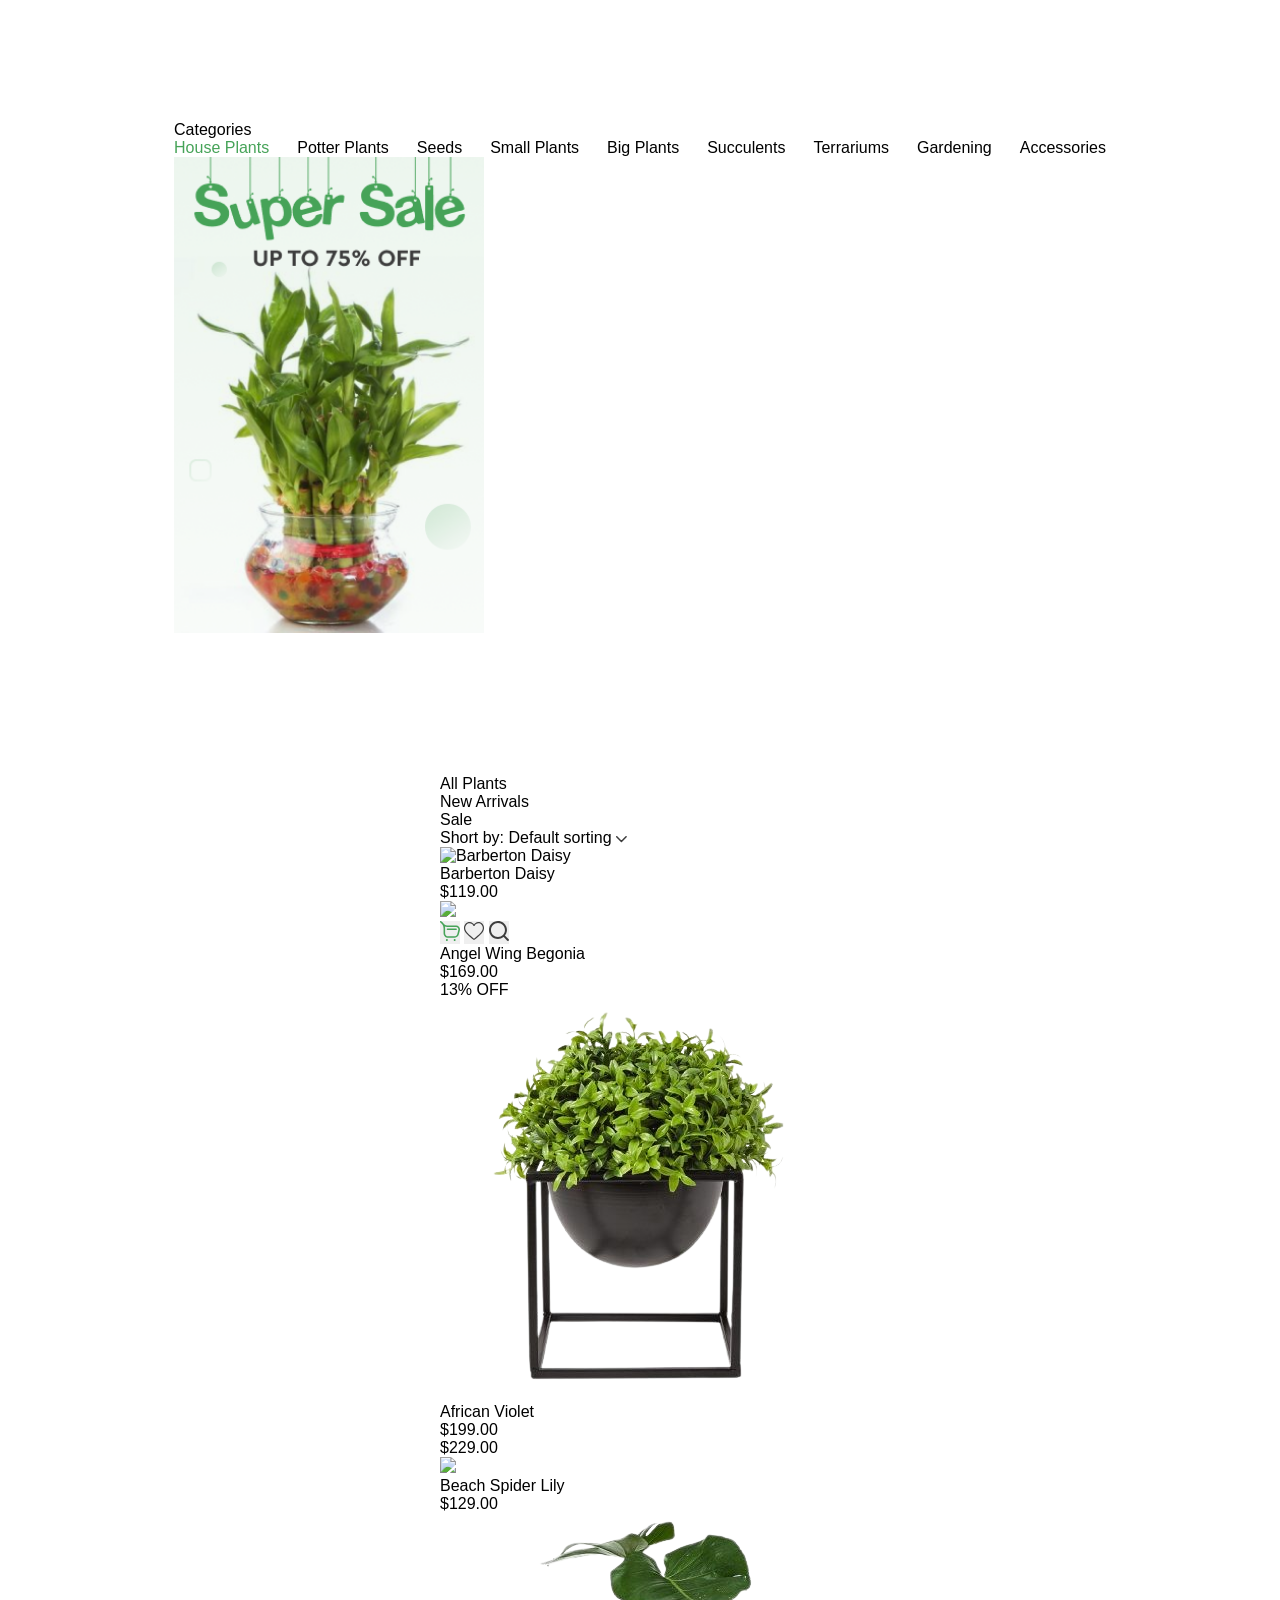
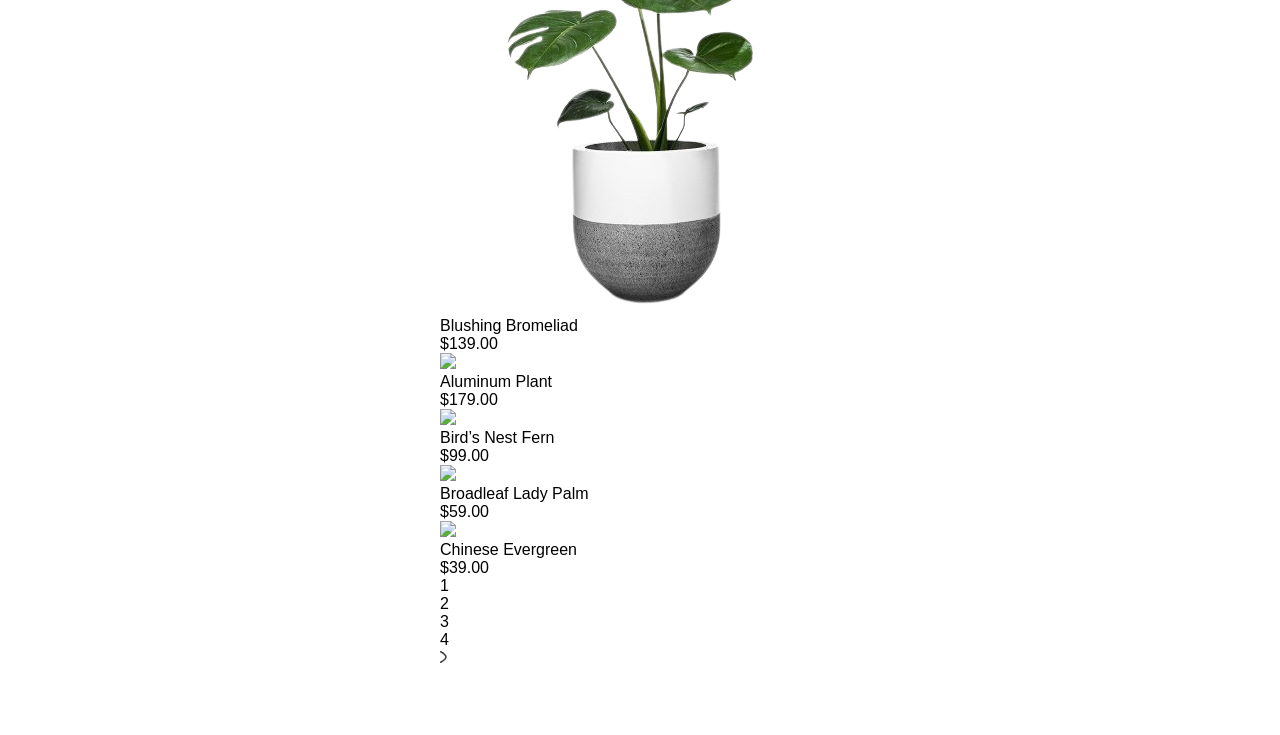
==== index.html @ 085ccf2e "add HTML structure" ====
<!DOCTYPE html>
<html lang="en">
<head>
    <meta charset="UTF-8">
    <meta name="viewport" content="width=device-width, initial-scale=1.0">
    <title>Document</title>
    <link rel="stylesheet" href="styles/reset.css">
    <link rel="stylesheet" href="styles/style.css">
    <link rel="stylesheet" href="fonts/stylesheet.css">
</head>
<body>
    <div class="container">

    <div class="sidebar">
      <div class="categories">
            <span>Categories</span>
            <nav class="list">
                <li class="list_item active">House Plants</li>
                <li class="list_item">Potter Plants</li>
                <li class="list_item">Seeds</li>
                <li class="list_item">Small Plants</li>
                <li class="list_item">Big Plants</li>
                <li class="list_item">Succulents</li>
                <li class="list_item">Terrariums</li>
                <li class="list_item">Gardening</li>
                <li class="list_item">Accessories</li>
            </nav>
      </div>

        
      <div class="sale-banner">
        <img src="images/Super_Sale_Banner.png" alt="Sale plant" width="310px">
      </div>

    </div>

    <main class="main-content">
      <div class="filter-bar">
        <nav class="main_list">
          <li class="main_list_item main_active">All Plants</li>
          <li class="main_list_item">New Arrivals</li>
          <li class="main_list_item">Sale</li>
        </nav>

        <div class="sort">
          <span>Short by: Default sorting</span>
          <img src="images/Arrow_Down.svg">
        </div>
      </div>

    
      <section class="plants-row">
        <div class="plant-card">
          <div class="img_space">
                <img src="images/image_2.png" alt="Barberton Daisy">
          </div>
          <span>Barberton Daisy</span>
          <p class="price">$119.00</p>
        </div>

        <div class="plant-card green-border">
          <div class="img_space">
                <img src="images/image_3.png">
          </div>
          <div class="card-icons">
                <button class="icon">
                    <svg xmlns="http://www.w3.org/2000/svg" width="20" height="20" viewBox="0 0 20 20" fill="none">
                        <g clip-path="url(#clip0_2_1949)">
                            <path d="M14.294 16.8745H8.24077C5.65655 16.8745 3.55412 14.7721 3.55412 12.1879V7.38405C3.55412 4.98175 2.35676 2.75813 0.351225 1.4358C-0.00894369 1.19834 -0.108379 0.713895 0.129078 0.353726C0.366535 -0.00648163 0.850939 -0.105956 1.21119 0.131579C2.35606 0.886442 3.28487 1.88204 3.94905 3.02832C4.09258 3.18911 5.24995 4.41584 7.14726 4.41584H16.142C18.596 4.36995 20.5168 6.83267 19.8752 9.20138L18.8397 13.3284C18.3159 15.4163 16.4466 16.8745 14.294 16.8745ZM4.91926 5.53677C5.04912 6.1367 5.11634 6.7553 5.11634 7.38405V12.1879C5.11634 13.9107 6.51796 15.3123 8.24077 15.3123H14.294C15.7291 15.3123 16.9752 14.3401 17.3245 12.9482L18.3599 8.82121C18.7412 7.41373 17.5997 5.95084 16.142 5.97806H7.14722C6.28913 5.97806 5.54224 5.79305 4.91926 5.53677ZM7.85021 19.0226C7.85021 18.4833 7.41307 18.0462 6.87383 18.0462C5.57828 18.0978 5.57942 19.9479 6.87383 19.999C7.41307 19.999 7.85021 19.5618 7.85021 19.0226ZM15.6222 19.0226C15.6222 18.4833 15.1851 18.0462 14.6459 18.0462C13.3503 18.0978 13.3514 19.9479 14.6459 19.999C15.1851 19.999 15.6222 19.5618 15.6222 19.0226ZM16.9231 8.32138C16.9231 7.88998 16.5734 7.54027 16.142 7.54027H7.45966C6.42329 7.58152 6.42407 9.0616 7.45966 9.10249H16.142C16.5734 9.10249 16.9231 8.75279 16.9231 8.32138Z" fill="#46A358"/>
                        </g>
                        <defs>
                            <clipPath id="clip0_2_1949">
                            <rect width="20" height="20" fill="white"/>
                            </clipPath>
                        </defs>
                    </svg>
                </button>
                <button class="icon">
                    <svg xmlns="http://www.w3.org/2000/svg" width="20" height="20" viewBox="0 0 20 20" fill="none">
                        <path d="M10 18.8873C9.71527 18.8873 9.44077 18.7842 9.22684 18.5968C8.41888 17.8903 7.63992 17.2264 6.95267 16.6408L6.94916 16.6377C4.93423 14.9207 3.19427 13.4378 1.98364 11.9771C0.630341 10.3441 0 8.79578 0 7.10434C0 5.46097 0.563507 3.94485 1.58661 2.83508C2.62192 1.71219 4.04251 1.09375 5.58716 1.09375C6.74164 1.09375 7.79892 1.45874 8.72955 2.1785C9.19922 2.54181 9.62494 2.98645 10 3.5051C10.3752 2.98645 10.8008 2.54181 11.2706 2.1785C12.2012 1.45874 13.2585 1.09375 14.413 1.09375C15.9575 1.09375 17.3782 1.71219 18.4135 2.83508C19.4366 3.94485 20 5.46097 20 7.10434C20 8.79578 19.3698 10.3441 18.0165 11.9769C16.8059 13.4378 15.0661 14.9205 13.0515 16.6374C12.363 17.224 11.5828 17.8889 10.773 18.5971C10.5592 18.7842 10.2846 18.8873 10 18.8873ZM5.58716 2.26532C4.37363 2.26532 3.25882 2.74963 2.44781 3.62915C1.62476 4.52194 1.17142 5.75607 1.17142 7.10434C1.17142 8.52692 1.70013 9.79919 2.88559 11.2296C4.03137 12.6122 5.73563 14.0645 7.70889 15.7462L7.71255 15.7492C8.4024 16.3371 9.18442 17.0036 9.99832 17.7153C10.8171 17.0023 11.6003 16.3347 12.2916 15.7458C14.2647 14.0642 15.9688 12.6122 17.1146 11.2296C18.2999 9.79919 18.8286 8.52692 18.8286 7.10434C18.8286 5.75607 18.3752 4.52194 17.5522 3.62915C16.7413 2.74963 15.6264 2.26532 14.413 2.26532C13.524 2.26532 12.7078 2.54791 11.9872 3.10516C11.3449 3.60199 10.8975 4.23004 10.6352 4.66949C10.5003 4.89548 10.2629 5.03036 10 5.03036C9.73709 5.03036 9.49966 4.89548 9.36478 4.66949C9.10263 4.23004 8.65524 3.60199 8.01285 3.10516C7.29218 2.54791 6.47598 2.26532 5.58716 2.26532Z" fill="#3D3D3D"/>
                    </svg>
                </button>
                <button class="icon">
                    <svg xmlns="http://www.w3.org/2000/svg" width="20" height="20" viewBox="0 0 20 20" fill="none">
                        <g clip-path="url(#clip0_2_1953)">
                            <path d="M14.5656 16.0023C10.5704 19.1859 4.98549 18.3049 2.02729 14.6536C-0.827886 11.1285 -0.64932 6.04314 2.44811 2.82458C5.64856 -0.50074 10.6802 -0.944658 14.3277 1.78316C15.6345 2.76027 16.6104 4.00337 17.246 5.50807C17.8853 7.02151 18.0795 8.59614 17.8578 10.2201C17.6368 11.8365 16.9918 13.2769 15.9423 14.6212C16.0272 14.6767 16.1178 14.7167 16.1827 14.7816C17.3365 15.9305 18.4859 17.0836 19.6397 18.2325C19.9132 18.5047 20.0493 18.8218 19.9682 19.204C19.8071 19.9644 18.9018 20.2579 18.3211 19.7359C18.0489 19.4918 17.7985 19.2227 17.54 18.9642C16.5923 18.0171 15.6451 17.0693 14.6973 16.1221C14.658 16.0847 14.6168 16.0497 14.5656 16.0023ZM15.9529 8.98636C15.9629 5.12659 12.8468 2.00605 8.97825 2.00043C5.12035 1.99481 2.00669 5.09037 1.98983 8.94765C1.97297 12.8168 5.08289 15.9461 8.96326 15.9642C12.8055 15.9823 15.9429 12.8499 15.9529 8.98636Z" fill="#3D3D3D"/>
                        </g>
                        <defs>
                            <clipPath id="clip0_2_1953">
                            <rect width="19.9913" height="20" fill="white"/>
                            </clipPath>
                        </defs>
                    </svg>
                </button>
          </div>
          <span>Angel Wing Begonia</span>
          <p class="price">$169.00</p>
        </div>

        <div class="plant-card with-discount">
            <div class="discount">13% OFF</div>
            <div class="img_space">
                <img src="images/image_4.png" alt="Barberton Daisy">
            </div>
            <span>African Violet</span>
            <nav class="price-and-old-price">
                <li class="price">$199.00</li>
                <li class="old-price">$229.00</li>
            </nav>
        </div>

        <div class="plant-card">
          <div class="img_space">
              <img src="images/image_5.png">
          </div>
          <span>Beach Spider Lily</span>
          <p class="price">$129.00</p>
        </div>

        <div class="plant-card">
          <div class="img_space">
              <img src="images/image_6.png">
          </div>
          <span>Blushing Bromeliad</span>
          <p class="price">$139.00</p>
        </div>

        <div class="plant-card">
          <div class="img_space">
              <img src="images/image_7.png">
          </div>
          <span>Aluminum Plant</span>
          <p class="price">$179.00</p>
        </div>

        <div class="plant-card">
          <div class="img_space">
              <img src="images/image_8.png">
          </div>
          <span>Bird’s Nest Fern</span>
          <p class="price">$99.00</p>
        </div>

        <div class="plant-card">
          <div class="img_space">
              <img src="images/image_9.png">
          </div>
          <span>Broadleaf Lady Palm</span>
          <p class="price">$59.00</p>
        </div>

        <div class="plant-card">
          <div class="img_space">
              <img src="images/image_10.png">
          </div>
          <span>Chinese Evergreen</span>
          <p class="price">$39.00</p>
        </div>
      </section>
      
    
        <nav class="page-number-list">
        <li class="page-number-list-item page-number-active">
            <span class="namber number-active">1</span>
        </li>
        <li class="page-number-list-item">
            <span class="namber">2</span>
        </li>
        <li class="page-number-list-item">
            <span class="namber">3</span>
        </li>
        <li class="page-number-list-item">
            <span class="namber">4</span>
        </li>
        <li class="page-number-list-item">
            <img src="images/Arrow_Right.svg">
        </li>
        </nav>
    
    </main>

  </div>
</body>
</html>
---- styles/style.css ----
.container{
    display: flex;
    align-items: center;
    flex-direction: column;
    gap: 138px;
    margin-top: 121px;
    margin-bottom: 68px;
}

.top-row{
    display: flex;
    flex-direction: row;
}

.list{
    display: flex;
    gap: 28px;
}

.list-item{
    display: flex;
    align-items: center;
    padding-right: 30px;
    background: #FBFBFB;
}


.list-item > img{
    position: relative;
    top: -52px;
}

.text{
    display: flex;
    flex-direction: column;
    align-items: flex-end;
    gap: 9px;
}

.text > p{
    color: #3D3D3D;
    text-align: right;
    font-family: "Cera Pro Bold";
    font-size: 18px;
    text-transform: uppercase;
}

.text > span{
    color: #727272;
    text-align: right;
    font-family: "Cera Pro Regular";
    font-size: 14px;
    margin-bottom: 14px;
}

.btn{
    display: flex;
    align-items: center;
    border-radius: 6px;
    background: #46A358;
    padding: 11px 28px;
}

.btn > p{
    color: #FFF;
    font-family: "Cera Pro Medium";
    font-size: 14px;
    padding-right: 3px;
}

.btn > img{
    position: relative;
    bottom: -2px;
}

.bottom-row{
    display: flex;
    flex-direction: column;
    gap: 15px;
}

.bottom-row > p{
    color: #3D3D3D;
    text-align: center;
    font-family: "Cera Pro Medium";
    font-size: 30px;
}

.bottom-row > span{
    color: #727272;
    text-align: center;
    font-family: "Cera Pro Regular";
    font-size: 14px;
    margin-bottom: 20px;
}

.bottom-row-list{
    display: flex;
    gap: 44px;
}

.bottom-row-list-item{
    display: flex;
    flex-direction: column;
    gap: 9px;
    background: #FBFBFB;

}

.list-span{
    color: #727272;
    font-family: "Cera Pro Regular";
    font-size: 14px;
}

.active{
    color: #46A358;
}

.bottom-row-list-item > p{
    color: #3D3D3D;
    font-family: "Cera Pro Medium";
    font-size: 20px;
}

.read-more{
    display: flex;
    flex-direction: row;
    align-items: flex-end;
    gap: 3px;
    margin-bottom: 13px;
}

.read-more-text{
    color: #3D3D3D;
    font-family: "Cera Pro Medium";
    font-size: 14px;
}

.read-more-text-green{
    color: #46A358;
    font-family: "Cera Pro Medium";
    font-size: 14px;
}
---- fonts/stylesheet.css ----
@font-face {
    font-family: 'Cera Pro Regular';
    src: url('CeraPro-Regular.eot');
    src: local('Cera Pro Regular'), local('CeraPro-Regular'),
        url('CeraPro-Regular.eot?#iefix') format('embedded-opentype'),
        url('CeraPro-Regular.woff') format('woff'),
        url('CeraPro-Regular.ttf') format('truetype');
}


@font-face {
    font-family: 'Cera Pro Medium';
    src: url('CeraPro-Medium.eot');
    src: local('Cera Pro Medium'), local('CeraPro-Medium'),
        url('CeraPro-Medium.eot?#iefix') format('embedded-opentype'),
        url('CeraPro-Medium.woff') format('woff'),
        url('CeraPro-Medium.ttf') format('truetype');
}

@font-face {
    font-family: 'Cera Pro Bold';
    src: url('CeraPro-Bold.eot');
    src: local('Cera Pro Bold'), local('CeraPro-Bold'),
        url('CeraPro-Bold.eot?#iefix') format('embedded-opentype'),
        url('CeraPro-Bold.woff') format('woff'),
        url('CeraPro-Bold.ttf') format('truetype');
}
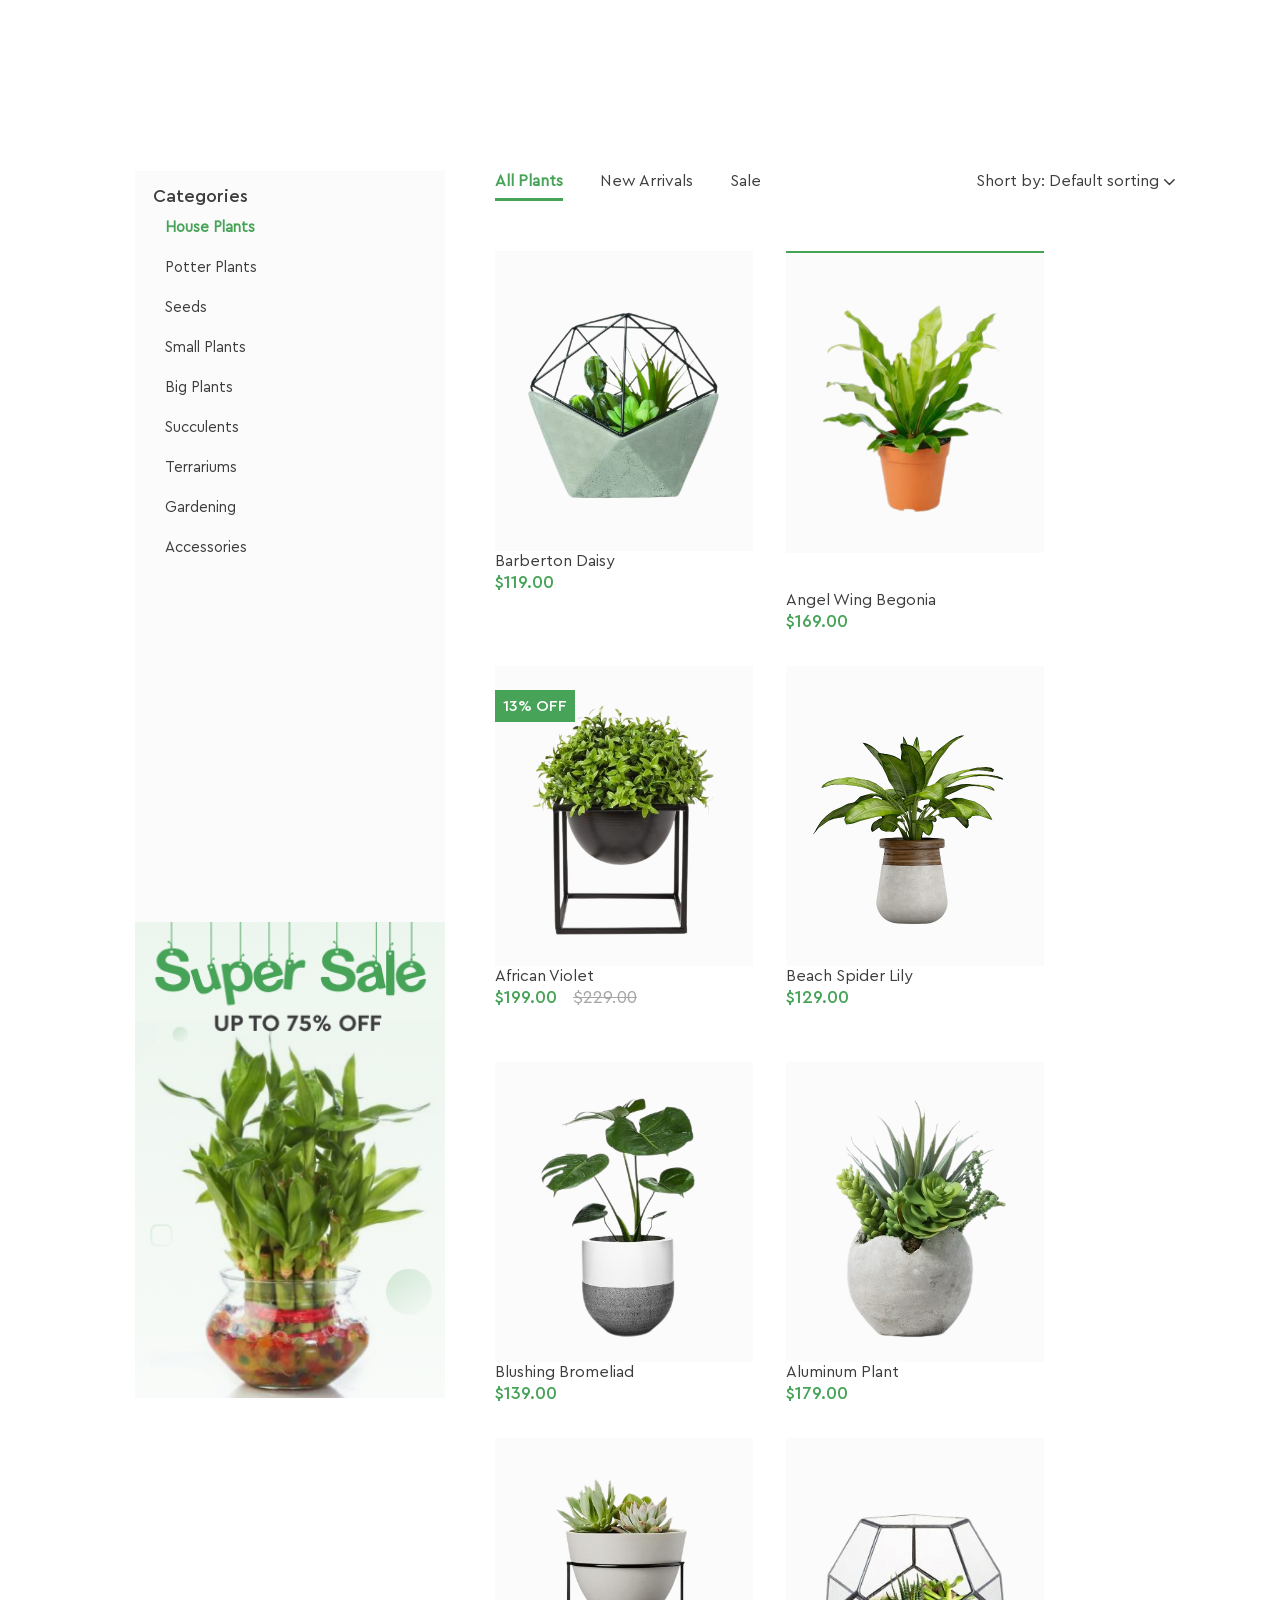
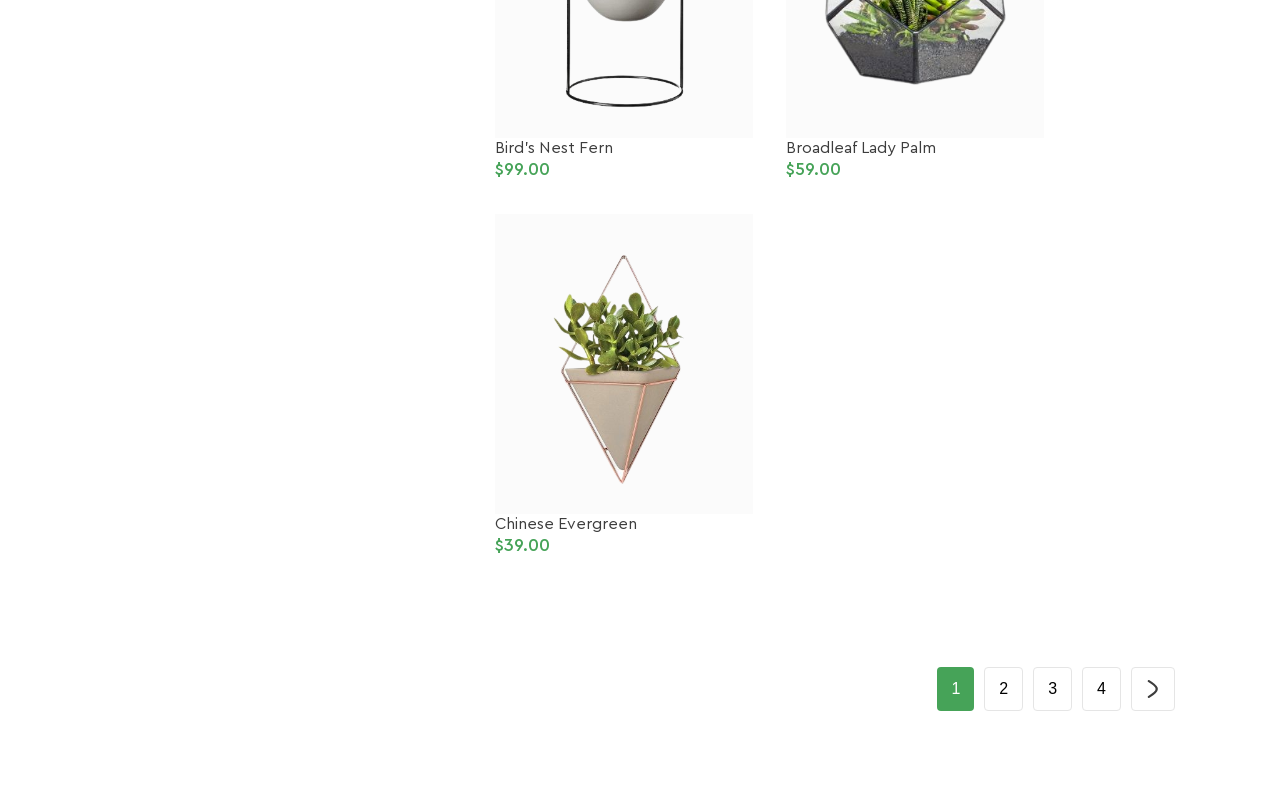
==== commit fe69b0c5: "add HTML structure" ====
--- a/index.html
+++ b/index.html
@@ -58,15 +58,16 @@
           <p class="price">$119.00</p>
         </div>
 
-        <div class="plant-card green-border">
+        <div class="plant-card with-icons">
+            <div class="green-border"></div>
           <div class="img_space">
                 <img src="images/image_3.png">
           </div>
           <div class="card-icons">
                 <button class="icon">
-                    <svg xmlns="http://www.w3.org/2000/svg" width="20" height="20" viewBox="0 0 20 20" fill="none">
+                    <svg class="basket" xmlns="http://www.w3.org/2000/svg" width="20" height="20" viewBox="0 0 20 20" fill="#3D3D3D">
                         <g clip-path="url(#clip0_2_1949)">
-                            <path d="M14.294 16.8745H8.24077C5.65655 16.8745 3.55412 14.7721 3.55412 12.1879V7.38405C3.55412 4.98175 2.35676 2.75813 0.351225 1.4358C-0.00894369 1.19834 -0.108379 0.713895 0.129078 0.353726C0.366535 -0.00648163 0.850939 -0.105956 1.21119 0.131579C2.35606 0.886442 3.28487 1.88204 3.94905 3.02832C4.09258 3.18911 5.24995 4.41584 7.14726 4.41584H16.142C18.596 4.36995 20.5168 6.83267 19.8752 9.20138L18.8397 13.3284C18.3159 15.4163 16.4466 16.8745 14.294 16.8745ZM4.91926 5.53677C5.04912 6.1367 5.11634 6.7553 5.11634 7.38405V12.1879C5.11634 13.9107 6.51796 15.3123 8.24077 15.3123H14.294C15.7291 15.3123 16.9752 14.3401 17.3245 12.9482L18.3599 8.82121C18.7412 7.41373 17.5997 5.95084 16.142 5.97806H7.14722C6.28913 5.97806 5.54224 5.79305 4.91926 5.53677ZM7.85021 19.0226C7.85021 18.4833 7.41307 18.0462 6.87383 18.0462C5.57828 18.0978 5.57942 19.9479 6.87383 19.999C7.41307 19.999 7.85021 19.5618 7.85021 19.0226ZM15.6222 19.0226C15.6222 18.4833 15.1851 18.0462 14.6459 18.0462C13.3503 18.0978 13.3514 19.9479 14.6459 19.999C15.1851 19.999 15.6222 19.5618 15.6222 19.0226ZM16.9231 8.32138C16.9231 7.88998 16.5734 7.54027 16.142 7.54027H7.45966C6.42329 7.58152 6.42407 9.0616 7.45966 9.10249H16.142C16.5734 9.10249 16.9231 8.75279 16.9231 8.32138Z" fill="#46A358"/>
+                            <path d="M14.294 16.8745H8.24077C5.65655 16.8745 3.55412 14.7721 3.55412 12.1879V7.38405C3.55412 4.98175 2.35676 2.75813 0.351225 1.4358C-0.00894369 1.19834 -0.108379 0.713895 0.129078 0.353726C0.366535 -0.00648163 0.850939 -0.105956 1.21119 0.131579C2.35606 0.886442 3.28487 1.88204 3.94905 3.02832C4.09258 3.18911 5.24995 4.41584 7.14726 4.41584H16.142C18.596 4.36995 20.5168 6.83267 19.8752 9.20138L18.8397 13.3284C18.3159 15.4163 16.4466 16.8745 14.294 16.8745ZM4.91926 5.53677C5.04912 6.1367 5.11634 6.7553 5.11634 7.38405V12.1879C5.11634 13.9107 6.51796 15.3123 8.24077 15.3123H14.294C15.7291 15.3123 16.9752 14.3401 17.3245 12.9482L18.3599 8.82121C18.7412 7.41373 17.5997 5.95084 16.142 5.97806H7.14722C6.28913 5.97806 5.54224 5.79305 4.91926 5.53677ZM7.85021 19.0226C7.85021 18.4833 7.41307 18.0462 6.87383 18.0462C5.57828 18.0978 5.57942 19.9479 6.87383 19.999C7.41307 19.999 7.85021 19.5618 7.85021 19.0226ZM15.6222 19.0226C15.6222 18.4833 15.1851 18.0462 14.6459 18.0462C13.3503 18.0978 13.3514 19.9479 14.6459 19.999C15.1851 19.999 15.6222 19.5618 15.6222 19.0226ZM16.9231 8.32138C16.9231 7.88998 16.5734 7.54027 16.142 7.54027H7.45966C6.42329 7.58152 6.42407 9.0616 7.45966 9.10249H16.142C16.5734 9.10249 16.9231 8.75279 16.9231 8.32138Z"/>
                         </g>
                         <defs>
                             <clipPath id="clip0_2_1949">
@@ -76,18 +77,18 @@
                     </svg>
                 </button>
                 <button class="icon">
-                    <svg xmlns="http://www.w3.org/2000/svg" width="20" height="20" viewBox="0 0 20 20" fill="none">
+                    <svg xmlns="http://www.w3.org/2000/svg" width="20" height="20" viewBox="0 0 20 20">
                         <path d="M10 18.8873C9.71527 18.8873 9.44077 18.7842 9.22684 18.5968C8.41888 17.8903 7.63992 17.2264 6.95267 16.6408L6.94916 16.6377C4.93423 14.9207 3.19427 13.4378 1.98364 11.9771C0.630341 10.3441 0 8.79578 0 7.10434C0 5.46097 0.563507 3.94485 1.58661 2.83508C2.62192 1.71219 4.04251 1.09375 5.58716 1.09375C6.74164 1.09375 7.79892 1.45874 8.72955 2.1785C9.19922 2.54181 9.62494 2.98645 10 3.5051C10.3752 2.98645 10.8008 2.54181 11.2706 2.1785C12.2012 1.45874 13.2585 1.09375 14.413 1.09375C15.9575 1.09375 17.3782 1.71219 18.4135 2.83508C19.4366 3.94485 20 5.46097 20 7.10434C20 8.79578 19.3698 10.3441 18.0165 11.9769C16.8059 13.4378 15.0661 14.9205 13.0515 16.6374C12.363 17.224 11.5828 17.8889 10.773 18.5971C10.5592 18.7842 10.2846 18.8873 10 18.8873ZM5.58716 2.26532C4.37363 2.26532 3.25882 2.74963 2.44781 3.62915C1.62476 4.52194 1.17142 5.75607 1.17142 7.10434C1.17142 8.52692 1.70013 9.79919 2.88559 11.2296C4.03137 12.6122 5.73563 14.0645 7.70889 15.7462L7.71255 15.7492C8.4024 16.3371 9.18442 17.0036 9.99832 17.7153C10.8171 17.0023 11.6003 16.3347 12.2916 15.7458C14.2647 14.0642 15.9688 12.6122 17.1146 11.2296C18.2999 9.79919 18.8286 8.52692 18.8286 7.10434C18.8286 5.75607 18.3752 4.52194 17.5522 3.62915C16.7413 2.74963 15.6264 2.26532 14.413 2.26532C13.524 2.26532 12.7078 2.54791 11.9872 3.10516C11.3449 3.60199 10.8975 4.23004 10.6352 4.66949C10.5003 4.89548 10.2629 5.03036 10 5.03036C9.73709 5.03036 9.49966 4.89548 9.36478 4.66949C9.10263 4.23004 8.65524 3.60199 8.01285 3.10516C7.29218 2.54791 6.47598 2.26532 5.58716 2.26532Z" fill="#3D3D3D"/>
                     </svg>
                 </button>
                 <button class="icon">
-                    <svg xmlns="http://www.w3.org/2000/svg" width="20" height="20" viewBox="0 0 20 20" fill="none">
+                    <svg xmlns="http://www.w3.org/2000/svg" width="20" height="20" viewBox="0 0 20 20">
                         <g clip-path="url(#clip0_2_1953)">
                             <path d="M14.5656 16.0023C10.5704 19.1859 4.98549 18.3049 2.02729 14.6536C-0.827886 11.1285 -0.64932 6.04314 2.44811 2.82458C5.64856 -0.50074 10.6802 -0.944658 14.3277 1.78316C15.6345 2.76027 16.6104 4.00337 17.246 5.50807C17.8853 7.02151 18.0795 8.59614 17.8578 10.2201C17.6368 11.8365 16.9918 13.2769 15.9423 14.6212C16.0272 14.6767 16.1178 14.7167 16.1827 14.7816C17.3365 15.9305 18.4859 17.0836 19.6397 18.2325C19.9132 18.5047 20.0493 18.8218 19.9682 19.204C19.8071 19.9644 18.9018 20.2579 18.3211 19.7359C18.0489 19.4918 17.7985 19.2227 17.54 18.9642C16.5923 18.0171 15.6451 17.0693 14.6973 16.1221C14.658 16.0847 14.6168 16.0497 14.5656 16.0023ZM15.9529 8.98636C15.9629 5.12659 12.8468 2.00605 8.97825 2.00043C5.12035 1.99481 2.00669 5.09037 1.98983 8.94765C1.97297 12.8168 5.08289 15.9461 8.96326 15.9642C12.8055 15.9823 15.9429 12.8499 15.9529 8.98636Z" fill="#3D3D3D"/>
                         </g>
                         <defs>
                             <clipPath id="clip0_2_1953">
-                            <rect width="19.9913" height="20" fill="white"/>
+                            <rect width="19.9913" height="20" fill="white">
                             </clipPath>
                         </defs>
                     </svg>
--- a/styles/style.css
+++ b/styles/style.css
@@ -1,144 +1,227 @@
-.container{
-    display: flex;
-    align-items: center;
-    flex-direction: column;
-    gap: 138px;
-    margin-top: 121px;
-    margin-bottom: 68px;
-}
-
-.top-row{
-    display: flex;
-    flex-direction: row;
+
+.body{
+  align-content: center;
+}
+
+.container {
+  margin: 171px 105px 82px 135px;
+  display: flex;
+  gap: 50px;
+}
+
+
+.sidebar{
+  display: flex;
+  flex-direction: column;
+  width: 310px;
+}
+
+.categories {
+  padding: 14px 18px;
+  background: #FBFBFB;
+
+}
+
+.categories > span{
+    color: #3D3D3D;
+    font-family: "Cera Pro Medium";
+    font-size: 18px;
 }
 
 .list{
-    display: flex;
-    gap: 28px;
-}
-
-.list-item{
-    display: flex;
-    align-items: center;
-    padding-right: 30px;
-    background: #FBFBFB;
-}
-
-
-.list-item > img{
-    position: relative;
-    top: -52px;
-}
-
-.text{
-    display: flex;
-    flex-direction: column;
-    align-items: flex-end;
-    gap: 9px;
-}
-
-.text > p{
+    padding-left: 12px;
+    margin-bottom: 340px;
+}
+
+.list_item{
     color: #3D3D3D;
-    text-align: right;
-    font-family: "Cera Pro Bold";
-    font-size: 18px;
-    text-transform: uppercase;
-}
-
-.text > span{
-    color: #727272;
-    text-align: right;
     font-family: "Cera Pro Regular";
-    font-size: 14px;
-    margin-bottom: 14px;
-}
-
-.btn{
-    display: flex;
-    align-items: center;
-    border-radius: 6px;
-    background: #46A358;
-    padding: 11px 28px;
-}
-
-.btn > p{
-    color: #FFF;
-    font-family: "Cera Pro Medium";
-    font-size: 14px;
-    padding-right: 3px;
-}
-
-.btn > img{
-    position: relative;
-    bottom: -2px;
-}
-
-.bottom-row{
-    display: flex;
-    flex-direction: column;
-    gap: 15px;
-}
-
-.bottom-row > p{
-    color: #3D3D3D;
-    text-align: center;
-    font-family: "Cera Pro Medium";
-    font-size: 30px;
-}
-
-.bottom-row > span{
-    color: #727272;
-    text-align: center;
-    font-family: "Cera Pro Regular";
-    font-size: 14px;
-    margin-bottom: 20px;
-}
-
-.bottom-row-list{
-    display: flex;
-    gap: 44px;
-}
-
-.bottom-row-list-item{
-    display: flex;
-    flex-direction: column;
-    gap: 9px;
-    background: #FBFBFB;
-
-}
-
-.list-span{
-    color: #727272;
-    font-family: "Cera Pro Regular";
-    font-size: 14px;
+    font-size: 15px;
+    line-height: 40px;
 }
 
 .active{
     color: #46A358;
-}
-
-.bottom-row-list-item > p{
-    color: #3D3D3D;
-    font-family: "Cera Pro Medium";
-    font-size: 20px;
-}
-
-.read-more{
+    font-weight: 700;
+}
+
+.sale-banner {
+  height: 470px;
+}
+
+
+.main-content {
+  display: flex;
+  flex-direction: column;
+  gap: 50px;
+  flex-grow: 1;
+}
+
+
+.filter-bar{
+  display: flex;
+  justify-content: space-between
+}
+
+.main_list {
+  display: flex;
+  gap: 37px;
+}
+
+.main_list_item{
+  color: #3D3D3D;
+  font-family: "Cera Pro Regular";
+}
+
+.main_active{
+  color: #46A358;
+  font-weight: 700;
+  padding-bottom: 7px;
+  border-bottom: 3px solid #46A358;
+  }
+
+.sort{
+  display: flex;
+  align-items: baseline;
+  gap: 5px;
+}
+
+.sort > span{
+  color: #3D3D3D;
+  font-family: "Cera Pro Regular";
+
+  }
+
+.plants-row{
+  display: flex;
+  flex-wrap: wrap;
+  gap: 33px;
+}
+
+.img_space{
+  width: 258px;
+  height: 300px;
+  padding: 31px 4px 19px 4px;
+  background: #FBFBFB;
+}
+
+.plant-card img {
+  width: 250px;
+}
+
+.plant-card span {
+  color: #3D3D3D;
+  font-family: "Cera Pro Regular";
+}
+
+.plant-card .price {
+  color: #46A358;
+  font-family: "Cera Pro Medium";
+  font-size: 18px;
+}
+
+.page-number-list {
+  display: flex;
+  justify-content: flex-end;
+  margin-top: 60px;
+  gap: 10px;
+}
+
+.page-number-list-item {
+  padding: 9px 14px;
+  border-radius: 4px;
+  border: 1px solid #E5E5E5;
+  display: flex;
+  align-items: center;
+  justify-content: center;
+}
+
+.page-number-active {
+  background: #46A358;
+  border: none;
+}
+
+.number {
+  color: #3D3D3D;
+  font-family: "Cera Pro Regular";
+  font-size: 18px;
+}
+
+.number-active {
+  color: #FFF;
+}
+
+.page-number-list-item img {
+  width: 18px;
+  height: 18px;
+}
+
+.page-number-list-item:last-child{
+  padding: 12px;
+}
+
+.card-icons{
     display: flex;
-    flex-direction: row;
-    align-items: flex-end;
-    gap: 3px;
-    margin-bottom: 13px;
-}
-
-.read-more-text{
-    color: #3D3D3D;
-    font-family: "Cera Pro Medium";
-    font-size: 14px;
-}
-
-.read-more-text-green{
-    color: #46A358;
-    font-family: "Cera Pro Medium";
-    font-size: 14px;
-}
+    gap: 20px;
+    justify-content: center;
+    position: relative; 
+    top: -35px;
+    opacity: 0;
+    transform: translateY(10px);
+    transition: 0.4s ease;
+    pointer-events: none;
+}
+
+.green-border:hover .card-icons {
+  opacity: 1;
+  transform: translateY(0);
+  pointer-events: auto;
+}
+
+
+.icon{
+  margin: 7px;
+  background: #FFF;
+}
+
+.green-border{
+  border-top: 2px solid #46A358;
+}
+
+.discount{
+  display: inline;
+  background-color: #46A358;
+  color: #FFF;
+  font-family: "Cera Pro Medium";
+  padding: 8px;
+  position: relative;
+  bottom: -50px;
+}
+
+.price-and-old-price{
+  display: flex;
+  gap: 16px;
+}
+
+.old-price{
+  color: #A5A5A5;
+  font-family: "Cera Pro Regular";
+  font-size: 18px;
+  text-decoration: line-through;
+  text-decoration-color:  #A5A5A5;
+}
+
+.green-border > span{
+  position: relative;
+  top: -35px;
+}
+
+.green-border > p{
+  position: relative;
+  top: -35px;
+}
+
+.with-discount{
+  position: relative;
+  top: -20px;
+}
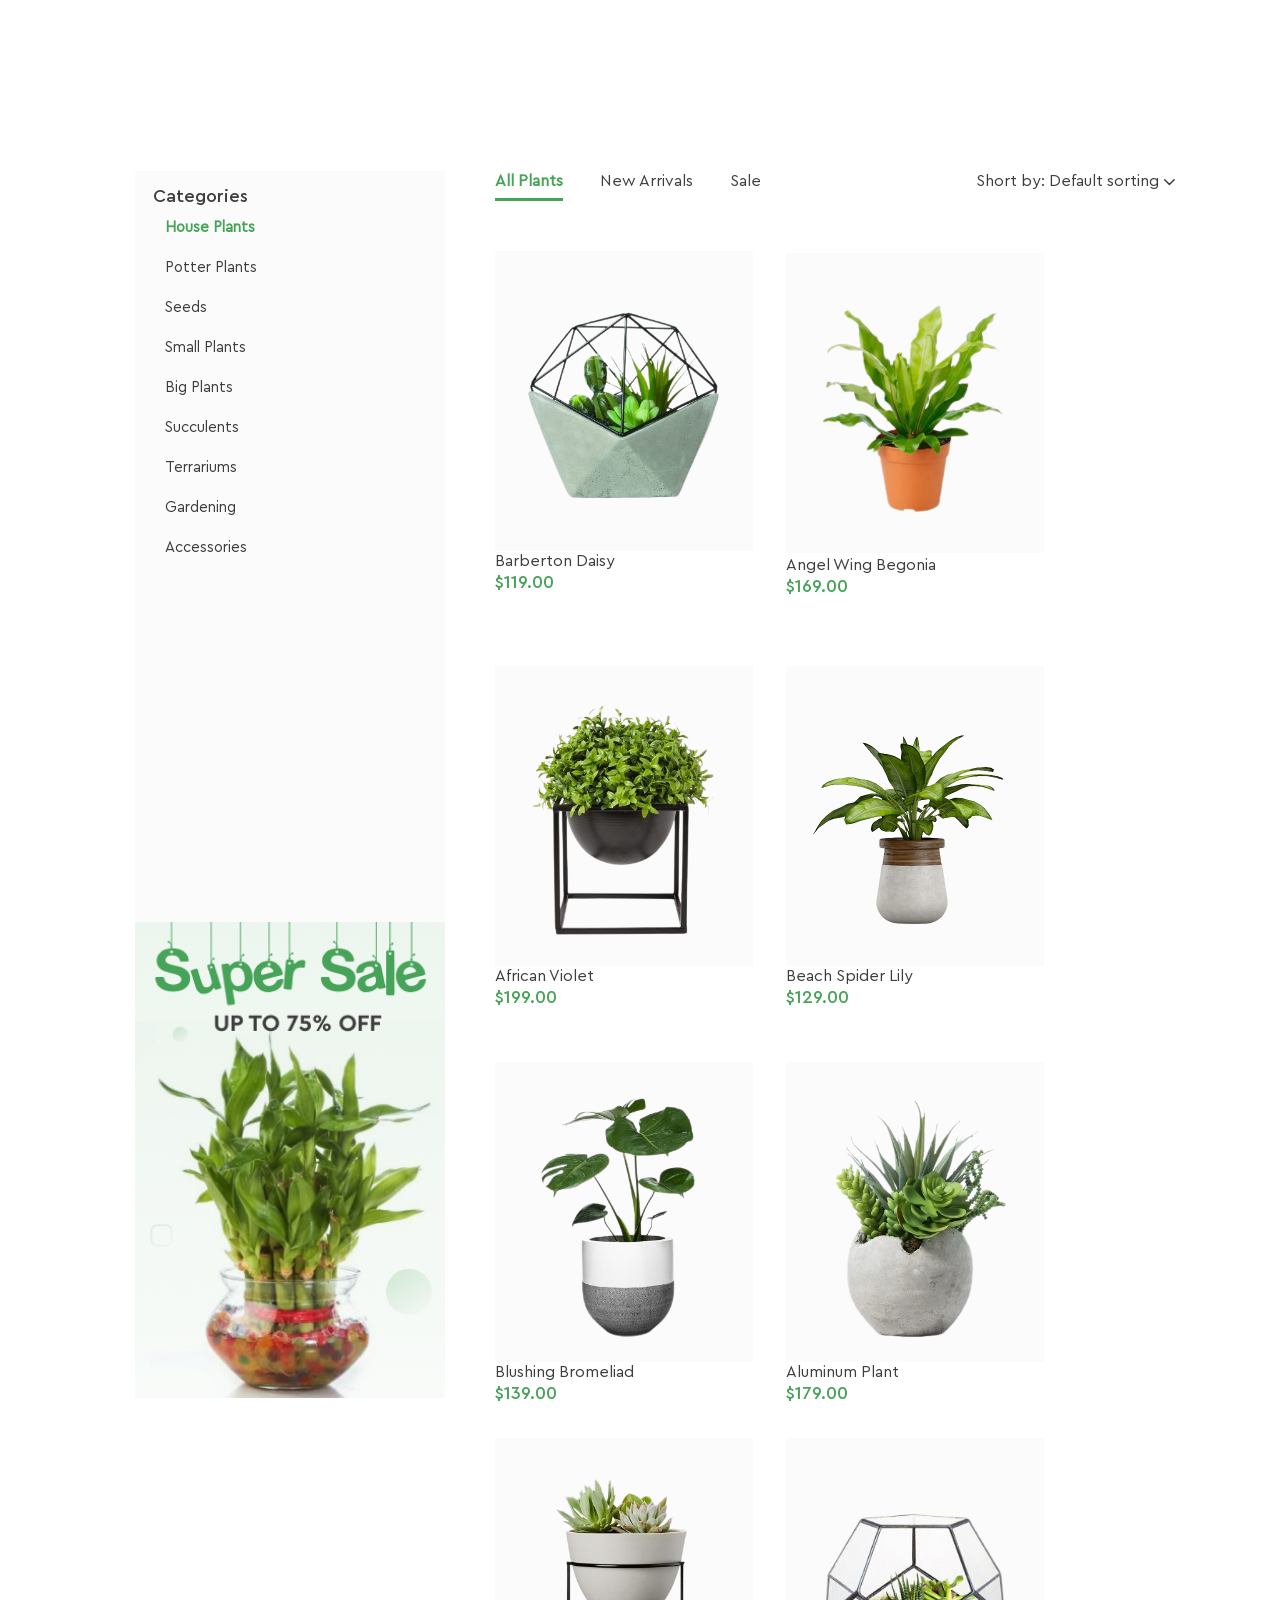
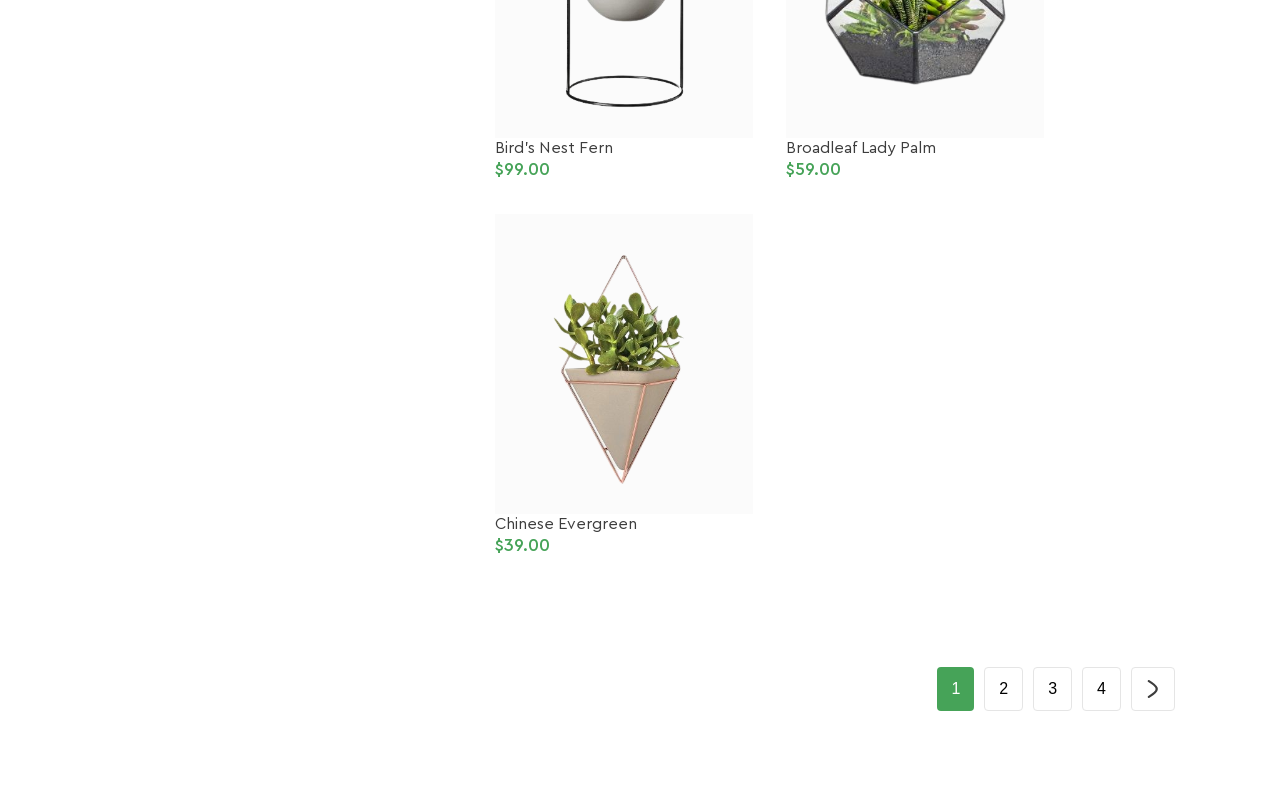
==== commit 837cb792: "add HTML structure" ====
--- a/index.html
+++ b/index.html
@@ -65,7 +65,7 @@
           </div>
           <div class="card-icons">
                 <button class="icon">
-                    <svg class="basket" xmlns="http://www.w3.org/2000/svg" width="20" height="20" viewBox="0 0 20 20" fill="#3D3D3D">
+                    <svg class="become-green" xmlns="http://www.w3.org/2000/svg" width="20" height="20" viewBox="0 0 20 20" fill="#3D3D3D">
                         <g clip-path="url(#clip0_2_1949)">
                             <path d="M14.294 16.8745H8.24077C5.65655 16.8745 3.55412 14.7721 3.55412 12.1879V7.38405C3.55412 4.98175 2.35676 2.75813 0.351225 1.4358C-0.00894369 1.19834 -0.108379 0.713895 0.129078 0.353726C0.366535 -0.00648163 0.850939 -0.105956 1.21119 0.131579C2.35606 0.886442 3.28487 1.88204 3.94905 3.02832C4.09258 3.18911 5.24995 4.41584 7.14726 4.41584H16.142C18.596 4.36995 20.5168 6.83267 19.8752 9.20138L18.8397 13.3284C18.3159 15.4163 16.4466 16.8745 14.294 16.8745ZM4.91926 5.53677C5.04912 6.1367 5.11634 6.7553 5.11634 7.38405V12.1879C5.11634 13.9107 6.51796 15.3123 8.24077 15.3123H14.294C15.7291 15.3123 16.9752 14.3401 17.3245 12.9482L18.3599 8.82121C18.7412 7.41373 17.5997 5.95084 16.142 5.97806H7.14722C6.28913 5.97806 5.54224 5.79305 4.91926 5.53677ZM7.85021 19.0226C7.85021 18.4833 7.41307 18.0462 6.87383 18.0462C5.57828 18.0978 5.57942 19.9479 6.87383 19.999C7.41307 19.999 7.85021 19.5618 7.85021 19.0226ZM15.6222 19.0226C15.6222 18.4833 15.1851 18.0462 14.6459 18.0462C13.3503 18.0978 13.3514 19.9479 14.6459 19.999C15.1851 19.999 15.6222 19.5618 15.6222 19.0226ZM16.9231 8.32138C16.9231 7.88998 16.5734 7.54027 16.142 7.54027H7.45966C6.42329 7.58152 6.42407 9.0616 7.45966 9.10249H16.142C16.5734 9.10249 16.9231 8.75279 16.9231 8.32138Z"/>
                         </g>
@@ -77,14 +77,14 @@
                     </svg>
                 </button>
                 <button class="icon">
-                    <svg xmlns="http://www.w3.org/2000/svg" width="20" height="20" viewBox="0 0 20 20">
-                        <path d="M10 18.8873C9.71527 18.8873 9.44077 18.7842 9.22684 18.5968C8.41888 17.8903 7.63992 17.2264 6.95267 16.6408L6.94916 16.6377C4.93423 14.9207 3.19427 13.4378 1.98364 11.9771C0.630341 10.3441 0 8.79578 0 7.10434C0 5.46097 0.563507 3.94485 1.58661 2.83508C2.62192 1.71219 4.04251 1.09375 5.58716 1.09375C6.74164 1.09375 7.79892 1.45874 8.72955 2.1785C9.19922 2.54181 9.62494 2.98645 10 3.5051C10.3752 2.98645 10.8008 2.54181 11.2706 2.1785C12.2012 1.45874 13.2585 1.09375 14.413 1.09375C15.9575 1.09375 17.3782 1.71219 18.4135 2.83508C19.4366 3.94485 20 5.46097 20 7.10434C20 8.79578 19.3698 10.3441 18.0165 11.9769C16.8059 13.4378 15.0661 14.9205 13.0515 16.6374C12.363 17.224 11.5828 17.8889 10.773 18.5971C10.5592 18.7842 10.2846 18.8873 10 18.8873ZM5.58716 2.26532C4.37363 2.26532 3.25882 2.74963 2.44781 3.62915C1.62476 4.52194 1.17142 5.75607 1.17142 7.10434C1.17142 8.52692 1.70013 9.79919 2.88559 11.2296C4.03137 12.6122 5.73563 14.0645 7.70889 15.7462L7.71255 15.7492C8.4024 16.3371 9.18442 17.0036 9.99832 17.7153C10.8171 17.0023 11.6003 16.3347 12.2916 15.7458C14.2647 14.0642 15.9688 12.6122 17.1146 11.2296C18.2999 9.79919 18.8286 8.52692 18.8286 7.10434C18.8286 5.75607 18.3752 4.52194 17.5522 3.62915C16.7413 2.74963 15.6264 2.26532 14.413 2.26532C13.524 2.26532 12.7078 2.54791 11.9872 3.10516C11.3449 3.60199 10.8975 4.23004 10.6352 4.66949C10.5003 4.89548 10.2629 5.03036 10 5.03036C9.73709 5.03036 9.49966 4.89548 9.36478 4.66949C9.10263 4.23004 8.65524 3.60199 8.01285 3.10516C7.29218 2.54791 6.47598 2.26532 5.58716 2.26532Z" fill="#3D3D3D"/>
+                    <svg class="become-green" xmlns="http://www.w3.org/2000/svg" width="20" height="20" viewBox="0 0 20 20">
+                        <path d="M10 18.8873C9.71527 18.8873 9.44077 18.7842 9.22684 18.5968C8.41888 17.8903 7.63992 17.2264 6.95267 16.6408L6.94916 16.6377C4.93423 14.9207 3.19427 13.4378 1.98364 11.9771C0.630341 10.3441 0 8.79578 0 7.10434C0 5.46097 0.563507 3.94485 1.58661 2.83508C2.62192 1.71219 4.04251 1.09375 5.58716 1.09375C6.74164 1.09375 7.79892 1.45874 8.72955 2.1785C9.19922 2.54181 9.62494 2.98645 10 3.5051C10.3752 2.98645 10.8008 2.54181 11.2706 2.1785C12.2012 1.45874 13.2585 1.09375 14.413 1.09375C15.9575 1.09375 17.3782 1.71219 18.4135 2.83508C19.4366 3.94485 20 5.46097 20 7.10434C20 8.79578 19.3698 10.3441 18.0165 11.9769C16.8059 13.4378 15.0661 14.9205 13.0515 16.6374C12.363 17.224 11.5828 17.8889 10.773 18.5971C10.5592 18.7842 10.2846 18.8873 10 18.8873ZM5.58716 2.26532C4.37363 2.26532 3.25882 2.74963 2.44781 3.62915C1.62476 4.52194 1.17142 5.75607 1.17142 7.10434C1.17142 8.52692 1.70013 9.79919 2.88559 11.2296C4.03137 12.6122 5.73563 14.0645 7.70889 15.7462L7.71255 15.7492C8.4024 16.3371 9.18442 17.0036 9.99832 17.7153C10.8171 17.0023 11.6003 16.3347 12.2916 15.7458C14.2647 14.0642 15.9688 12.6122 17.1146 11.2296C18.2999 9.79919 18.8286 8.52692 18.8286 7.10434C18.8286 5.75607 18.3752 4.52194 17.5522 3.62915C16.7413 2.74963 15.6264 2.26532 14.413 2.26532C13.524 2.26532 12.7078 2.54791 11.9872 3.10516C11.3449 3.60199 10.8975 4.23004 10.6352 4.66949C10.5003 4.89548 10.2629 5.03036 10 5.03036C9.73709 5.03036 9.49966 4.89548 9.36478 4.66949C9.10263 4.23004 8.65524 3.60199 8.01285 3.10516C7.29218 2.54791 6.47598 2.26532 5.58716 2.26532Z"/>
                     </svg>
                 </button>
                 <button class="icon">
-                    <svg xmlns="http://www.w3.org/2000/svg" width="20" height="20" viewBox="0 0 20 20">
+                    <svg class="become-green" xmlns="http://www.w3.org/2000/svg" width="20" height="20" viewBox="0 0 20 20">
                         <g clip-path="url(#clip0_2_1953)">
-                            <path d="M14.5656 16.0023C10.5704 19.1859 4.98549 18.3049 2.02729 14.6536C-0.827886 11.1285 -0.64932 6.04314 2.44811 2.82458C5.64856 -0.50074 10.6802 -0.944658 14.3277 1.78316C15.6345 2.76027 16.6104 4.00337 17.246 5.50807C17.8853 7.02151 18.0795 8.59614 17.8578 10.2201C17.6368 11.8365 16.9918 13.2769 15.9423 14.6212C16.0272 14.6767 16.1178 14.7167 16.1827 14.7816C17.3365 15.9305 18.4859 17.0836 19.6397 18.2325C19.9132 18.5047 20.0493 18.8218 19.9682 19.204C19.8071 19.9644 18.9018 20.2579 18.3211 19.7359C18.0489 19.4918 17.7985 19.2227 17.54 18.9642C16.5923 18.0171 15.6451 17.0693 14.6973 16.1221C14.658 16.0847 14.6168 16.0497 14.5656 16.0023ZM15.9529 8.98636C15.9629 5.12659 12.8468 2.00605 8.97825 2.00043C5.12035 1.99481 2.00669 5.09037 1.98983 8.94765C1.97297 12.8168 5.08289 15.9461 8.96326 15.9642C12.8055 15.9823 15.9429 12.8499 15.9529 8.98636Z" fill="#3D3D3D"/>
+                            <path d="M14.5656 16.0023C10.5704 19.1859 4.98549 18.3049 2.02729 14.6536C-0.827886 11.1285 -0.64932 6.04314 2.44811 2.82458C5.64856 -0.50074 10.6802 -0.944658 14.3277 1.78316C15.6345 2.76027 16.6104 4.00337 17.246 5.50807C17.8853 7.02151 18.0795 8.59614 17.8578 10.2201C17.6368 11.8365 16.9918 13.2769 15.9423 14.6212C16.0272 14.6767 16.1178 14.7167 16.1827 14.7816C17.3365 15.9305 18.4859 17.0836 19.6397 18.2325C19.9132 18.5047 20.0493 18.8218 19.9682 19.204C19.8071 19.9644 18.9018 20.2579 18.3211 19.7359C18.0489 19.4918 17.7985 19.2227 17.54 18.9642C16.5923 18.0171 15.6451 17.0693 14.6973 16.1221C14.658 16.0847 14.6168 16.0497 14.5656 16.0023ZM15.9529 8.98636C15.9629 5.12659 12.8468 2.00605 8.97825 2.00043C5.12035 1.99481 2.00669 5.09037 1.98983 8.94765C1.97297 12.8168 5.08289 15.9461 8.96326 15.9642C12.8055 15.9823 15.9429 12.8499 15.9529 8.98636Z"/>
                         </g>
                         <defs>
                             <clipPath id="clip0_2_1953">
--- a/styles/style.css
+++ b/styles/style.css
@@ -172,7 +172,8 @@
     pointer-events: none;
 }
 
-.green-border:hover .card-icons {
+
+.with-icons:hover .card-icons {
   opacity: 1;
   transform: translateY(0);
   pointer-events: auto;
@@ -184,8 +185,15 @@
   background: #FFF;
 }
 
+
 .green-border{
   border-top: 2px solid #46A358;
+  opacity: 0;
+}
+
+.with-icons:hover .green-border {
+  opacity: 1;
+
 }
 
 .discount{
@@ -196,6 +204,11 @@
   padding: 8px;
   position: relative;
   bottom: -50px;
+  opacity: 0;
+}
+
+.with-discount:hover .discount {
+  opacity: 1;
 }
 
 .price-and-old-price{
@@ -209,14 +222,24 @@
   font-size: 18px;
   text-decoration: line-through;
   text-decoration-color:  #A5A5A5;
-}
-
-.green-border > span{
+  opacity: 0;
+  transform: translateY(10px);
+  transition: 0.4s ease;
+  pointer-events: none;
+}
+
+.with-discount:hover .old-price{
+  opacity: 1;
+  transform: translateY(0);
+  pointer-events: auto;
+}
+
+.with-icons > span{
   position: relative;
   top: -35px;
 }
 
-.green-border > p{
+.with-icons > p{
   position: relative;
   top: -35px;
 }
@@ -224,4 +247,8 @@
 .with-discount{
   position: relative;
   top: -20px;
+}
+
+.icon:hover .basket {
+    fill: #46A358;
 }
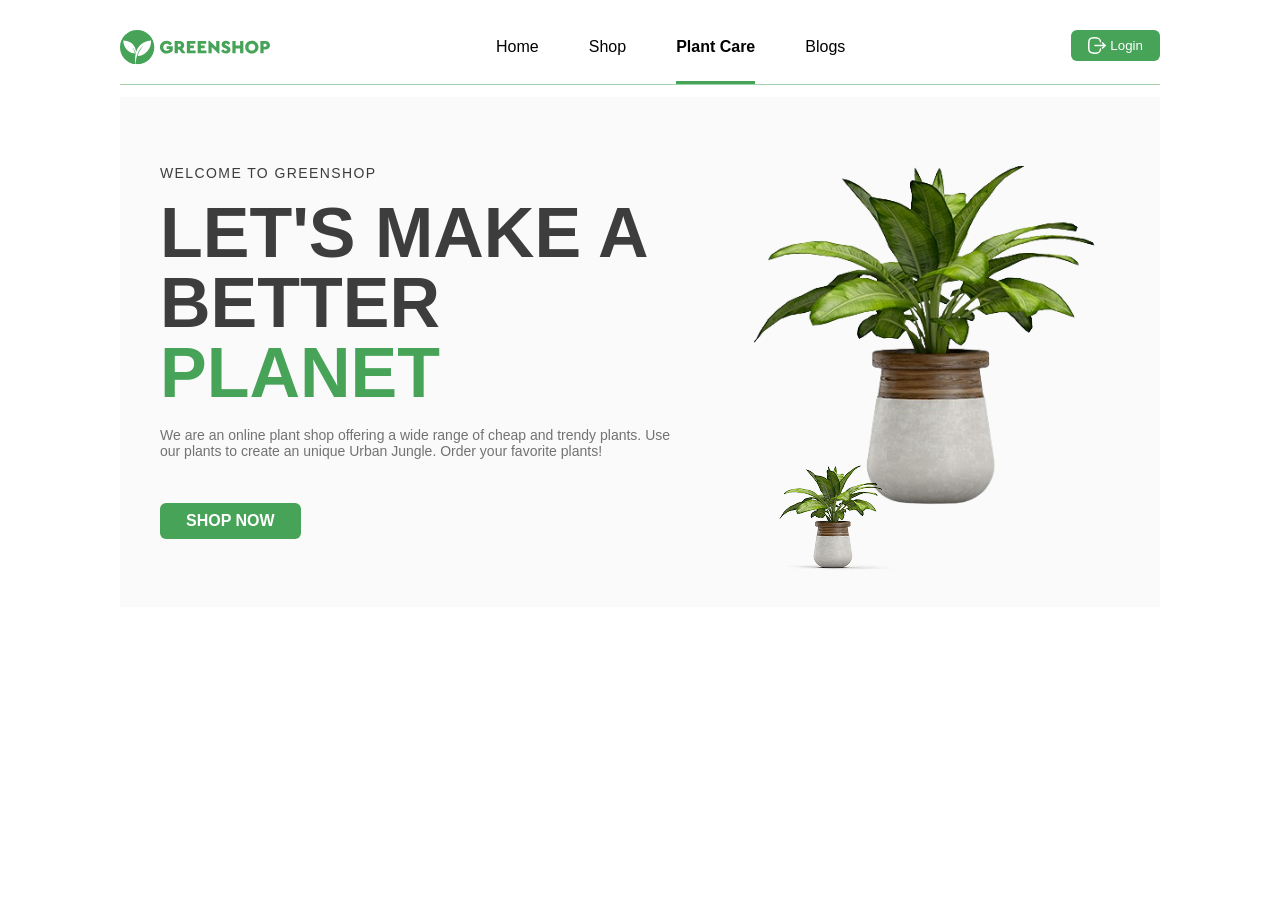
==== commit bd80005d: "add HTML structure" ====
--- a/index.html
+++ b/index.html
@@ -4,182 +4,91 @@
     <meta charset="UTF-8">
     <meta name="viewport" content="width=device-width, initial-scale=1.0">
     <title>Document</title>
-    <link rel="stylesheet" href="styles/reset.css">
-    <link rel="stylesheet" href="styles/style.css">
-    <link rel="stylesheet" href="fonts/stylesheet.css">
+    <link rel="stylesheet" href="./styles/registration_styles.css">
+    <link rel="stylesheet" href="./styles/reset.css">
+    <link rel="stylesheet" href="./fonts/stylesheet.css">
 </head>
 <body>
     <div class="container">
+        <header class="header">
+            <svg xmlns="http://www.w3.org/2000/svg" width="150" height="35" viewBox="0 0 150 35" fill="none">
+                <g clip-path="url(#clip0_1_1069)">
+                    <path d="M17.15 0C7.67748 0 0 7.67746 0 17.15C0 26.0201 6.73548 33.3175 15.3711 34.207C14.8496 29.9134 15.0436 26.4001 15.7067 23.5135C15.3347 21.7225 14.4898 19.0703 12.5734 17.1864C12.5734 17.1864 13.8348 19.0784 14.5181 21.6214C14.5181 21.6255 14.5221 21.6295 14.5221 21.6335C14.5949 21.9044 14.6596 22.1793 14.7162 22.4623C14.7283 22.527 14.7404 22.5917 14.7526 22.6604C14.8051 22.9515 14.8536 23.2426 14.886 23.5418C5.19513 22.3532 3.12921 13.6569 3.35561 10.3781C13.665 10.9482 15.7754 17.8292 16.0827 22.0985C19.4585 11.0412 30.1843 10.4024 31.0697 10.3781C31.4538 18.8763 25.1509 25.5026 17.6149 26.0807C17.6635 25.8503 17.7201 25.6198 17.7767 25.3934C17.7928 25.3247 17.813 25.26 17.8333 25.1913C17.8777 25.0296 17.9222 24.8679 17.9748 24.7061C17.995 24.6374 18.0192 24.5646 18.0394 24.4959C18.096 24.318 18.1567 24.1442 18.2173 23.9663C18.2335 23.9259 18.2456 23.8854 18.2618 23.845C18.3386 23.6348 18.4195 23.4326 18.5003 23.2305C18.5084 23.2143 18.5125 23.1941 18.5205 23.1779C18.5205 23.1779 18.5205 23.1779 18.5246 23.1779C20.4571 18.5043 24.0229 15.4439 24.0229 15.4439C17.0247 19.4868 15.8441 29.9983 15.6582 34.2231C16.1514 34.2676 16.6446 34.2999 17.15 34.2999C26.6225 34.2999 34.3 26.6225 34.3 17.15C34.3 7.67746 26.6225 0 17.15 0Z" fill="#46A358"/>
+                    <path d="M46.7037 10.7454C48.9718 10.7454 50.8235 11.7197 52.0242 13.4986L49.7764 15.4109C48.9718 14.287 47.9975 13.7048 46.6471 13.7048C44.5691 13.7048 43.2753 15.0713 43.2753 17.1534C43.2753 19.2719 44.6418 20.695 46.8372 20.695C48.0177 20.695 48.9556 20.2826 49.554 19.5912V19.0091H46.6673V16.2356H52.7762V20.133C52.194 21.1639 51.3693 21.9887 50.3019 22.6234C49.2346 23.242 48.0339 23.5614 46.7037 23.5614C42.9923 23.618 39.9237 20.7313 39.9763 17.1534C39.9197 13.5956 42.9923 10.6888 46.7037 10.7454Z" fill="#46A358"/>
+                    <path d="M61.9576 23.3316L59.168 19.4908H57.8379V23.3316H54.6157V10.9684H59.4672C62.2204 10.9684 64.2459 12.6543 64.2459 15.2215C64.2459 16.7376 63.5141 17.995 62.2972 18.7429L65.5558 23.3316H61.9576ZM57.8338 16.681H59.4833C60.3809 16.681 60.963 16.0988 60.963 15.2215C60.963 14.3442 60.3809 13.7782 59.4833 13.7782H57.8338V16.681Z" fill="#46A358"/>
+                    <path d="M66.8333 10.9684H75.4124V13.8712H70.0555V15.5773H73.876V18.2739H70.0555V20.4288H75.6388V23.3316H66.8333V10.9684Z" fill="#46A358"/>
+                    <path d="M77.6441 10.9684H86.2231V13.8712H80.8663V15.5773H84.6868V18.2739H80.8663V20.4288H86.4495V23.3316H77.6441V10.9684Z" fill="#46A358"/>
+                    <path d="M99.4192 10.9683V23.5579H98.3882L91.681 17.057V23.3315H88.4588V10.7419H89.4897L96.197 17.1499V10.9683H99.4192Z" fill="#46A358"/>
+                    <path d="M103.264 19.135C103.996 20.1094 104.764 20.7279 106.017 20.7279C106.862 20.7279 107.291 20.4288 107.291 19.8264C107.291 19.2846 107.008 19.1148 106.033 18.6822L104.76 18.1203C102.718 17.2187 101.631 16.0584 101.631 14.3927C101.631 12.2014 103.43 10.7379 105.957 10.7379C107.998 10.7379 109.442 11.7123 110.19 13.2283L108.035 14.8778C107.436 13.9803 106.874 13.5679 105.993 13.5679C105.318 13.5679 104.889 13.8307 104.889 14.3563C104.889 14.8051 105.152 15.0517 105.957 15.367L107.38 15.9654C109.535 16.867 110.545 17.9505 110.545 19.6929C110.545 22.0904 108.576 23.5539 106.009 23.5539C103.782 23.5539 101.982 22.4866 101.081 20.7805L103.264 19.135Z" fill="#46A358"/>
+                    <path d="M112.393 10.9684H115.615V15.4843H120.131V10.9684H123.353V23.3316H120.131V18.3871H115.615V23.3316H112.393V10.9684Z" fill="#46A358"/>
+                    <path d="M131.843 10.7419C135.441 10.6651 138.607 13.6084 138.53 17.1499C138.603 20.7279 135.441 23.6145 131.843 23.5579C128.229 23.6145 125.116 20.7279 125.193 17.1499C125.116 13.6084 128.229 10.6692 131.843 10.7419ZM131.859 13.7014C129.874 13.7014 128.488 15.1083 128.488 17.1499C128.488 18.1809 128.807 19.0218 129.426 19.6606C130.044 20.2791 130.869 20.5985 131.859 20.5985C133.772 20.5985 135.231 19.2118 135.231 17.1499C135.235 15.1083 133.772 13.7014 131.859 13.7014Z" fill="#46A358"/>
+                    <path d="M140.374 10.9684H145.226C147.979 10.9684 150.004 12.6543 150.004 15.2215C150.004 17.7524 147.926 19.4908 145.226 19.4908H143.596V23.3316H140.374V10.9684ZM145.242 16.681C146.139 16.681 146.721 16.0988 146.721 15.2215C146.721 14.3442 146.139 13.7782 145.242 13.7782H143.592V16.681H145.242Z" fill="#46A358"/>
+                </g>
+                <defs>
+                    <clipPath id="clip0_1_1069">
+                    <rect width="150" height="34.2999" fill="white"/>
+                    </clipPath>
+                </defs>
+            </svg>
+            <nav class="list">
+                <li class="list_item">Home</li>
+                <li class="list_item">Shop</li>
+                <li class="list_item active">Plant Care
+                    <ul class="sublist">
+                        <li class="sublist-item">Drainage</li>
+                        <li class="sublist-item">Fungicides</li>
+                        <li class="sublist-item">Fertilizer</li>
+                        <li class="sublist-item with-arrow">
+                            Priming
+                            <img class="img1" src="images/Frame.svg" alt="small image" width="6px" height="10px">
+                            <img class="img2" src="images/Frame_2.svg" alt="small image" width="6px" height="10px">
+                            <ul class="sublist-second">
+                               <li class="sublist-second-item">Universal</li>
+                                <li class="sublist-second-item">For Ficus</li>
+                                <li class="sublist-second-item">For Cacti</li>
+                                <li class="sublist-second-item">For Citrus</li>
+                                <li class="sublist-second-item">For those in bloom</li>
+                                <li class="sublist-second-item">For Orchids</li>
 
-    <div class="sidebar">
-      <div class="categories">
-            <span>Categories</span>
-            <nav class="list">
-                <li class="list_item active">House Plants</li>
-                <li class="list_item">Potter Plants</li>
-                <li class="list_item">Seeds</li>
-                <li class="list_item">Small Plants</li>
-                <li class="list_item">Big Plants</li>
-                <li class="list_item">Succulents</li>
-                <li class="list_item">Terrariums</li>
-                <li class="list_item">Gardening</li>
-                <li class="list_item">Accessories</li>
+                            </ul>
+                        </li>
+                    </ul>
+                    
+                </li>
+                <li class="list_item">Blogs</li>
             </nav>
-      </div>
 
+            <button class="btn">
+            <svg xmlns="http://www.w3.org/2000/svg" width="18" height="17" viewBox="0 0 18 17" fill="none">
+                <path d="M17.0268 8.559H6.99268" stroke="white" stroke-width="1.5" stroke-linecap="round" stroke-linejoin="round"/>
+                <path d="M14.5879 6.129L17.0279 8.559L14.5879 10.989" stroke="white" stroke-width="1.5" stroke-linecap="round" stroke-linejoin="round"/>
+                <path d="M12.5009 4.81667C12.2259 1.83333 11.1092 0.75 6.66752 0.75C0.750021 0.75 0.750021 2.675 0.750021 8.45833C0.750021 14.2417 0.750021 16.1667 6.66752 16.1667C11.1092 16.1667 12.2259 15.0833 12.5009 12.1" stroke="white" stroke-width="1.5" stroke-linecap="round" stroke-linejoin="round"/>
+            </svg>
+            Login
+        </button>
+        </header>
+
+        <main class="main">
+            <div class="content">
+                <p class="eyebrow">WELCOME TO GREENSHOP</p>
+                <h1 class="hero-title">LET'S MAKE A<br>BETTER <span class="accent">PLANET</span></h1>
+                <p class="lead">We are an online plant shop offering a wide range of cheap and trendy plants. Use<br>our plants to create an unique Urban Jungle. Order your favorite plants!</p>
+
+                <button class="main_btn">
+                    SHOP NOW
+                </button>
+            </div>
+            
+
+            <div class="image">
+                <img src="images/smallPlant.png.png" alt="small image" class="small">
+                <img src="images/image_5.png" alt="big image" class="big">
+            </div>
+            
+
+        </main>
         
-      <div class="sale-banner">
-        <img src="images/Super_Sale_Banner.png" alt="Sale plant" width="310px">
-      </div>
-
+        
     </div>
-
-    <main class="main-content">
-      <div class="filter-bar">
-        <nav class="main_list">
-          <li class="main_list_item main_active">All Plants</li>
-          <li class="main_list_item">New Arrivals</li>
-          <li class="main_list_item">Sale</li>
-        </nav>
-
-        <div class="sort">
-          <span>Short by: Default sorting</span>
-          <img src="images/Arrow_Down.svg">
-        </div>
-      </div>
-
-    
-      <section class="plants-row">
-        <div class="plant-card">
-          <div class="img_space">
-                <img src="images/image_2.png" alt="Barberton Daisy">
-          </div>
-          <span>Barberton Daisy</span>
-          <p class="price">$119.00</p>
-        </div>
-
-        <div class="plant-card with-icons">
-            <div class="green-border"></div>
-          <div class="img_space">
-                <img src="images/image_3.png">
-          </div>
-          <div class="card-icons">
-                <button class="icon">
-                    <svg class="become-green" xmlns="http://www.w3.org/2000/svg" width="20" height="20" viewBox="0 0 20 20" fill="#3D3D3D">
-                        <g clip-path="url(#clip0_2_1949)">
-                            <path d="M14.294 16.8745H8.24077C5.65655 16.8745 3.55412 14.7721 3.55412 12.1879V7.38405C3.55412 4.98175 2.35676 2.75813 0.351225 1.4358C-0.00894369 1.19834 -0.108379 0.713895 0.129078 0.353726C0.366535 -0.00648163 0.850939 -0.105956 1.21119 0.131579C2.35606 0.886442 3.28487 1.88204 3.94905 3.02832C4.09258 3.18911 5.24995 4.41584 7.14726 4.41584H16.142C18.596 4.36995 20.5168 6.83267 19.8752 9.20138L18.8397 13.3284C18.3159 15.4163 16.4466 16.8745 14.294 16.8745ZM4.91926 5.53677C5.04912 6.1367 5.11634 6.7553 5.11634 7.38405V12.1879C5.11634 13.9107 6.51796 15.3123 8.24077 15.3123H14.294C15.7291 15.3123 16.9752 14.3401 17.3245 12.9482L18.3599 8.82121C18.7412 7.41373 17.5997 5.95084 16.142 5.97806H7.14722C6.28913 5.97806 5.54224 5.79305 4.91926 5.53677ZM7.85021 19.0226C7.85021 18.4833 7.41307 18.0462 6.87383 18.0462C5.57828 18.0978 5.57942 19.9479 6.87383 19.999C7.41307 19.999 7.85021 19.5618 7.85021 19.0226ZM15.6222 19.0226C15.6222 18.4833 15.1851 18.0462 14.6459 18.0462C13.3503 18.0978 13.3514 19.9479 14.6459 19.999C15.1851 19.999 15.6222 19.5618 15.6222 19.0226ZM16.9231 8.32138C16.9231 7.88998 16.5734 7.54027 16.142 7.54027H7.45966C6.42329 7.58152 6.42407 9.0616 7.45966 9.10249H16.142C16.5734 9.10249 16.9231 8.75279 16.9231 8.32138Z"/>
-                        </g>
-                        <defs>
-                            <clipPath id="clip0_2_1949">
-                            <rect width="20" height="20" fill="white"/>
-                            </clipPath>
-                        </defs>
-                    </svg>
-                </button>
-                <button class="icon">
-                    <svg class="become-green" xmlns="http://www.w3.org/2000/svg" width="20" height="20" viewBox="0 0 20 20">
-                        <path d="M10 18.8873C9.71527 18.8873 9.44077 18.7842 9.22684 18.5968C8.41888 17.8903 7.63992 17.2264 6.95267 16.6408L6.94916 16.6377C4.93423 14.9207 3.19427 13.4378 1.98364 11.9771C0.630341 10.3441 0 8.79578 0 7.10434C0 5.46097 0.563507 3.94485 1.58661 2.83508C2.62192 1.71219 4.04251 1.09375 5.58716 1.09375C6.74164 1.09375 7.79892 1.45874 8.72955 2.1785C9.19922 2.54181 9.62494 2.98645 10 3.5051C10.3752 2.98645 10.8008 2.54181 11.2706 2.1785C12.2012 1.45874 13.2585 1.09375 14.413 1.09375C15.9575 1.09375 17.3782 1.71219 18.4135 2.83508C19.4366 3.94485 20 5.46097 20 7.10434C20 8.79578 19.3698 10.3441 18.0165 11.9769C16.8059 13.4378 15.0661 14.9205 13.0515 16.6374C12.363 17.224 11.5828 17.8889 10.773 18.5971C10.5592 18.7842 10.2846 18.8873 10 18.8873ZM5.58716 2.26532C4.37363 2.26532 3.25882 2.74963 2.44781 3.62915C1.62476 4.52194 1.17142 5.75607 1.17142 7.10434C1.17142 8.52692 1.70013 9.79919 2.88559 11.2296C4.03137 12.6122 5.73563 14.0645 7.70889 15.7462L7.71255 15.7492C8.4024 16.3371 9.18442 17.0036 9.99832 17.7153C10.8171 17.0023 11.6003 16.3347 12.2916 15.7458C14.2647 14.0642 15.9688 12.6122 17.1146 11.2296C18.2999 9.79919 18.8286 8.52692 18.8286 7.10434C18.8286 5.75607 18.3752 4.52194 17.5522 3.62915C16.7413 2.74963 15.6264 2.26532 14.413 2.26532C13.524 2.26532 12.7078 2.54791 11.9872 3.10516C11.3449 3.60199 10.8975 4.23004 10.6352 4.66949C10.5003 4.89548 10.2629 5.03036 10 5.03036C9.73709 5.03036 9.49966 4.89548 9.36478 4.66949C9.10263 4.23004 8.65524 3.60199 8.01285 3.10516C7.29218 2.54791 6.47598 2.26532 5.58716 2.26532Z"/>
-                    </svg>
-                </button>
-                <button class="icon">
-                    <svg class="become-green" xmlns="http://www.w3.org/2000/svg" width="20" height="20" viewBox="0 0 20 20">
-                        <g clip-path="url(#clip0_2_1953)">
-                            <path d="M14.5656 16.0023C10.5704 19.1859 4.98549 18.3049 2.02729 14.6536C-0.827886 11.1285 -0.64932 6.04314 2.44811 2.82458C5.64856 -0.50074 10.6802 -0.944658 14.3277 1.78316C15.6345 2.76027 16.6104 4.00337 17.246 5.50807C17.8853 7.02151 18.0795 8.59614 17.8578 10.2201C17.6368 11.8365 16.9918 13.2769 15.9423 14.6212C16.0272 14.6767 16.1178 14.7167 16.1827 14.7816C17.3365 15.9305 18.4859 17.0836 19.6397 18.2325C19.9132 18.5047 20.0493 18.8218 19.9682 19.204C19.8071 19.9644 18.9018 20.2579 18.3211 19.7359C18.0489 19.4918 17.7985 19.2227 17.54 18.9642C16.5923 18.0171 15.6451 17.0693 14.6973 16.1221C14.658 16.0847 14.6168 16.0497 14.5656 16.0023ZM15.9529 8.98636C15.9629 5.12659 12.8468 2.00605 8.97825 2.00043C5.12035 1.99481 2.00669 5.09037 1.98983 8.94765C1.97297 12.8168 5.08289 15.9461 8.96326 15.9642C12.8055 15.9823 15.9429 12.8499 15.9529 8.98636Z"/>
-                        </g>
-                        <defs>
-                            <clipPath id="clip0_2_1953">
-                            <rect width="19.9913" height="20" fill="white">
-                            </clipPath>
-                        </defs>
-                    </svg>
-                </button>
-          </div>
-          <span>Angel Wing Begonia</span>
-          <p class="price">$169.00</p>
-        </div>
-
-        <div class="plant-card with-discount">
-            <div class="discount">13% OFF</div>
-            <div class="img_space">
-                <img src="images/image_4.png" alt="Barberton Daisy">
-            </div>
-            <span>African Violet</span>
-            <nav class="price-and-old-price">
-                <li class="price">$199.00</li>
-                <li class="old-price">$229.00</li>
-            </nav>
-        </div>
-
-        <div class="plant-card">
-          <div class="img_space">
-              <img src="images/image_5.png">
-          </div>
-          <span>Beach Spider Lily</span>
-          <p class="price">$129.00</p>
-        </div>
-
-        <div class="plant-card">
-          <div class="img_space">
-              <img src="images/image_6.png">
-          </div>
-          <span>Blushing Bromeliad</span>
-          <p class="price">$139.00</p>
-        </div>
-
-        <div class="plant-card">
-          <div class="img_space">
-              <img src="images/image_7.png">
-          </div>
-          <span>Aluminum Plant</span>
-          <p class="price">$179.00</p>
-        </div>
-
-        <div class="plant-card">
-          <div class="img_space">
-              <img src="images/image_8.png">
-          </div>
-          <span>Bird’s Nest Fern</span>
-          <p class="price">$99.00</p>
-        </div>
-
-        <div class="plant-card">
-          <div class="img_space">
-              <img src="images/image_9.png">
-          </div>
-          <span>Broadleaf Lady Palm</span>
-          <p class="price">$59.00</p>
-        </div>
-
-        <div class="plant-card">
-          <div class="img_space">
-              <img src="images/image_10.png">
-          </div>
-          <span>Chinese Evergreen</span>
-          <p class="price">$39.00</p>
-        </div>
-      </section>
-      
-    
-        <nav class="page-number-list">
-        <li class="page-number-list-item page-number-active">
-            <span class="namber number-active">1</span>
-        </li>
-        <li class="page-number-list-item">
-            <span class="namber">2</span>
-        </li>
-        <li class="page-number-list-item">
-            <span class="namber">3</span>
-        </li>
-        <li class="page-number-list-item">
-            <span class="namber">4</span>
-        </li>
-        <li class="page-number-list-item">
-            <img src="images/Arrow_Right.svg">
-        </li>
-        </nav>
-    
-    </main>
-
-  </div>
 </body>
 </html>
--- a/styles/registration_styles.css
+++ b/styles/registration_styles.css
@@ -0,0 +1,212 @@
+
+.container{
+    padding: 30px 120px 52px;
+    display: flex;
+    flex-direction: column;
+    gap: 12px;
+}
+
+.header{
+    display: flex;
+    justify-content: space-between;
+    align-items: start;
+    border-bottom: 1px solid rgba(70, 163, 88, 0.50);;
+}
+
+.list{
+    display: flex;
+    gap: 50px
+}
+
+.list_item{
+    padding-top: 8px;
+    padding-bottom: 25px;
+    border-bottom: 3px solid transparent;   
+}
+
+.list_item:hover{
+    background-color: gray;
+}
+
+.active{
+    font-weight: 700;
+    border-color: #46A358;
+    position: relative;
+}
+
+.active:hover .sublist{
+    opacity: 1;
+    transform: translateY(0);
+    pointer-events: auto;
+}
+
+.sublist{
+    background-color: #EDF6EE;
+    position: absolute;
+    bottom: -132px;
+    left: -50px;
+    opacity: 0;
+    transform: translateY(-10px);
+    transition: 0.4s ease;
+    pointer-events: none;
+    width: max-content;
+}
+
+.sublist-item{
+    color: #3D3D3D;
+    font-family: "Cera Pro Regular";
+    padding: 6px 102px 6px 7px;
+    width: 100%;
+}
+
+.with-arrow{
+    display: flex;
+    justify-content: space-between;
+    position: relative;
+}
+
+.img1{
+    position: relative;
+    right: -90px;
+    bottom: -5px;
+}
+
+.img2{
+    opacity: 0;
+    transform: translateX(0);
+    
+    transition: 0.4s ease;
+    pointer-events: none;
+    position: relative;
+    right: -90px;
+    bottom: -5px;
+}
+
+
+.with-arrow:hover{
+    background: #1A712A;
+    color: #fff;
+
+}
+
+.with-arrow:hover .img1{
+    opacity: 0;
+    
+}
+
+.with-arrow:hover .img2{
+    opacity: 1;
+    transform: translateX(-10px);
+    pointer-events: auto;
+}
+
+.sublist-second{
+    background-color: #EDF6EE;
+    position: absolute;
+    bottom: -64px;
+    right: -154px;
+    width: max-content;
+    
+    transform: translateX(-10px);
+    opacity: 0;
+    transition: 0.4s ease;
+    pointer-events: none;
+    
+}
+
+.sublist-second-item{
+    color: #3D3D3D;
+    font-family: "Cera Pro Regular";
+    padding: 6px 8px;
+    width: 100%;
+}
+
+.with-arrow:hover .sublist-second{
+    opacity: 1;
+    transform: translateX(0px);
+    pointer-events: auto;
+    z-index: 1;
+}
+
+.btn{
+    border-radius: 6px;
+    background: #46A358;
+    color: #fff;
+    padding: 7px 17px;
+    display: flex;
+    align-items: center;
+    justify-content: center;
+    gap: 4px
+}
+
+.main{
+    display: flex;
+    flex-wrap: nowrap;
+    justify-content: space-between;
+    background: linear-gradient(98deg, rgba(245, 245, 245, 0.50) -23.46%, rgba(245, 245, 245, 0.50) 107.51%);
+}
+
+.content{
+    display: flex;
+    gap: 5px;
+    flex-direction: column;
+    align-items: flex-start;
+    padding: 68px 40px;
+}
+
+.eyebrow{
+    color: #3D3D3D;
+    font-size: 14px;
+    letter-spacing: 1.4px;
+    text-transform: uppercase;
+}
+
+.hero-title{
+    color: #3D3D3D;
+    font-size: 70px;
+    font-weight: 900;
+    line-height: 70px;
+    text-transform: uppercase;
+    margin-bottom: 14px;
+    margin-top: 12px;
+
+}
+
+.accent{
+    color: #46A358;
+}
+
+.lead{
+    margin-bottom: 39px;
+    color: #727272;
+    font-size: 14px;
+    font-weight: 400;
+}
+
+.main_btn{
+    border-radius: 6px;
+    background: #46A358;
+    color: #fff;
+    padding: 9px 26px;
+    font-size: 16px;
+    font-weight: 700;
+    
+}
+
+.image{
+    position: relative;
+    width: 507px;
+}
+
+.small {
+    position: absolute;
+    bottom: 27px;
+    left: 55px;
+    width: 135px;
+    opacity: 0.95;
+}
+
+.big{
+    width: 100%;
+    display: block;
+}
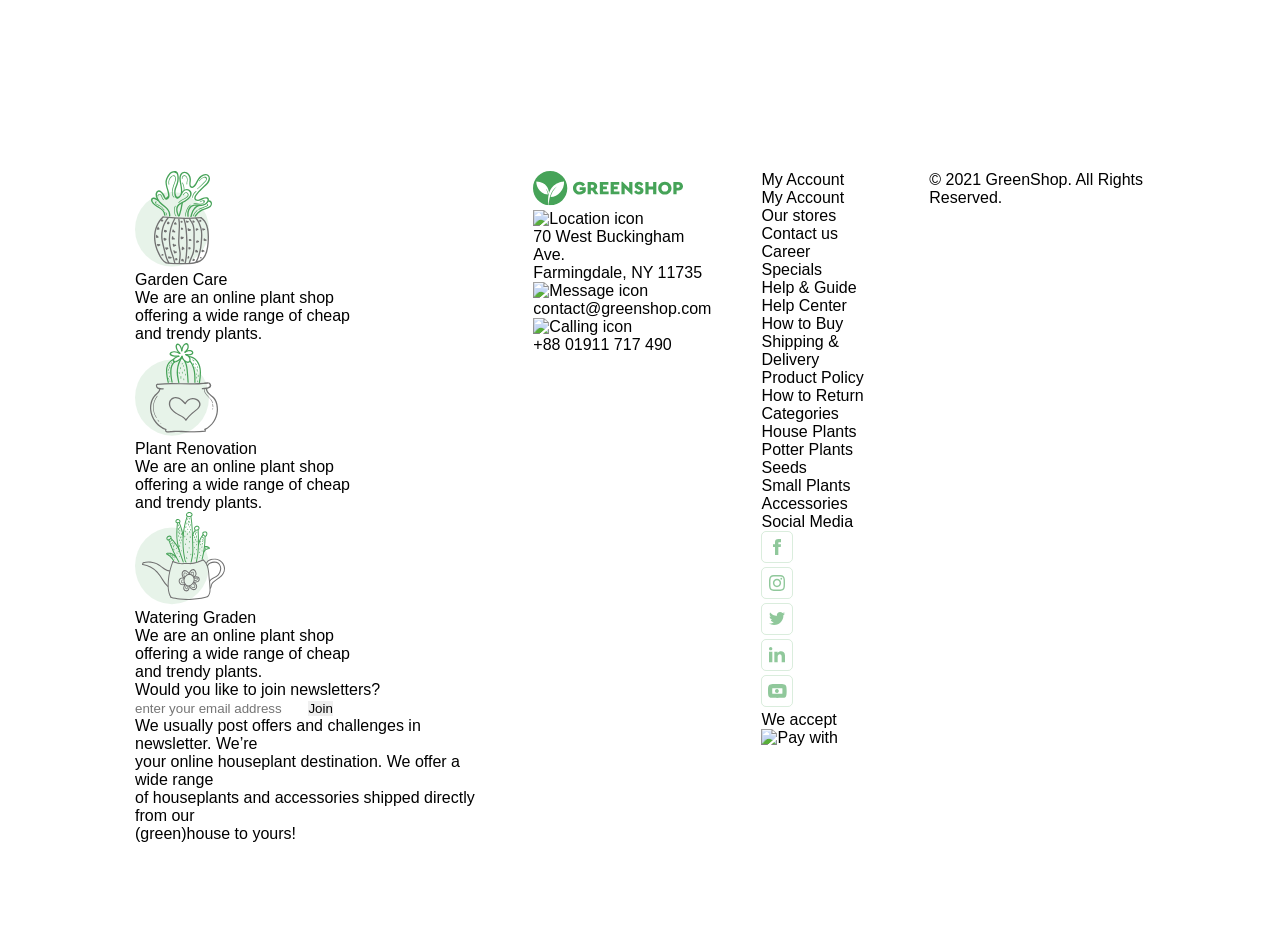
==== commit 5bf86d5f: "add HTML structure" ====
--- a/index.html
+++ b/index.html
@@ -1,94 +1,452 @@
 <!DOCTYPE html>
 <html lang="en">
 <head>
-    <meta charset="UTF-8">
-    <meta name="viewport" content="width=device-width, initial-scale=1.0">
-    <title>Document</title>
-    <link rel="stylesheet" href="./styles/registration_styles.css">
-    <link rel="stylesheet" href="./styles/reset.css">
-    <link rel="stylesheet" href="./fonts/stylesheet.css">
+  <meta charset="UTF-8">
+  <meta name="viewport" content="width=device-width, initial-scale=1.0">
+  <title>Document</title>
+  <link rel="stylesheet" href="styles/style.css">
+  <link rel="stylesheet" href="styles/reset.css">
+  <link rel="stylesheet" href="fonts/stylesheet.css">
 </head>
 <body>
-    <div class="container">
-        <header class="header">
-            <svg xmlns="http://www.w3.org/2000/svg" width="150" height="35" viewBox="0 0 150 35" fill="none">
-                <g clip-path="url(#clip0_1_1069)">
-                    <path d="M17.15 0C7.67748 0 0 7.67746 0 17.15C0 26.0201 6.73548 33.3175 15.3711 34.207C14.8496 29.9134 15.0436 26.4001 15.7067 23.5135C15.3347 21.7225 14.4898 19.0703 12.5734 17.1864C12.5734 17.1864 13.8348 19.0784 14.5181 21.6214C14.5181 21.6255 14.5221 21.6295 14.5221 21.6335C14.5949 21.9044 14.6596 22.1793 14.7162 22.4623C14.7283 22.527 14.7404 22.5917 14.7526 22.6604C14.8051 22.9515 14.8536 23.2426 14.886 23.5418C5.19513 22.3532 3.12921 13.6569 3.35561 10.3781C13.665 10.9482 15.7754 17.8292 16.0827 22.0985C19.4585 11.0412 30.1843 10.4024 31.0697 10.3781C31.4538 18.8763 25.1509 25.5026 17.6149 26.0807C17.6635 25.8503 17.7201 25.6198 17.7767 25.3934C17.7928 25.3247 17.813 25.26 17.8333 25.1913C17.8777 25.0296 17.9222 24.8679 17.9748 24.7061C17.995 24.6374 18.0192 24.5646 18.0394 24.4959C18.096 24.318 18.1567 24.1442 18.2173 23.9663C18.2335 23.9259 18.2456 23.8854 18.2618 23.845C18.3386 23.6348 18.4195 23.4326 18.5003 23.2305C18.5084 23.2143 18.5125 23.1941 18.5205 23.1779C18.5205 23.1779 18.5205 23.1779 18.5246 23.1779C20.4571 18.5043 24.0229 15.4439 24.0229 15.4439C17.0247 19.4868 15.8441 29.9983 15.6582 34.2231C16.1514 34.2676 16.6446 34.2999 17.15 34.2999C26.6225 34.2999 34.3 26.6225 34.3 17.15C34.3 7.67746 26.6225 0 17.15 0Z" fill="#46A358"/>
-                    <path d="M46.7037 10.7454C48.9718 10.7454 50.8235 11.7197 52.0242 13.4986L49.7764 15.4109C48.9718 14.287 47.9975 13.7048 46.6471 13.7048C44.5691 13.7048 43.2753 15.0713 43.2753 17.1534C43.2753 19.2719 44.6418 20.695 46.8372 20.695C48.0177 20.695 48.9556 20.2826 49.554 19.5912V19.0091H46.6673V16.2356H52.7762V20.133C52.194 21.1639 51.3693 21.9887 50.3019 22.6234C49.2346 23.242 48.0339 23.5614 46.7037 23.5614C42.9923 23.618 39.9237 20.7313 39.9763 17.1534C39.9197 13.5956 42.9923 10.6888 46.7037 10.7454Z" fill="#46A358"/>
-                    <path d="M61.9576 23.3316L59.168 19.4908H57.8379V23.3316H54.6157V10.9684H59.4672C62.2204 10.9684 64.2459 12.6543 64.2459 15.2215C64.2459 16.7376 63.5141 17.995 62.2972 18.7429L65.5558 23.3316H61.9576ZM57.8338 16.681H59.4833C60.3809 16.681 60.963 16.0988 60.963 15.2215C60.963 14.3442 60.3809 13.7782 59.4833 13.7782H57.8338V16.681Z" fill="#46A358"/>
-                    <path d="M66.8333 10.9684H75.4124V13.8712H70.0555V15.5773H73.876V18.2739H70.0555V20.4288H75.6388V23.3316H66.8333V10.9684Z" fill="#46A358"/>
-                    <path d="M77.6441 10.9684H86.2231V13.8712H80.8663V15.5773H84.6868V18.2739H80.8663V20.4288H86.4495V23.3316H77.6441V10.9684Z" fill="#46A358"/>
-                    <path d="M99.4192 10.9683V23.5579H98.3882L91.681 17.057V23.3315H88.4588V10.7419H89.4897L96.197 17.1499V10.9683H99.4192Z" fill="#46A358"/>
-                    <path d="M103.264 19.135C103.996 20.1094 104.764 20.7279 106.017 20.7279C106.862 20.7279 107.291 20.4288 107.291 19.8264C107.291 19.2846 107.008 19.1148 106.033 18.6822L104.76 18.1203C102.718 17.2187 101.631 16.0584 101.631 14.3927C101.631 12.2014 103.43 10.7379 105.957 10.7379C107.998 10.7379 109.442 11.7123 110.19 13.2283L108.035 14.8778C107.436 13.9803 106.874 13.5679 105.993 13.5679C105.318 13.5679 104.889 13.8307 104.889 14.3563C104.889 14.8051 105.152 15.0517 105.957 15.367L107.38 15.9654C109.535 16.867 110.545 17.9505 110.545 19.6929C110.545 22.0904 108.576 23.5539 106.009 23.5539C103.782 23.5539 101.982 22.4866 101.081 20.7805L103.264 19.135Z" fill="#46A358"/>
-                    <path d="M112.393 10.9684H115.615V15.4843H120.131V10.9684H123.353V23.3316H120.131V18.3871H115.615V23.3316H112.393V10.9684Z" fill="#46A358"/>
-                    <path d="M131.843 10.7419C135.441 10.6651 138.607 13.6084 138.53 17.1499C138.603 20.7279 135.441 23.6145 131.843 23.5579C128.229 23.6145 125.116 20.7279 125.193 17.1499C125.116 13.6084 128.229 10.6692 131.843 10.7419ZM131.859 13.7014C129.874 13.7014 128.488 15.1083 128.488 17.1499C128.488 18.1809 128.807 19.0218 129.426 19.6606C130.044 20.2791 130.869 20.5985 131.859 20.5985C133.772 20.5985 135.231 19.2118 135.231 17.1499C135.235 15.1083 133.772 13.7014 131.859 13.7014Z" fill="#46A358"/>
-                    <path d="M140.374 10.9684H145.226C147.979 10.9684 150.004 12.6543 150.004 15.2215C150.004 17.7524 147.926 19.4908 145.226 19.4908H143.596V23.3316H140.374V10.9684ZM145.242 16.681C146.139 16.681 146.721 16.0988 146.721 15.2215C146.721 14.3442 146.139 13.7782 145.242 13.7782H143.592V16.681H145.242Z" fill="#46A358"/>
-                </g>
-                <defs>
-                    <clipPath id="clip0_1_1069">
-                    <rect width="150" height="34.2999" fill="white"/>
-                    </clipPath>
-                </defs>
+  <div class="container">
+    <div class="menu">
+      <nav class="list-menu">
+        <li class="list-menu-item">
+          <div class="image-menu"><svg width="77" height="96" viewBox="0 0 77 96" fill="none" xmlns="http://www.w3.org/2000/svg">
+            <ellipse cx="37" cy="58.2886" rx="37" ry="37.1841" fill="#46A358" fill-opacity="0.13"/>
+            <g clip-path="url(#clip0_4_3351)">
+            <path d="M28.1293 46.5876C40.7023 48.2594 53.3918 48.5222 66.0231 47.3714C66.8795 47.2944 66.8885 45.9352 66.0231 46.0122C53.3918 47.163 40.7023 46.9002 28.1293 45.2284C27.2774 45.1151 27.2819 46.4788 28.1293 46.5876Z" fill="#727272"/>
+            <path d="M31.0304 92.4885C36.465 93.1862 41.9354 93.526 47.4147 93.449C52.235 93.3811 57.9251 93.594 62.4449 91.6775C63.2296 91.3422 62.8843 90.0283 62.0862 90.3681C57.4498 92.3345 51.5086 92.0671 46.5493 92.0989C41.3569 92.1351 36.178 91.7908 31.0259 91.1293C30.174 91.0205 30.1785 92.3798 31.0304 92.4885Z" fill="#727272"/>
+            <path d="M27.6047 45.541C21.3317 51.4219 18.4081 60.1889 19.0987 68.7384C19.4529 73.1559 20.6905 77.451 22.5513 81.4562C24.2462 85.108 26.7438 90.341 30.4924 92.2394C31.2636 92.629 31.9452 91.4601 31.1694 91.0659C27.6809 89.2989 25.3089 84.2109 23.7126 80.7721C21.8563 76.7623 20.6411 72.4083 20.39 67.9818C19.9416 60.0031 22.7127 51.9792 28.5598 46.5015C29.1965 45.908 28.2414 44.9475 27.6047 45.541Z" fill="#727272"/>
+            <path d="M65.5478 47.1856C72.1661 51.3765 72.7893 60.4154 72.6279 67.5332C72.4486 75.471 71.4755 88.0484 62.0862 90.3681C61.2477 90.5765 61.6019 91.8859 62.4449 91.6775C72.2468 89.2581 73.6547 76.7759 73.9507 68.3759C74.2242 60.515 73.5337 50.638 66.2248 46.0121C65.4895 45.55 64.8169 46.7235 65.5478 47.1856Z" fill="#727272"/>
+            <path d="M32.5774 46.5966C27.6405 51.9655 25.4614 60.9318 26.2954 68.1221C26.7796 72.304 28.0889 76.4542 29.062 80.5364C30.0395 84.6276 31.0483 88.6872 33.2634 92.2982C33.7208 93.0412 34.8821 92.3571 34.4247 91.614C32.3442 88.225 31.3757 84.4373 30.4565 80.5998C29.5686 76.9027 28.5329 73.2011 27.8468 69.4632C26.5465 62.3454 28.5822 52.9396 33.528 47.5571C34.1154 46.9137 33.1648 45.9532 32.5774 46.5966Z" fill="#727272"/>
+            <path d="M39.2405 47.163C35.5637 53.7054 33.6311 61.1358 33.7298 68.6659C33.7791 72.2814 34.2903 75.9015 35.2678 79.3811C36.4829 83.6989 38.3303 87.7947 39.1374 92.2303C39.2943 93.0911 40.5902 92.7241 40.4332 91.8678C39.7293 87.985 38.2361 84.3694 37.0479 80.6271C35.8955 76.9934 35.205 73.2465 35.0884 69.4271C34.8552 61.8743 36.7116 54.4122 40.4019 47.8471C40.8323 47.086 39.671 46.4018 39.2405 47.163Z" fill="#727272"/>
+            <path d="M43.2043 48.4634C44.4822 56.0116 42.9308 63.5734 43.0608 71.1533C43.1191 74.6148 43.8859 77.8362 44.3343 81.2433C44.8006 84.7818 44.0025 88.42 43.5675 91.9313C43.4599 92.7967 44.8051 92.7876 44.9127 91.9313C45.3521 88.3882 46.1458 84.7229 45.6795 81.1527C45.2042 77.5009 44.4015 74.0394 44.397 70.3242C44.3881 62.8892 45.7512 55.5087 44.5002 48.1054C44.3522 47.2446 43.0564 47.607 43.2043 48.4634Z" fill="#727272"/>
+            <path d="M48.2488 47.8335C50.6118 54.6522 50.8988 61.8471 51.1364 69.0011C51.3965 76.7713 51.0109 84.4192 49.576 92.0671C49.4146 92.9234 50.7104 93.2904 50.8719 92.4296C52.3292 84.6639 52.7462 76.8891 52.4816 69.0011C52.2395 61.7293 51.9435 54.3985 49.5446 47.471C49.2621 46.6555 47.9618 47.0089 48.2488 47.8335Z" fill="#727272"/>
+            <path d="M53.9075 47.8653C54.4052 49.4012 55.4813 50.4252 56.3064 51.7753C57.248 53.3158 57.7637 55.0601 58.0417 56.8362C58.647 60.7145 58.36 64.774 58.3511 68.6841C58.3421 72.9384 58.6649 77.4374 57.5753 81.5921C56.6158 85.2394 54.4142 88.3837 53.6788 92.108C53.5084 92.9643 54.8043 93.3268 54.9747 92.4704C55.7638 88.4834 58.2031 85.108 59.064 81.1391C59.9473 77.0795 59.6873 72.8116 59.6962 68.6841C59.7052 64.8692 59.9339 60.9682 59.4362 57.176C59.2165 55.4996 58.8398 53.8413 58.1224 52.31C57.3242 50.6019 55.7862 49.3015 55.2078 47.5074C54.9343 46.6782 53.634 47.0316 53.9075 47.8653Z" fill="#727272"/>
+            <path d="M60.4496 47.6522C63.122 50.1895 64.4089 54.2399 65.3729 57.7377C66.3773 61.3804 66.041 65.2678 65.8168 68.9966C65.3639 76.5629 64.0995 84.1202 60.5078 90.8619C60.0953 91.6322 61.2567 92.3208 61.6692 91.5461C65.4985 84.3558 66.7764 76.2729 67.2024 68.2082C67.4176 64.1487 67.5925 60.1843 66.3325 56.2742C65.2384 52.8807 64.0322 49.1927 61.4001 46.6872C60.7724 46.0937 59.8173 47.0542 60.4496 47.6522Z" fill="#727272"/>
+            <path d="M32.4698 51.0504C32.3308 51.4083 32.1783 51.7617 32.0124 52.1106C31.8017 52.5501 32.0483 53.1527 32.5953 53.1345C32.9854 53.121 33.2948 52.9443 33.5728 52.6769C33.6625 52.5909 33.7522 52.5002 33.8374 52.4142C33.9495 52.3009 33.8015 52.4821 33.8867 52.3779C33.8688 52.4051 33.7746 52.396 33.8598 52.4051C33.6446 52.1197 33.4293 51.8297 33.2096 51.5443C33.1513 51.8478 33.0886 52.1514 33.0303 52.4595C32.9585 52.8174 33.1334 53.1934 33.5011 53.2977C33.8329 53.3883 34.2589 53.1844 34.3306 52.8219C34.3889 52.5184 34.4517 52.2148 34.51 51.9067C34.5996 51.4446 34.3172 51.0912 33.8598 51.0459C33.4876 51.0096 33.1513 51.209 32.8868 51.4536C32.7926 51.5397 32.7119 51.6303 32.6177 51.7164C32.5863 51.7436 32.5594 51.7708 32.5281 51.798C32.5415 51.7844 32.555 51.7753 32.5684 51.7617C32.5012 51.798 32.5012 51.8025 32.5774 51.7708C32.5012 51.7889 32.5056 51.7934 32.5908 51.7708C32.7836 52.1106 32.9765 52.4504 33.1737 52.7947C33.389 52.3417 33.5863 51.8795 33.7656 51.4129C33.8957 51.0685 33.6221 50.6653 33.2948 50.5747C32.9182 50.4705 32.6043 50.7061 32.4698 51.0504Z" fill="#727272"/>
+            <path d="M29.1382 59.1831C29.0754 59.5637 29.0127 59.9442 28.9499 60.3203C28.9006 60.6239 28.9813 60.9229 29.2593 61.086C29.5059 61.231 29.8781 61.2038 30.0754 60.9818C30.2054 60.8323 30.3354 60.6828 30.4655 60.5332C30.5506 60.4336 30.6717 60.2478 30.7748 60.1934C30.6627 60.2251 30.5506 60.2569 30.4341 60.284C30.4565 60.2795 30.4834 60.2795 30.5058 60.275C30.3937 60.2433 30.2816 60.2116 30.165 60.1844C30.183 60.198 30.2009 60.2116 30.2188 60.2251C30.1067 60.0303 29.9946 59.8355 29.887 59.6362C29.9229 60.0258 29.8153 60.4607 29.7704 60.8549C29.7077 61.4213 30.3758 61.6297 30.7838 61.4439C31.3129 61.1947 31.6672 60.7371 31.8555 60.1889C31.4788 60.2886 31.1067 60.3883 30.73 60.4879C30.7166 60.4018 30.7031 60.3158 30.6897 60.2297C30.4699 61.0769 31.7703 61.4394 31.9855 60.5921C32.0842 60.207 31.9945 59.7857 31.6806 59.5274C31.277 59.1967 30.7345 59.3145 30.5551 59.8264C30.4744 60.053 30.3085 60.1708 30.1023 60.2705C30.4386 60.4653 30.7748 60.6601 31.1156 60.8595C31.1829 60.2523 31.5057 59.174 30.6807 58.943C29.9857 58.7481 29.4969 59.5818 29.1203 60.0213C29.4969 60.2433 29.8691 60.4607 30.2457 60.6828C30.3085 60.3022 30.3713 59.9216 30.4341 59.5455C30.4924 59.1831 30.3399 58.8116 29.9633 58.7074C29.6449 58.6213 29.1965 58.8206 29.1382 59.1831Z" fill="#727272"/>
+            <path d="M28.5598 67.3701C28.6046 67.9047 28.6539 68.4393 28.6988 68.9694C28.766 69.7261 29.7749 69.9028 30.0215 69.1507C30.1561 68.7338 30.3444 68.3578 30.582 67.9863C30.174 67.9319 29.7615 67.8775 29.3534 67.8232C29.5104 68.2173 29.618 68.6206 29.6763 69.0465C29.7435 69.5267 30.322 69.6083 30.6627 69.4542C30.8331 69.3772 30.9721 69.2277 31.0618 69.0646C31.1022 68.9921 31.1336 68.906 31.1605 68.829C31.1739 68.7882 31.1829 68.7474 31.1963 68.7067C31.2187 68.6387 31.2098 68.6432 31.1784 68.7202C31.0797 68.7791 30.9811 68.838 30.8824 68.8969C30.9049 68.8879 30.9318 68.8834 30.9542 68.8743C30.8331 68.8743 30.7165 68.8743 30.5955 68.8743C30.5865 68.8698 30.5775 68.8652 30.5731 68.8562C30.4923 68.7746 30.4116 68.6931 30.3309 68.6115C30.3444 68.6296 30.3533 68.6478 30.3668 68.6659C30.3444 68.4892 30.322 68.317 30.2995 68.1403C30.2951 68.163 30.2951 68.1856 30.2906 68.2037C30.2412 68.5662 30.3758 68.9332 30.7614 69.0419C31.0753 69.128 31.5416 68.9332 31.5909 68.5662C31.6313 68.2717 31.6088 68.0044 31.3936 67.7824C31.2143 67.6012 30.9407 67.5151 30.6896 67.5423C30.4296 67.574 30.2009 67.728 30.0619 67.95C30.0036 68.0452 29.9229 68.1766 29.9184 68.2853C29.9139 68.4439 29.8467 68.3306 29.9901 68.2672C30.3175 68.4031 30.6493 68.539 30.9766 68.6749C30.9183 68.2536 30.8107 67.8503 30.6538 67.4516C30.4385 66.917 29.757 66.763 29.4252 67.2885C29.1292 67.7552 28.9005 68.2536 28.7302 68.7746C29.1696 68.8335 29.609 68.8969 30.0529 68.9558C30.0081 68.4212 29.9588 67.8866 29.9139 67.3565C29.8825 66.9895 29.6269 66.6769 29.2413 66.6769C28.8961 66.6905 28.5284 67.0031 28.5598 67.3701Z" fill="#727272"/>
+            <path d="M30.1785 76.9572C30.2233 77.741 30.6134 78.4251 31.2905 78.8238C31.7389 79.0821 32.2949 78.7513 32.3039 78.2348C32.3084 77.8361 32.398 77.4691 32.5505 77.1021C32.1738 77.2018 31.8017 77.3015 31.425 77.4012C31.6089 77.6277 31.8061 77.8271 32.0259 78.0128C32.3846 78.3164 33.0392 78.2575 33.1513 77.7138C33.1782 77.5915 33.2096 77.4873 33.25 77.374C32.8733 77.4737 32.5012 77.5733 32.1245 77.673C32.1649 77.6504 32.1873 77.6775 32.1828 77.75C32.3263 78.0898 32.8195 78.1623 33.102 77.9947C33.4473 77.7908 33.4876 77.4057 33.3441 77.0659C33.2859 76.93 33.1917 76.8076 33.0751 76.7125C32.6581 76.3818 32.1469 76.5041 31.9496 77.0115C31.9048 77.1248 31.8734 77.2335 31.851 77.3513C32.2276 77.2517 32.5998 77.152 32.9765 77.0523C32.7567 76.8665 32.5595 76.6627 32.3756 76.4407C32.0169 75.9966 31.425 76.3274 31.2501 76.7397C31.0528 77.2154 30.9632 77.7183 30.9542 78.2348C31.2905 78.04 31.6268 77.8452 31.9676 77.6458C31.7075 77.4963 31.5371 77.2607 31.5192 76.9526C31.4743 76.0918 30.1292 76.0827 30.1785 76.9572Z" fill="#727272"/>
+            <path d="M32.9496 86.2768C33.1065 86.6846 33.2948 87.0607 33.5504 87.4186C33.9495 87.9713 34.7431 87.7674 34.8059 87.0742C34.8104 87.0335 34.8821 86.5306 34.8552 86.5079C34.6624 86.6302 34.4741 86.7526 34.2813 86.8749C34.3261 86.9383 34.3665 86.9972 34.4158 87.0561C34.5862 87.2736 34.7969 87.4594 35.0705 87.5364C35.2812 87.5907 35.5278 87.5636 35.7117 87.4458C35.8327 87.3642 35.9179 87.2691 35.9807 87.1377C36.0031 87.0833 36.0255 87.0289 36.048 86.9746C36.1511 86.6484 35.9538 86.594 35.4606 86.8115C35.7296 87.6361 37.0299 87.2827 36.7564 86.449C36.5681 85.8781 36.0211 85.5066 35.4247 85.7331C35.1826 85.8283 34.9718 86.0095 34.8552 86.2451C34.8194 86.3176 34.6893 86.6302 34.7342 86.7208C34.9942 86.5713 35.2498 86.4173 35.5099 86.2678C35.474 86.2225 35.4381 86.1817 35.4068 86.1364C35.1915 85.6969 34.5683 85.4477 34.1199 85.6108C33.4876 85.8374 33.5145 86.517 33.4652 87.0788C33.8822 86.9655 34.2992 86.8522 34.7207 86.7344C34.5369 86.4807 34.371 86.2134 34.2544 85.9189C33.9315 85.1124 32.6312 85.4613 32.9496 86.2768Z" fill="#727272"/>
+            <path d="M40.1373 51.2361C39.653 51.6031 39.2495 52.038 38.9849 52.5953C38.6397 53.3202 39.4423 53.8911 40.0431 53.4199C40.1866 53.3067 40.3301 53.1934 40.4736 53.0801C40.5364 53.0303 40.5991 52.9804 40.6664 52.9306C40.6978 52.9034 40.7292 52.8808 40.7606 52.8536C40.8727 52.772 40.8144 52.7856 40.5857 52.8898C40.4736 52.8581 40.3615 52.8264 40.2449 52.7992C40.2584 52.8083 40.2718 52.8173 40.2853 52.8264C40.2046 52.7448 40.1238 52.6633 40.0431 52.5817C40.0297 52.5228 40.0117 52.4685 39.9983 52.4096C40.0028 52.3461 40.0028 52.3371 39.9893 52.3914C39.9579 52.4141 39.949 52.5681 39.949 52.5908C39.9176 52.7992 39.9355 53.0031 40.0431 53.1934C40.1418 53.3656 40.3167 53.5196 40.5095 53.5694C40.5902 53.5921 40.6933 53.6012 40.7785 53.6012C40.8592 53.6012 40.931 53.5876 41.0027 53.5604C41.0969 53.5332 41.0655 53.5241 40.9041 53.5332C40.8054 53.4743 40.7068 53.4154 40.6081 53.3565C40.6216 53.3701 40.635 53.3837 40.6485 53.3973C40.5902 53.2976 40.5319 53.1979 40.4736 53.0982C40.4781 53.1118 40.4826 53.13 40.487 53.1435C40.5095 52.9668 40.5319 52.7947 40.5543 52.618C40.5453 52.6316 40.5409 52.6452 40.5319 52.6588C40.1238 53.429 41.2852 54.1177 41.6932 53.3429C41.8681 53.0167 41.8277 52.6497 41.5542 52.3914C41.4107 52.2555 41.2179 52.174 41.0206 52.1694C40.9085 52.1649 40.7785 52.2374 40.6799 52.2283C40.792 52.2601 40.9041 52.2918 41.0206 52.319C41.0027 52.3054 40.9848 52.2918 40.9713 52.2827C41.052 52.3643 41.1327 52.4458 41.2134 52.5274C41.2045 52.5092 41.1955 52.4911 41.1865 52.473C41.2179 52.5863 41.2493 52.6995 41.2762 52.8173C41.2672 52.7312 41.2807 52.7766 41.3121 52.6497C41.348 52.4911 41.3524 52.319 41.3166 52.1558C41.2403 51.8296 40.9982 51.594 40.6754 51.5351C40.3391 51.4717 40.1104 51.6484 39.8548 51.8478C39.5992 52.0471 39.3436 52.251 39.0881 52.4503C39.4423 52.7267 39.792 52.9986 40.1463 53.2749C40.3077 52.9397 40.5139 52.6316 40.8144 52.405C41.1058 52.1876 41.2538 51.816 41.0565 51.4762C40.8906 51.1908 40.4332 51.0186 40.1373 51.2361Z" fill="#727272"/>
+            <path d="M37.5052 58.884C37.3931 59.4277 37.2855 59.9714 37.1734 60.5196C37.0344 61.2128 37.7788 61.6115 38.2989 61.1811C38.4513 61.0542 38.5859 60.8956 38.6845 60.7235C38.7518 60.6057 38.8325 60.3656 38.8684 60.3067C38.7876 60.3882 38.7069 60.4698 38.6262 60.5513C38.6486 60.5377 38.6666 60.5241 38.689 60.506C38.5769 60.5377 38.4648 60.5694 38.3482 60.5966C38.3751 60.5921 38.402 60.5921 38.4289 60.5876C38.3168 60.5558 38.2047 60.5241 38.0881 60.4969C37.9805 60.4471 37.976 60.2704 38.0074 60.5015C38.0164 60.5604 38.0299 60.6102 38.0478 60.6646C38.1106 60.8685 38.2227 61.0497 38.3931 61.1766C38.55 61.2944 38.7338 61.3578 38.9311 61.3533C39.0522 61.3487 39.1643 61.317 39.2719 61.2626C39.3302 61.24 39.3795 61.2083 39.4244 61.1675C39.5409 61.0859 39.5096 61.0905 39.3347 61.172C39.2226 61.1403 39.1105 61.1086 38.9939 61.0814C39.0118 61.0905 39.0163 61.0995 39.0298 61.1358C39.3167 61.9558 40.6171 61.6024 40.3256 60.7733C40.2001 60.4154 40.0162 60.0846 39.671 59.9079C39.4916 59.8128 39.2674 59.7856 39.0701 59.8309C38.8728 59.8762 38.7563 60.0076 38.5859 60.0892C38.698 60.0575 38.8101 60.0257 38.9266 59.9986C38.9042 59.9986 38.8773 59.9986 38.8549 59.9986C38.967 60.0303 39.0791 60.062 39.1957 60.0892C39.3167 60.3021 39.3526 60.3338 39.3033 60.1843C39.2943 60.1254 39.2854 60.0665 39.2764 60.0076C39.245 59.8898 39.1957 59.7675 39.1329 59.6678C38.967 59.405 38.6935 59.2329 38.3841 59.2374C38.0792 59.2419 37.8012 59.4186 37.6577 59.6859C37.5366 59.9125 37.5456 60.0484 37.3393 60.2206C37.716 60.4426 38.0881 60.6601 38.4648 60.8821C38.5769 60.3384 38.6845 59.7947 38.7966 59.251C38.976 58.3902 37.6801 58.0277 37.5052 58.884Z" fill="#727272"/>
+            <path d="M36.9851 65.8297C36.8461 66.5592 36.7564 67.2931 36.734 68.0316C36.716 68.5482 37.3169 68.8744 37.7473 68.6206C37.9446 68.5028 38.0881 68.3443 38.1957 68.1404C38.2361 68.0634 38.3527 67.8867 38.3303 67.8187C38.3258 67.8096 38.2854 67.8685 38.3034 67.8595C38.1913 67.8912 38.0792 67.9229 37.9626 67.9501C37.9536 67.9546 37.9402 67.9546 37.9312 67.9592C37.8505 67.8776 37.7698 67.796 37.6891 67.7145C37.7653 67.8142 37.7563 67.8051 37.7653 67.9093C37.8146 68.4666 38.4782 68.8381 38.9132 68.3896C38.9625 68.3352 39.0118 68.2854 39.0656 68.2355C38.9715 68.2808 38.8728 68.2718 38.7787 68.2174C38.7204 68.1177 38.6621 68.0181 38.6038 67.9184C38.6127 67.9456 38.6217 67.9727 38.6352 67.9999C38.7607 68.3443 39.0925 68.5799 39.4647 68.4757C39.792 68.385 40.0611 67.9863 39.9355 67.6375C39.5858 66.677 38.5679 66.7993 37.9626 67.4291C38.3437 67.5876 38.7293 67.7507 39.1105 67.9093C39.0567 67.2524 38.7338 66.541 37.9626 66.5909C37.6487 66.609 37.3707 66.7948 37.2048 67.0621C37.1465 67.1572 37.1061 67.266 37.0613 67.3702C37.012 67.4834 36.9268 67.5242 37.0658 67.4427C37.4021 67.6375 37.7384 67.8323 38.0792 68.0316C38.0971 67.4109 38.1644 66.7993 38.2809 66.1876C38.4468 65.3359 37.151 64.9734 36.9851 65.8297Z" fill="#727272"/>
+            <path d="M37.6532 73.5908C37.8057 74.198 37.9895 74.7915 38.2047 75.376C38.3796 75.8517 38.9401 76.051 39.3302 75.675C39.5006 75.5074 39.6172 75.3125 39.6755 75.0769C39.6979 74.9818 39.7158 74.8685 39.7203 74.7734C39.7338 74.4834 39.7024 74.7235 39.7293 74.7099C39.6172 74.7417 39.5051 74.7734 39.3885 74.8006C39.4199 74.8006 39.4468 74.796 39.4782 74.796C39.3661 74.7643 39.254 74.7326 39.1374 74.7054C39.0477 74.6646 39.0746 74.6239 39.1464 74.7507C39.1822 74.8141 39.2136 74.8685 39.2585 74.9274C39.3975 75.1086 39.5678 75.231 39.7965 75.2627C39.9983 75.2899 40.1911 75.24 40.3615 75.1222C40.4557 75.0543 40.5409 74.9773 40.6036 74.8776C40.6305 74.8232 40.6574 74.7688 40.6799 74.7145C40.7695 74.5378 40.6933 74.5831 40.4512 74.8549C40.3301 74.8549 40.2135 74.8549 40.0925 74.8549C40.0387 74.8096 39.9893 74.7598 39.9355 74.7145C39.9041 74.6012 39.8728 74.4879 39.8459 74.3701C39.8459 74.3973 39.8459 74.4245 39.8459 74.4517C39.8324 75.3261 41.1776 75.3261 41.191 74.4517C41.2 73.9941 40.8861 73.6362 40.4512 73.5455C40.218 73.4957 39.9849 73.5455 39.792 73.686C39.6979 73.754 39.6217 73.831 39.5589 73.9261C39.5454 73.9533 39.532 73.985 39.514 74.0122C39.3975 74.2387 39.4288 74.2342 39.6127 73.9986C39.7248 73.9669 39.8369 73.9352 39.9535 73.908C39.931 73.9125 39.9086 73.9125 39.8862 73.9171C39.9983 73.9488 40.1104 73.9805 40.227 74.0077C40.4198 74.1028 40.3212 74.0711 40.2494 73.9442C40.1956 73.8446 40.1239 73.7494 40.0431 73.6769C39.7876 73.4459 39.4513 73.387 39.1329 73.5002C38.8773 73.5908 38.6845 73.7902 38.5545 74.0213C38.4827 74.1527 38.4469 74.284 38.42 74.429C38.4065 74.4925 38.42 74.6737 38.3796 74.7145C38.7563 74.8141 39.1284 74.9138 39.5051 75.0135C39.2898 74.429 39.106 73.831 38.9535 73.2284C38.7338 72.3857 37.438 72.7436 37.6532 73.5908Z" fill="#727272"/>
+            <path d="M38.3303 80.0834C38.5724 80.8038 38.8818 81.497 39.2629 82.1494C39.5364 82.6161 40.1418 82.5617 40.4243 82.1494C40.5005 82.0362 40.5543 81.9184 40.5902 81.787C40.5947 81.7462 40.5991 81.71 40.6081 81.6692C40.6799 81.4064 40.6171 81.4155 40.4108 81.7009C40.2898 81.7009 40.1732 81.7009 40.0521 81.7009C39.8638 81.642 39.949 81.6556 40.0476 81.7643C40.1194 81.8413 40.209 81.9229 40.3032 81.9773C40.496 82.086 40.7247 82.1268 40.9444 82.1087C41.4466 82.0724 41.7919 81.7371 41.9578 81.2795C42.2582 80.4595 40.9579 80.1015 40.6619 80.9171C40.7471 80.6905 40.9579 80.8174 40.922 80.7087C40.8951 80.6316 40.7381 80.5274 40.6664 80.4867C40.4467 80.3598 40.1821 80.3326 39.9445 80.4142C39.7248 80.4867 39.5499 80.6543 39.4378 80.8582C39.3392 81.0394 39.3661 81.3112 39.2584 81.4653C39.6441 81.4653 40.0342 81.4653 40.4198 81.4653C40.0925 80.908 39.8279 80.3371 39.6216 79.7255C39.3526 78.9009 38.0523 79.2543 38.3303 80.0834Z" fill="#727272"/>
+            <path d="M40.1014 87.8355C40.1059 88.2116 40.1597 88.5876 40.2763 88.941C40.3615 89.1993 40.5633 89.3896 40.8368 89.4258C41.0834 89.4575 41.3928 89.3442 41.5049 89.0996C41.5811 88.9365 41.6574 88.7734 41.7336 88.6148C41.7695 88.5378 41.8053 88.4653 41.8367 88.3883C41.8546 88.352 41.8726 88.3112 41.8905 88.275C41.9264 88.207 41.9264 88.207 41.8905 88.275C41.7919 88.3339 41.6932 88.3928 41.5946 88.4517C41.608 88.4472 41.626 88.4381 41.6394 88.4336C41.5184 88.4336 41.4018 88.4336 41.2807 88.4336C41.2583 88.4245 41.2314 88.4109 41.209 88.4019C41.1282 88.3203 41.0475 88.2387 40.9668 88.1572C40.8996 88.0439 40.9623 88.1391 40.9892 88.2161C41.0117 88.2886 41.0386 88.3565 41.061 88.429C41.1103 88.5695 41.1596 88.7145 41.2045 88.8549C41.3211 89.2038 41.6663 89.4303 42.034 89.3307C42.3658 89.24 42.6214 88.8413 42.5048 88.4925C42.312 87.9307 42.1506 87.0064 41.3704 87.1106C40.765 87.1921 40.5633 87.9352 40.3391 88.4154C40.7471 88.4698 41.1596 88.5242 41.5677 88.5786C41.4825 88.3112 41.4421 88.0938 41.4376 87.831C41.4332 87.4776 41.1327 87.1332 40.7651 87.1514C40.4108 87.1695 40.0969 87.4549 40.1014 87.8355Z" fill="#727272"/>
+            <path d="M46.2803 88.66C46.2444 88.9681 46.2085 89.2807 46.1727 89.5888C46.1368 89.8788 46.4058 90.1733 46.6659 90.2458C46.9708 90.3319 47.2533 90.1823 47.4237 89.9332C47.5448 89.7565 47.6658 89.5843 47.7869 89.4076C47.8407 89.326 47.899 89.249 47.9528 89.1675C47.9752 89.1357 47.9976 89.104 48.02 89.0723C48.1187 88.9364 48.1052 88.9454 47.9842 89.0995C47.8721 89.1312 47.76 89.1629 47.6434 89.1901C47.6658 89.1901 47.6838 89.1901 47.7062 89.1901C47.5941 89.1584 47.482 89.1267 47.3654 89.0995C47.2309 88.8639 47.186 88.8186 47.2309 88.9636C47.2443 89.0179 47.2533 89.0768 47.2667 89.1312C47.2892 89.2445 47.3116 89.3532 47.3385 89.4665C47.3878 89.7021 47.4102 89.9785 47.5313 90.1914C47.6479 90.3908 47.8407 90.5629 48.0649 90.6264C48.4102 90.7215 48.6926 90.5448 48.8944 90.273C49.1141 89.9785 48.9393 89.5118 48.6523 89.3442C48.307 89.1403 47.9528 89.2943 47.7331 89.5888C47.7241 89.6024 47.7151 89.616 47.7062 89.6251C47.899 89.5118 48.0918 89.3985 48.2891 89.2898C48.2756 89.2898 48.2622 89.2943 48.2487 89.2943C48.3608 89.326 48.4729 89.3577 48.5895 89.3849C48.7061 89.4438 48.7778 89.7746 48.7106 89.4393C48.6926 89.3442 48.6702 89.2535 48.6523 89.1584C48.6164 88.9908 48.585 88.8231 48.5492 88.6555C48.4684 88.3021 48.2577 87.9577 47.89 87.8535C47.482 87.7403 47.1591 87.9759 46.9305 88.284C46.7018 88.5966 46.4865 88.9183 46.2668 89.2354C46.6838 89.3487 47.1008 89.462 47.5223 89.5798C47.5582 89.2717 47.5941 88.959 47.6299 88.651C47.6703 88.284 47.2892 87.9713 46.9574 87.9713C46.5583 87.9804 46.3251 88.2976 46.2803 88.66Z" fill="#727272"/>
+            <path d="M46.926 76.2503C46.7601 76.9753 46.6794 77.7183 46.6928 78.4613C46.7018 79.1002 47.6344 79.4309 47.9483 78.8057C48.0828 78.5338 48.2174 78.2665 48.3519 77.9947C48.4505 77.7953 48.5223 77.5461 48.7016 77.4057C48.603 77.4646 48.5043 77.5235 48.4057 77.5824C48.4057 77.5778 48.4057 77.5733 48.4102 77.5688C48.1949 77.4012 47.9797 77.238 47.76 77.0704C47.8452 77.3921 47.9304 77.7138 48.0156 78.0355C48.1232 78.4387 48.6389 78.6833 49.0021 78.4432C49.0648 78.4024 49.1276 78.3571 49.1904 78.3164C49.9078 77.8361 49.2352 76.6581 48.5133 77.1429C48.4505 77.1837 48.3878 77.229 48.325 77.2698C48.6523 77.4057 48.9841 77.5416 49.3114 77.6775C49.2262 77.3558 49.1411 77.0342 49.0559 76.7125C48.9796 76.427 48.7016 76.2096 48.4057 76.2141C47.4596 76.2322 47.1367 77.4193 46.787 78.1261C47.204 78.2393 47.621 78.3526 48.0425 78.4704C48.0335 77.8406 48.0873 77.2335 48.2263 76.6173C48.4147 75.761 47.1188 75.3986 46.926 76.2503Z" fill="#727272"/>
+            <path d="M45.6436 66.0833C45.675 66.6179 45.7019 67.148 45.7332 67.6827C45.7691 68.3532 46.6211 68.6115 46.9887 68.027C47.2488 67.6102 47.5089 67.1979 47.769 66.781C47.3833 66.781 46.9932 66.781 46.6076 66.781C46.7018 66.9442 46.7601 67.0937 46.769 67.284C46.8004 67.882 47.4775 68.1675 47.9169 67.7642C48.2577 67.4561 48.4774 67.0846 48.6433 66.6542C48.316 66.7901 47.9842 66.926 47.6569 67.062C47.6569 67.071 47.6569 67.0801 47.6524 67.0846C47.5941 66.9849 47.5358 66.8853 47.4775 66.7856C47.491 66.8128 47.4999 66.8445 47.5134 66.8717C47.6524 67.2115 47.9573 67.4516 48.3429 67.3474C48.6568 67.2613 48.9527 66.8535 48.8137 66.5092C48.6971 66.2328 48.5761 66.0652 48.3339 65.884C47.9528 65.5985 47.4865 65.9247 47.3475 66.2917C47.2668 66.5001 47.1278 66.6542 46.9663 66.8037C47.3475 66.9623 47.7331 67.1254 48.1142 67.284C48.0918 66.8581 47.9842 66.4639 47.769 66.0969C47.5044 65.6484 46.8767 65.6665 46.6076 66.0969C46.3475 66.5137 46.0875 66.926 45.8274 67.3429C46.2444 67.4561 46.6614 67.5694 47.0829 67.6872C47.0515 67.1526 47.0246 66.6225 46.9932 66.0878C46.9394 65.2134 45.5942 65.2089 45.6436 66.0833Z" fill="#727272"/>
+            <path d="M46.0068 57.0989C45.9664 57.4432 45.9485 57.7876 45.9575 58.1319C45.9709 58.6031 46.5359 59.0381 46.9708 58.7209C47.195 58.5578 47.334 58.372 47.4103 58.1047C47.4282 58.0413 47.4461 57.9688 47.4551 57.9054C47.4641 57.8465 47.4999 57.8419 47.4506 57.8873C47.2175 58.1047 46.9708 58.4174 46.5987 57.9643C46.639 58.0141 46.6256 58.0096 46.5987 57.9507C46.6301 58.0186 46.6525 58.0957 46.6839 58.1636C46.7377 58.2814 46.8184 58.3856 46.9081 58.4763C47.1861 58.7526 47.5986 58.807 47.9349 58.6122C48.2532 58.4309 48.3564 57.996 48.177 57.6834C47.9887 57.3617 47.5762 57.2575 47.2578 57.4387C47.2444 57.4478 47.2264 57.4568 47.213 57.4659C47.3251 57.4342 47.4372 57.4025 47.5537 57.3753C47.5896 57.3708 47.9125 57.552 47.8856 57.561C47.9035 57.5973 47.9035 57.5973 47.89 57.5656C47.8766 57.5293 47.8631 57.4931 47.8452 57.4568C47.7914 57.3254 47.7286 57.2031 47.63 57.0944C47.4103 56.8633 47.0695 56.75 46.7601 56.8497C46.4686 56.9403 46.2758 57.1759 46.1817 57.4614C46.1592 57.5248 46.1503 57.5882 46.1323 57.6562C46.1234 57.6879 46.1144 57.7151 46.1099 57.7468C46.092 57.8057 46.092 57.8057 46.1144 57.7468C46.1413 57.6607 46.1996 57.5928 46.2893 57.5475C46.6256 57.7423 46.9619 57.9371 47.3026 58.1364C47.2937 57.7921 47.3116 57.4478 47.352 57.1034C47.3968 56.75 47.0112 56.4102 46.6794 56.4238C46.2803 56.4419 46.0561 56.7229 46.0068 57.0989Z" fill="#727272"/>
+            <path d="M45.5942 50.1306C45.4687 50.6289 45.5315 51.1409 45.796 51.5804C46.1099 52.115 46.8318 51.9519 47.0246 51.4173C47.0964 51.2179 46.9887 51.5396 47.056 51.3357C47.0829 51.2587 47.1053 51.295 47.0381 51.3267C46.8318 51.4354 46.5538 51.3629 46.491 51.0911C46.5762 51.449 46.9753 51.662 47.3206 51.5668C47.6793 51.4671 47.8766 51.0911 47.7914 50.7286C47.6703 50.2121 47.1143 49.9357 46.6166 50.0535C46.1278 50.1759 45.8902 50.6063 45.7288 51.0503C46.1368 50.9959 46.5493 50.9416 46.9574 50.8872C46.8901 50.7694 46.8811 50.7785 46.8677 50.638C46.8766 50.7105 46.8722 50.6199 46.8722 50.5972C46.8811 50.3979 46.8453 50.6788 46.8901 50.484C46.9753 50.1396 46.778 49.7319 46.4193 49.6458C46.074 49.5733 45.6884 49.759 45.5942 50.1306Z" fill="#727272"/>
+            <path d="M26.3671 48.5268C26.1698 48.7896 25.9905 49.0659 25.8335 49.3559C25.569 49.8316 26.0174 50.5747 26.5913 50.3527C26.7976 50.2756 26.9994 50.1941 27.2056 50.1171C26.9321 49.9585 26.6541 49.7999 26.3761 49.6413C26.412 49.7455 26.4299 49.8135 26.4254 49.9177C26.4209 50.262 26.7393 50.629 27.098 50.5973C27.4343 50.5701 27.7213 50.4886 28.0217 50.3436C28.349 50.185 28.4342 49.7093 28.2638 49.4148C28.0665 49.075 27.6719 49.0116 27.3446 49.1701C27.2774 49.2019 27.1518 49.2336 27.098 49.2381C27.3222 49.4646 27.5464 49.6912 27.7706 49.9177C27.7751 49.7002 27.7437 49.4828 27.6719 49.2789C27.5599 48.9572 27.2056 48.6672 26.8424 48.8031C26.6362 48.8802 26.4344 48.9617 26.2281 49.0387C26.4792 49.3695 26.7348 49.7048 26.9859 50.0355C27.1473 49.7455 27.3222 49.4692 27.5195 49.2064C27.7392 48.9119 27.5643 48.4452 27.2774 48.2776C26.9411 48.0828 26.5868 48.2323 26.3671 48.5268Z" fill="#727272"/>
+            <path d="M22.5603 56.1566C22.3047 56.7229 22.085 57.3028 21.9056 57.9009C21.7935 58.2724 22.0401 58.6168 22.3764 58.7391C22.6634 58.8433 22.9728 58.7799 23.2239 58.6168C23.3315 58.5443 23.4032 58.4718 23.484 58.3766C23.7933 58.0051 23.3674 58.4854 23.1163 58.1727C23.058 58.0731 22.9997 57.9734 22.9414 57.8737C22.9055 57.7468 22.9324 58.0096 22.9324 58.0051C22.9459 58.1093 22.9728 58.218 23.0266 58.3132C23.1297 58.4899 23.318 58.6349 23.5109 58.6892C23.8741 58.7889 24.3404 58.6485 24.4973 58.2769C24.6408 57.9417 24.596 57.5475 24.2552 57.3481C23.9727 57.1805 23.4795 57.253 23.336 57.5928C23.3494 57.5747 23.3629 57.5566 23.3808 57.543C23.4795 57.4841 23.5781 57.4252 23.6768 57.3663C23.8113 57.407 23.9458 57.4478 24.0803 57.4886C24.1386 57.5883 24.1969 57.6879 24.2552 57.7876C24.2911 57.9145 24.2642 57.6019 24.2552 57.5701C24.2193 57.4342 24.1565 57.3119 24.0669 57.2122C23.901 57.0355 23.6857 56.9313 23.4436 56.9177C23.2239 56.9087 23.0221 56.9721 22.8427 57.099C22.7576 57.1579 22.6858 57.2258 22.6186 57.3074C22.3405 57.6336 22.5334 57.3572 22.7396 57.4297C22.8966 57.7106 23.0535 57.987 23.2104 58.2679C23.3539 57.7831 23.5243 57.3119 23.7306 56.8498C23.8785 56.5145 23.8247 56.1203 23.4884 55.921C23.1925 55.7443 22.7082 55.8213 22.5603 56.1566Z" fill="#727272"/>
+            <path d="M21.0716 64.1714C20.9281 64.9507 20.9281 65.7073 21.0805 66.4866C21.1568 66.8717 21.5693 67.0167 21.9101 66.9623C22.1074 66.9306 22.2912 66.8173 22.4302 66.6678C22.4885 66.6044 22.5423 66.5274 22.5916 66.4549C22.6185 66.4141 22.641 66.3733 22.6634 66.328C22.7037 66.2646 22.6903 66.2691 22.6141 66.3326C22.493 66.3326 22.3764 66.3326 22.2553 66.3326C22.2867 66.3416 22.3181 66.3507 22.3495 66.3597C22.2509 66.3008 22.1522 66.2419 22.0536 66.183C22.0042 66.0788 21.9998 66.0834 22.0446 66.1966C22.067 66.251 22.0894 66.3054 22.1119 66.3597C22.1836 66.4957 22.2822 66.6044 22.4078 66.6859C22.7082 66.8898 22.9817 66.8762 23.3046 66.7267C23.6364 66.5772 23.7171 66.0879 23.5467 65.7979C23.3494 65.4536 22.9593 65.4037 22.6275 65.5533C22.6051 65.5623 22.5782 65.5759 22.5558 65.585C22.7306 65.5623 22.901 65.5397 23.0759 65.517C23.049 65.508 23.0221 65.5034 22.9952 65.4944C23.0938 65.5533 23.1925 65.6122 23.2911 65.6711C23.318 65.7617 23.318 65.7707 23.2956 65.7028C23.2732 65.6303 23.2463 65.5623 23.2149 65.4989C23.1745 65.4219 23.1297 65.3449 23.0669 65.2814C22.8786 65.0775 22.6185 64.9824 22.345 65.0096C22.1074 65.0322 21.8966 65.15 21.7307 65.3222C21.65 65.4038 21.5827 65.4989 21.5245 65.5986C21.511 65.6258 21.4931 65.6529 21.4796 65.6801C21.3944 65.807 21.4168 65.7934 21.5514 65.6439C21.8249 65.8025 22.1029 65.961 22.3809 66.1196C22.2778 65.594 22.2733 65.0549 22.3719 64.5293C22.4392 64.1669 22.2733 63.7953 21.9011 63.6911C21.5693 63.605 21.1388 63.8089 21.0716 64.1714Z" fill="#727272"/>
+            <path d="M22.0311 73.9804C22.2195 74.361 22.4033 74.7416 22.5916 75.1222C22.7575 75.4574 23.2104 75.5345 23.5108 75.3668C23.753 75.2309 23.9189 75.0134 23.9951 74.7416C24.031 74.6193 24.0534 74.4652 24.04 74.3384C24.0265 74.1934 24.0893 74.2341 24.013 74.3021C23.9144 74.361 23.8158 74.4199 23.7171 74.4788C23.7081 74.4833 23.6992 74.4833 23.6902 74.4879C23.5781 74.4561 23.466 74.4244 23.3494 74.3973C23.5826 74.5332 23.6947 74.7506 24.0355 74.7506C24.439 74.7506 24.5287 74.5105 24.7708 74.2704C24.6722 74.3293 24.5735 74.3882 24.4749 74.4471C24.3449 74.3655 24.2148 74.284 24.0848 74.1979C24.1386 74.5604 24.5915 74.7597 24.9143 74.6736C25.2999 74.5649 25.4389 74.2024 25.3851 73.8354C25.3224 73.4277 24.9412 73.1241 24.5466 73.0833C24.0848 73.038 23.7844 73.2918 23.5647 73.6723C23.6454 73.5908 23.7261 73.5092 23.8068 73.4277C23.7844 73.4458 23.7575 73.4639 23.735 73.482C23.8471 73.4503 23.9592 73.4186 24.0758 73.3914C24.0534 73.3914 24.0265 73.3914 24.0041 73.3914C24.1162 73.4231 24.2283 73.4549 24.3449 73.482C24.2641 73.4367 24.0534 73.2057 23.874 73.1558C23.6185 73.0833 23.3494 73.1377 23.1387 73.2963C22.9504 73.4367 22.8203 73.6451 22.7531 73.8672C22.7082 74.0076 22.7575 74.293 22.6858 74.3927C22.7665 74.3112 22.8472 74.2296 22.9279 74.1481C22.901 74.1617 22.8741 74.1798 22.8427 74.1934C23.1476 74.2749 23.457 74.3565 23.7619 74.438C23.5736 74.0574 23.3898 73.6769 23.2015 73.2963C22.8069 72.5079 21.6455 73.1966 22.0311 73.9804Z" fill="#727272"/>
+            <path d="M26.1833 84.0749C26.1609 84.6594 26.7617 84.9901 27.2684 84.8315C27.5105 84.7545 27.6854 84.5824 27.802 84.3649C27.8199 84.3286 27.8379 84.2879 27.8558 84.2516C27.9544 84.093 27.8558 84.1383 27.5509 84.3966C27.4119 84.3785 27.4747 84.3785 27.5733 84.4328C27.8917 84.6095 28.3087 84.5099 28.4925 84.1882C28.6719 83.8756 28.5687 83.4361 28.2504 83.2594C27.9186 83.0736 27.5419 82.9649 27.1742 83.1189C26.9859 83.2005 26.829 83.3364 26.7214 83.5176C26.69 83.5675 26.6586 83.6264 26.6406 83.6853C26.6317 83.7034 26.6227 83.7215 26.6137 83.7396C26.8469 83.4769 27.089 83.4542 27.3446 83.6717C27.4029 83.7714 27.4612 83.871 27.5195 83.9707C27.524 84.0069 27.5285 84.0432 27.533 84.0794C27.5464 83.7215 27.2146 83.3817 26.8604 83.3998C26.4792 83.4134 26.1967 83.6943 26.1833 84.0749Z" fill="#727272"/>
+            <path d="M51.0378 50.407C51.1185 50.8148 51.2575 51.1954 51.4324 51.5714C51.5983 51.9203 52.0511 51.9656 52.3516 51.8161C52.5219 51.73 52.6609 51.5759 52.7506 51.4083C52.7775 51.3585 52.7955 51.3041 52.8224 51.2497C52.9659 50.9371 52.8179 51.4083 52.4726 51.3721C52.3605 51.3404 52.2484 51.3086 52.1318 51.2815C52.0556 51.2452 52.2439 51.3675 52.2439 51.3675C52.3157 51.4219 52.365 51.4536 52.4502 51.4899C52.6251 51.5669 52.8044 51.5805 52.9928 51.5533C53.3963 51.4853 53.634 51.2226 53.7864 50.8556C53.9254 50.5158 53.634 50.108 53.3156 50.0174C52.93 49.9086 52.6296 50.1533 52.4861 50.4931C52.643 50.1986 52.8403 50.1352 53.0735 50.3028C53.0555 50.2847 53.0376 50.2666 53.0152 50.253C52.93 50.1669 52.7686 50.0763 52.652 50.0446C52.4368 49.9857 52.2036 50.0219 52.0153 50.1352C51.8583 50.2303 51.7462 50.3798 51.67 50.5429C51.6521 50.5837 51.6296 50.629 51.6117 50.6743C51.5624 50.8193 51.5893 50.6834 51.67 50.6471C51.9749 50.7287 52.2843 50.8103 52.5892 50.8918C52.4637 50.6245 52.3874 50.3436 52.3291 50.0536C52.2619 49.6912 51.8314 49.4873 51.4996 49.5779C51.1364 49.673 50.9705 50.0446 51.0378 50.407Z" fill="#727272"/>
+            <path d="M52.5982 58.1862C52.6834 58.6166 52.773 59.0471 52.8582 59.4775C53.0017 60.1888 53.9478 60.0574 54.1541 59.4775C54.2214 59.2827 54.3379 59.1558 54.4859 59.0199C54.1317 58.9746 53.7819 58.9293 53.4277 58.884C53.5443 59.1558 53.6653 59.4322 53.7819 59.704C53.9164 60.0166 54.4366 60.1526 54.7011 59.9487C54.8626 59.8264 54.9926 59.7176 55.0957 59.5364C55.1316 59.473 55.1719 59.3959 55.1944 59.3234C55.2033 59.2917 55.2168 59.26 55.2347 59.2328C55.3423 59.0335 55.1361 58.97 54.6115 59.0425C54.5621 59.405 54.9567 59.7221 55.284 59.7221C55.6876 59.7221 55.9073 59.4095 55.9566 59.0425C56.0329 58.4762 55.5082 57.9642 54.9657 57.9642C54.6922 57.9642 54.4455 58.0865 54.2617 58.2814C54.1765 58.372 54.1182 58.4717 54.0599 58.5804C54.0241 58.6529 53.8851 58.8794 54.0241 58.7752C54.329 58.8568 54.6384 58.9383 54.9433 59.0199C54.8267 58.748 54.7056 58.4717 54.589 58.1998C54.4052 57.7739 53.8178 57.8011 53.5308 58.0639C53.208 58.3584 53.0017 58.7118 52.8538 59.1196C53.2842 59.1196 53.7192 59.1196 54.1496 59.1196C54.0644 58.6891 53.9747 58.2587 53.8895 57.8283C53.7236 56.9675 52.4233 57.3299 52.5982 58.1862Z" fill="#727272"/>
+            <path d="M53.7774 68.5798C53.7371 68.9196 53.7774 69.2685 53.8671 69.5947C53.9792 69.9889 54.4904 70.2562 54.8536 70.0025C55.0912 69.8348 55.2347 69.6536 55.3379 69.3818C55.3648 69.3138 55.3872 69.2413 55.4096 69.1688C55.45 69.0238 55.4096 69.2187 55.293 69.2368C55.172 69.2368 55.0554 69.2368 54.9343 69.2368C54.8222 69.1915 54.7505 69.1235 54.7325 69.0238C54.7191 68.9785 54.7236 68.9921 54.7505 69.0646C54.7639 69.1054 54.7774 69.1507 54.7908 69.1915C54.867 69.3999 54.9747 69.5675 55.145 69.708C55.5127 70.007 55.9297 69.9572 56.2885 69.6763C56.5754 69.4497 56.5216 68.9514 56.2885 68.7158C56.006 68.4303 55.6248 68.4892 55.3379 68.7158C55.3244 68.7293 55.3065 68.7384 55.293 68.752C55.3917 68.6931 55.4903 68.6342 55.589 68.5753C55.571 68.5798 55.5531 68.5844 55.5352 68.5889C55.6562 68.5889 55.7728 68.5889 55.8939 68.5889C55.9746 68.6025 56.0912 68.8517 56.0418 68.7022C56.006 68.5844 55.9611 68.462 55.8983 68.3578C55.71 68.0497 55.3782 67.873 55.024 67.9093C54.7101 67.941 54.4545 68.1404 54.2841 68.4031C54.2124 68.5164 54.1631 68.6433 54.1227 68.7701C54.1093 68.8109 54.0824 68.8698 54.0779 68.9106C54.0734 68.9695 54.0644 68.897 54.1765 68.82C54.5038 68.9559 54.8357 69.0918 55.163 69.2277C55.1002 69.0057 55.0912 68.8064 55.1181 68.5753C55.1585 68.2083 54.7774 67.8957 54.4456 67.8957C54.0554 67.9002 53.8223 68.2128 53.7774 68.5798Z" fill="#727272"/>
+            <path d="M53.4053 76.5811C53.3694 77.0251 53.4053 77.4601 53.4725 77.8995C53.5532 78.4115 54.2752 78.5429 54.598 78.1986C54.7146 78.0762 54.8356 77.9539 54.9612 77.8406C55.0733 77.741 55.1899 77.6413 55.2796 77.5779C54.9522 77.4419 54.6204 77.306 54.2931 77.1701C54.3334 77.2879 54.3334 77.152 54.32 77.2788C54.329 77.1837 54.2662 77.3649 54.311 77.2879C54.1362 77.6096 54.2348 78.0309 54.5532 78.2167C54.8626 78.3979 55.2975 78.2982 55.4724 77.972C55.6652 77.6141 55.728 77.1973 55.5934 76.8076C55.4634 76.4361 54.9791 76.1235 54.607 76.3999C54.2662 76.6536 53.9478 76.9254 53.6564 77.2335C54.033 77.3332 54.4052 77.4329 54.7818 77.5325C54.737 77.2381 54.737 76.8937 54.7594 76.572C54.7863 76.2186 54.4321 75.8788 54.0868 75.8924C53.6922 75.9196 53.4367 76.2005 53.4053 76.5811Z" fill="#727272"/>
+            <path d="M52.9748 85.4569C52.7327 85.8692 52.5488 86.3222 52.4457 86.7934C52.365 87.1514 52.5533 87.5274 52.9165 87.6316C53.2932 87.7358 53.616 87.5048 53.746 87.1559C53.7864 87.0426 53.9209 86.798 53.9927 86.7028C53.6743 86.7028 53.3604 86.7028 53.0421 86.7028C52.9614 86.6031 52.9389 86.4944 52.9703 86.3675C52.912 86.73 53.0645 87.097 53.4411 87.2057C53.764 87.2963 54.2079 87.097 54.2707 86.73C54.3334 86.3539 54.2662 86.0232 53.9971 85.7423C53.764 85.4976 53.2707 85.4569 53.0466 85.7423C52.7865 86.0685 52.5982 86.3993 52.4502 86.7934C52.8806 86.9158 53.3156 87.0336 53.746 87.1559C53.8312 86.7753 53.9433 86.4763 54.1406 86.1455C54.3245 85.8284 54.2124 85.398 53.8985 85.2167C53.5801 85.0264 53.1631 85.1397 52.9748 85.4569Z" fill="#727272"/>
+            <path d="M57.8982 88.1708C57.6202 88.5378 57.4902 88.9908 57.4677 89.4484C57.4543 89.7158 57.6471 89.974 57.8803 90.0692C58.1448 90.1779 58.4004 90.1145 58.6156 89.9287C58.9474 89.6433 59.2792 89.3533 59.6111 89.0679C59.2568 89.0225 58.9071 88.9772 58.5528 88.9319C58.5259 88.8912 58.5394 88.8323 58.5439 88.787C58.5484 88.7552 58.6201 88.6465 58.5484 88.7598C58.3556 89.0724 58.4811 89.5073 58.7905 89.6886C59.1133 89.8789 59.5169 89.7565 59.7097 89.4439C59.9384 89.0769 59.9339 88.6103 59.7142 88.2387C59.4765 87.84 58.9878 87.8174 58.656 88.1028C58.3242 88.3882 57.9924 88.6782 57.6605 88.9637C58.0417 89.1222 58.4273 89.2853 58.8084 89.4439C58.8174 89.24 58.7726 89.5345 58.8174 89.3397C58.8353 89.2717 58.8533 89.1993 58.8757 89.1313C58.8398 89.2264 58.9295 89.0361 58.9295 89.0316C58.9654 88.9682 59.0057 88.9093 59.0506 88.8549C59.2703 88.5604 59.0954 88.0937 58.8084 87.9261C58.4721 87.7222 58.1224 87.8763 57.8982 88.1708Z" fill="#727272"/>
+            <path d="M60.3823 79.2724C60.2881 79.7889 60.2343 80.3099 60.2298 80.84C60.2209 81.506 61.158 81.7779 61.4853 81.1843C61.6871 80.8128 61.9248 80.4911 62.2207 80.1921C61.9472 80.2284 61.6781 80.2646 61.4046 80.2963C61.3912 80.2873 61.3732 80.2737 61.3598 80.2646C61.3015 80.1649 61.2432 80.0652 61.1849 79.9656C61.1715 79.9248 61.2163 79.7979 61.1715 79.9429C61.1401 80.0335 61.1221 80.1785 61.1177 80.2646C61.1087 80.4821 61.1715 80.695 61.297 80.8717C61.4405 81.0665 61.6781 81.1979 61.9248 81.1979C62.0593 81.1979 62.2162 81.1572 62.3328 81.0937C62.3552 81.0801 62.3732 81.0711 62.3956 81.0575C62.5032 80.9895 62.4718 80.985 62.3014 81.0439C62.1893 81.0122 62.0772 80.9805 61.9606 80.9533C61.7813 80.8627 61.7678 80.7585 61.7858 80.6271C61.7364 80.9895 61.8754 81.3565 62.2566 81.4652C62.5704 81.5513 63.0323 81.3565 63.0861 80.9895C63.1399 80.5999 63.122 80.2057 62.826 79.9112C62.6781 79.7662 62.4539 79.6801 62.2476 79.6847C62.1131 79.6892 61.9561 79.7345 61.8396 79.7979C61.8082 79.8161 61.6602 79.8795 61.7454 79.8614C61.8665 79.8614 61.9831 79.8614 62.1041 79.8614C62.0862 79.8568 62.0638 79.8478 62.0458 79.8432C62.1445 79.9021 62.2431 79.961 62.3418 80.0199C62.3866 80.396 62.427 80.4911 62.4673 80.3054C62.4853 80.2601 62.4942 80.2148 62.5032 80.1649C62.5256 80.0607 62.5346 79.952 62.5256 79.8432C62.5077 79.5442 62.3552 79.2588 62.0817 79.1274C61.8127 78.9915 61.4898 79.0096 61.2656 79.2316C60.8935 79.6076 60.5751 80.0335 60.3195 80.4957C60.7365 80.6089 61.1535 80.7222 61.575 80.84C61.5795 80.4368 61.6109 80.0335 61.6826 79.6348C61.7454 79.2724 61.584 78.9008 61.2118 78.7966C60.88 78.706 60.4451 78.9099 60.3823 79.2724Z" fill="#727272"/>
+            <path d="M61.288 69.9164C61.0952 70.3831 61.0907 70.9132 61.2387 71.3935C61.445 72.0549 62.3148 72.0232 62.5346 71.3935C62.6467 71.0672 62.8484 70.809 63.104 70.5825C62.7229 70.4239 62.3373 70.2608 61.9561 70.1022C61.9696 70.3333 61.9875 70.5643 62.001 70.7909C62.0279 71.1896 62.2879 71.4252 62.6736 71.4705C62.8888 71.4977 63.0861 71.4252 63.2654 71.3074C63.3417 71.2575 63.4089 71.1986 63.4672 71.1307C63.4896 71.099 63.5165 71.0718 63.539 71.0446C63.6197 70.9585 63.5524 70.9766 63.3327 71.099C63.2206 71.0672 63.1085 71.0355 62.9919 71.0083C62.956 70.9676 62.9157 70.9268 62.8798 70.886C62.8484 70.7727 62.817 70.6595 62.7901 70.5417C62.7901 70.5598 62.7901 70.5779 62.7946 70.596C62.826 70.4828 62.8574 70.3695 62.8843 70.2517C62.8753 70.2653 62.8664 70.2834 62.8574 70.297C62.4 71.0446 63.5659 71.7287 64.0187 70.9812C64.2878 70.5417 64.0636 69.9708 63.5928 69.7986C63.3461 69.708 63.095 69.7261 62.8664 69.853C62.7722 69.9028 62.6915 69.9753 62.6153 70.0524C62.5973 70.0705 62.5839 70.0931 62.5659 70.1113C62.4763 70.2019 62.5121 70.2019 62.6736 70.1113C62.8978 70.3378 63.122 70.5643 63.3461 70.7909C63.3327 70.5598 63.3148 70.3287 63.3013 70.1022C63.261 69.4996 62.6018 69.2232 62.1534 69.6219C61.723 70.007 61.427 70.4873 61.2387 71.031C61.6692 71.031 62.1041 71.031 62.5346 71.031C62.4494 70.7546 62.4763 70.5417 62.5839 70.2789C62.7229 69.9391 62.4314 69.5313 62.1131 69.4407C61.7274 69.332 61.427 69.5766 61.288 69.9164Z" fill="#727272"/>
+            <path d="M60.7276 58.005C60.7634 58.3856 60.8038 58.7707 60.8397 59.1513C60.871 59.4865 61.0683 59.7765 61.4226 59.8173C61.7454 59.8581 62.0772 59.6632 62.1624 59.3325C62.2342 59.0425 62.3328 58.7797 62.4763 58.5215C62.0907 58.5215 61.7006 58.5215 61.315 58.5215C61.3822 58.6484 61.4495 58.7752 61.5123 58.8975C61.7589 59.3642 62.4135 59.3098 62.6736 58.8975C62.696 58.8613 62.7274 58.8296 62.7274 58.816C62.7991 58.7526 62.7498 58.7571 62.5884 58.8296C62.5167 58.8704 62.4449 58.8794 62.3732 58.8658C62.2925 58.7843 62.2118 58.7027 62.131 58.6212C62.1266 58.603 62.1221 58.5849 62.1176 58.5668C62.3777 59.3959 63.678 59.0425 63.4135 58.2043C63.2789 57.7785 62.9112 57.5111 62.4629 57.5247C62.0279 57.5383 61.723 57.8645 61.5078 58.2089C61.8934 58.2089 62.2835 58.2089 62.6691 58.2089C62.6019 58.082 62.5346 57.9552 62.4718 57.8328C62.2387 57.3888 61.5481 57.3933 61.3105 57.8328C61.1177 58.1908 60.9652 58.5713 60.8621 58.97C61.3015 59.0289 61.7409 59.0924 62.1848 59.1513C62.149 58.7707 62.1086 58.3856 62.0727 58.005C62.0369 57.638 61.7903 57.3254 61.4002 57.3254C61.0639 57.3254 60.6917 57.638 60.7276 58.005Z" fill="#727272"/>
+            <path d="M57.396 50.407C57.5664 50.8419 57.7771 51.2044 58.0731 51.5668C58.4138 51.9837 59.055 51.7118 59.1985 51.2678C59.3017 50.9416 59.3465 50.5882 59.3151 50.2484C58.8981 50.3617 58.4811 50.4749 58.0596 50.5927C58.1896 50.8465 58.3735 51.0775 58.5932 51.2587C58.8757 51.4898 59.2703 51.5351 59.5438 51.2587C59.7814 51.0186 59.8263 50.5293 59.5438 50.2982C59.4631 50.2348 59.3869 50.1623 59.3241 50.0853C59.2568 49.9992 59.3644 50.1532 59.3061 50.0581C59.2748 50.0083 59.2478 49.9584 59.2209 49.9086C59.0819 49.6367 58.7367 49.5144 58.4587 49.5914C58.1941 49.6639 57.9385 49.9539 57.9654 50.2484C57.9923 50.5338 57.9834 50.6471 57.8982 50.9054C58.2748 50.8057 58.647 50.706 59.0237 50.6063C58.9654 50.5384 58.9071 50.4523 58.8398 50.3345C58.8084 50.2801 58.777 50.2212 58.7456 50.1668C58.7367 50.1532 58.6649 49.9811 58.6874 50.049C58.5528 49.7092 58.239 49.4691 57.8578 49.5733C57.544 49.6594 57.2615 50.0626 57.396 50.407Z" fill="#727272"/>
+            <path d="M64.1891 49.8814C64.2429 50.1669 64.3506 50.4433 64.4985 50.697C64.651 50.9552 64.9693 51.0911 65.2563 51.0096C65.5612 50.9235 65.7226 50.6562 65.7495 50.3526C65.7809 50.0355 65.8123 49.7138 65.8437 49.3966C65.5074 49.5915 65.1711 49.7863 64.8303 49.9856C65.0366 50.1397 65.2429 50.2983 65.4491 50.4523C65.7406 50.6698 66.2024 50.5021 66.3683 50.2077C66.5701 49.8633 66.4177 49.4963 66.1262 49.2788C65.9199 49.1248 65.7137 48.9662 65.5074 48.8122C65.3191 48.6717 65.0187 48.6989 64.8303 48.8122C64.6106 48.9436 64.5209 49.152 64.4985 49.4012C64.4671 49.7183 64.4358 50.04 64.4044 50.3572C64.8214 50.2439 65.2384 50.1306 65.6599 50.0128C65.5523 49.8316 65.5254 49.7455 65.485 49.5235C65.4177 49.1611 64.9873 48.9572 64.6555 49.0478C64.2878 49.1475 64.1264 49.519 64.1891 49.8814Z" fill="#727272"/>
+            <path d="M67.1754 58.0367C67.2382 58.4128 67.3279 58.7753 67.449 59.1377C67.588 59.5681 68.0364 59.7494 68.4354 59.5455C68.682 59.4186 68.839 59.183 68.9018 58.9157C68.9331 58.7934 68.9376 58.662 68.9466 58.5306C68.9466 58.4853 68.9511 58.44 68.9556 58.3947C68.9466 58.585 68.821 58.7073 68.5744 58.7707C68.4623 58.739 68.3502 58.7073 68.2337 58.6801C68.7628 58.9429 69.1753 59.1196 69.7806 58.9837C70.6236 58.7934 70.2694 57.4795 69.4219 57.6743C69.2112 57.7241 69.0901 57.5973 68.9107 57.5067C68.5969 57.3526 68.2381 57.3753 67.9646 57.5927C67.7584 57.7558 67.6642 57.9824 67.6283 58.2406C67.6149 58.3403 67.6104 58.4355 67.6014 58.5351C67.5925 58.6212 67.5969 58.6257 67.6059 58.5578C67.5611 58.7118 67.6104 58.6484 67.7584 58.3766C68.0857 58.5125 68.4175 58.6484 68.7448 58.7843C68.6282 58.4219 68.5386 58.0594 68.4713 57.6833C68.4085 57.3209 67.9691 57.117 67.6418 57.2076C67.2651 57.3028 67.1127 57.6743 67.1754 58.0367Z" fill="#727272"/>
+            <path d="M68.7403 67.8685C68.6955 68.2128 68.6462 68.5572 68.6013 68.9015C68.561 69.205 68.6282 69.5041 68.9107 69.6672C69.1439 69.8076 69.5474 69.794 69.7268 69.563C69.8254 69.4316 69.9241 69.3228 70.081 69.2685C69.7985 69.051 69.5116 68.8335 69.2291 68.6115C69.238 68.8834 69.2425 69.1552 69.2515 69.4271C69.265 69.8801 69.6685 70.1882 70.1034 70.084C70.3187 70.0342 70.498 69.9254 70.6684 69.7895L70.8343 69.6581C70.8209 69.64 70.6057 69.6536 70.5563 69.5992C70.498 69.4995 70.4397 69.3999 70.3815 69.3002C70.3904 69.3228 70.3949 69.3455 70.4039 69.3682C70.6864 70.1882 71.9867 69.8348 71.6997 69.0057C71.5428 68.5572 71.1841 68.3034 70.7088 68.317C70.516 68.3216 70.3142 68.385 70.1483 68.4847C70.0138 68.5662 69.8882 68.7339 69.7358 68.7701C70.0183 68.9876 70.3052 69.205 70.5877 69.4271C70.5787 69.1552 70.5743 68.8834 70.5653 68.6115C70.5563 68.1947 70.1393 67.8096 69.7133 67.9546C69.3412 68.086 69.0094 68.2853 68.7672 68.6025C69.1439 68.8245 69.5161 69.0419 69.8927 69.2639C69.9375 68.9196 69.9869 68.5753 70.0317 68.2309C70.081 67.8685 69.9465 67.5015 69.5609 67.3928C69.256 67.3067 68.7897 67.5015 68.7403 67.8685Z" fill="#727272"/>
+            <path d="M66.8078 79.1228C66.7136 79.5079 66.6194 79.893 66.5298 80.2781C66.4446 80.6315 66.6374 81.0212 67.0006 81.1163C67.3234 81.2024 67.6328 81.139 67.8974 80.926C68.1081 80.7538 68.1843 80.4865 68.3771 80.3189C68.2785 80.3778 68.1798 80.4367 68.0812 80.4956C68.1126 80.482 68.144 80.4684 68.1798 80.4548C68.0588 80.4548 67.9422 80.4548 67.8211 80.4548C67.8525 80.4593 67.8839 80.4684 67.9198 80.4729C67.7853 80.3687 67.6507 80.2645 67.5162 80.1603C67.5072 80.1059 67.5117 80.1195 67.5252 80.2101C67.5566 80.2872 67.588 80.3642 67.6238 80.4412C67.7135 80.5907 67.8525 80.6949 68.005 80.7629C68.1664 80.8354 68.3457 80.8445 68.5206 80.8082C68.5789 80.8037 68.6372 80.7856 68.691 80.7629C68.9556 80.6768 68.9018 80.6496 68.5296 80.6859C68.4489 80.6043 68.3682 80.5228 68.2875 80.4412C68.2964 80.4548 68.3099 80.4729 68.3188 80.4865C68.2875 80.3733 68.2561 80.26 68.2292 80.1422C68.2292 80.1603 68.2292 80.183 68.2247 80.2011C68.1843 81.0755 69.5295 81.0755 69.5699 80.2011C69.5878 79.8296 69.3367 79.5169 68.9914 79.4082C68.83 79.3584 68.6507 79.3538 68.4847 79.3946C68.4265 79.4082 68.1978 79.4535 68.265 79.4626C68.3771 79.4943 68.4892 79.526 68.6058 79.5532C68.5834 79.5396 68.5655 79.5215 68.543 79.5079C68.6237 79.5894 68.7045 79.671 68.7852 79.7525C68.7538 79.6891 68.682 79.449 68.5699 79.3312C68.3906 79.15 68.0633 79.0684 67.8211 79.1364C67.6238 79.1907 67.4534 79.3085 67.3189 79.458C67.2472 79.5396 67.1844 79.6302 67.1306 79.7254C67.1127 79.7571 67.0992 79.7888 67.0813 79.816C66.9557 79.9881 67.0499 79.9836 67.3638 79.7979C67.5207 80.0788 67.6776 80.3551 67.8346 80.636C67.9287 80.2509 68.0229 79.8658 68.1126 79.4807C68.3099 78.6335 67.014 78.271 66.8078 79.1228Z" fill="#727272"/>
+            <path d="M65.3819 87.2963C65.4805 87.3733 65.5792 87.4503 65.6778 87.5273C65.9648 87.7539 66.4311 87.5726 66.597 87.2827C66.7988 86.9338 66.6463 86.5759 66.3549 86.3539C66.2562 86.2768 66.1576 86.1998 66.0589 86.1228C65.772 85.8963 65.3056 86.0775 65.1397 86.3675C64.938 86.7163 65.0949 87.0697 65.3819 87.2963Z" fill="#727272"/>
+            </g>
+            <g clip-path="url(#clip1_4_3351)">
+            <path d="M35.2992 44.96C35.8584 40.3049 32.6253 36.8293 29.1803 34.1488C27.1737 32.5852 25.2122 31.2808 23.9046 29.0426C23.2372 27.8945 22.5969 26.5989 22.2226 25.3257C21.4922 22.8463 22.7547 18.9507 25.8796 21.8098C27.6787 23.4583 28.0936 25.5848 29.4689 27.4164C30.2444 28.4529 31.4349 29.0068 32.6749 28.3457C36.404 26.3621 33.5181 19.4823 32.6839 16.7482C31.6738 13.4379 31.1418 10.2526 32.8417 7.06735C33.4009 6.02197 34.0276 4.94532 34.7446 4.0027C35.209 3.39513 35.7997 2.73842 36.4626 2.31848C37.8334 1.44287 38.6585 1.44287 40.1736 1.90748C41.7879 2.40336 41.8014 2.48824 42.1306 4.02503C42.2839 4.73535 42.347 5.51715 42.3831 6.24981C42.4598 7.8 42.3335 9.3636 42.0134 10.887C41.4136 13.7774 39.6866 16.3328 39.3079 19.2679C39.0283 21.4256 39.2222 28.2831 42.8115 27.6398C47.0185 26.8848 46.7164 20.1926 50.9099 19.2991C54.4 18.5531 56.1045 22.3549 54.6255 24.9638C53.8229 26.3845 52.4882 27.4835 51.203 28.4529C48.9124 30.1818 46.1122 31.0842 43.8621 32.831C39.7903 36.0028 41.1431 40.9885 42.816 45.0762C43.1407 45.8669 44.4483 45.5184 44.1191 44.7188C42.9919 41.9624 41.576 38.5895 43.1001 35.6946C44.5114 33.0141 48.236 32.076 50.6394 30.4945C53.886 28.3591 58.544 24.3384 55.7934 20.1077C53.4937 16.5651 49.0386 17.7489 46.9374 20.7153C46.3016 21.6133 45.8101 22.6006 45.2464 23.5432C44.9894 23.9721 44.7324 24.4054 44.4303 24.8075C44.2138 25.0666 43.9974 25.3212 43.781 25.5803C42.072 25.9556 41.1882 25.5044 41.1296 24.2178C39.4161 20.6081 41.4903 16.9091 42.6537 13.5808C43.5194 11.1059 43.8892 8.47012 43.7043 5.85668C43.578 4.04737 43.3887 1.59923 41.6707 0.51811C40.1601 -0.43345 37.8379 0.111575 36.3544 0.853167C34.1449 1.96109 32.7921 4.31095 31.6738 6.4017C28.8015 11.7715 31.7009 16.5025 32.7696 21.9126C32.9094 22.6318 33.2656 24.2088 33.0266 25.0085C32.2961 25.6697 31.5656 26.3264 30.8306 26.9876C30.4113 26.4559 30.0956 25.8752 29.8747 25.2363C29.4508 24.3027 29.0044 23.4315 28.3867 22.6006C27.4127 21.2871 25.5729 19.1294 23.6926 19.2366C21.8664 19.3438 20.7932 21.2559 20.5993 22.8507C20.3107 25.2095 21.5868 27.7247 22.7412 29.7261C25.9427 35.2702 34.8663 37.3118 33.9465 44.9689C33.8473 45.8133 35.2 45.8088 35.2992 44.96Z" fill="#46A358"/>
+            <path d="M46.987 22.6855C47.961 17.7936 46.1212 13.3218 45.7379 8.49248C45.508 5.60653 46.748 0.991685 50.689 2.30511C53.6245 3.28347 54.7382 6.75019 54.5398 9.52446C54.3955 11.5527 53.4125 17.5033 57.3535 16.9493C60.7354 16.4758 62.4805 10.8915 64.1218 8.52375C65.5287 6.49555 68.6355 3.53365 71.368 4.36012C75.6968 5.66907 72.9237 10.8155 70.9306 12.8393C67.5713 16.2479 63.991 19.2634 61.0285 23.0607C59.3105 25.2632 57.8225 28.8818 61.6327 29.8691C63.0982 30.2488 64.5096 29.744 65.8308 29.1454C66.8949 28.6629 67.9095 28.0866 69.0413 27.7694C71.1065 27.1886 73.5009 27.6443 72.1346 30.1863C68.9376 36.1413 61.6192 31.7499 56.8981 34.2472C52.894 36.3692 51.9606 41.06 52.3393 45.1745C52.416 46.0277 53.7733 46.0367 53.6921 45.1745C53.4261 42.3064 53.656 39.206 55.6581 36.9321C58.2464 33.9925 61.7004 35.0647 65.1273 34.9977C68.6265 34.9307 73.1311 33.2509 73.8571 29.3777C74.6507 25.1336 69.7718 25.9556 67.2692 26.9787C66.1644 27.4299 65.1319 28.1313 63.9775 28.4618C63.0621 28.7254 61.6147 28.8684 60.8932 28.0151C60.1943 27.1842 60.758 25.7859 61.1908 25.08C62.7736 22.4889 65.1995 20.1256 67.3549 17.9947C70.3264 15.0551 75.3947 11.9369 74.9573 7.14332C74.6236 3.47557 71.2057 2.13088 68.0538 3.50684C66.1599 4.33331 64.5953 5.64674 63.3597 7.28628C61.7455 9.42617 60.8842 12.3657 58.9588 14.251C58.2644 14.93 57.5835 16.373 56.0324 14.9568C55.3425 14.3269 55.5499 12.6472 55.622 11.785C55.7167 10.6547 55.9602 9.55126 55.9241 8.41207C55.8655 6.48661 55.2207 4.53435 53.9627 3.04223C51.3022 -0.102832 46.7345 0.0356578 44.9669 3.98039C43.9117 6.33919 44.3762 9.03751 44.8181 11.4857C45.4674 15.0998 46.4188 18.6469 45.6838 22.3281C45.517 23.1724 46.8201 23.5343 46.987 22.6855Z" fill="#46A358"/>
+            <path d="M46.6849 31.1602C46.0491 35.7661 45.0075 40.2782 43.5555 44.7009C43.285 45.5229 44.5926 45.8758 44.8587 45.0583C46.3106 40.6356 47.3522 36.1235 47.988 31.5176C48.1053 30.6687 46.8021 30.3069 46.6849 31.1602Z" fill="#46A358"/>
+            <path d="M30.506 44.1917C30.3301 40.6445 27.8456 38.25 24.9868 36.4273C23.1335 35.2434 21.1044 34.2561 19.5126 32.7149C18.8272 32.0537 17.5511 30.7715 17.4835 29.744C17.2535 26.3175 21.4786 28.9846 22.4165 29.7753C23.0749 30.3337 24.0353 29.3866 23.3725 28.8282C21.898 27.5818 19.2511 25.9601 17.2265 26.8983C15.5942 27.6533 15.8647 29.5251 16.4915 30.8743C19.1294 36.606 28.806 37.2627 29.1532 44.1917C29.1938 45.0494 30.5511 45.0539 30.506 44.1917Z" fill="#46A358"/>
+            <path d="M60.8391 45.5185C62.5256 42.9989 64.7486 40.9394 67.4721 39.5545C69.9522 38.2947 73.0274 38.0758 75.2234 36.2933C77.744 34.2472 77.8748 29.2303 73.7038 29.3598C72.8335 29.3866 72.8335 30.7269 73.7038 30.7C75.3496 30.9234 76.017 31.8258 75.7149 33.4028C75.3767 34.3097 74.804 35.0245 73.9969 35.5427C73.0094 36.2352 71.8099 36.5524 70.6736 36.9098C69.2262 37.3654 67.8148 37.8435 66.4756 38.5582C63.6889 40.0504 61.4118 42.2394 59.6668 44.8439C59.1843 45.5632 60.3567 46.2333 60.8391 45.5185Z" fill="#46A358"/>
+            <path d="M64.5141 33.7289C58.7829 34.8011 56.6681 40.4524 55.3109 45.3978C55.0809 46.2332 56.3886 46.5861 56.614 45.7552C57.8495 41.2565 59.6307 36.0028 64.8748 35.0244C65.7271 34.8591 65.3663 33.5681 64.5141 33.7289Z" fill="#46A358"/>
+            <path d="M34.2937 13.3307C33.6218 10.6547 34.4605 7.72412 36.6339 5.92822C37.0713 5.54849 37.5673 5.2581 38.1129 5.05707C39.6145 5.37426 40.3134 6.16946 40.2097 7.44267C40.2368 8.18426 40.0925 8.91692 39.9166 9.63171C39.5604 11.0747 38.9336 12.4462 38.4692 13.8579C37.2742 17.4944 35.5562 23.4405 38.7848 26.5364C39.0959 26.8357 39.5784 26.3622 39.2628 26.0629C36.431 23.3512 37.883 18.1377 38.8524 14.8899C39.6911 12.0754 41.9683 8.33615 40.4307 5.37872C39.2312 3.07353 36.4806 4.94538 35.3127 6.29454C33.5857 8.29148 33.0041 10.9764 33.6398 13.5094C33.7481 13.9294 34.3974 13.7507 34.2937 13.3307Z" fill="#46A358"/>
+            <path d="M48.5877 24.182C48.9755 23.3288 49.7601 22.1226 50.8107 21.9796C52.4115 21.7607 53.2367 23.7532 52.3799 25.0711C51.5728 26.313 50.0352 27.1797 48.7095 27.7113C46.5045 28.5914 45.0255 29.8065 43.4247 31.5444C43.1316 31.8615 43.6096 32.3396 43.9027 32.0179C44.8722 30.9591 45.8642 29.8601 47.1268 29.1275C48.1323 28.5422 49.3002 28.3144 50.3102 27.7426C51.5412 27.0412 53.5343 25.5267 53.6786 23.9989C53.7958 22.7659 52.4837 21.3363 51.2572 21.2604C49.7782 21.1665 48.5426 22.6676 48.006 23.847C47.8257 24.2312 48.4119 24.5752 48.5877 24.182Z" fill="#46A358"/>
+            <path d="M23.3003 24.9595C23.4491 23.7846 23.8955 23.3512 24.635 23.6684C24.8966 23.6729 25.113 23.7667 25.2934 23.9498C25.6496 24.1822 25.8841 24.5261 26.096 24.888C26.4748 25.5358 26.6506 26.2908 26.9302 26.9788C27.2864 27.8633 27.7554 28.5826 28.5625 29.1097C28.9278 29.351 29.266 28.7702 28.9052 28.529C26.9212 27.2245 27.4758 23.8382 24.9958 23.0162C23.5078 22.5247 22.0107 23.8024 22.7186 25.2945C22.9035 25.6877 23.4852 25.3482 23.3003 24.9595Z" fill="#46A358"/>
+            <path d="M47.5326 7.6214C47.1809 5.69147 49.2326 4.15468 50.8017 5.56192C51.6675 6.33925 52.0012 7.76882 52.0057 8.88568C52.0147 10.4001 51.3158 11.7538 51.6134 13.2727C51.6946 13.6971 52.3484 13.5184 52.2672 13.094C51.893 11.1864 52.9662 9.35922 52.4837 7.38016C52.1951 6.19629 51.6089 4.8784 50.3734 4.43166C48.1458 3.63199 46.509 5.76742 46.8788 7.79563C46.9599 8.22003 47.6093 8.04133 47.5326 7.6214Z" fill="#46A358"/>
+            <path d="M47.1944 12.0396C48.2947 14.3314 48.8358 16.3417 48.7546 18.8837C48.7411 19.317 49.4174 19.3125 49.431 18.8837C49.5166 16.2121 48.9304 14.0991 47.7806 11.7045C47.5912 11.3159 47.0095 11.6554 47.1944 12.0396Z" fill="#46A358"/>
+            <path d="M64.7351 10.1231C65.3889 8.64442 66.6244 7.71073 68.0538 7.00935C68.4641 6.79491 68.888 6.62068 69.3299 6.48219C71.2373 7.1255 71.7198 8.01452 70.7774 9.15818C70.3264 9.85956 69.6726 10.4895 69.109 11.106C66.9626 13.4514 64.6449 15.6225 62.1964 17.6507C61.8627 17.9277 62.3407 18.4013 62.6744 18.1243C64.8884 16.2926 66.9942 14.3448 68.9602 12.2541C70.1416 10.9988 72.4097 9.13584 71.9137 7.15231C70.9262 3.22098 64.9786 7.9073 64.1489 9.78808C63.9775 10.1767 64.5637 10.5163 64.7351 10.1231Z" fill="#46A358"/>
+            <path d="M60.9158 20.0854C58.7559 21.6579 57.4437 23.9497 57.1957 26.59C57.1551 27.0188 57.8315 27.0144 57.8721 26.59C58.0976 24.2044 59.306 22.0823 61.2585 20.6617C61.6057 20.4115 61.2675 19.8263 60.9158 20.0854Z" fill="#46A358"/>
+            <path d="M65.195 31.263C65.6369 30.9994 66.0788 30.7224 66.5432 30.4946C66.8949 30.3025 67.2647 30.155 67.6525 30.0523C68.3785 29.753 68.622 30.3114 68.3785 31.7276C67.9005 32.6613 65.3122 32.697 64.5096 32.6479C62.503 32.5317 60.6137 31.9867 58.6341 32.5898C58.2193 32.7149 58.3952 33.3626 58.8145 33.2376C61.1908 32.5094 63.504 33.5681 65.9029 33.3046C67.2061 33.1571 69.0503 32.563 69.6996 31.3121C70.0604 30.6152 69.9747 29.6949 69.1856 29.3152C67.8915 28.6942 65.8714 30.0702 64.8523 30.6822C64.4825 30.91 64.8207 31.4908 65.195 31.263Z" fill="#46A358"/>
+            <path d="M55.1396 33.7557C51.6224 36.5836 50.3418 40.8723 49.9856 45.1968C49.9495 45.6256 50.6259 45.6256 50.662 45.1968C51.0047 41.0376 52.2357 36.9455 55.6175 34.2293C55.9557 33.9568 55.4732 33.4877 55.1396 33.7557Z" fill="#46A358"/>
+            <path d="M40.0023 34.895C38.9562 36.6909 38.9877 38.6476 39.2177 40.6579C39.4116 42.3466 39.6325 44.004 40.8094 45.3174C41.098 45.6391 41.576 45.1656 41.2874 44.8439C40.1331 43.5573 39.9888 41.7703 39.8354 40.1263C39.6731 38.4153 39.6957 36.7579 40.5885 35.23C40.8049 34.8592 40.2232 34.5242 40.0023 34.895Z" fill="#46A358"/>
+            <path d="M21.3434 30.4812C19.3864 30.508 20.162 32.5496 21.2081 33.2822C22.5157 34.1981 24.0038 34.8101 25.3926 35.583C27.0294 36.4943 27.6878 38.0311 28.9458 39.3133C29.2479 39.6215 29.7259 39.148 29.4238 38.8397C28.1748 37.5665 27.5705 36.0431 25.9608 35.1317C25.1491 34.6716 24.2969 34.2829 23.4807 33.8407C23.0568 33.6128 22.633 33.385 22.2272 33.1303C22.0648 33.0321 21.898 32.9293 21.7357 32.831C20.9285 32.5272 20.8023 31.9688 21.3479 31.1557C21.7762 31.1468 21.7762 30.4767 21.3434 30.4812Z" fill="#46A358"/>
+            <path d="M72.2383 33.5682C72.2609 34.4617 71.846 34.9486 70.9848 35.0335C70.5699 35.1988 70.1596 35.3596 69.7448 35.5249C69.127 35.7706 68.5047 36.0163 67.887 36.262C66.444 36.8339 64.9966 37.4102 63.5537 37.982C63.1524 38.1383 63.3282 38.7906 63.734 38.6298C65.3844 37.973 67.0347 37.3208 68.6851 36.6641C69.9071 36.1771 71.4673 35.8287 72.554 35.0692C73.4964 34.4081 73.5234 33.0366 72.2338 32.8981C71.8055 32.8489 71.81 33.5235 72.2383 33.5682Z" fill="#46A358"/>
+            <path d="M62.0025 38.9111C60.1898 40.6087 58.7604 42.6012 57.7504 44.8617C57.5745 45.2504 58.1562 45.5944 58.3366 45.2013C59.3241 42.9943 60.7084 41.0466 62.485 39.3891C62.7961 39.0898 62.3182 38.6163 62.0025 38.9111Z" fill="#46A358"/>
+            <path d="M30.5511 41.8418C31.0696 42.6013 31.4033 43.4188 31.5611 44.3212C31.6333 44.7456 32.2871 44.5669 32.215 44.1425C32.0481 43.191 31.6829 42.3019 31.1373 41.5023C30.8938 41.1493 30.3076 41.4844 30.5511 41.8418Z" fill="#46A358"/>
+            </g>
+            <defs>
+            <clipPath id="clip0_4_3351">
+            <rect width="55" height="48.2388" fill="white" transform="translate(19 45.2239)"/>
+            </clipPath>
+            <clipPath id="clip1_4_3351">
+            <rect width="61" height="46.2289" fill="white" transform="translate(16)"/>
+            </clipPath>
+            </defs>
             </svg>
-            <nav class="list">
-                <li class="list_item">Home</li>
-                <li class="list_item">Shop</li>
-                <li class="list_item active">Plant Care
-                    <ul class="sublist">
-                        <li class="sublist-item">Drainage</li>
-                        <li class="sublist-item">Fungicides</li>
-                        <li class="sublist-item">Fertilizer</li>
-                        <li class="sublist-item with-arrow">
-                            Priming
-                            <img class="img1" src="images/Frame.svg" alt="small image" width="6px" height="10px">
-                            <img class="img2" src="images/Frame_2.svg" alt="small image" width="6px" height="10px">
-                            <ul class="sublist-second">
-                               <li class="sublist-second-item">Universal</li>
-                                <li class="sublist-second-item">For Ficus</li>
-                                <li class="sublist-second-item">For Cacti</li>
-                                <li class="sublist-second-item">For Citrus</li>
-                                <li class="sublist-second-item">For those in bloom</li>
-                                <li class="sublist-second-item">For Orchids</li>
+          </div>
+          <div class="text-menu">
+            <p class="black-text">Garden Care</p>
+            <p class="grey-text">We are an online plant shop<br>offering a wide range of cheap<br>and trendy plants.</p>
+          </div>
+        </li>
+        <li class="list-menu-item">
+          <div class="image-menu"><svg width="83" height="93" viewBox="0 0 83 93" fill="none" xmlns="http://www.w3.org/2000/svg">
+            <ellipse cx="37" cy="54.6224" rx="37" ry="38.1327" fill="#46A358" fill-opacity="0.13"/>
+            <g clip-path="url(#clip0_4_3494)">
+            <path d="M22.2488 42.0248C39.0215 40.2184 55.9382 42.9913 72.6698 40.4927C73.4514 40.3745 73.1182 39.1548 72.3407 39.2729C55.7284 41.7505 38.9063 38.9648 22.2488 40.7586C21.4672 40.843 21.4589 42.1092 22.2488 42.0248Z" fill="#727272"/>
+            <path d="M22.0843 40.784C20.4469 41.3074 20.6526 43.5021 21.5206 44.667C22.9441 46.5747 26.1407 46.6169 28.2264 46.4144C29.0122 46.3384 29.0163 45.0722 28.2264 45.1482C26.8771 45.279 25.4783 45.2663 24.1659 44.8696C23.483 44.6628 22.7631 44.3716 22.3722 43.7131C22.1707 43.3713 21.7839 42.2064 22.4134 42.008C23.1704 41.7632 22.8454 40.5392 22.0843 40.784Z" fill="#727272"/>
+            <path d="M69.7818 40.8895C70.6498 40.8346 71.4891 40.6827 72.353 40.5645C73.723 40.3746 74.4265 40.7544 74.6651 42.2317C74.8625 43.4599 74.1097 43.8186 73.0483 44.1647C72.5464 44.3293 72.0198 44.4306 71.5014 44.5361C70.115 44.8147 68.7245 44.954 67.3134 45.0046C66.5235 45.0342 66.5194 46.3004 67.3134 46.2708C69.7201 46.1822 76.4793 46.0893 76.216 42.1852C76.1502 41.2103 75.2328 39.8639 74.373 39.4249C73.0894 38.7665 71.09 39.5389 69.7777 39.6233C68.9919 39.6739 68.9878 40.9401 69.7818 40.8895Z" fill="#727272"/>
+            <path d="M24.0549 46.1441C23.8862 48.8242 20.9241 50.3394 19.3526 52.1796C18.1184 53.6273 17.1475 55.2945 16.444 57.0714C14.9301 60.8784 14.6421 65.1455 15.4114 69.1593C16.9953 77.3938 23.0593 84.189 30.6331 87.1055C31.3778 87.3925 31.6987 86.1685 30.9623 85.8857C23.0963 82.8553 16.9829 75.2623 16.3 66.5552C15.975 62.4189 16.8266 58.1139 19.077 54.6318C20.9447 51.7449 25.0546 49.8963 25.2891 46.1441C25.3384 45.3338 24.1042 45.3338 24.0549 46.1441Z" fill="#727272"/>
+            <path d="M70.8226 45.6039C70.8226 48.934 73.1799 51.0233 75.5784 52.8846C77.6395 54.48 79.2357 56.0332 80.2519 58.536C81.1364 60.7096 81.6259 63.0563 81.737 65.4072C82.1402 74.0553 77.2445 82.083 69.7201 85.8604C69.0084 86.2192 69.6296 87.3123 70.3413 86.9536C77.3309 83.4462 82.2595 76.3176 82.9177 68.3321C83.2509 64.293 82.568 59.8444 80.5686 56.3033C78.3677 52.3992 72.0568 50.6096 72.0527 45.6039C72.0568 44.7894 70.8226 44.7894 70.8226 45.6039Z" fill="#727272"/>
+            <path d="M30.267 86.1769C29.4688 87.996 30.9005 89.5661 32.6777 89.6505C34.6072 89.7476 36.6436 89.2876 38.5772 89.2031C40.8193 89.1018 43.0614 89.0976 45.3036 89.1314C53.6714 89.2622 62.0351 89.9164 70.3659 88.7515C70.6498 88.7135 70.7938 88.3928 70.8185 88.1395C70.8843 87.4305 70.8267 86.9071 70.6251 86.2402C70.3906 85.4636 69.2017 85.7971 69.4362 86.5779C69.646 87.0886 69.6953 87.612 69.5843 88.1395C69.7365 87.9369 69.8846 87.7344 70.0368 87.5275C63.5408 88.435 56.9873 88.2071 50.4543 87.996C47.2865 87.8947 44.1146 87.8019 40.9468 87.8568C39.4987 87.8821 38.0506 87.9412 36.6025 88.0425C35.8126 88.0973 35.0268 88.1733 34.2411 88.2535C33.661 88.3126 30.4439 88.8233 31.3284 86.8058C31.6534 86.0756 30.592 85.4341 30.267 86.1769Z" fill="#727272"/>
+            <path d="M22.0802 52.7917C17.0529 59.1353 16.662 67.9902 21.1751 74.7433C21.3972 75.0767 21.9321 74.7602 21.7099 74.4225C17.3614 67.9185 17.6617 59.3675 22.5204 53.2349C22.7631 52.9268 22.3311 52.4752 22.0802 52.7917Z" fill="#727272"/>
+            <path d="M22.4134 77.0941C22.8165 77.6934 23.2773 78.2463 23.7916 78.7486C24.0795 79.0272 24.5156 78.584 24.2276 78.3012C23.7504 77.8369 23.3226 77.3305 22.9441 76.7776C22.7219 76.4441 22.1871 76.7565 22.4134 77.0941Z" fill="#727272"/>
+            <path d="M25.865 80.7366C26.2641 80.7366 26.2641 80.1035 25.865 80.1035C25.466 80.1035 25.466 80.7366 25.865 80.7366Z" fill="#727272"/>
+            <path d="M69.6296 45.6378C69.3128 46.8533 69.0413 48.0773 69.5062 49.2928C69.9381 50.4197 70.8144 51.4369 71.559 52.3697C73.3445 54.5982 76.9977 56.8478 77.1705 59.9542C77.1911 60.3594 77.8082 60.3636 77.7876 59.9542C77.6601 57.6286 75.9898 56.1387 74.4512 54.6277C73.4597 53.6528 72.5258 52.6187 71.6701 51.5129C71.0941 50.7658 70.4441 49.9766 70.1109 49.0776C69.7036 47.9844 69.9381 46.9082 70.222 45.8108C70.3248 45.4141 69.7283 45.2452 69.6296 45.6378Z" fill="#727272"/>
+            <path d="M77.4379 61.423C77.5243 62.2334 77.6107 63.0437 77.6971 63.8541C77.7382 64.255 78.3594 64.2593 78.3141 63.8541C78.2278 63.0437 78.1414 62.2334 78.055 61.423C78.0138 61.022 77.3967 61.0178 77.4379 61.423Z" fill="#727272"/>
+            <path d="M77.4955 65.5212C77.5408 65.7576 77.5037 65.9813 77.4173 66.2007C77.3556 66.3611 77.4873 66.5468 77.6313 66.589C77.8082 66.6397 77.948 66.5257 78.0097 66.3696C78.1373 66.0404 78.1537 65.6985 78.0879 65.3524C78.018 64.9557 77.4215 65.1245 77.4955 65.5212Z" fill="#727272"/>
+            <path d="M50.7423 60.8911C52.2151 58.021 54.9879 56.1429 58.2091 56.3075C62.0434 56.5016 66.0751 59.9246 63.3887 63.9679C61.813 66.3357 58.9826 67.8678 56.8968 69.7333C54.5806 71.8057 52.4619 74.089 50.5078 76.5286C50.0059 77.1532 50.8739 78.0522 51.3799 77.4233C54.3585 73.705 57.7278 70.5606 61.4304 67.623C63.9029 65.6562 66.6387 62.6722 65.1371 59.2155C63.8947 56.3539 60.4636 54.9484 57.5715 55.0328C54.1651 55.1341 51.2442 57.1938 49.6726 60.2495C49.3065 60.9713 50.372 61.6128 50.7423 60.8911Z" fill="#727272"/>
+            <path d="M50.4502 59.9077C47.8131 56.8647 44.5219 53.7287 40.2516 53.9566C37.0838 54.1255 34.3563 56.5903 33.8996 59.836C33.336 63.7907 36.2158 67.2601 39.0215 69.5519C42.469 72.3671 47.6691 73.342 50.2486 77.1575C50.697 77.8244 51.7666 77.1913 51.3141 76.5202C49.7055 74.1397 47.3647 72.9158 44.8798 71.6833C41.7203 70.1175 38.606 68.1802 36.5737 65.1582C34.3069 61.7944 34.6813 56.6494 39.075 55.417C43.3741 54.2141 46.9944 57.827 49.5739 60.8025C50.1046 61.4145 50.9767 60.5155 50.4502 59.9077Z" fill="#727272"/>
+            </g>
+            <g clip-path="url(#clip1_4_3494)">
+            <path d="M46.4719 13.0156C45.283 15.2345 43.4688 17.0123 41.1405 17.9326C40.2313 18.2941 39.0342 18.273 39.1535 16.9912C39.2275 16.1927 40.0668 15.4993 40.6756 15.1253C41.7123 14.4865 43.041 14.2764 44.1558 13.7804C44.8799 13.4568 44.2546 12.3684 43.5347 12.692C41.5436 13.5787 39.3633 13.7888 38.232 15.9406C37.6273 17.0921 37.4298 18.6933 38.7915 19.3489C40.2683 20.0592 42.3005 18.9118 43.5264 18.1049C45.2295 16.987 46.5665 15.4615 47.5333 13.6502C47.92 12.9399 46.8545 12.3011 46.4719 13.0156Z" fill="#46A358"/>
+            <path d="M43.8967 12.4901C42.3993 12.6582 40.9142 12.6666 39.4291 12.3808C38.8861 12.2757 38.3472 12.1329 37.8206 11.9606C37.3763 11.8261 36.9485 11.6622 36.5248 11.4646C35.8954 10.6493 35.9571 10.1955 36.7181 10.0946C38.9478 8.33789 42.4322 10.1828 44.6207 11.036C45.3653 11.326 45.6862 10.1072 44.9498 9.82142C43.0451 9.07755 40.9553 7.95966 38.8614 8.19921C37.6602 8.33369 34.8916 8.86742 34.5707 10.4098C33.8303 13.982 42.1072 13.9568 43.8967 13.7551C44.6783 13.6626 44.6865 12.4018 43.8967 12.4901Z" fill="#46A358"/>
+            <path d="M45.353 9.84239C43.4812 8.32524 41.8192 5.96337 41.9097 3.40397C41.9509 2.26506 42.6584 1.78176 43.6828 2.29448C44.2464 2.57605 44.6372 3.2947 44.9457 3.83684C45.6615 5.10603 45.9618 6.55594 46.2251 7.98063C46.3732 8.77492 47.5621 8.43871 47.414 7.64442C47.019 5.51789 46.4555 3.30311 44.9169 1.71452C44.0078 0.777331 42.4939 -0.298541 41.4243 0.962246C38.9231 3.90828 42.1977 8.87999 44.4808 10.7333C45.0979 11.2335 45.9783 10.3467 45.353 9.84239Z" fill="#46A358"/>
+            <path d="M47.3852 7.99358C47.6567 5.96791 48.5206 2.11411 50.7996 1.4585C52.9182 0.853323 52.7084 4.33309 52.116 5.48461C51.5195 6.64454 50.3471 7.73302 49.4955 8.70382C48.969 9.3048 49.837 10.2 50.3676 9.59478C51.5894 8.19951 53.416 6.59831 53.6792 4.63568C53.8849 3.11433 53.7738 0.815499 52.1325 0.14308C50.635 -0.470503 49.1541 0.924767 48.3025 2.02165C47.0478 3.63546 46.4637 5.63591 46.1922 7.64896C46.0852 8.45166 47.2741 8.79628 47.3852 7.99358Z" fill="#46A358"/>
+            <path d="M50.454 9.75442C51.8897 8.52726 54.5555 7.67413 56.3079 8.77942C58.5787 10.2167 55.3618 11.0783 54.3004 11.1497C53.165 11.2295 52.0296 11.1581 50.9024 11.0236C50.1167 10.9312 50.1208 12.1919 50.9024 12.2844C52.7454 12.5029 55.2342 12.7845 56.9497 11.8515C58.0152 11.2716 58.7803 9.8679 58.1262 8.68696C57.394 7.36313 55.333 7.04373 53.996 7.08156C52.3381 7.13199 50.8448 7.7876 49.586 8.86347C48.9731 9.38459 49.8493 10.2756 50.454 9.75442Z" fill="#46A358"/>
+            <path d="M50.5857 12.2422C51.8568 12.7213 53.1198 13.4441 53.8438 14.6629C54.7488 16.1927 54.7694 19.0084 52.1366 18.4831C49.8205 18.0208 48.1462 15.5076 47.6731 13.3265C47.5004 12.5364 46.3115 12.8684 46.4843 13.6627C46.9039 15.6043 47.9529 17.319 49.5243 18.5083C50.7585 19.4455 52.9264 20.5634 54.3786 19.5001C55.8719 18.4074 55.8719 16.1464 55.1972 14.5915C54.3992 12.7591 52.7002 11.6959 50.923 11.0234C50.1661 10.7461 49.8452 11.9648 50.5857 12.2422Z" fill="#46A358"/>
+            <path d="M38.1045 15.7137C34.5008 17.9326 31.8433 20.4038 31.2139 24.8502C30.5269 29.679 31.6253 34.7263 32.6291 39.4291C32.7977 40.2234 33.9866 39.8871 33.8179 39.0928C32.9294 34.9322 32.0202 30.6204 32.2958 26.3379C32.5961 21.6688 34.9657 19.1178 38.7216 16.8063C39.4044 16.3861 38.7874 15.2934 38.1045 15.7137Z" fill="#46A358"/>
+            <path d="M54.0083 14.2889C59.0477 14.6923 62.6143 18.8277 63.9678 23.564C65.4405 28.7207 64.6178 34.1505 63.8156 39.3449C63.6922 40.1392 64.881 40.4796 65.0045 39.6811C65.9424 33.5873 66.8844 27.1153 64.4614 21.24C62.6267 16.7894 58.8173 13.4147 54.0083 13.0281C53.2144 12.965 53.2185 14.2258 54.0083 14.2889Z" fill="#46A358"/>
+            <path d="M39.3263 18.3277C33.2996 22.8077 35.2536 32.936 36.4713 39.2315C36.6235 40.0258 37.8165 39.6896 37.6602 38.8953C37.0226 35.6004 36.4302 32.2678 36.4919 28.8973C36.5536 25.6192 37.1583 21.488 39.9475 19.4161C40.5851 18.9412 39.9721 17.8486 39.3263 18.3277Z" fill="#46A358"/>
+            <path d="M46.0934 14.251C43.8514 17.777 42.4034 21.7191 41.8768 25.8965C41.6012 28.0861 41.5806 30.3051 41.8357 32.4988C42.1113 34.8943 42.8641 37.1974 43.1438 39.5929C43.2343 40.3872 44.4726 40.3998 44.378 39.5929C43.8926 35.4112 42.642 31.5616 42.9711 27.2834C43.3125 22.8412 44.7935 18.6134 47.163 14.8856C47.5908 14.2048 46.5254 13.5744 46.0934 14.251Z" fill="#46A358"/>
+            <path d="M49.1088 18.1469C50.9477 21.2484 51.3344 24.7576 51.6553 28.3004C51.9885 31.9861 52.26 35.676 52.4904 39.3701C52.5397 40.1771 53.7739 40.1813 53.7245 39.3701C53.4653 35.1885 53.1732 31.0069 52.7536 26.8379C52.4245 23.5641 51.8692 20.3575 50.1743 17.5081C49.7629 16.8189 48.6933 17.4493 49.1088 18.1469Z" fill="#46A358"/>
+            <path d="M54.7241 18.7353C59.3192 24.64 59.4714 32.1795 59.3069 39.3744C59.2904 40.1855 60.5246 40.1855 60.541 39.3744C60.7138 31.7845 60.4176 24.0433 55.5963 17.8444C55.1026 17.2098 54.2346 18.1092 54.7241 18.7353Z" fill="#46A358"/>
+            <path d="M46.9532 20.2735C46.8833 20.555 46.8175 20.8324 46.7475 21.114C46.6529 21.509 47.2453 21.6771 47.344 21.2821C47.414 21.0005 47.4798 20.7231 47.5497 20.4416C47.6443 20.0507 47.052 19.8826 46.9532 20.2735Z" fill="#46A358"/>
+            <path d="M48.2861 22.4629C48.2861 22.7781 48.2861 23.0933 48.2861 23.4085C48.2861 23.8161 48.9031 23.8161 48.9031 23.4085C48.9031 23.0933 48.9031 22.7781 48.9031 22.4629C48.9031 22.0553 48.2861 22.0553 48.2861 22.4629Z" fill="#46A358"/>
+            <path d="M45.3077 24.4593C45.2748 24.9132 45.2378 25.3713 45.2049 25.8251C45.1761 26.2286 45.7931 26.2286 45.8219 25.8251C45.8548 25.3713 45.8919 24.9132 45.9248 24.4593C45.9536 24.0558 45.3365 24.0558 45.3077 24.4593Z" fill="#46A358"/>
+            <path d="M49.3145 26.6655C49.3145 27.0858 49.3145 27.5061 49.3145 27.9263C49.3145 28.334 49.9316 28.334 49.9316 27.9263C49.9316 27.5061 49.9316 27.0858 49.9316 26.6655C49.9316 26.2579 49.3145 26.2579 49.3145 26.6655Z" fill="#46A358"/>
+            <path d="M46.9491 28.977C46.9491 29.4309 46.9491 29.889 46.9491 30.3429C46.9491 30.7505 47.5662 30.7505 47.5662 30.3429C47.5662 29.889 47.5662 29.4309 47.5662 28.977C47.5662 28.5694 46.9491 28.5694 46.9491 28.977Z" fill="#46A358"/>
+            <path d="M45.6121 33.5999C45.6121 34.2303 45.6121 34.8607 45.6121 35.491C45.6121 35.8987 46.2292 35.8987 46.2292 35.491C46.2292 34.8607 46.2292 34.2303 46.2292 33.5999C46.2292 33.1922 45.6121 33.1922 45.6121 33.5999Z" fill="#46A358"/>
+            <path d="M43.7815 29.4771C43.8514 29.8974 43.9255 30.3177 43.9954 30.7379C44.0612 31.1372 44.6577 30.9691 44.5919 30.5698C44.522 30.1496 44.4479 29.7293 44.378 29.309C44.3081 28.914 43.7116 29.0821 43.7815 29.4771Z" fill="#46A358"/>
+            <path d="M48.5 35.7013C48.5329 36.1216 48.5699 36.5418 48.6028 36.9621C48.6358 37.3655 49.2528 37.3655 49.2199 36.9621C49.187 36.5418 49.15 36.1216 49.1171 35.7013C49.0842 35.2978 48.463 35.2936 48.5 35.7013Z" fill="#46A358"/>
+            <path d="M50.3471 30.9733C50.38 31.3936 50.417 31.8138 50.4499 32.2341C50.4828 32.6333 51.0999 32.6375 51.067 32.2341C51.0341 31.8138 50.9971 31.3936 50.9641 30.9733C50.9312 30.5698 50.3142 30.5656 50.3471 30.9733Z" fill="#46A358"/>
+            <path d="M57.431 16.903C57.9082 17.3275 58.3854 17.752 58.8626 18.1722C59.1629 18.437 59.5989 17.9915 59.2986 17.7267C58.8214 17.3023 58.3442 16.8778 57.867 16.4575C57.5709 16.1928 57.1307 16.6341 57.431 16.903Z" fill="#46A358"/>
+            <path d="M57.6902 20.4121C57.9576 20.9038 58.2291 21.3997 58.4965 21.8914C58.6898 22.2444 59.2246 21.9292 59.0313 21.572C58.7639 21.0803 58.4924 20.5844 58.225 20.0927C58.0275 19.7397 57.4968 20.0591 57.6902 20.4121Z" fill="#46A358"/>
+            <path d="M60.1625 20.618C60.467 21.0424 60.7714 21.4669 61.0758 21.8872C61.3062 22.2108 61.8451 21.8956 61.6106 21.5678C61.3062 21.1433 61.0017 20.7188 60.6973 20.2986C60.4628 19.9792 59.928 20.2902 60.1625 20.618Z" fill="#46A358"/>
+            <path d="M61.6846 26.1151C61.7875 26.8506 61.8944 27.586 61.9973 28.3215C62.0549 28.7207 62.6473 28.5526 62.5938 28.1534C62.4909 27.4179 62.384 26.6825 62.2811 25.947C62.2194 25.5477 61.627 25.7201 61.6846 26.1151Z" fill="#46A358"/>
+            <path d="M59.6113 24.2281C59.7141 24.5769 59.817 24.9299 59.9198 25.2788C60.035 25.6654 60.6274 25.5015 60.5163 25.1106C60.4135 24.7618 60.3106 24.4088 60.2078 24.06C60.0926 23.6734 59.4961 23.8373 59.6113 24.2281Z" fill="#46A358"/>
+            <path d="M62.8818 32.129C62.927 32.6291 62.9188 33.1292 62.8406 33.6251C62.7789 34.0201 63.3713 34.1924 63.4371 33.7932C63.5235 33.2385 63.5523 32.6879 63.5029 32.129C63.4618 31.7297 62.8447 31.7255 62.8818 32.129Z" fill="#46A358"/>
+            <path d="M61.4501 34.1252C61.4501 34.5118 61.4501 34.8942 61.4501 35.2809C61.4501 35.6885 62.0672 35.6885 62.0672 35.2809C62.0672 34.8942 62.0672 34.5118 62.0672 34.1252C62.0672 33.7175 61.4501 33.7175 61.4501 34.1252Z" fill="#46A358"/>
+            <path d="M62.0878 23.5936C62.2565 24.0139 62.4293 24.4342 62.5979 24.8544C62.6637 25.0141 62.8036 25.1234 62.9764 25.073C63.1204 25.0351 63.2561 24.8418 63.1903 24.6863C63.0216 24.2661 62.8489 23.8458 62.6802 23.4255C62.6144 23.2658 62.4745 23.1566 62.3017 23.207C62.1577 23.2448 62.0261 23.4381 62.0878 23.5936Z" fill="#46A358"/>
+            <path d="M60.9359 30.8682C60.9359 31.1119 60.9359 31.3599 60.9359 31.6036C60.9359 32.0113 61.553 32.0113 61.553 31.6036C61.553 31.3599 61.553 31.1119 61.553 30.8682C61.553 30.4605 60.9359 30.4605 60.9359 30.8682Z" fill="#46A358"/>
+            <path d="M62.1701 37.9076C62.1536 38.206 62.0837 38.4918 61.9767 38.7692C61.915 38.9289 62.0467 39.1138 62.1906 39.1558C62.3675 39.2062 62.5074 39.0928 62.5691 38.9373C62.7007 38.6053 62.7666 38.2648 62.7871 37.9076C62.8118 37.5 62.1948 37.5042 62.1701 37.9076Z" fill="#46A358"/>
+            <path d="M36.2903 19.4623C36.0805 19.7733 35.8707 20.0843 35.6568 20.3953C35.4305 20.7315 35.9653 21.0467 36.1916 20.7147C36.4014 20.4037 36.6112 20.0927 36.8251 19.7817C37.0472 19.4455 36.5124 19.1303 36.2903 19.4623Z" fill="#46A358"/>
+            <path d="M34.5296 24.0599C34.4515 24.4423 34.3774 24.8248 34.2992 25.2114C34.2211 25.6065 34.8135 25.7788 34.8957 25.3795C34.9739 24.9971 35.048 24.6146 35.1261 24.228C35.2043 23.8329 34.6078 23.6648 34.5296 24.0599Z" fill="#46A358"/>
+            <path d="M34.3321 21.7695C34.0072 22.2108 33.7644 22.6983 33.5999 23.2236C33.4765 23.6102 34.073 23.7741 34.1964 23.3917C34.3486 22.9168 34.5749 22.4881 34.8669 22.0889C35.1055 21.7611 34.5666 21.4501 34.3321 21.7695Z" fill="#46A358"/>
+            <path d="M33.0774 25.9511C33.0034 26.4764 32.9252 26.9975 32.8512 27.5229C32.7936 27.9179 33.3901 28.0902 33.4477 27.691C33.5217 27.1656 33.5999 26.6445 33.6739 26.1192C33.7315 25.7199 33.135 25.5476 33.0774 25.9511Z" fill="#46A358"/>
+            <path d="M33.6945 28.977C33.641 29.5023 33.674 30.0193 33.7727 30.5362C33.8467 30.9354 34.4432 30.7673 34.3692 30.3681C34.2828 29.9058 34.2663 29.4435 34.3157 28.977C34.3486 28.5736 33.7316 28.5778 33.6945 28.977Z" fill="#46A358"/>
+            <path d="M34.2005 32.9696C34.2334 33.2848 34.2705 33.6 34.3034 33.9152C34.3198 34.0833 34.4309 34.2304 34.6119 34.2304C34.7641 34.2304 34.941 34.0875 34.9204 33.9152C34.8875 33.6 34.8505 33.2848 34.8176 32.9696C34.8011 32.8015 34.6901 32.6544 34.5091 32.6544C34.3568 32.6544 34.1841 32.7973 34.2005 32.9696Z" fill="#46A358"/>
+            <path d="M33.2008 35.3399C33.4394 35.7391 33.6122 36.1594 33.7192 36.6175C33.8138 37.0125 34.4062 36.8444 34.3157 36.4494C34.1964 35.9451 33.9989 35.466 33.7356 35.0205C33.5258 34.6759 32.9952 34.9953 33.2008 35.3399Z" fill="#46A358"/>
+            <path d="M34.5173 37.9917C34.5872 38.1682 34.653 38.3405 34.723 38.5171C34.7847 38.6725 34.9286 38.786 35.1014 38.7356C35.2495 38.6936 35.3812 38.5086 35.3153 38.3489C35.2454 38.1724 35.1796 38.0001 35.1096 37.8236C35.0479 37.6681 34.904 37.5547 34.7312 37.6051C34.5872 37.6429 34.4556 37.832 34.5173 37.9917Z" fill="#46A358"/>
+            </g>
+            <defs>
+            <clipPath id="clip0_4_3494">
+            <rect width="68" height="50.5" fill="white" transform="translate(15 39.1633)"/>
+            </clipPath>
+            <clipPath id="clip1_4_3494">
+            <rect width="35" height="40.1939" fill="white" transform="translate(31)"/>
+            </clipPath>
+            </defs>
+            </svg>
+          </div>
 
-                            </ul>
-                        </li>
-                    </ul>
-                    
-                </li>
-                <li class="list_item">Blogs</li>
-            </nav>
+          <div class="text-menu">
+            <p class="black-text">Plant Renovation</p>
+            <p class="grey-text">We are an online plant shop<br>offering a wide range of cheap<br>and trendy plants.</p>
+          </div>
+        </li>
+        <li class="list-menu-item">
+          <div class="image-menu"><svg width="90" height="93" viewBox="0 0 90 93" fill="none" xmlns="http://www.w3.org/2000/svg">
+            <ellipse cx="37" cy="53.8668" rx="37" ry="38.3282" fill="#46A358" fill-opacity="0.13"/>
+            <g clip-path="url(#clip0_4_3611)">
+            <path d="M51.3006 45.6075C51.3204 46.1091 51.4594 46.5836 51.7176 47.0106C51.9393 47.3834 52.5052 47.0275 52.2835 46.6581C52.0882 46.3294 51.979 45.9803 51.9658 45.5973C51.9459 45.1601 51.284 45.1737 51.3006 45.6075Z" fill="#46A358"/>
+            <path d="M59.8093 45.5634C59.7762 45.7532 59.7398 45.9396 59.7067 46.1294C59.6736 46.309 59.7663 46.4954 59.945 46.5428C60.1105 46.5869 60.3157 46.4785 60.3488 46.2988C60.3819 46.109 60.4183 45.9226 60.4514 45.7328C60.4845 45.5532 60.3918 45.3668 60.2131 45.3194C60.0476 45.2753 59.8424 45.3838 59.8093 45.5634Z" fill="#46A358"/>
+            <path d="M64.3401 46.2378C64.767 46.2277 64.7537 45.5499 64.3268 45.56C63.8999 45.5702 63.9131 46.248 64.3401 46.2378Z" fill="#46A358"/>
+            <path d="M39.4823 47.4376C39.9092 47.4274 39.896 46.7496 39.469 46.7598C39.0421 46.7699 39.0554 47.4478 39.4823 47.4376Z" fill="#46A358"/>
+            <path d="M51.5885 4.54481C49.0335 12.2619 47.6402 20.3449 47.488 28.4958C47.4119 32.5932 47.6469 36.6941 48.1929 40.7543C48.4444 42.6251 48.7622 44.4891 49.1461 46.3362C49.4472 47.7799 49.6028 49.4304 50.6486 50.5319C51.0954 51.003 51.7804 50.2675 51.337 49.7998C50.2084 48.6103 50.0926 46.0955 49.8013 44.5399C49.434 42.5742 49.1428 40.5916 48.9276 38.5988C48.5206 34.8301 48.3849 31.0342 48.5139 27.2452C48.7754 19.5993 50.1555 12.0382 52.5516 4.79561C52.7567 4.1754 51.7904 3.92799 51.5885 4.54481Z" fill="#46A358"/>
+            <path d="M55.4408 4.68372C56.7778 12.394 56.8109 20.2737 57.079 28.0789C57.2047 31.7459 57.4199 35.4231 57.347 39.0935C57.2709 42.9029 56.5461 46.4852 55.5698 50.1455C55.401 50.7793 56.3641 51.0267 56.5329 50.3963C57.4496 46.9699 58.1777 43.5875 58.3167 40.0222C58.4723 36.0399 58.2108 32.0374 58.0751 28.0619C57.8038 20.1619 57.7475 12.2008 56.3939 4.39564C56.2814 3.75171 55.3282 4.04318 55.4408 4.68372Z" fill="#46A358"/>
+            <path d="M62.629 17.9319C63.0824 28.4822 63.4928 39.1614 60.9776 49.4948C60.8221 50.132 61.7851 50.3794 61.9407 49.7456C64.4757 39.324 64.0819 28.55 63.6219 17.9115C63.5921 17.2574 62.5993 17.2744 62.629 17.9319Z" fill="#46A358"/>
+            <path d="M59.8226 18.0877C58.416 19.7721 57.4761 21.731 57.0624 23.9102C56.94 24.5508 57.903 24.8049 58.0255 24.161C58.4061 22.1479 59.2368 20.3516 60.5374 18.7926C60.9511 18.2944 60.2396 17.5895 59.8226 18.0877Z" fill="#46A358"/>
+            <path d="M69.6055 24.5678C69.5823 32.2069 68.5829 39.7748 66.6236 47.1461C66.4548 47.7799 67.4179 48.0273 67.5867 47.3969C69.5658 39.9408 70.5752 32.2746 70.5984 24.5474C70.5984 23.8933 69.6055 23.9137 69.6055 24.5678Z" fill="#46A358"/>
+            <path d="M67.7191 22.2937C65.1509 25.3405 63.89 29.0923 62.9832 32.9525C62.8342 33.5897 63.7973 33.8405 63.9462 33.2033C64.8133 29.5261 65.9849 25.9099 68.4372 22.9987C68.8509 22.5038 68.1361 21.7955 67.7191 22.2937Z" fill="#46A358"/>
+            <path d="M43.7549 10.791C45.5222 15.0545 46.8062 19.474 47.6005 24.0323C47.7131 24.6763 48.6629 24.3814 48.5537 23.7409C47.7594 19.1825 46.472 14.7631 44.708 10.4995C44.4598 9.90645 43.5067 10.1877 43.7549 10.791Z" fill="#46A358"/>
+            <path d="M41.9148 11.1604C41.3952 17.6302 40.8855 24.1814 41.9379 30.6275C43.04 37.3516 45.7472 43.9129 47.8289 50.3692C48.0275 50.9894 48.9806 50.7013 48.782 50.0777C46.7665 43.818 44.1619 37.4532 42.997 30.9597C41.8254 24.422 42.3781 17.7149 42.9076 11.14C42.9606 10.4893 41.9677 10.513 41.9148 11.1604Z" fill="#46A358"/>
+            <path d="M35.5969 26.791C38.9097 29.9497 41.5938 33.6438 43.6059 37.7955C43.8906 38.3818 44.7345 37.8464 44.4532 37.2634C42.4046 33.0372 39.6577 29.2719 36.2853 26.0556C35.8187 25.6116 35.1303 26.3437 35.5969 26.791Z" fill="#46A358"/>
+            <path d="M33.3233 28.0959C35.8882 35.9451 39.34 43.4419 43.6258 50.4573C43.9634 51.0132 44.8139 50.4845 44.473 49.9253C40.2302 42.9809 36.8148 35.5723 34.2764 27.8044C34.0745 27.1876 33.1214 27.4723 33.3233 28.0959Z" fill="#46A358"/>
+            <path d="M39.0686 48.4407C37.6058 45.7633 35.4612 43.5367 32.7938 42.12C32.251 41.8319 31.7314 41.9065 32.7838 41.798C33.1677 41.7574 33.5649 41.7404 33.9488 41.7472C35.1998 41.7608 36.3316 41.9912 37.4072 42.686C38.6582 43.4926 39.7504 44.6517 40.869 45.6379C41.3522 46.065 42.0405 45.3329 41.5574 44.9059C40.1409 43.6519 38.7376 42.0861 37.0002 41.3066C36.0305 40.8694 34.9813 40.7406 33.9289 40.7372C33.2604 40.7338 31.8704 40.6051 31.3111 41.188C30.219 42.32 32.3106 42.9876 32.9625 43.3841C35.1998 44.733 36.9604 46.6716 38.2214 48.983C38.5325 49.5456 39.3797 49.0135 39.0686 48.4407Z" fill="#46A358"/>
+            <path d="M69.2812 40.1849C70.2509 37.9718 72.5046 37.277 74.6492 36.8161C74.9636 36.7483 75.0894 36.3212 74.9305 36.0637C73.7656 34.1793 71.6442 33.9861 69.6551 34.1725C69.023 34.2302 69.0363 35.2469 69.675 35.1893C71.2801 35.0402 73.1169 35.03 74.0833 36.5958C74.1759 36.345 74.2719 36.0942 74.3646 35.8434C71.9751 36.3551 69.483 37.2397 68.4141 39.69C68.1526 40.2831 69.0197 40.7813 69.2812 40.1849Z" fill="#46A358"/>
+            <path d="M35.4314 25.8082C34.9946 26.3979 34.5048 27.1333 33.78 27.3706C33.0651 27.6044 32.3006 27.2689 32.3569 26.3843C32.3999 25.6929 32.9791 25.188 33.5417 24.8999C34.197 24.5644 35.9941 24.4051 35.5175 25.6929C35.2924 26.3064 36.2555 26.547 36.4806 25.9437C36.9406 24.6999 35.8352 23.612 34.6636 23.5883C33.4325 23.5646 31.9995 24.4017 31.5361 25.598C31.1026 26.7063 31.556 28.0924 32.7607 28.4076C34.2334 28.7906 35.3487 27.5942 36.1496 26.5165C36.5302 25.9946 35.8187 25.2862 35.4314 25.8082Z" fill="#46A358"/>
+            <path d="M43.9965 10.0284C43.3776 10.147 42.4807 10.5605 41.8618 10.2216C41.243 9.87927 41.3555 9.0286 41.7129 8.53717C42.0869 8.02541 42.676 7.83901 43.2717 8.00847C43.7549 8.14742 45.2607 9.44207 44.2116 9.88944C43.6291 10.1368 43.9038 11.1163 44.4962 10.8655C45.7373 10.3368 45.6943 8.86592 44.8967 7.92035C44.0924 6.96462 42.6528 6.60198 41.5772 7.29675C40.6373 7.90679 40.1144 9.23533 40.6241 10.2995C41.3455 11.8111 43.0334 11.2417 44.2811 11.0045C44.9066 10.8825 44.6187 9.90638 43.9965 10.0284Z" fill="#46A358"/>
+            <path d="M55.7916 3.82639C54.9311 4.05346 53.9283 4.3212 53.0414 4.10091C51.7937 3.79589 51.7473 2.33178 52.6244 1.57262C53.326 0.965964 54.4016 0.898181 55.2521 1.16253C55.7883 1.3286 56.4171 1.68785 56.5627 2.29111C56.7017 2.8571 56.4336 3.4163 55.8776 3.55526C55.2587 3.71116 55.54 4.68723 56.1622 4.53133C57.6416 4.15852 57.9659 2.27078 57.0558 1.15914C56.0299 -0.0914443 53.9713 -0.304959 52.5913 0.386423C51.2939 1.03714 50.503 2.78593 51.3668 4.12124C52.3662 5.67007 54.62 5.18204 56.0729 4.79568C56.6918 4.63639 56.4105 3.66032 55.7916 3.82639Z" fill="#46A358"/>
+            <path d="M62.8706 13.8208C61.4442 13.5599 59.8821 13.9835 59.2302 15.4307C58.7006 16.6033 59.2004 18.125 60.4315 18.5656C61.6726 19.0096 63.5557 18.4605 64.2441 17.2811C64.9027 16.1458 64.4261 14.7054 63.3869 14.0276C62.8475 13.6751 62.3676 14.5664 62.9037 14.9155C63.5722 15.3493 63.7907 16.3356 63.2446 16.9693C62.7581 17.5353 61.7189 17.7759 61.014 17.6472C60.1072 17.4811 59.7564 16.5084 60.2098 15.7052C60.7062 14.8274 61.7288 14.6444 62.629 14.8071C63.2545 14.9223 63.4994 13.9361 62.8706 13.8208Z" fill="#46A358"/>
+            <path d="M70.5653 19.44C69.3109 19.3553 67.5735 19.5383 67.2955 21.1108C67.0671 22.3987 68.4968 24.1001 69.5923 24.5576C72.7197 25.8624 73.3883 19.3553 70.691 19.5281C70.0556 19.5688 70.0721 20.5855 70.7109 20.5449C71.5879 20.4872 71.3728 22.6122 71.1742 23.0325C70.7076 24.0323 69.814 23.6662 69.2249 23.0291C68.7715 22.5377 67.9574 21.6667 68.4273 20.9617C68.8807 20.2839 69.8934 20.4127 70.5851 20.4567C71.2238 20.5008 71.1974 19.4841 70.5653 19.44Z" fill="#46A358"/>
+            <path d="M52.6376 6.39855C52.5383 6.74085 52.4357 7.08316 52.3364 7.42546C52.214 7.84571 52.856 8.00839 52.9785 7.59153C53.0778 7.24922 53.1804 6.90692 53.2797 6.56462C53.4021 6.14437 52.7601 5.98169 52.6376 6.39855Z" fill="#46A358"/>
+            <path d="M54.0508 6.45631C54.0541 6.68338 54.0607 6.90706 54.064 7.13413C54.0739 7.57133 54.7358 7.55777 54.7259 7.12058C54.7226 6.8935 54.716 6.66982 54.7127 6.44275C54.7061 6.00555 54.0442 6.01911 54.0508 6.45631Z" fill="#46A358"/>
+            <path d="M53.5808 10.5333C54.0078 10.5231 53.9945 9.84529 53.5676 9.85546C53.144 9.86224 53.1572 10.5401 53.5808 10.5333Z" fill="#46A358"/>
+            <path d="M51.605 10.9129C51.5752 11.2891 51.5455 11.6687 51.519 12.0449C51.5058 12.2279 51.6911 12.3804 51.8566 12.377C52.0518 12.3737 52.1677 12.2144 52.1809 12.0314C52.2107 11.6552 52.2405 11.2756 52.2669 10.8994C52.2802 10.7164 52.0948 10.5639 51.9294 10.5673C51.7341 10.5706 51.6183 10.7299 51.605 10.9129Z" fill="#46A358"/>
+            <path d="M53.1704 12.011C53.1804 12.4245 53.187 12.8379 53.1969 13.2548C53.2068 13.692 53.8688 13.6784 53.8588 13.2412C53.8489 12.8278 53.8423 12.4143 53.8323 11.9974C53.8224 11.5602 53.1605 11.5738 53.1704 12.011Z" fill="#46A358"/>
+            <path d="M54.342 9.61159C54.385 9.9505 54.4281 10.2894 54.4711 10.6249C54.4942 10.8079 54.6167 10.9605 54.8087 10.9571C54.9708 10.9537 55.1562 10.7944 55.133 10.6114C55.09 10.2725 55.0469 9.93355 55.0039 9.59803C54.9807 9.41502 54.8583 9.2625 54.6663 9.26589C54.5009 9.26928 54.3155 9.42857 54.342 9.61159Z" fill="#46A358"/>
+            <path d="M54.438 14.6952C54.4413 14.885 54.4446 15.0714 54.4479 15.2612C54.4578 15.6984 55.1197 15.6849 55.1098 15.2477C55.1065 15.0579 55.1032 14.8715 55.0999 14.6817C55.09 14.2445 54.4281 14.258 54.438 14.6952Z" fill="#46A358"/>
+            <path d="M53.005 9.18794C52.9719 9.52347 53.0447 9.83866 53.1804 10.1437C53.2532 10.3097 53.4981 10.3436 53.6371 10.2555C53.8059 10.1505 53.8191 9.95727 53.7463 9.78782C53.6603 9.59464 53.647 9.38112 53.6669 9.171C53.6834 8.98798 53.4915 8.83547 53.3293 8.83886C53.134 8.84564 53.0215 9.00493 53.005 9.18794Z" fill="#46A358"/>
+            <path d="M50.6949 14.5698C50.6287 14.9493 50.5625 15.3255 50.4964 15.7051C50.4202 16.1321 51.0623 16.3016 51.1384 15.8712C51.2046 15.4916 51.2708 15.1154 51.337 14.7358C51.4098 14.3088 50.771 14.1393 50.6949 14.5698Z" fill="#46A358"/>
+            <path d="M52.5185 16.9083C52.4887 17.1726 52.4556 17.437 52.4258 17.7013C52.4059 17.8843 52.4754 18.0639 52.6641 18.1148C52.8196 18.1555 53.0447 18.0538 53.0678 17.8708C53.0976 17.6064 53.1307 17.3421 53.1605 17.0777C53.1804 16.8947 53.1109 16.7151 52.9222 16.6642C52.7667 16.6202 52.5416 16.7252 52.5185 16.9083Z" fill="#46A358"/>
+            <path d="M51.936 21.7311C51.9889 22.0192 51.9559 22.3005 51.8665 22.575C51.7308 22.9885 52.3728 23.1546 52.5085 22.7411C52.6376 22.3479 52.6475 21.9446 52.5714 21.5379C52.5383 21.3583 52.3199 21.26 52.161 21.3109C51.9724 21.3685 51.8996 21.5515 51.936 21.7311Z" fill="#46A358"/>
+            <path d="M49.9139 18.9961C49.8841 19.2604 49.851 19.5248 49.8212 19.7891C49.8014 19.9722 49.8709 20.1518 50.0595 20.2026C50.215 20.2433 50.4401 20.1416 50.4633 19.9586C50.493 19.6942 50.5261 19.4299 50.5559 19.1655C50.5758 18.9825 50.5063 18.8029 50.3176 18.7521C50.1588 18.7114 49.9337 18.8131 49.9139 18.9961Z" fill="#46A358"/>
+            <path d="M54.4214 19.5349C54.5009 19.9111 54.577 20.2873 54.6564 20.6601C54.7458 21.0871 55.3812 20.8905 55.2918 20.4669C55.2124 20.0907 55.1363 19.7145 55.0569 19.3417C54.9675 18.9147 54.3354 19.1078 54.4214 19.5349Z" fill="#46A358"/>
+            <path d="M54.855 24.5169C54.8616 24.8931 54.8715 25.2693 54.8782 25.6455C54.8881 26.0827 55.55 26.0692 55.5401 25.632C55.5334 25.2558 55.5235 24.8796 55.5169 24.5034C55.5103 24.0662 54.8484 24.0797 54.855 24.5169Z" fill="#46A358"/>
+            <path d="M54.0739 29.4855C54.117 29.7498 54.1567 30.0108 54.1997 30.2751C54.2295 30.4548 54.4545 30.5496 54.6101 30.5022C54.7987 30.4446 54.8616 30.2616 54.8318 30.0819C54.7888 29.8176 54.7491 29.5566 54.7061 29.2923C54.6763 29.1127 54.4512 29.0178 54.2957 29.0652C54.107 29.1194 54.0441 29.3025 54.0739 29.4855Z" fill="#46A358"/>
+            <path d="M51.3734 26.9639C51.3767 27.191 51.3833 27.4147 51.3866 27.6417C51.3965 28.0789 52.0584 28.0654 52.0485 27.6282C52.0452 27.4011 52.0386 27.1774 52.0353 26.9503C52.0287 26.5132 51.3668 26.5267 51.3734 26.9639Z" fill="#46A358"/>
+            <path d="M49.5498 24.0627C49.573 24.344 49.5465 24.6084 49.4671 24.8795C49.3446 25.2998 49.9867 25.4624 50.1091 25.0456C50.2051 24.7236 50.2382 24.3847 50.2117 24.0492C50.1753 23.6188 49.5134 23.6289 49.5498 24.0627Z" fill="#46A358"/>
+            <path d="M50.3805 31.8646C50.3474 32.129 50.3176 32.3933 50.2845 32.6577C50.2614 32.8407 50.3342 33.0203 50.5228 33.0712C50.6784 33.1118 50.9034 33.0102 50.9266 32.8271C50.9597 32.5628 50.9895 32.2984 51.0226 32.0341C51.0457 31.8511 50.9729 31.6715 50.7843 31.6206C50.6254 31.58 50.4037 31.6816 50.3805 31.8646Z" fill="#46A358"/>
+            <path d="M53.7562 35.7045C53.7992 35.9282 53.839 36.1553 53.882 36.3789C53.9151 36.5586 54.1335 36.6569 54.2924 36.606C54.4777 36.5484 54.5472 36.3654 54.5141 36.1858C54.4711 35.9621 54.4314 35.735 54.3883 35.5113C54.3552 35.3317 54.1368 35.2334 53.978 35.2843C53.7926 35.3419 53.7231 35.5249 53.7562 35.7045Z" fill="#46A358"/>
+            <path d="M51.9658 39.585C52.0452 39.9612 52.1279 40.334 52.2074 40.7102C52.3 41.1372 52.9322 40.9407 52.8428 40.517C52.7634 40.1408 52.6806 39.768 52.6012 39.3918C52.5085 38.9648 51.8731 39.158 51.9658 39.585Z" fill="#46A358"/>
+            <path d="M55.6592 42.0387C55.5897 42.303 55.5235 42.5674 55.454 42.8351C55.3448 43.2587 55.9868 43.4248 56.0961 43.0012C56.1656 42.7368 56.2318 42.4725 56.3013 42.2047C56.4105 41.7811 55.7684 41.615 55.6592 42.0387Z" fill="#46A358"/>
+            <path d="M55.1661 12.6245C55.2091 12.8889 55.2521 13.1498 55.2952 13.4142C55.3249 13.5938 55.55 13.6887 55.7055 13.6413C55.8942 13.5837 55.9571 13.4006 55.9273 13.221C55.8842 12.9567 55.8412 12.6957 55.7982 12.4314C55.7684 12.2517 55.5434 12.1568 55.3878 12.2043C55.2025 12.2619 55.1363 12.4449 55.1661 12.6245Z" fill="#46A358"/>
+            <path d="M55.2455 17.2777C55.2918 17.6166 55.3382 17.9521 55.3845 18.291C55.411 18.4707 55.5268 18.6266 55.7221 18.6232C55.8842 18.6198 56.0696 18.4605 56.0464 18.2775C56.0001 17.9386 55.9537 17.603 55.9074 17.2641C55.8809 17.0845 55.7651 16.9286 55.5698 16.932C55.4077 16.9354 55.219 17.0981 55.2455 17.2777Z" fill="#46A358"/>
+            <path d="M60.2098 21.0397C60.1204 21.5718 60.0278 22.1005 59.9384 22.6326C59.8656 23.0597 60.5076 23.2291 60.5804 22.7987C60.6698 22.2666 60.7625 21.7379 60.8518 21.2058C60.9246 20.7788 60.2826 20.6093 60.2098 21.0397Z" fill="#46A358"/>
+            <path d="M61.4972 20.084C61.5038 20.3484 61.5071 20.6127 61.5137 20.8737C61.5237 21.3109 62.1856 21.2973 62.1756 20.8601C62.169 20.5958 62.1657 20.3314 62.1591 20.0705C62.1492 19.6333 61.4906 19.6468 61.4972 20.084Z" fill="#46A358"/>
+            <path d="M61.1364 23.707C61.0736 24.2729 61.014 24.8389 60.9511 25.4049C60.9048 25.8387 61.5667 25.8184 61.613 25.3914C61.6759 24.8254 61.7355 24.2594 61.7984 23.6934C61.8447 23.263 61.1828 23.2799 61.1364 23.707Z" fill="#46A358"/>
+            <path d="M59.4221 24.6999C59.2798 25.0049 59.1408 25.31 58.9985 25.6116C58.8165 26.0047 59.3956 26.3369 59.5777 25.9403C59.72 25.6353 59.859 25.3303 60.0013 25.0287C60.1833 24.6355 59.6041 24.3034 59.4221 24.6999Z" fill="#46A358"/>
+            <path d="M58.4259 22.8868C58.3399 23.1173 58.2572 23.3444 58.1711 23.5748C58.1082 23.7477 58.2505 23.9442 58.4094 23.9883C58.598 24.0391 58.747 23.9137 58.8132 23.7443C58.8992 23.5138 58.9819 23.2867 59.068 23.0563C59.1309 22.8834 58.9886 22.6869 58.8297 22.6428C58.6411 22.592 58.4921 22.714 58.4259 22.8868Z" fill="#46A358"/>
+            <path d="M60.3157 27.34C60.3024 27.6417 60.2925 27.9433 60.2793 28.2449C60.2627 28.6821 60.9246 28.6652 60.9412 28.2314C60.9544 27.9297 60.9643 27.6281 60.9776 27.3265C60.9941 26.8893 60.3322 26.9062 60.3157 27.34Z" fill="#46A358"/>
+            <path d="M61.6726 29.1194C61.6593 29.4007 61.6461 29.6854 61.6329 29.9666C61.6229 30.1497 61.8017 30.3022 61.9704 30.2988C62.1591 30.2954 62.2849 30.1361 62.2948 29.9531C62.308 29.6718 62.3213 29.3871 62.3345 29.1058C62.3444 28.9228 62.1657 28.7703 61.9969 28.7737C61.8083 28.7771 61.6825 28.9364 61.6726 29.1194Z" fill="#46A358"/>
+            <path d="M61.1497 32.1492C61.1199 32.3932 61.0868 32.6406 61.057 32.8846C61.0339 33.0643 61.11 33.2473 61.2953 33.2981C61.4542 33.3388 61.6759 33.2371 61.6991 33.0541C61.7288 32.8101 61.7619 32.5627 61.7917 32.3186C61.8149 32.139 61.7388 31.956 61.5534 31.9052C61.3946 31.8611 61.1728 31.9662 61.1497 32.1492Z" fill="#46A358"/>
+            <path d="M58.6808 30.0548C58.6477 30.2616 58.6146 30.4717 58.5815 30.6784C58.5517 30.8581 58.6378 31.0411 58.8198 31.0919C58.982 31.1326 59.1938 31.0275 59.2235 30.8479C59.2566 30.6412 59.2897 30.431 59.3228 30.2243C59.3526 30.0447 59.2666 29.8617 59.0845 29.8108C58.9224 29.7668 58.7106 29.8718 58.6808 30.0548Z" fill="#46A358"/>
+            <path d="M59.1574 35.4435C59.1607 35.5926 59.164 35.7451 59.1673 35.8943C59.1772 36.3315 59.8391 36.3179 59.8292 35.8807C59.8259 35.7316 59.8226 35.5791 59.8193 35.43C59.8093 34.9928 59.1474 35.0063 59.1574 35.4435Z" fill="#46A358"/>
+            <path d="M61.2953 37.4328C61.2986 37.582 61.3019 37.7345 61.3052 37.8836C61.3152 38.3208 61.9771 38.3072 61.9671 37.87C61.9638 37.7209 61.9605 37.5684 61.9572 37.4193C61.9473 36.9821 61.2854 36.9956 61.2953 37.4328Z" fill="#46A358"/>
+            <path d="M59.389 41.5406C59.4155 41.8049 59.389 42.0489 59.3063 42.2997C59.25 42.4726 59.3824 42.6691 59.5446 42.7132C59.7299 42.7606 59.8888 42.642 59.9483 42.4692C60.0476 42.1676 60.084 41.8456 60.0509 41.5304C60.0311 41.3474 59.902 41.1949 59.7134 41.1983C59.5446 41.1983 59.3692 41.3576 59.389 41.5406Z" fill="#46A358"/>
+            <path d="M60.2065 19.3213C60.1204 19.4942 60.0311 19.667 59.945 19.8365C59.7498 20.2228 60.3256 20.555 60.5242 20.1652C60.6102 19.9924 60.6996 19.8195 60.7856 19.6501C60.9809 19.2637 60.405 18.9316 60.2065 19.3213Z" fill="#46A358"/>
+            <path d="M43.04 12.8787C43.0996 13.2346 43.1625 13.5938 43.222 13.9497C43.2518 14.1293 43.4769 14.2242 43.6324 14.1767C43.8211 14.1191 43.8872 13.9361 43.8542 13.7565C43.7946 13.4006 43.7317 13.0414 43.6721 12.6855C43.6423 12.5059 43.4173 12.411 43.2618 12.4585C43.0731 12.5161 43.0069 12.6991 43.04 12.8787Z" fill="#46A358"/>
+            <path d="M44.0262 15.1189C44.1785 15.4917 44.334 15.8679 44.4863 16.2407C44.5558 16.4102 44.7146 16.5254 44.8966 16.4678C45.0522 16.4204 45.1879 16.217 45.1184 16.0476C44.9661 15.6748 44.8106 15.2986 44.6584 14.9258C44.5889 14.7563 44.43 14.6411 44.248 14.6987C44.0924 14.7461 43.9567 14.9495 44.0262 15.1189Z" fill="#46A358"/>
+            <path d="M43.1228 16.3695C43.0466 16.8915 43.0533 17.3897 43.1426 17.9048C43.2154 18.3318 43.8475 18.1387 43.778 17.7116C43.7118 17.3253 43.7118 16.9254 43.7681 16.5356C43.8244 16.1086 43.1823 15.9391 43.1228 16.3695Z" fill="#46A358"/>
+            <path d="M44.3804 18.3284C44.4929 18.647 44.6021 18.9689 44.7146 19.2875C44.8569 19.6976 45.4924 19.5078 45.3501 19.0943C45.2375 18.7757 45.1283 18.4538 45.0158 18.1352C44.8735 17.7251 44.2381 17.9149 44.3804 18.3284Z" fill="#46A358"/>
+            <path d="M42.8414 19.6841C42.8481 20.0603 42.858 20.4364 42.8646 20.8126C42.8745 21.2498 43.5364 21.2363 43.5265 20.7991C43.5199 20.4229 43.51 20.0467 43.5033 19.6705C43.4967 19.2333 42.8348 19.2469 42.8414 19.6841Z" fill="#46A358"/>
+            <path d="M44.0825 20.9584C44.0891 21.2973 44.0958 21.6362 44.1024 21.9751C44.1123 22.4123 44.7742 22.3987 44.7643 21.9615C44.7577 21.6226 44.751 21.2837 44.7444 20.9448C44.7345 20.5076 44.0726 20.5212 44.0825 20.9584Z" fill="#46A358"/>
+            <path d="M45.9325 21.6294C46.0649 22.0225 46.2006 22.4156 46.333 22.8088C46.472 23.2189 47.1074 23.0291 46.9684 22.6156C46.836 22.2225 46.7003 21.8293 46.568 21.4362C46.429 21.0261 45.7935 21.2159 45.9325 21.6294Z" fill="#46A358"/>
+            <path d="M46.6573 25.0049C46.697 25.2116 46.7401 25.4184 46.7798 25.6251C46.8162 25.8047 47.0313 25.903 47.1901 25.8522C47.3755 25.7946 47.4483 25.6116 47.4119 25.4319C47.3722 25.2252 47.3291 25.0185 47.2894 24.8117C47.253 24.6321 47.0379 24.5338 46.8791 24.5846C46.697 24.6389 46.6209 24.8253 46.6573 25.0049Z" fill="#46A358"/>
+            <path d="M44.8404 25.0422C44.9496 25.3608 45.029 25.6861 45.0654 26.0216C45.0853 26.2046 45.2144 26.3572 45.403 26.3538C45.5685 26.3504 45.7472 26.1911 45.7273 26.0081C45.6843 25.6115 45.6049 25.2252 45.4758 24.849C45.3335 24.4389 44.6981 24.6287 44.8404 25.0422Z" fill="#46A358"/>
+            <path d="M43.1426 23.6899C43.1492 23.9543 43.1525 24.2187 43.1592 24.4796C43.1691 24.9168 43.831 24.9033 43.8211 24.4661C43.8144 24.2017 43.8111 23.9374 43.8045 23.6764C43.7946 23.2392 43.136 23.2528 43.1426 23.6899Z" fill="#46A358"/>
+            <path d="M43.9402 27.74C43.9667 28.0789 44.0296 28.411 44.1388 28.7296C44.2811 29.1397 44.9165 28.9499 44.7742 28.5364C44.6815 28.272 44.622 28.0043 44.6021 27.7264C44.5723 27.2926 43.9104 27.3062 43.9402 27.74Z" fill="#46A358"/>
+            <path d="M45.3898 30.6242C45.4493 30.8309 45.5089 31.0377 45.5685 31.241C45.6876 31.6579 46.3231 31.4681 46.2039 31.0478C46.1443 30.8411 46.0848 30.6378 46.0252 30.431C45.9061 30.0142 45.2706 30.2039 45.3898 30.6242Z" fill="#46A358"/>
+            <path d="M46.1675 28.0078C46.2072 28.1569 46.2469 28.306 46.2867 28.4585C46.3992 28.8788 47.0346 28.6856 46.9221 28.2654C46.8824 28.1162 46.8426 27.9671 46.8029 27.8146C46.6904 27.3943 46.055 27.5875 46.1675 28.0078Z" fill="#46A358"/>
+            <path d="M44.291 33.6438C44.3738 33.9793 44.4532 34.3182 44.5359 34.6537C44.6385 35.0774 45.2739 34.8842 45.1713 34.4606C45.0886 34.125 45.0092 33.7861 44.9264 33.4506C44.8238 33.027 44.1884 33.2201 44.291 33.6438Z" fill="#46A358"/>
+            <path d="M45.9358 38.5785C45.9954 38.7276 46.0517 38.8768 46.1112 39.0259C46.1774 39.1953 46.3396 39.3106 46.5216 39.2529C46.6805 39.2055 46.8096 39.0022 46.7434 38.8327C46.6838 38.6836 46.6275 38.5345 46.568 38.3853C46.5018 38.2159 46.3396 38.1006 46.1576 38.1583C45.9987 38.2057 45.8697 38.4091 45.9358 38.5785Z" fill="#46A358"/>
+            <path d="M67.4808 24.5338C67.3054 24.8965 67.1267 25.2557 66.9513 25.6183C66.7593 26.0081 67.3385 26.3402 67.5304 25.9471C67.7058 25.5845 67.8845 25.2252 68.0599 24.8626C68.2519 24.4728 67.6727 24.1441 67.4808 24.5338Z" fill="#46A358"/>
+            <path d="M68.4075 25.3845C68.3247 25.7268 68.2387 26.0657 68.1559 26.408C68.05 26.8317 68.6921 26.9977 68.798 26.5741C68.8807 26.2318 68.9668 25.8929 69.0495 25.5506C69.1521 25.1303 68.51 24.9643 68.4075 25.3845Z" fill="#46A358"/>
+            <path d="M67.5933 28.6246C67.5106 28.9093 67.4278 29.194 67.3418 29.4786C67.2193 29.8989 67.8614 30.0616 67.9838 29.6447C68.0666 29.36 68.1493 29.0753 68.2354 28.7906C68.3545 28.3738 67.7125 28.2077 67.5933 28.6246Z" fill="#46A358"/>
+            <path d="M67.0373 27.252C66.9678 27.3841 66.895 27.5197 66.8255 27.6519C66.6203 28.0349 67.1995 28.367 67.4047 27.9806C67.4742 27.8485 67.547 27.7129 67.6165 27.5807C67.8217 27.2011 67.2425 26.869 67.0373 27.252Z" fill="#46A358"/>
+            <path d="M68.6722 27.4146C68.6424 27.679 68.6126 27.9433 68.5829 28.2077C68.563 28.3907 68.6325 28.5703 68.8211 28.6212C68.9767 28.6618 69.2017 28.5602 69.2249 28.3771C69.2547 28.1128 69.2845 27.8484 69.3143 27.5841C69.3341 27.4011 69.2646 27.2215 69.076 27.1706C68.9171 27.1299 68.6921 27.2316 68.6722 27.4146Z" fill="#46A358"/>
+            <path d="M65.5546 29.1736C65.4885 29.3905 65.3892 29.5871 65.27 29.7769C65.0384 30.1429 65.6175 30.4716 65.8492 30.1056C66.0014 29.8684 66.114 29.6108 66.1967 29.3397C66.2496 29.1668 66.1239 28.9703 65.9584 28.9262C65.7731 28.8821 65.6076 28.9974 65.5546 29.1736Z" fill="#46A358"/>
+            <path d="M65.5348 32.0883C65.3925 32.3289 65.323 32.6034 65.3362 32.8847C65.3561 33.3185 66.018 33.3083 65.9981 32.8711C65.9915 32.7017 66.0246 32.5627 66.114 32.4204C66.3357 32.0442 65.7565 31.7154 65.5348 32.0883Z" fill="#46A358"/>
+            <path d="M67.259 31.3426C67.1929 31.5697 67.1267 31.8002 67.0638 32.0272C66.9446 32.4475 67.5867 32.6102 67.7058 32.1933C67.772 31.9662 67.8382 31.7358 67.9011 31.5087C68.0202 31.0885 67.3782 30.9258 67.259 31.3426Z" fill="#46A358"/>
+            <path d="M66.713 34.6842C66.6435 34.9317 66.5773 35.1757 66.5078 35.4231C66.392 35.8433 67.034 36.0094 67.1498 35.5892C67.2193 35.3417 67.2855 35.0977 67.355 34.8503C67.4709 34.4334 66.8288 34.2674 66.713 34.6842Z" fill="#46A358"/>
+            <path d="M68.8112 29.8718C68.7947 30.0243 68.7814 30.1734 68.7649 30.3259C68.745 30.5089 68.9403 30.6614 69.1024 30.658C69.301 30.6547 69.4069 30.4954 69.4268 30.3124C69.4433 30.1599 69.4566 30.0107 69.4731 29.8582C69.493 29.6752 69.2977 29.5227 69.1355 29.5261C68.937 29.5329 68.8311 29.6888 68.8112 29.8718Z" fill="#46A358"/>
+            <path d="M64.6545 36.65C64.6214 36.7652 64.585 36.8771 64.5519 36.9923C64.4261 37.4092 65.0682 37.5753 65.1939 37.1584C65.227 37.0432 65.2634 36.9313 65.2965 36.8161C65.4223 36.3992 64.7802 36.2365 64.6545 36.65Z" fill="#46A358"/>
+            <path d="M64.1216 40.1103C64.0521 40.3001 63.9793 40.4899 63.9098 40.6797C63.8469 40.8492 63.9893 41.0491 64.1481 41.0932C64.3401 41.144 64.4857 41.0186 64.5519 40.8492C64.6214 40.6594 64.6942 40.4696 64.7637 40.2798C64.8265 40.1103 64.6842 39.9104 64.5254 39.8663C64.3334 39.8155 64.1878 39.9375 64.1216 40.1103Z" fill="#46A358"/>
+            <path d="M66.7262 38.731C66.7295 38.8428 66.7295 38.9581 66.7328 39.0699C66.7428 39.5071 67.4047 39.4935 67.3947 39.0563C67.3914 38.9445 67.3914 38.8293 67.3881 38.7174C67.3782 38.2802 66.7163 38.2938 66.7262 38.731Z" fill="#46A358"/>
+            <path d="M65.4918 43.2214C65.4752 43.374 65.462 43.5231 65.4454 43.6756C65.4256 43.8586 65.6208 44.0111 65.783 44.0077C65.9816 44.0043 66.0875 43.8451 66.1073 43.662C66.1239 43.5095 66.1371 43.3604 66.1537 43.2079C66.1735 43.0249 65.9783 42.8724 65.8161 42.8758C65.6208 42.8791 65.5116 43.0384 65.4918 43.2214Z" fill="#46A358"/>
+            <path d="M35.2593 29.0888C35.3156 29.2752 35.3752 29.465 35.4314 29.6514C35.5572 30.0683 36.1926 29.8751 36.0669 29.4582C36.0106 29.2718 35.951 29.082 35.8948 28.8956C35.7657 28.4788 35.1303 28.672 35.2593 29.0888Z" fill="#46A358"/>
+            <path d="M35.9411 28.3195C36.1628 28.6008 36.3879 28.8821 36.6096 29.16C36.7222 29.3024 36.9637 29.2719 37.0763 29.1499C37.212 29.0041 37.1789 28.8144 37.0663 28.672C36.8446 28.3907 36.6196 28.1094 36.3978 27.8315C36.2853 27.6892 36.0437 27.7197 35.9312 27.8417C35.7955 27.984 35.8286 28.1772 35.9411 28.3195Z" fill="#46A358"/>
+            <path d="M37.212 30.7055C37.4039 30.9835 37.5959 31.2614 37.7845 31.5359C38.0294 31.8917 38.5953 31.5393 38.3504 31.1834C38.1585 30.9055 37.9665 30.6276 37.7779 30.3531C37.5297 29.9972 36.9637 30.3463 37.212 30.7055Z" fill="#46A358"/>
+            <path d="M36.3978 31.5155C36.5501 31.7764 36.7023 32.0374 36.8545 32.2984C37.073 32.6712 37.6389 32.3187 37.4205 31.9459C37.2682 31.6849 37.116 31.424 36.9638 31.163C36.742 30.7868 36.1794 31.1393 36.3978 31.5155Z" fill="#46A358"/>
+            <path d="M37.8805 34.3115C38.0724 34.664 38.2677 35.0165 38.4596 35.3689C38.6681 35.7485 39.2341 35.3961 39.0256 35.0165C38.8336 34.664 38.6384 34.3115 38.4464 33.9591C38.2346 33.5795 37.672 33.932 37.8805 34.3115Z" fill="#46A358"/>
+            <path d="M38.4663 33.2846C38.5986 33.4879 38.731 33.6946 38.8634 33.898C39.0984 34.2606 39.6643 33.9082 39.4293 33.5455C39.297 33.3422 39.1646 33.1354 39.0322 32.9321C38.7939 32.5694 38.228 32.9185 38.4663 33.2846Z" fill="#46A358"/>
+            <path d="M38.7741 31.8612C38.8833 32.1019 39.0686 32.2883 39.2903 32.4238C39.661 32.6441 39.982 32.051 39.6114 31.8307C39.479 31.7528 39.3996 31.6477 39.3367 31.5088C39.2606 31.3427 39.0223 31.3088 38.88 31.3969C38.7178 31.502 38.6979 31.6952 38.7741 31.8612Z" fill="#46A358"/>
+            <path d="M36.2919 33.6404C36.3349 33.8268 36.3747 34.0132 36.4177 34.203C36.4574 34.3826 36.6659 34.4809 36.8281 34.4301C37.0101 34.3759 37.0895 34.1861 37.0498 34.0098C37.0068 33.8234 36.9671 33.637 36.924 33.4472C36.8843 33.2676 36.6758 33.1693 36.5137 33.2202C36.3316 33.2744 36.2522 33.4642 36.2919 33.6404Z" fill="#46A358"/>
+            <path d="M38.3802 37.182C38.5325 37.5006 38.6847 37.8192 38.8336 38.1344C38.9131 38.3005 39.148 38.3343 39.2903 38.2462C39.4558 38.1446 39.479 37.9446 39.3996 37.7785C39.2473 37.46 39.0951 37.1414 38.9462 36.8262C38.8667 36.6601 38.6317 36.6262 38.4894 36.7143C38.324 36.8194 38.3008 37.0194 38.3802 37.182Z" fill="#46A358"/>
+            <path d="M40.8524 36.223C40.9683 36.4467 41.0808 36.6704 41.1966 36.8941C41.3952 37.2804 41.9578 36.9246 41.7625 36.5416C41.6467 36.3179 41.5342 36.0943 41.4184 35.8706C41.2165 35.4842 40.6539 35.8367 40.8524 36.223Z" fill="#46A358"/>
+            <path d="M41.607 41.0695C41.703 41.2559 41.799 41.4423 41.8982 41.6253C42.1001 42.0117 42.6627 41.6558 42.4642 41.2728C42.3682 41.0864 42.2722 40.9 42.1729 40.717C41.971 40.3307 41.4051 40.6831 41.607 41.0695Z" fill="#46A358"/>
+            <path d="M42.7819 39.3512C42.8944 39.5376 43.0102 39.724 43.1228 39.9104C43.3478 40.2798 43.9137 39.9273 43.6887 39.5579C43.5762 39.3715 43.4603 39.1851 43.3478 38.9987C43.1194 38.6293 42.5535 38.9818 42.7819 39.3512Z" fill="#46A358"/>
+            <path d="M44.0991 44.5772C44.1917 44.7466 44.2877 44.9127 44.3804 45.0822C44.5922 45.4617 45.1548 45.1059 44.9463 44.7297C44.8536 44.5602 44.7577 44.3942 44.665 44.2247C44.4532 43.8451 43.8873 44.1976 44.0991 44.5772Z" fill="#46A358"/>
+            <path d="M33.4259 42.4828C33.6476 42.5912 33.8727 42.6963 34.0944 42.8047C34.4783 42.9911 34.8026 42.398 34.4154 42.2116C34.1937 42.1032 33.9686 41.9981 33.7469 41.8897C33.3663 41.7067 33.042 42.2964 33.4259 42.4828Z" fill="#46A358"/>
+            <path d="M35.534 43.4688C35.7789 43.6485 36.0238 43.8315 36.2654 44.0111C36.4111 44.1196 36.6361 44.028 36.7155 43.8789C36.8115 43.7027 36.7321 43.5265 36.5865 43.418C36.3416 43.2384 36.0967 43.0554 35.8551 42.8757C35.7094 42.7673 35.4844 42.8588 35.405 43.0079C35.3123 43.1842 35.3917 43.3604 35.534 43.4688Z" fill="#46A358"/>
+            <path d="M35.2097 42.4319C35.3785 42.4692 35.534 42.5268 35.6863 42.6149C36.0603 42.825 36.3813 42.2319 36.0073 42.0218C35.8087 41.91 35.5936 41.8253 35.3719 41.7744C34.9582 41.6795 34.7927 42.337 35.2097 42.4319Z" fill="#46A358"/>
+            <path d="M37.1491 43.879C37.298 43.9874 37.4469 44.0993 37.5959 44.2077C37.7415 44.3128 37.9665 44.2247 38.046 44.0755C38.1419 43.8993 38.0625 43.7197 37.9169 43.6146C37.768 43.5062 37.619 43.3943 37.4701 43.2859C37.3245 43.1808 37.0994 43.2689 37.02 43.418C36.9273 43.5943 37.0035 43.7705 37.1491 43.879Z" fill="#46A358"/>
+            <path d="M37.1027 44.8924C37.1789 45.0042 37.255 45.1161 37.3311 45.2279C37.5727 45.5838 38.1386 45.2347 37.897 44.8754C37.8209 44.7636 37.7448 44.6517 37.6687 44.5399C37.4271 44.1806 36.8578 44.5331 37.1027 44.8924Z" fill="#46A358"/>
+            <path d="M38.602 45.438C38.7509 45.5668 38.8998 45.6955 39.0521 45.8243C39.1877 45.9429 39.3896 45.9531 39.5187 45.8142C39.6378 45.6888 39.6478 45.4515 39.5088 45.3363C39.3598 45.2075 39.2109 45.0787 39.0587 44.9499C38.923 44.8313 38.7211 44.8211 38.592 44.9601C38.4729 45.0821 38.463 45.3193 38.602 45.438Z" fill="#46A358"/>
+            <path d="M72.7628 35.4537C72.4087 35.3859 72.0578 35.3927 71.707 35.4842C71.2933 35.5926 71.482 36.2434 71.8957 36.1349C72.1273 36.0739 72.3623 36.0637 72.5973 36.1112C73.0176 36.1925 73.1798 35.535 72.7628 35.4537Z" fill="#46A358"/>
+            <path d="M70.4792 36.1552C70.3534 36.2535 70.2244 36.3484 70.0986 36.4466C69.9563 36.5551 69.8901 36.7449 69.9894 36.9143C70.0754 37.0601 70.3005 37.138 70.4461 37.0262C70.5719 36.9279 70.7009 36.833 70.8267 36.7347C70.969 36.6263 71.0352 36.4365 70.9359 36.267C70.8499 36.1213 70.6248 36.0467 70.4792 36.1552Z" fill="#46A358"/>
+            <path d="M70.5851 35.823C71.012 35.8129 70.9988 35.1351 70.5719 35.1452C70.1449 35.1554 70.1582 35.8332 70.5851 35.823Z" fill="#46A358"/>
+            </g>
+            <g clip-path="url(#clip1_4_3611)">
+            <path d="M37.3859 49.3258C35.0446 55.5563 33.3971 62.0673 32.8568 68.7535C32.3966 74.4686 32.5367 80.6324 35.5582 85.6182C35.9051 86.1897 36.7589 85.6427 36.412 85.0677C33.3804 80.0679 33.3871 73.7954 33.914 68.0838C34.501 61.7201 36.1285 55.5177 38.3564 49.5853C38.5898 48.9577 37.6193 48.7053 37.3859 49.3258Z" fill="#727272"/>
+            <path d="M67.7884 48.3616C73.1145 52.569 73.1212 60.2825 73.6948 66.6147C73.985 69.8088 74.3852 73.0134 74.5253 76.2216C74.6553 79.1527 74.4219 82.2662 72.2141 84.3419C71.7338 84.7941 72.4575 85.5199 72.9344 85.0711C74.8788 83.2444 75.4791 80.6288 75.5458 77.9746C75.6425 74.195 75.0322 70.3522 74.692 66.5971C74.095 59.9985 74.0217 51.9834 68.4788 47.6042C67.9718 47.201 67.2748 47.9548 67.7884 48.3616Z" fill="#727272"/>
+            <path d="M35.7583 85.8285C38.5832 86.8979 41.4713 87.1643 44.4429 87.4273C47.7313 87.7183 51.0497 88.1566 54.3547 88.0339C57.7098 87.9112 61.0749 87.4098 64.41 87.0311C67.3282 86.698 70.223 86.2773 72.9444 85.0571C73.5281 84.7942 73.2513 83.7809 72.6576 84.0474C69.8361 85.3131 66.8412 85.7058 63.8163 86.0424C60.668 86.393 57.4997 86.8663 54.3347 86.982C51.2331 87.0977 48.1248 86.7015 45.0365 86.4316C41.9583 86.1581 38.9367 85.9197 36.0051 84.8117C35.3982 84.5768 35.158 85.6006 35.7583 85.8285Z" fill="#727272"/>
+            <path d="M37.626 49.9149C39.9539 50.9141 42.3318 51.7977 44.8431 52.1097C47.4545 52.4323 50.1158 51.9695 52.7439 52.0396C54.2013 52.0782 55.512 52.2851 56.9828 52.0642C58.2501 51.8713 59.5174 51.6049 60.7481 51.2367C63.2994 50.4724 65.7707 49.4065 68.2753 48.4879C68.879 48.267 68.5988 47.2572 67.9885 47.4781C63.0859 49.2768 58.4902 51.377 53.1975 51.0158C50.9963 50.8651 48.8052 51.2052 46.6107 51.1841C43.6558 51.1526 40.8143 50.1568 38.1062 48.9963C37.5226 48.7438 37.029 49.6589 37.626 49.9149Z" fill="#727272"/>
+            <path d="M7.66368 53.0809C13.2666 54.0065 18.4793 56.7939 22.3847 61.1381C26.1633 65.342 28.2878 70.8817 32.4099 74.7841C32.8868 75.2364 33.5839 74.479 33.1036 74.0268C28.7347 69.8895 26.5502 63.9044 22.348 59.6024C18.4126 55.5738 13.3233 52.9547 7.91047 52.0606C7.27681 51.9554 7.02668 52.9757 7.66368 53.0809Z" fill="#727272"/>
+            <path d="M8.53747 51.1981C13.6235 49.9779 19.0296 50.7037 23.5987 53.3929C27.2439 55.5387 30.2355 58.9292 34.5877 59.392C35.2281 59.4586 35.2014 58.4068 34.5677 58.3401C29.6852 57.8212 26.1633 53.1966 21.761 51.2963C17.4688 49.445 12.763 49.1084 8.25399 50.1883C7.62366 50.3391 7.91047 51.3488 8.53747 51.1981Z" fill="#727272"/>
+            <path d="M7.72371 50.4933C7.34018 51.0473 7.09338 51.696 7.00667 52.3726C6.96998 52.6566 7.08671 52.9336 7.37019 53.0108C7.60698 53.0774 7.94049 52.9126 7.97717 52.6286C8.05388 52.0255 8.25732 51.4961 8.5975 51.0017C8.75758 50.7703 8.61751 50.4162 8.40406 50.2865C8.14726 50.1357 7.88046 50.2654 7.72371 50.4933Z" fill="#727272"/>
+            <path d="M71.8105 51.4539C73.8783 47.2921 80.4483 46.7556 84.1569 48.663C88.1757 50.7316 90.03 55.7419 88.3825 60.1246C86.9484 63.9429 83.2631 65.8116 80.2316 68.0135C78.9542 68.9427 77.5335 69.9875 76.6497 71.3584C75.7259 72.7924 75.8459 74.6156 74.9321 76.0462C74.572 76.6106 75.4491 77.1155 75.8059 76.5581C76.3829 75.657 76.5496 74.6963 76.8064 73.6655C77.17 72.2244 77.897 71.2988 78.9409 70.3556C80.7385 68.7323 82.8463 67.5577 84.7606 66.1027C88.149 63.5256 90.5269 59.8652 89.8966 55.2791C89.3196 51.1033 86.1246 47.6497 82.1792 46.8889C78.2038 46.121 72.9644 46.8608 70.9334 50.9455C70.6366 51.5415 71.5104 52.0534 71.8105 51.4539Z" fill="#727272"/>
+            <path d="M72.8244 54.1012C74.2084 51.1981 77.3601 50.4478 80.2216 50.6792C82.1292 50.8335 83.3065 51.6223 84.3037 53.3439C85.4076 55.2442 85.3542 56.8535 84.7306 58.8801C83.7501 62.0567 81.9825 63.5293 79.2644 65.0194C77.4835 65.9941 74.7654 67.2704 74.055 69.4267C73.8449 70.0683 74.8154 70.3207 75.0255 69.6861C75.6725 67.7227 78.8475 66.4464 80.4817 65.5383C81.8991 64.7529 83.2265 63.8869 84.1836 62.502C85.6978 60.3141 86.9417 56.7413 85.8445 54.1503C84.5038 50.9807 82.4527 49.5747 79.1777 49.5993C76.2628 49.6203 73.3246 50.7142 71.9539 53.5893C71.6638 54.1924 72.5376 54.7043 72.8244 54.1012Z" fill="#727272"/>
+            <path d="M54.308 61.7096C51.3665 62.1689 48.8819 64.4689 48.585 67.6841C48.3016 70.7485 50.2693 74.7385 53.611 74.5036C56.6593 74.2897 59.3673 71.1833 59.6475 68.0768C59.9576 64.6583 57.5197 61.678 54.208 61.8288C53.5643 61.8568 53.5843 62.9087 54.228 62.8807C57.1328 62.7474 59.1339 65.5383 58.5903 68.4765C58.15 70.8537 55.9689 73.2519 53.591 73.4553C50.6695 73.7042 49.1787 69.8158 49.6423 67.2914C50.0858 64.8722 52.0569 63.1191 54.328 62.7649C54.955 62.6633 54.945 61.6079 54.308 61.7096Z" fill="#727272"/>
+            <path d="M54.8817 62.1689C54.7049 59.939 58.0366 56.5485 59.7042 59.1291C60.2211 59.9285 60.7214 61.3485 60.5079 62.3337C60.2778 63.3891 59.294 64.1779 58.5402 64.8266C58.0433 65.2543 58.7704 65.9801 59.2606 65.5559C60.4479 64.5356 61.6685 63.3119 61.5552 61.5623C61.4618 60.1318 60.708 58.2455 59.5208 57.4601C56.9861 55.7807 53.6777 59.6269 53.8811 62.1935C53.9345 62.8631 54.935 62.8456 54.8817 62.1689Z" fill="#727272"/>
+            <path d="M59.5274 65.7908C60.7814 65.0089 64.0264 65.2158 63.6896 67.4738C63.3694 69.6266 60.718 69.7142 59.1472 69.7353C58.5035 69.7423 58.5236 70.7941 59.1672 70.7871C61.3717 70.7591 65.2271 70.0298 64.6768 66.7515C64.2432 64.178 60.7881 63.7783 59.0038 64.8932C58.4502 65.2403 58.9705 66.1379 59.5274 65.7908Z" fill="#727272"/>
+            <path d="M58.5202 70.9798C60.2745 71.7933 62.2488 74.209 60.5813 76.1584C58.6303 78.4375 55.8088 76.183 55.0884 73.9846C54.8783 73.3465 53.9178 73.641 54.1279 74.2862C55.0618 77.1261 58.4268 79.5805 61.0215 77.1717C63.5429 74.8331 61.5385 71.2358 59.0072 70.0577C58.4235 69.7877 57.9333 70.7064 58.5202 70.9798Z" fill="#727272"/>
+            <path d="M53.6477 74.2476C53.7377 76.0147 53.2675 78.6443 51.0063 78.3288C49.9791 78.185 49.1887 77.2138 49.2354 76.1129C49.2754 75.1241 49.9391 73.9706 50.3026 73.066C50.5494 72.4489 49.6789 71.93 49.4288 72.5541C48.8985 73.8795 47.9781 75.4257 48.3182 76.9228C48.595 78.1359 49.5055 79.1001 50.6728 79.3421C53.651 79.9627 54.7749 76.7335 54.6482 74.2231C54.6149 73.5499 53.6143 73.5674 53.6477 74.2476Z" fill="#727272"/>
+            <path d="M50.1659 71.7583C48.3016 72.5682 45.4234 72.3613 44.773 69.9035C44.4896 68.8236 44.8064 67.5474 45.7702 66.9618C46.7074 66.3938 47.918 66.5446 48.9386 66.6743C49.5689 66.755 49.8223 65.7347 49.1853 65.654C47.7713 65.4752 46.1671 65.3174 44.9498 66.2711C43.9393 67.0635 43.5291 68.4519 43.7225 69.7317C44.2228 73.038 47.9013 73.869 50.4493 72.7645C51.043 72.5121 50.7628 71.4988 50.1659 71.7583Z" fill="#727272"/>
+            <path d="M49.5455 65.7732C47.8613 64.8265 46.9809 61.3484 48.4583 59.8443C50.3993 57.8703 52.7839 60.6682 53.9578 62.1829C54.3647 62.7053 55.0517 61.9445 54.6515 61.4256C53.1174 59.4481 49.799 56.4223 47.5312 59.2728C45.8636 61.373 46.8608 65.4576 49.0586 66.6953C49.6256 67.0144 50.1158 66.0958 49.5455 65.7732Z" fill="#727272"/>
+            <path d="M51.153 73.5043C50.3626 74.3037 49.849 76.4671 51.063 77.1227C52.5171 77.9116 53.1608 75.2294 53.3542 74.2617C53.4409 73.8199 52.7939 73.6481 52.7072 74.0899C52.6205 74.5281 52.5104 74.9594 52.357 75.3801C52.2803 75.587 52.1969 75.7939 52.0969 75.9902C51.9435 76.2953 51.8534 76.4916 51.4999 76.4495C50.5461 76.3268 51.1997 74.43 51.6366 73.9917C51.9435 73.6761 51.4632 73.1923 51.153 73.5043Z" fill="#727272"/>
+            <path d="M55.452 73.5534C55.2819 74.5631 56.3691 75.3555 57.1462 75.7167C57.9333 76.0813 59.0305 76.204 59.7675 75.6325C60.4712 75.0856 60.3612 74.0933 60.0577 73.336C59.6441 72.3052 58.7937 71.6109 57.8099 71.2463C57.403 71.0955 57.2429 71.7792 57.6464 71.9265C58.2401 72.1474 58.7737 72.519 59.1506 73.059C59.2806 73.2483 59.3807 73.4482 59.4641 73.6656C59.6575 74.1775 59.6875 74.4089 59.344 74.8542C59.0505 75.2328 58.8971 75.3205 58.4502 75.324C58.17 75.324 57.8799 75.2644 57.6164 75.1662C57.2129 75.0154 55.9956 74.3493 56.099 73.7322C56.1723 73.2834 55.5287 73.1081 55.452 73.5534Z" fill="#727272"/>
+            <path d="M59.3207 69.0165C60.1578 69.2374 60.9915 68.8588 61.6952 68.3924C62.2088 68.0523 62.8858 67.4318 62.8258 66.713C62.7758 66.1134 62.2088 65.8294 61.7019 65.7663C60.8281 65.6541 59.971 66.0503 59.2606 66.5482C58.9038 66.7971 59.2506 67.4002 59.6075 67.1478C59.9777 66.8848 60.3712 66.6534 60.8081 66.5377C61.2116 66.429 62.3856 66.2537 62.0287 67.1337C61.7152 67.9156 60.1944 68.5222 59.4841 68.3363C59.0672 68.2277 58.9038 68.9078 59.3207 69.0165Z" fill="#727272"/>
+            <path d="M56.209 62.4705C56.1557 61.9376 56.2624 61.4081 56.6292 61.0155C56.896 60.7244 57.5431 60.3388 57.9233 60.5632C58.2601 60.763 58.2368 61.6045 58.2368 61.9937C58.2334 62.5512 58.12 63.0806 57.9433 63.603C57.7999 64.0272 58.4469 64.1955 58.5903 63.7748C58.8771 62.9263 58.9771 62.0357 58.8404 61.1417C58.747 60.5281 58.647 59.918 57.99 59.8269C56.5359 59.62 55.4053 61.04 55.5487 62.488C55.5854 62.9298 56.2524 62.9193 56.209 62.4705Z" fill="#727272"/>
+            <path d="M50.0158 64.816C49.4989 64.1323 49.0553 62.8912 49.2287 62.0111C49.3321 61.4782 49.4522 61.3239 49.9791 61.2678C50.506 61.2117 50.6361 61.3765 51.0163 61.6991C51.4032 62.0251 51.78 62.3617 52.1636 62.6913C52.4937 62.9753 52.9573 62.4739 52.6238 62.1864C51.6833 61.373 50.1725 59.4972 48.9752 60.9242C48.0481 62.0321 48.6718 64.1639 49.4455 65.1842C49.709 65.5313 50.2826 65.1702 50.0158 64.816Z" fill="#727272"/>
+            <path d="M48.8185 67.5473C47.5178 67.0004 45.8203 68.217 46.0204 69.7527C46.2071 71.2078 48.4383 71.7477 49.4422 70.9273C49.7757 70.6538 49.4322 70.0507 49.0953 70.3277C48.5484 70.7765 47.1876 70.6573 46.7874 69.9876C46.2005 69.0164 47.6312 67.7928 48.4983 68.1609C48.8885 68.3257 49.2154 67.7156 48.8185 67.5473Z" fill="#727272"/>
+            </g>
+            <defs>
+            <clipPath id="clip0_4_3611">
+            <rect width="44" height="50.759" fill="white" transform="translate(31)"/>
+            </clipPath>
+            <clipPath id="clip1_4_3611">
+            <rect width="83" height="41.4359" fill="white" transform="translate(7 46.6155)"/>
+            </clipPath>
+            </defs>
+            </svg>
+          </div>
+          <div class="text-menu">
+            <p class="black-text">Watering Graden</p>
+            <p class="grey-text">We are an online plant shop<br>offering a wide range of cheap<br>and trendy plants.</p>
+          </div>
+        </li>
+        <li class="list-menu-item newsletters">
+          <p class="black-text">Would you like to join newsletters?</p>
+          <div class="input">
+            <input class="email" type="email" placeholder="enter your email address">
+            <button class="btn">Join</button>
+          </div>
+          <p class="grey-text">We usually post offers and challenges in newsletter. We’re<br>your online houseplant destination. We offer a wide range<br>of houseplants and accessories shipped directly from our<br>(green)house to yours! </p>
+        </li>
+      </nav>
+    </div>
+    <div class="gradient">
+      <nav class="gradient-list">
+        <li class="gradient-list-item"><svg xmlns="http://www.w3.org/2000/svg" width="150" height="35" viewBox="0 0 150 35" fill="none">
+          <g clip-path="url(#clip0_4_3318)">
+            <path d="M17.15 0C7.67748 0 0 7.67746 0 17.15C0 26.0201 6.73548 33.3175 15.3711 34.207C14.8496 29.9134 15.0436 26.4001 15.7067 23.5135C15.3347 21.7225 14.4898 19.0703 12.5734 17.1864C12.5734 17.1864 13.8348 19.0784 14.5181 21.6214C14.5181 21.6255 14.5221 21.6295 14.5221 21.6335C14.5949 21.9044 14.6596 22.1793 14.7162 22.4623C14.7283 22.527 14.7404 22.5917 14.7526 22.6604C14.8051 22.9515 14.8536 23.2426 14.886 23.5418C5.19513 22.3532 3.12921 13.6569 3.35561 10.3781C13.665 10.9482 15.7754 17.8292 16.0827 22.0985C19.4585 11.0412 30.1843 10.4024 31.0697 10.3781C31.4538 18.8763 25.1509 25.5026 17.6149 26.0807C17.6635 25.8503 17.7201 25.6198 17.7767 25.3934C17.7928 25.3247 17.813 25.26 17.8333 25.1913C17.8777 25.0296 17.9222 24.8679 17.9748 24.7061C17.995 24.6374 18.0192 24.5646 18.0394 24.4959C18.096 24.318 18.1567 24.1442 18.2173 23.9663C18.2335 23.9259 18.2456 23.8854 18.2618 23.845C18.3386 23.6348 18.4195 23.4326 18.5003 23.2305C18.5084 23.2143 18.5125 23.1941 18.5205 23.1779C18.5205 23.1779 18.5205 23.1779 18.5246 23.1779C20.4571 18.5043 24.0229 15.4439 24.0229 15.4439C17.0247 19.4868 15.8441 29.9983 15.6582 34.2231C16.1514 34.2676 16.6446 34.2999 17.15 34.2999C26.6225 34.2999 34.3 26.6225 34.3 17.15C34.3 7.67746 26.6225 0 17.15 0Z" fill="#46A358"/>
+            <path d="M46.7037 10.7454C48.9718 10.7454 50.8234 11.7197 52.0242 13.4986L49.7763 15.4109C48.9718 14.287 47.9974 13.7048 46.6471 13.7048C44.569 13.7048 43.2753 15.0713 43.2753 17.1534C43.2753 19.2719 44.6418 20.695 46.8371 20.695C48.0177 20.695 48.9556 20.2826 49.554 19.5913V19.0091H46.6673V16.2357H52.7762V20.133C52.194 21.164 51.3692 21.9887 50.3019 22.6234C49.2346 23.242 48.0338 23.5614 46.7037 23.5614C42.9923 23.618 39.9237 20.7314 39.9763 17.1534C39.9197 13.5956 42.9923 10.6888 46.7037 10.7454Z" fill="#46A358"/>
+            <path d="M61.9576 23.3316L59.168 19.4908H57.8379V23.3316H54.6157V10.9684H59.4672C62.2204 10.9684 64.2459 12.6543 64.2459 15.2215C64.2459 16.7376 63.5141 17.995 62.2972 18.7429L65.5558 23.3316H61.9576ZM57.8338 16.681H59.4833C60.3809 16.681 60.963 16.0988 60.963 15.2215C60.963 14.3442 60.3809 13.7782 59.4833 13.7782H57.8338V16.681Z" fill="#46A358"/>
+            <path d="M66.8333 10.9684H75.4124V13.8712H70.0555V15.5773H73.876V18.2739H70.0555V20.4288H75.6388V23.3316H66.8333V10.9684Z" fill="#46A358"/>
+            <path d="M77.644 10.9684H86.223V13.8712H80.8662V15.5773H84.6867V18.2739H80.8662V20.4288H86.4494V23.3316H77.644V10.9684Z" fill="#46A358"/>
+            <path d="M99.4192 10.9684V23.558H98.3882L91.681 17.057V23.3316H88.4588V10.742H89.4897L96.197 17.15V10.9684H99.4192Z" fill="#46A358"/>
+            <path d="M103.264 19.135C103.996 20.1094 104.764 20.7279 106.017 20.7279C106.862 20.7279 107.291 20.4288 107.291 19.8264C107.291 19.2846 107.008 19.1148 106.033 18.6822L104.76 18.1203C102.718 17.2187 101.631 16.0584 101.631 14.3927C101.631 12.2015 103.43 10.7379 105.957 10.7379C107.998 10.7379 109.442 11.7123 110.189 13.2284L108.035 14.8779C107.436 13.9803 106.874 13.568 105.993 13.568C105.318 13.568 104.889 13.8307 104.889 14.3563C104.889 14.8051 105.152 15.0517 105.957 15.3671L107.38 15.9654C109.535 16.867 110.545 17.9505 110.545 19.693C110.545 22.0904 108.576 23.5539 106.009 23.5539C103.782 23.5539 101.982 22.4866 101.081 20.7805L103.264 19.135Z" fill="#46A358"/>
+            <path d="M112.393 10.9684H115.615V15.4843H120.131V10.9684H123.353V23.3316H120.131V18.3871H115.615V23.3316H112.393V10.9684Z" fill="#46A358"/>
+            <path d="M131.843 10.742C135.441 10.6652 138.607 13.6084 138.53 17.15C138.603 20.7279 135.441 23.6146 131.843 23.558C128.229 23.6146 125.116 20.7279 125.193 17.15C125.116 13.6084 128.229 10.6692 131.843 10.742ZM131.859 13.7014C129.874 13.7014 128.488 15.1083 128.488 17.15C128.488 18.1809 128.807 19.0218 129.426 19.6606C130.044 20.2792 130.869 20.5986 131.859 20.5986C133.772 20.5986 135.231 19.2119 135.231 17.15C135.235 15.1083 133.772 13.7014 131.859 13.7014Z" fill="#46A358"/>
+            <path d="M140.374 10.9684H145.225C147.979 10.9684 150.004 12.6543 150.004 15.2215C150.004 17.7524 147.926 19.4908 145.225 19.4908H143.596V23.3316H140.374V10.9684ZM145.242 16.681C146.139 16.681 146.721 16.0988 146.721 15.2215C146.721 14.3442 146.139 13.7782 145.242 13.7782H143.592V16.681H145.242Z" fill="#46A358"/>
+          </g>
+          <defs>
+            <clipPath id="clip0_4_3318">
+              <rect width="150" height="34.2999" fill="white"/>
+            </clipPath>
+          </defs>
+          </svg>
+        </li>
+        <li class="gradient-list-item">
+          <img src="images/Location.svg" alt="Location icon" width="20px">
+          <p>70 West Buckingham Ave.<br>Farmingdale, NY 11735</p>
+        </li>
+        <li class="gradient-list-item">
+          <img src="images/Message.svg" alt="Message icon" width="20px">
+          <p>contact@greenshop.com</p>
+        </li>
+        <li class="gradient-list-item">
+          <img src="images/Calling.svg" alt="Calling icon" width="20px">
+          <p>+88 01911 717 490</p>
+        </li>
+      </nav>
+    </div>
+    <div class="footer-menu">
+      <nav class="footer-menu-nav">
+        <li class="footer-menu-nav-item">
+          <p class="black-text">My Account</p>
+          <ul class="footer-menu-list">
+            <li class="footer-menu-list-item">My Account</li>
+            <li class="footer-menu-list-item">Our stores</li>
+            <li class="footer-menu-list-item">Contact us</li>
+            <li class="footer-menu-list-item">Career</li>
+            <li class="footer-menu-list-item">Specials</li>
+          </ul>
+        </li>
+        <li class="footer-menu-nav-item">
+          <p class="black-text">Help & Guide</p>
+          <ul class="footer-menu-list">
+            <li class="footer-menu-list-item">Help Center</li>
+            <li class="footer-menu-list-item">How to Buy</li>
+            <li class="footer-menu-list-item">Shipping & Delivery</li>
+            <li class="footer-menu-list-item">Product Policy</li>
+            <li class="footer-menu-list-item">How to Return</li>
+          </ul>
+        </li>
+        <li class="footer-menu-nav-item">
+          <p class="black-text">Categories</p>
+          <ul class="footer-menu-list">
+            <li class="footer-menu-list-item">House Plants</li>
+            <li class="footer-menu-list-item">Potter Plants</li>
+            <li class="footer-menu-list-item">Seeds</li>
+            <li class="footer-menu-list-item">Small Plants</li>
+            <li class="footer-menu-list-item">Accessories</li>
+          </ul>
+        </li>
+        <li class="footer-menu-nav-item">
+          <p class="black-text">Social Media</p>
+          <ul class="social-media-list">
+            <li>
+              <svg xmlns="http://www.w3.org/2000/svg" width="32" height="32" viewBox="0 0 32 32" fill="none">
+                <rect x="0.5" y="0.5" width="31" height="31" rx="4.5" stroke="#46A358" stroke-opacity="0.2"/>
+                <path d="M14 13.3333H12V16H14V24H17.3333V16H19.7333L20 13.3333H17.3333V12.2C17.3333 11.6 17.4667 11.3333 18.0667 11.3333H20V8H17.4667C15.0667 8 14 9.06667 14 11.0667V13.3333Z" fill="#46A358" fill-opacity="0.6"/>
+              </svg>
+            </li>
+            <li>
+              <svg xmlns="http://www.w3.org/2000/svg" width="32" height="32" viewBox="0 0 32 32" fill="none">
+                <rect x="0.5" y="0.5" width="31" height="31" rx="4.5" stroke="#46A358" stroke-opacity="0.2"/>
+                <path d="M16 9.46667C18.1333 9.46667 18.4 9.46667 19.2667 9.53333C21.4667 9.6 22.4667 10.6667 22.5333 12.8C22.6 13.6667 22.6 13.8667 22.6 16C22.6 18.1333 22.6 18.4 22.5333 19.2C22.4667 21.3333 21.4 22.4 19.2667 22.4667C18.4 22.5333 18.2 22.5333 16 22.5333C13.8667 22.5333 13.6 22.5333 12.8 22.4667C10.6 22.4 9.6 21.3333 9.53333 19.2C9.46667 18.3333 9.46667 18.1333 9.46667 16C9.46667 13.8667 9.46667 13.6 9.53333 12.8C9.6 10.6667 10.6667 9.6 12.8 9.53333C13.6 9.46667 13.8667 9.46667 16 9.46667ZM16 8C13.8 8 13.5333 8 12.7333 8.06667C9.8 8.2 8.2 9.8 8.06667 12.7333C8 13.5333 8 13.8 8 16C8 18.2 8 18.4667 8.06667 19.2667C8.2 22.2 9.8 23.8 12.7333 23.9333C13.5333 24 13.8 24 16 24C18.2 24 18.4667 24 19.2667 23.9333C22.2 23.8 23.8 22.2 23.9333 19.2667C24 18.4667 24 18.2 24 16C24 13.8 24 13.5333 23.9333 12.7333C23.8 9.8 22.2 8.2 19.2667 8.06667C18.4667 8 18.2 8 16 8ZM16 11.8667C13.7333 11.8667 11.8667 13.7333 11.8667 16C11.8667 18.2667 13.7333 20.1333 16 20.1333C18.2667 20.1333 20.1333 18.2667 20.1333 16C20.1333 13.7333 18.2667 11.8667 16 11.8667ZM16 18.6667C14.5333 18.6667 13.3333 17.4667 13.3333 16C13.3333 14.5333 14.5333 13.3333 16 13.3333C17.4667 13.3333 18.6667 14.5333 18.6667 16C18.6667 17.4667 17.4667 18.6667 16 18.6667ZM20.2667 10.8C19.7333 10.8 19.3333 11.2 19.3333 11.7333C19.3333 12.2667 19.7333 12.6667 20.2667 12.6667C20.8 12.6667 21.2 12.2667 21.2 11.7333C21.2 11.2 20.8 10.8 20.2667 10.8Z" fill="#46A358" fill-opacity="0.6"/>
+              </svg>
+            </li>
+            <li>
+              <svg xmlns="http://www.w3.org/2000/svg" width="32" height="32" viewBox="0 0 32 32" fill="none">
+                <rect x="0.5" y="0.5" width="31" height="31" rx="4.5" stroke="#46A358" stroke-opacity="0.2"/>
+                <path d="M13.0319 22.0036C19.0699 22.0036 22.3718 17.0012 22.3718 12.6636C22.3718 12.5214 22.3689 12.38 22.3624 12.2392C23.0033 11.7759 23.5605 11.1976 24 10.5395C23.4118 10.8008 22.7789 10.9768 22.1149 11.0562C22.7926 10.6498 23.313 10.0067 23.5585 9.24021C22.9241 9.61636 22.2217 9.88969 21.4742 10.0371C20.8749 9.39908 20.0218 9 19.0779 9C17.2648 9 15.7946 10.4702 15.7946 12.2823C15.7946 12.54 15.8236 12.7904 15.8796 13.0308C13.1516 12.8938 10.7324 11.5874 9.11352 9.60125C8.83127 10.0862 8.66877 10.65 8.66877 11.2511C8.66877 12.3899 9.24837 13.3953 10.1297 13.9836C9.59121 13.9671 9.08531 13.8189 8.64293 13.5729C8.6422 13.5866 8.6422 13.6004 8.6422 13.6148C8.6422 15.2047 9.77392 16.532 11.2758 16.8329C11.0001 16.908 10.71 16.9484 10.4105 16.9484C10.199 16.9484 9.99338 16.9273 9.79339 16.8893C10.2112 18.1933 11.4232 19.1425 12.8601 19.1693C11.7364 20.0499 10.3209 20.5745 8.78305 20.5745C8.51827 20.5745 8.25695 20.5594 8 20.529C9.45273 21.46 11.1777 22.0036 13.0319 22.0036Z" fill="#46A358" fill-opacity="0.6"/>
+              </svg>
+            </li>
+            <li>
+              <svg xmlns="http://www.w3.org/2000/svg" width="32" height="32" viewBox="0 0 32 32" fill="none">
+                <rect x="0.5" y="0.5" width="31" height="31" rx="4.5" stroke="#46A358" stroke-opacity="0.2"/>
+                <path d="M11.3333 9.66667C11.3333 10.6 10.6 11.3333 9.66667 11.3333C8.73333 11.3333 8 10.6 8 9.66667C8 8.73333 8.73333 8 9.66667 8C10.6 8 11.3333 8.73333 11.3333 9.66667ZM11.3333 12.6667H8V23.3333H11.3333V12.6667ZM16.6667 12.6667H13.3333V23.3333H16.6667V17.7333C16.6667 14.6 20.6667 14.3333 20.6667 17.7333V23.3333H24V16.6C24 11.3333 18.0667 11.5333 16.6667 14.1333V12.6667Z" fill="#46A358" fill-opacity="0.6"/>
+              </svg>
+            </li>
+            <li>
+              <svg xmlns="http://www.w3.org/2000/svg" width="32" height="32" viewBox="0 0 32 32" fill="none">
+                <rect x="0.5" y="0.5" width="31" height="31" rx="4.5" stroke="#46A358" stroke-opacity="0.2"/>
+                <path fill-rule="evenodd" clip-rule="evenodd" d="M22.1653 13.4299L22.168 13.4306C22.168 13.4306 22.1676 13.4305 22.1667 13.4303C22.1663 13.4302 22.1658 13.4301 22.1653 13.4299ZM11.3244 13.3569C13.9176 13.1957 18.7483 13.1957 21.3415 13.3569L21.3422 13.3644C21.4047 13.9972 21.4299 14.8414 21.4299 16.0192C21.4299 17.1824 21.4053 18.0269 21.3441 18.665C18.6962 18.7703 13.9713 18.7703 11.3228 18.665C11.261 18.0332 11.236 17.1914 11.236 16.0192C11.236 14.8414 11.2612 13.9972 11.3237 13.3644L11.3244 13.3569ZM22.2422 18.6111C22.2422 18.6111 22.2405 18.6115 22.237 18.6122L22.2422 18.6111ZM10.4979 18.6077L10.5006 18.6084C10.4988 18.6079 10.4979 18.6077 10.4979 18.6077ZM7 16.0192C7 20.8412 7.38887 22.63 10.4221 22.8633C13.222 23.0189 19.4439 23.0189 22.2438 22.8633C25.277 22.7078 25.6659 20.8412 25.6659 16.0192C25.6659 11.1971 25.277 9.40832 22.2438 9.17499C19.4439 8.94167 13.222 8.94167 10.4221 9.17499C7.38887 9.40832 7 11.1971 7 16.0192ZM10.4979 13.4306C10.4979 13.4306 10.4988 13.4304 10.5007 13.4299L10.4979 13.4306ZM16.7823 17.7389C15.5039 18.3781 13.9997 17.4484 13.9997 16.0192C13.9997 14.5899 15.5039 13.6602 16.7823 14.2994C18.1994 15.008 18.1994 17.0303 16.7823 17.7389Z" fill="#46A358" fill-opacity="0.6"/>
+              </svg>
+            </li>
+          </ul>
+          <p class="black-text">We accept</p>
+          <img class="pay-with" src="images/pay-with.png" alt="Pay with">
+        </li>
+      </nav>
 
-            <button class="btn">
-            <svg xmlns="http://www.w3.org/2000/svg" width="18" height="17" viewBox="0 0 18 17" fill="none">
-                <path d="M17.0268 8.559H6.99268" stroke="white" stroke-width="1.5" stroke-linecap="round" stroke-linejoin="round"/>
-                <path d="M14.5879 6.129L17.0279 8.559L14.5879 10.989" stroke="white" stroke-width="1.5" stroke-linecap="round" stroke-linejoin="round"/>
-                <path d="M12.5009 4.81667C12.2259 1.83333 11.1092 0.75 6.66752 0.75C0.750021 0.75 0.750021 2.675 0.750021 8.45833C0.750021 14.2417 0.750021 16.1667 6.66752 16.1667C11.1092 16.1667 12.2259 15.0833 12.5009 12.1" stroke="white" stroke-width="1.5" stroke-linecap="round" stroke-linejoin="round"/>
-            </svg>
-            Login
-        </button>
-        </header>
-
-        <main class="main">
-            <div class="content">
-                <p class="eyebrow">WELCOME TO GREENSHOP</p>
-                <h1 class="hero-title">LET'S MAKE A<br>BETTER <span class="accent">PLANET</span></h1>
-                <p class="lead">We are an online plant shop offering a wide range of cheap and trendy plants. Use<br>our plants to create an unique Urban Jungle. Order your favorite plants!</p>
-
-                <button class="main_btn">
-                    SHOP NOW
-                </button>
-            </div>
-            
-
-            <div class="image">
-                <img src="images/smallPlant.png.png" alt="small image" class="small">
-                <img src="images/image_5.png" alt="big image" class="big">
-            </div>
-            
-
-        </main>
-        
-        
     </div>
+    <div class="footer">© 2021 GreenShop. All Rights Reserved.</div>
+  </div>
 </body>
 </html>
--- a/styles/style.css
+++ b/styles/style.css
@@ -0,0 +1,254 @@
+
+.body{
+  align-content: center;
+}
+
+.container {
+  margin: 171px 105px 82px 135px;
+  display: flex;
+  gap: 50px;
+}
+
+
+.sidebar{
+  display: flex;
+  flex-direction: column;
+  width: 310px;
+}
+
+.categories {
+  padding: 14px 18px;
+  background: #FBFBFB;
+
+}
+
+.categories > span{
+    color: #3D3D3D;
+    font-family: "Cera Pro Medium";
+    font-size: 18px;
+}
+
+.list{
+    padding-left: 12px;
+    margin-bottom: 340px;
+}
+
+.list_item{
+    color: #3D3D3D;
+    font-family: "Cera Pro Regular";
+    font-size: 15px;
+    line-height: 40px;
+}
+
+.active{
+    color: #46A358;
+    font-weight: 700;
+}
+
+.sale-banner {
+  height: 470px;
+}
+
+
+.main-content {
+  display: flex;
+  flex-direction: column;
+  gap: 50px;
+  flex-grow: 1;
+}
+
+
+.filter-bar{
+  display: flex;
+  justify-content: space-between
+}
+
+.main_list {
+  display: flex;
+  gap: 37px;
+}
+
+.main_list_item{
+  color: #3D3D3D;
+  font-family: "Cera Pro Regular";
+}
+
+.main_active{
+  color: #46A358;
+  font-weight: 700;
+  padding-bottom: 7px;
+  border-bottom: 3px solid #46A358;
+  }
+
+.sort{
+  display: flex;
+  align-items: baseline;
+  gap: 5px;
+}
+
+.sort > span{
+  color: #3D3D3D;
+  font-family: "Cera Pro Regular";
+
+  }
+
+.plants-row{
+  display: flex;
+  flex-wrap: wrap;
+  gap: 33px;
+}
+
+.img_space{
+  width: 258px;
+  height: 300px;
+  padding: 31px 4px 19px 4px;
+  background: #FBFBFB;
+}
+
+.plant-card img {
+  width: 250px;
+}
+
+.plant-card span {
+  color: #3D3D3D;
+  font-family: "Cera Pro Regular";
+}
+
+.plant-card .price {
+  color: #46A358;
+  font-family: "Cera Pro Medium";
+  font-size: 18px;
+}
+
+.page-number-list {
+  display: flex;
+  justify-content: flex-end;
+  margin-top: 60px;
+  gap: 10px;
+}
+
+.page-number-list-item {
+  padding: 9px 14px;
+  border-radius: 4px;
+  border: 1px solid #E5E5E5;
+  display: flex;
+  align-items: center;
+  justify-content: center;
+}
+
+.page-number-active {
+  background: #46A358;
+  border: none;
+}
+
+.number {
+  color: #3D3D3D;
+  font-family: "Cera Pro Regular";
+  font-size: 18px;
+}
+
+.number-active {
+  color: #FFF;
+}
+
+.page-number-list-item img {
+  width: 18px;
+  height: 18px;
+}
+
+.page-number-list-item:last-child{
+  padding: 12px;
+}
+
+.card-icons{
+    display: flex;
+    gap: 20px;
+    justify-content: center;
+    position: relative; 
+    top: -35px;
+    opacity: 0;
+    transform: translateY(10px);
+    transition: 0.4s ease;
+    pointer-events: none;
+}
+
+
+.with-icons:hover .card-icons {
+  opacity: 1;
+  transform: translateY(0);
+  pointer-events: auto;
+}
+
+
+.icon{
+  margin: 7px;
+  background: #FFF;
+}
+
+
+.green-border{
+  border-top: 2px solid #46A358;
+  opacity: 0;
+}
+
+.with-icons:hover .green-border {
+  opacity: 1;
+
+}
+
+.discount{
+  display: inline;
+  background-color: #46A358;
+  color: #FFF;
+  font-family: "Cera Pro Medium";
+  padding: 8px;
+  position: relative;
+  bottom: -50px;
+  opacity: 0;
+}
+
+.with-discount:hover .discount {
+  opacity: 1;
+}
+
+.price-and-old-price{
+  display: flex;
+  gap: 16px;
+}
+
+.old-price{
+  color: #A5A5A5;
+  font-family: "Cera Pro Regular";
+  font-size: 18px;
+  text-decoration: line-through;
+  text-decoration-color:  #A5A5A5;
+  opacity: 0;
+  transform: translateY(10px);
+  transition: 0.4s ease;
+  pointer-events: none;
+}
+
+.with-discount:hover .old-price{
+  opacity: 1;
+  transform: translateY(0);
+  pointer-events: auto;
+}
+
+.with-icons > span{
+  position: relative;
+  top: -35px;
+}
+
+.with-icons > p{
+  position: relative;
+  top: -35px;
+}
+
+.with-discount{
+  position: relative;
+  top: -20px;
+}
+
+.icon:hover .become-green {
+    fill: #46A358;
+}
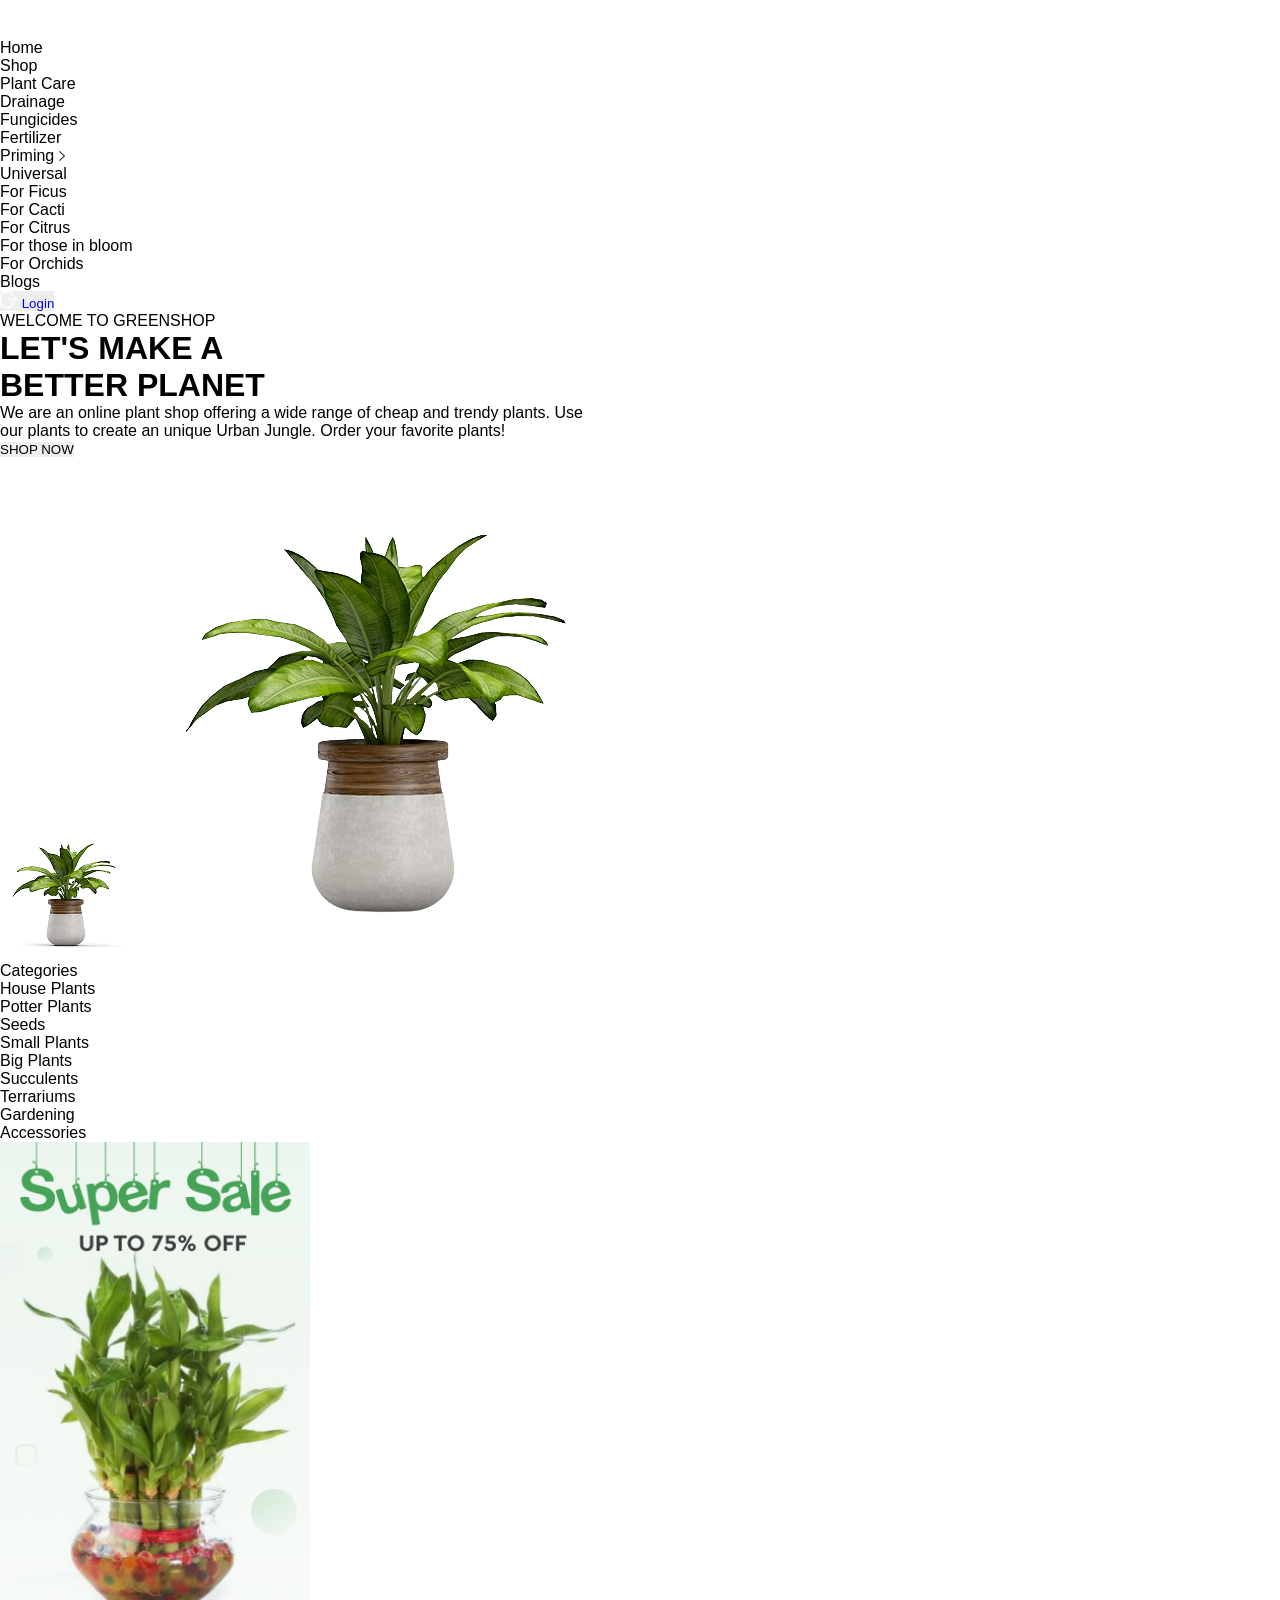
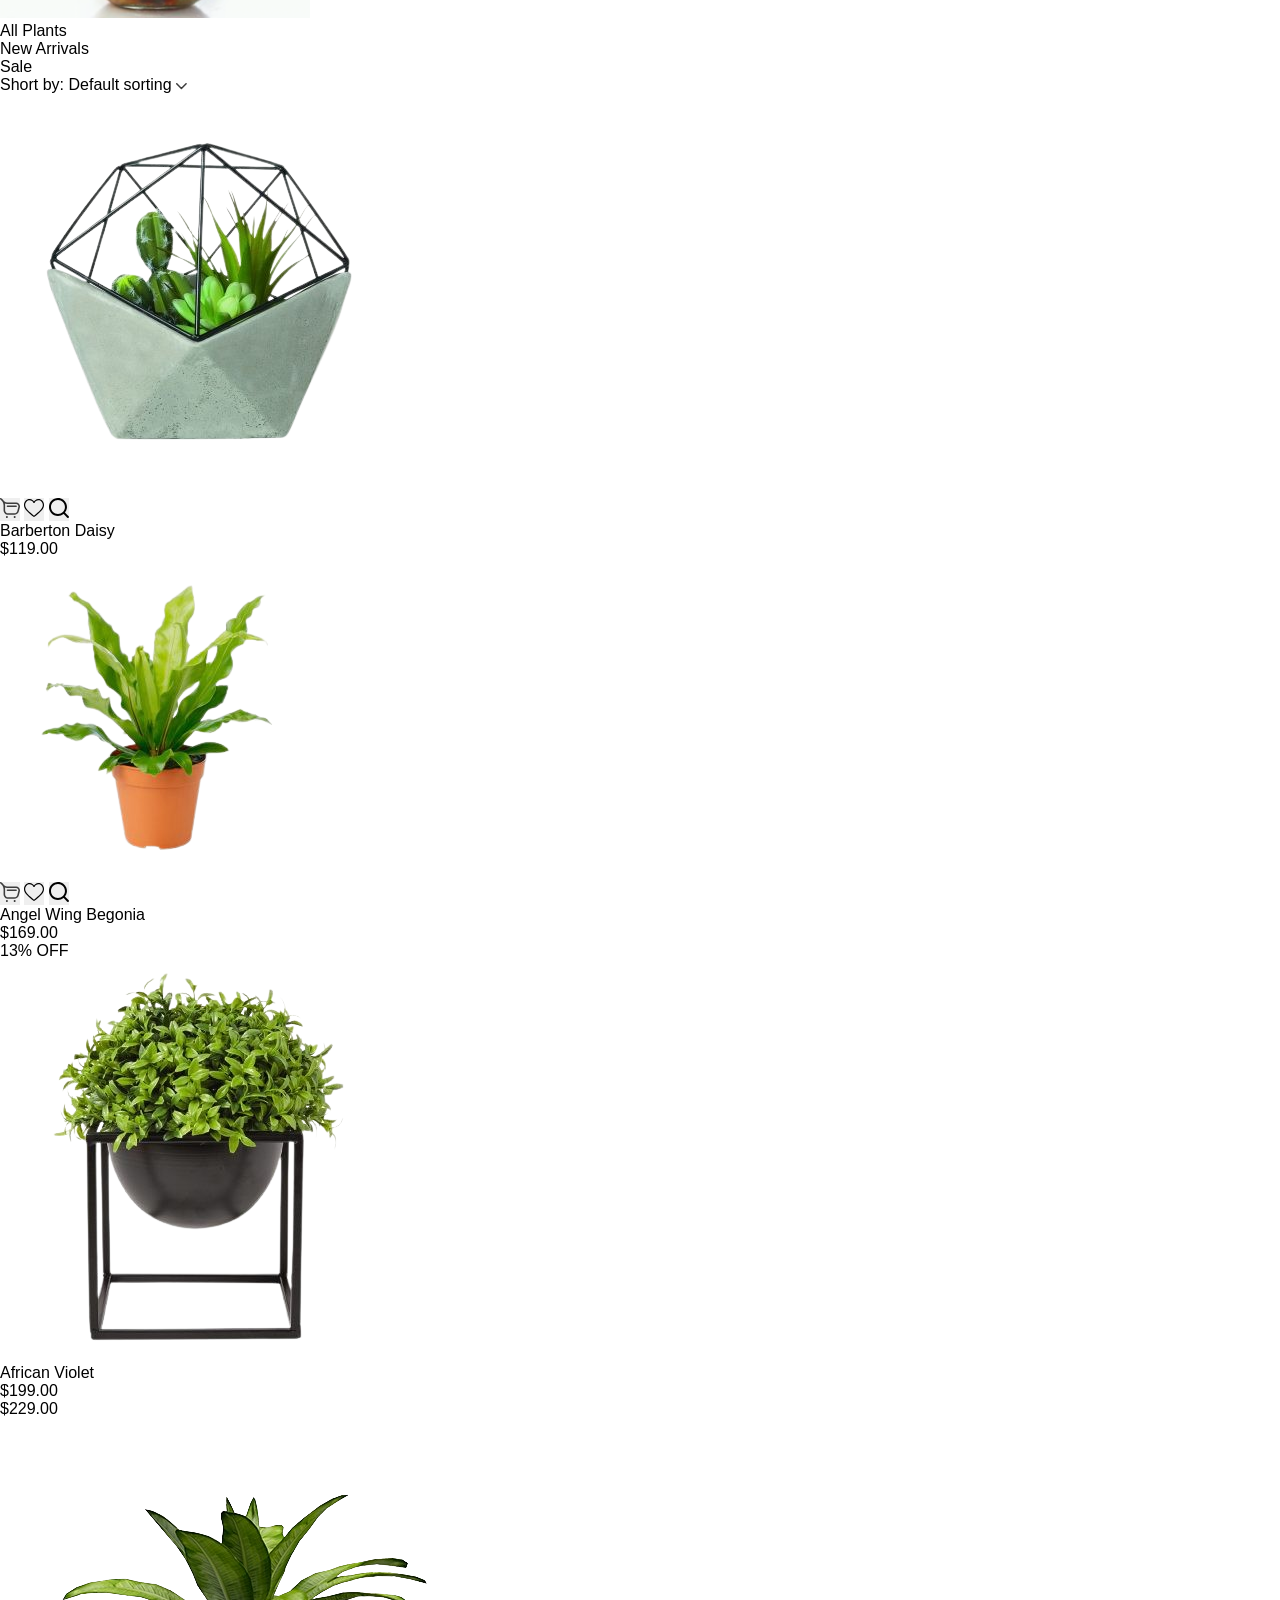
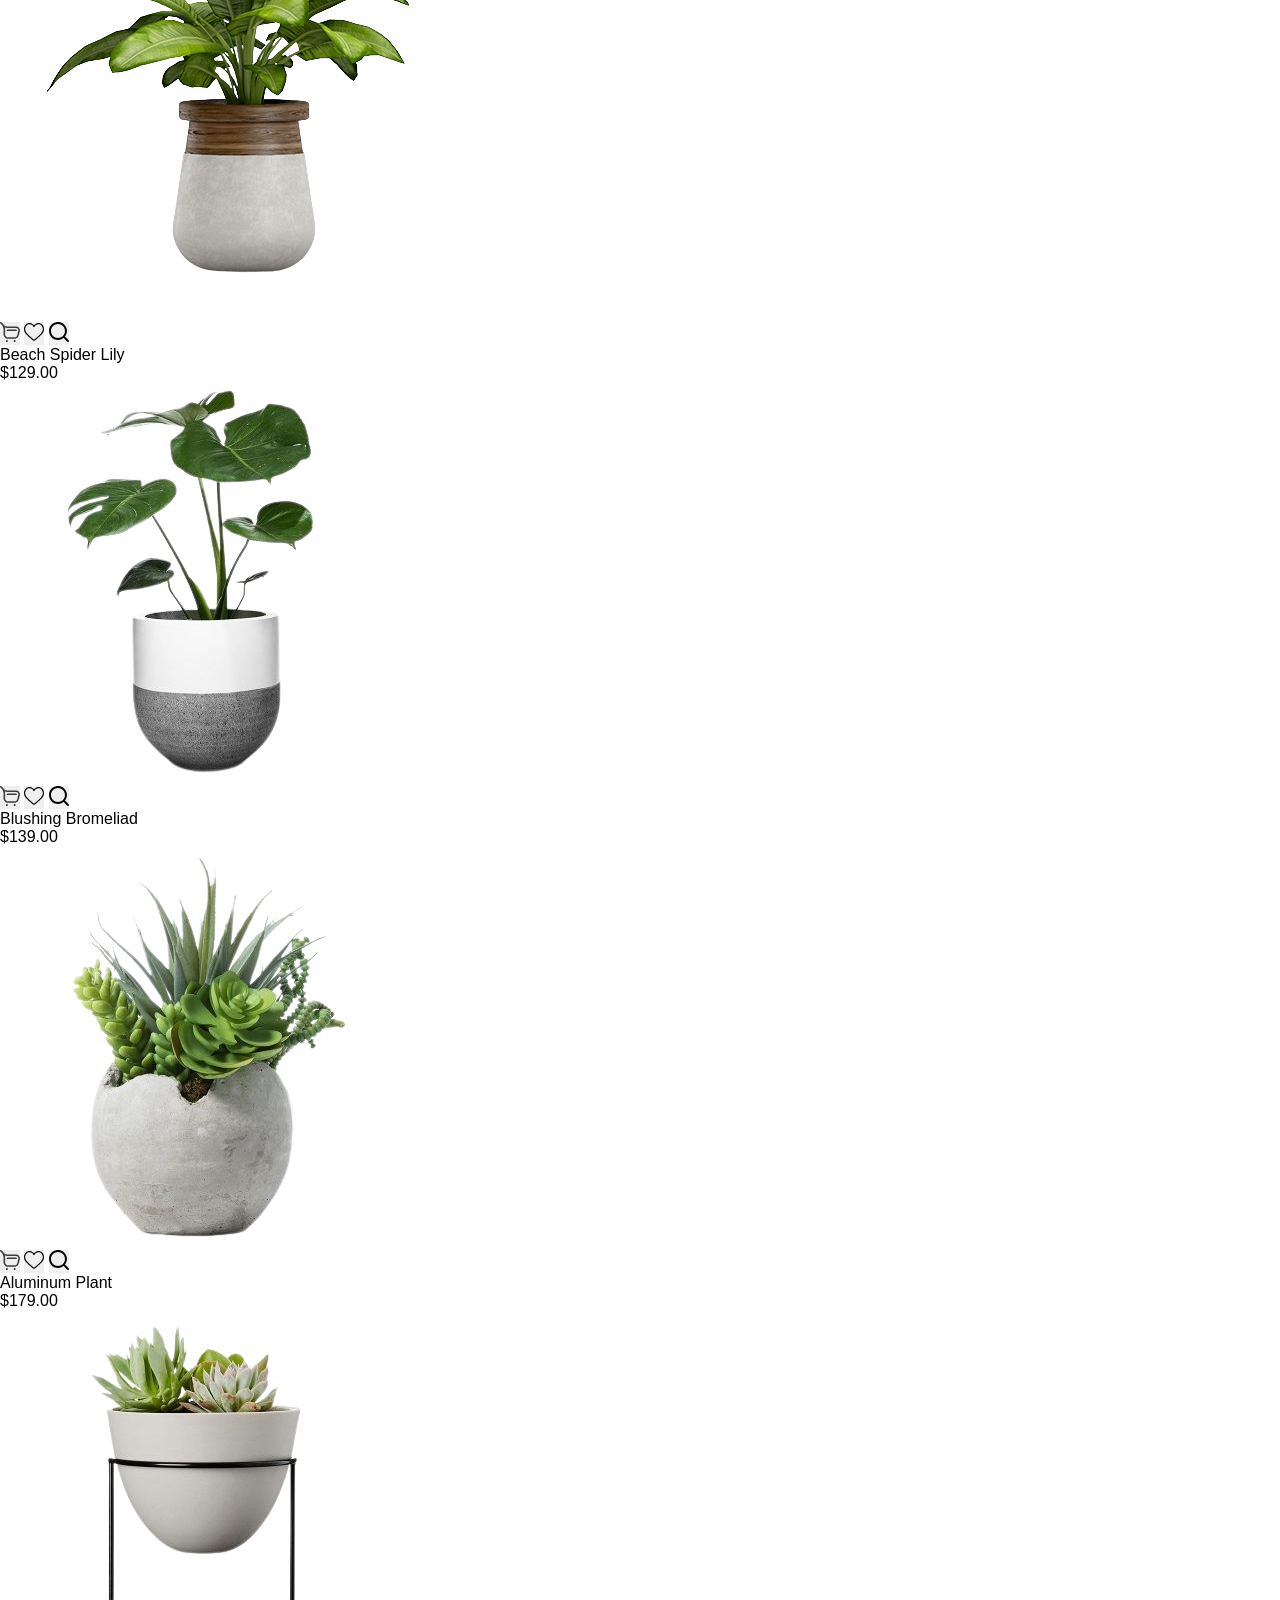
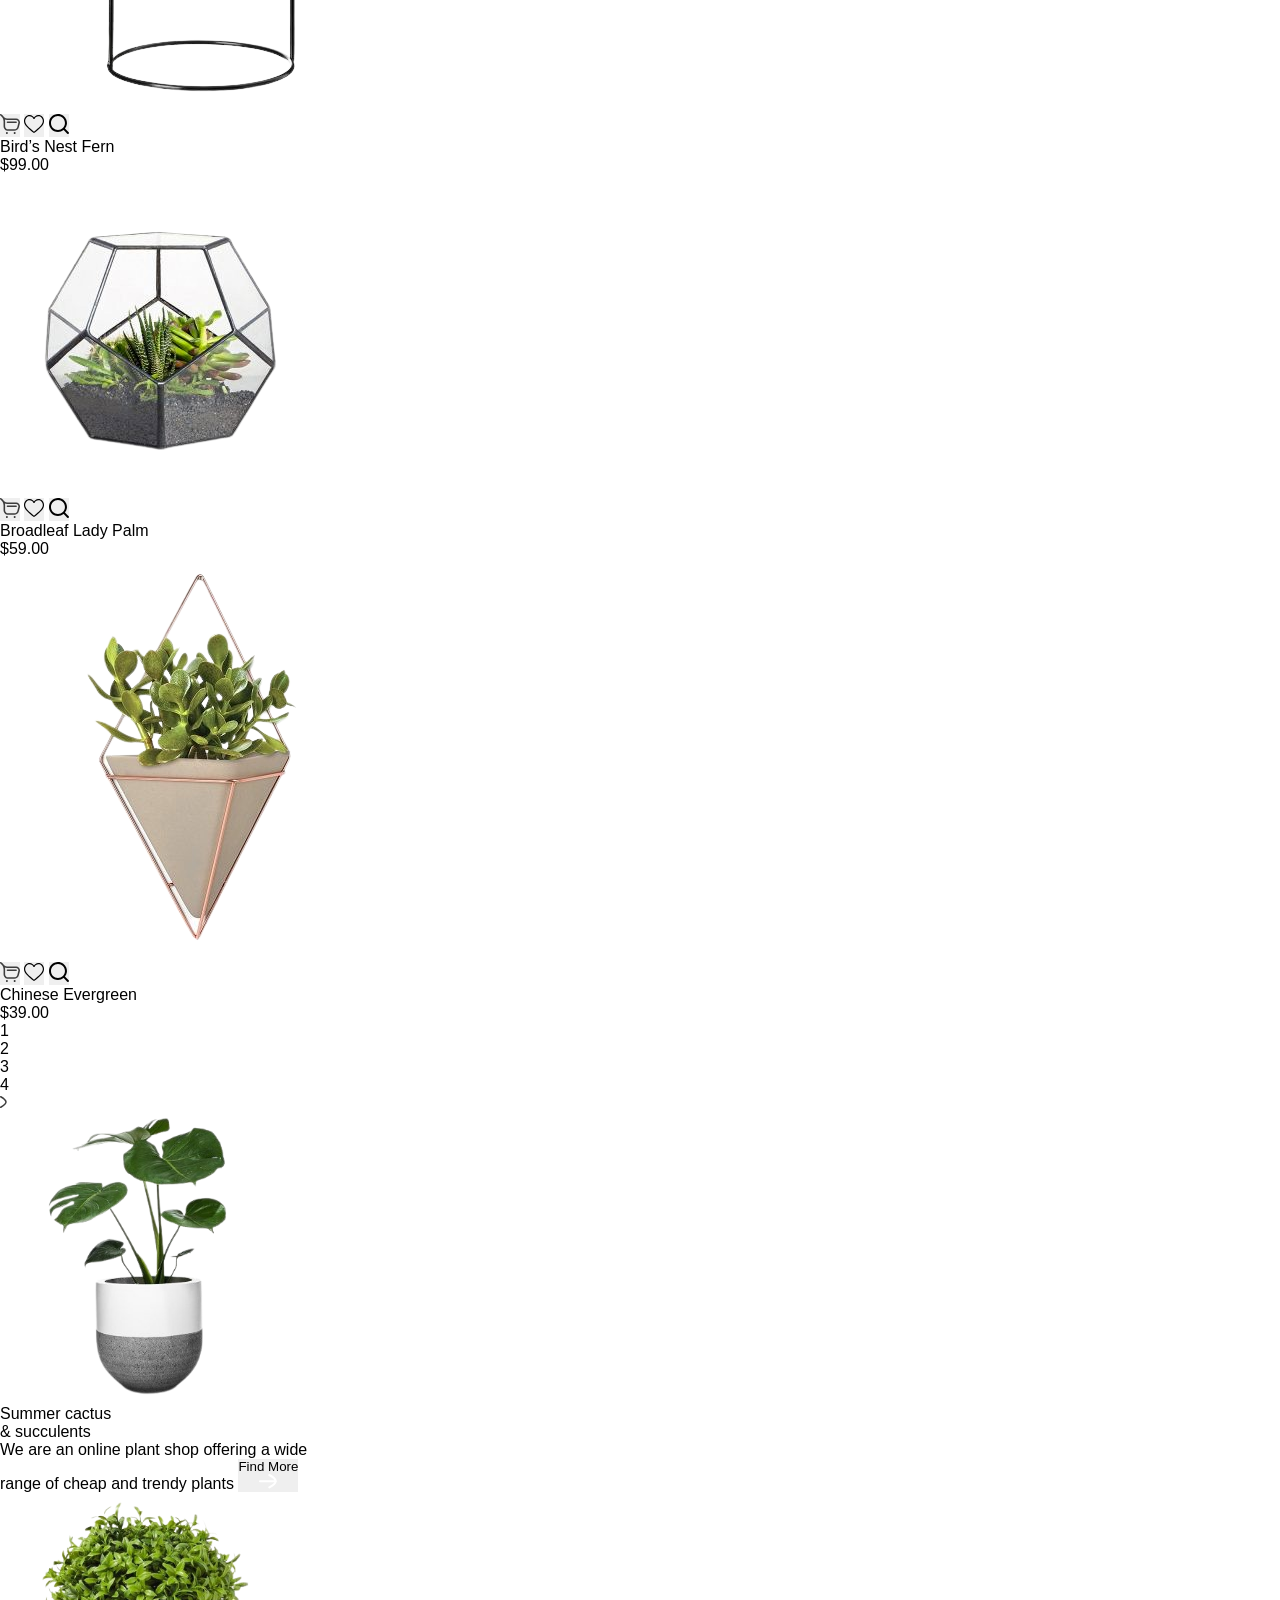
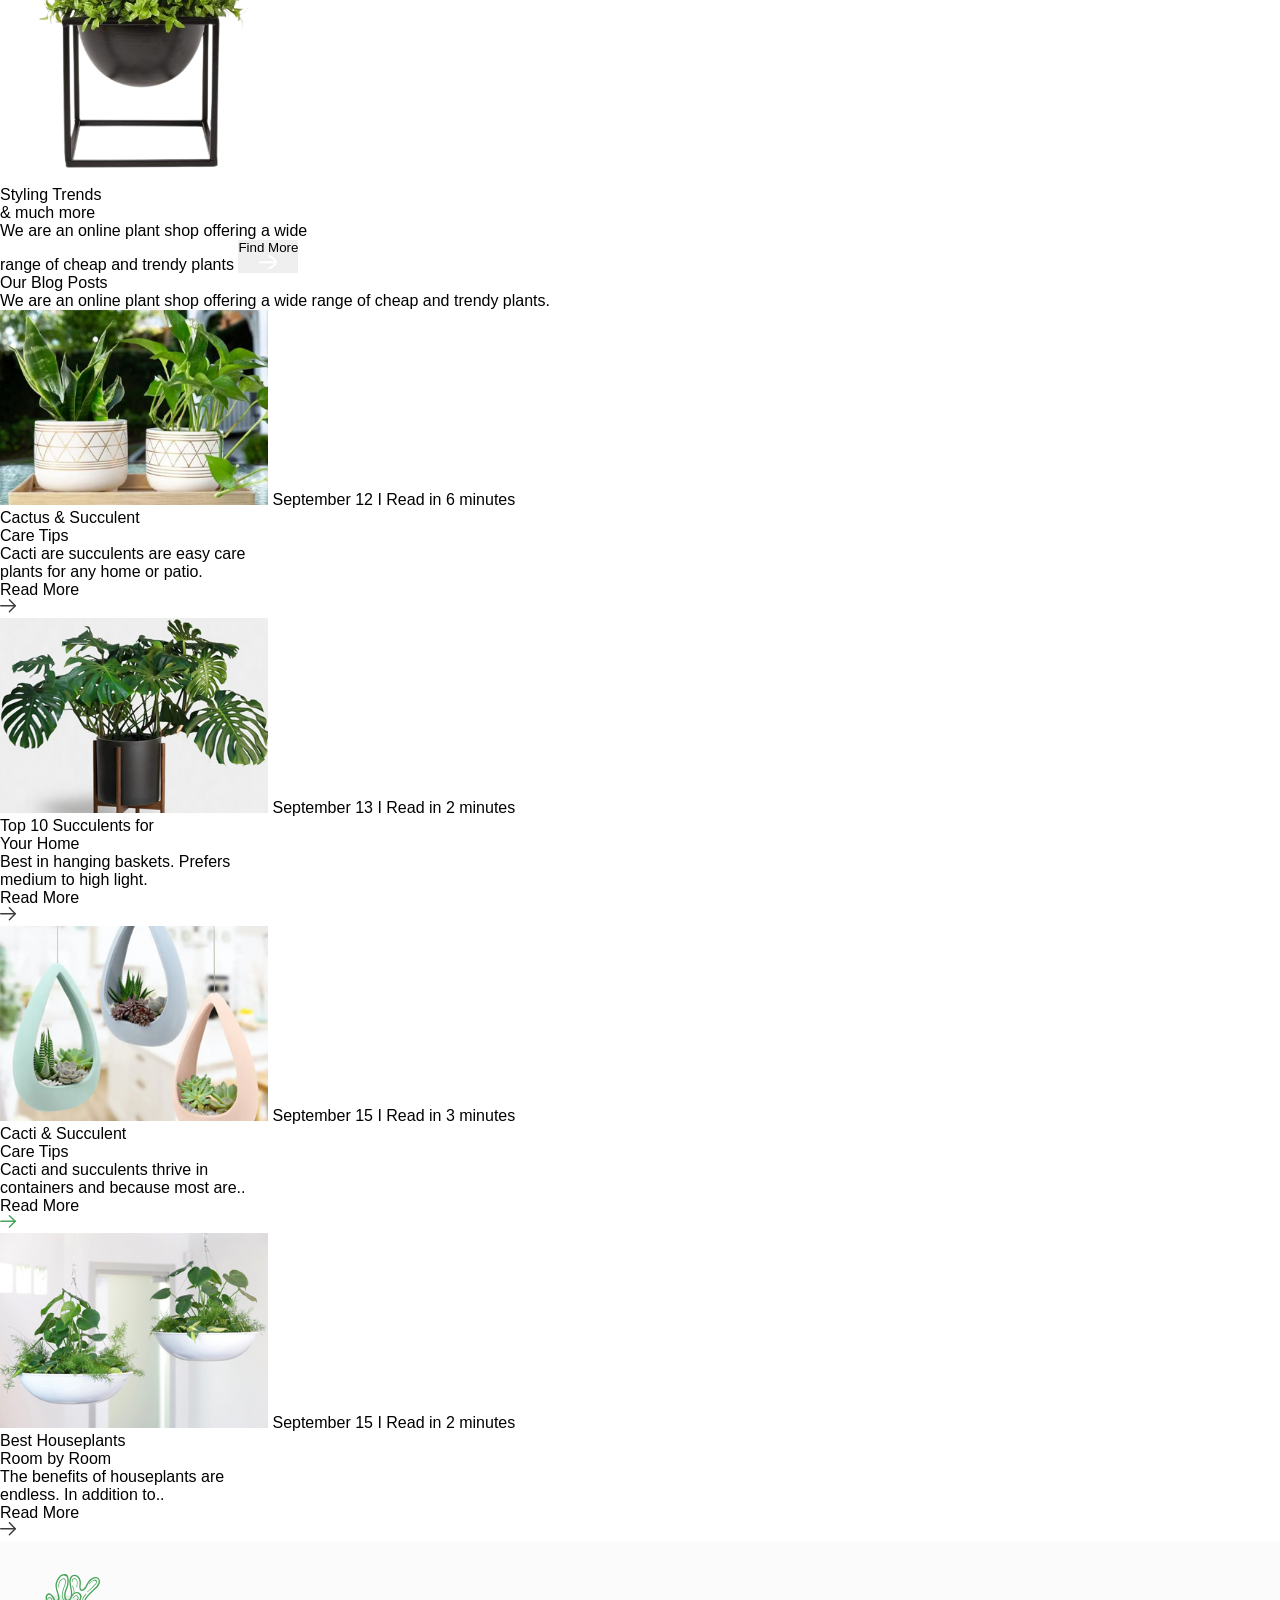
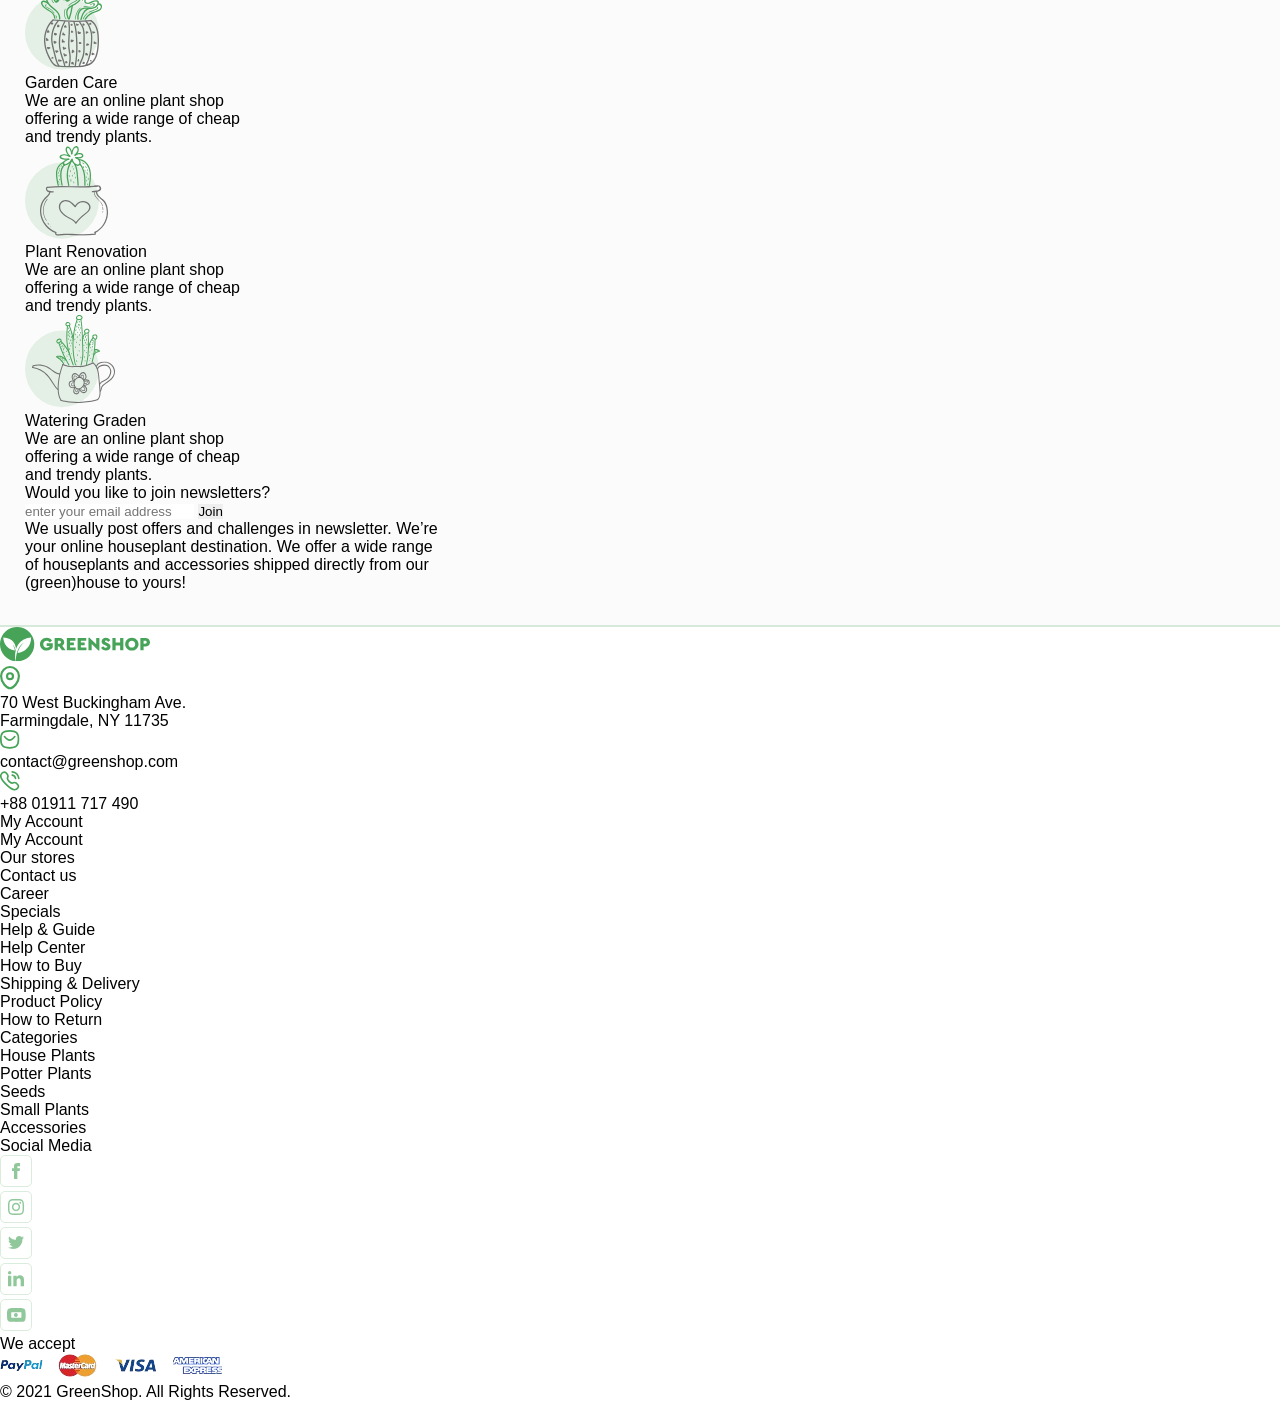
==== commit ed267d83: "add HTML structure" ====
--- a/index.html
+++ b/index.html
@@ -1,19 +1,574 @@
 <!DOCTYPE html>
 <html lang="en">
 <head>
-  <meta charset="UTF-8">
-  <meta name="viewport" content="width=device-width, initial-scale=1.0">
-  <title>Document</title>
-  <link rel="stylesheet" href="styles/style.css">
-  <link rel="stylesheet" href="styles/reset.css">
-  <link rel="stylesheet" href="fonts/stylesheet.css">
+    <meta charset="UTF-8">
+    <meta name="viewport" content="width=device-width, initial-scale=1.0">
+    <title>Document</title>
+    <link rel="stylesheet" href="styles/reset.css">
+    <link rel="stylesheet" href="styles//style.css">
+    <link rel="stylesheet" href="fonts/stylesheet.css">
 </head>
 <body>
-  <div class="container">
-    <div class="menu">
-      <nav class="list-menu">
-        <li class="list-menu-item">
-          <div class="image-menu"><svg width="77" height="96" viewBox="0 0 77 96" fill="none" xmlns="http://www.w3.org/2000/svg">
+    <object type="image/svg+xml" data="sprite.svg" style="display:none;"></object>
+    <div class="header-container">
+        <header class="header-header">
+            <svg class="logo" width="150" height="35">
+                <use href="#logo"></use>
+            </svg>
+            <nav class="header-list">
+                <li class="header-list_item">
+                    <a>Home</a>
+                </li>
+                <li class="header-list_item">
+                    <a>Shop</a>
+                </li>
+                <li class="header-list_item header-active">
+                    <a>Plant Care</a>
+                    <ul class="header-sublist">
+                        <li class="header-sublist-item"><a>Drainage</a></li>
+                        <li class="header-sublist-item"><a>Fungicides</a></li>
+                        <li class="header-sublist-item"><a>Fertilizer</a></li>
+                        <li class="header-sublist-item header-with-arrow">
+                            <a>Priming</a>
+                            <img class="header-img1" src="images/Frame.svg" alt="small image" width="6px" height="10px">
+                            <img class="header-img2" src="images/Frame_2.svg" alt="small image" width="6px" height="10px">
+                            <ul class="header-sublist-second">
+                               <li class="header-sublist-second-item"><a>Universal</a></li>
+                                <li class="header-sublist-second-item"><a>For Ficus</a></li>
+                                <li class="header-sublist-second-item"><a>For Cacti</a></li>
+                                <li class="header-sublist-second-item"><a>For Citrus</a></li>
+                                <li class="header-sublist-second-item"><a>For those in bloom</a></li>
+                                <li class="header-sublist-second-item"><a>For Orchids</a></li>
+
+                            </ul>
+                        </li>
+                    </ul>
+                    
+                </li>
+                <li class="header-list_item"><a>Blogs</a></li>
+            </nav>
+
+            <button class="header-btn">
+            <svg xmlns="http://www.w3.org/2000/svg" width="18" height="17" viewBox="0 0 18 17" fill="none">
+                <path d="M17.0268 8.559H6.99268" stroke="white" stroke-width="1.5" stroke-linecap="round" stroke-linejoin="round"/>
+                <path d="M14.5879 6.129L17.0279 8.559L14.5879 10.989" stroke="white" stroke-width="1.5" stroke-linecap="round" stroke-linejoin="round"/>
+                <path d="M12.5009 4.81667C12.2259 1.83333 11.1092 0.75 6.66752 0.75C0.750021 0.75 0.750021 2.675 0.750021 8.45833C0.750021 14.2417 0.750021 16.1667 6.66752 16.1667C11.1092 16.1667 12.2259 15.0833 12.5009 12.1" stroke="white" stroke-width="1.5" stroke-linecap="round" stroke-linejoin="round"/>
+            </svg>
+            <a class="link-to-registration" href="registration.html">Login</a>
+        </button>
+        </header>
+
+        <main class="header-main">
+            <div class="header-content">
+                <p class="header-eyebrow">WELCOME TO GREENSHOP</p>
+                <h1 class="header-hero-title">LET'S MAKE A<br>BETTER <span class="header-accent">PLANET</span></h1>
+                <p class="header-lead">We are an online plant shop offering a wide range of cheap and trendy plants. Use<br>our plants to create an unique Urban Jungle. Order your favorite plants!</p>
+
+                <button class="header-main_btn">
+                    <a>SHOP NOW</a>
+                </button>
+            </div>
+            
+
+            <div class="header-image">
+                <img src="images/smallPlant.png.png" alt="small image" class="header-small">
+                <img src="images/image_5.png" alt="big image" class="header-big">
+            </div>
+            
+
+        </main>
+        
+        
+    </div>
+
+    <div class="main-container">
+
+    <div class="main-sidebar">
+      <div class="main-categories">
+            <span>Categories</span>
+            <nav class="main-list">
+                <li class="main-list_item main-active"><a>House Plants</a></li>
+                <li class="main-list_item"><a>Potter Plants</a></li>
+                <li class="main-list_item"><a>Seeds</a></li>
+                <li class="main-list_item"><a>Small Plants</a></li>
+                <li class="main-list_item"><a>Big Plants</a></li>
+                <li class="main-list_item"><a>Succulents</a></li>
+                <li class="main-list_item"><a>Terrariums</a></li>
+                <li class="main-list_item"><a>Gardening</a></li>
+                <li class="main-list_item"><a>Accessories</a></li>
+            </nav>
+      </div>
+
+        
+      <div class="main-sale-banner">
+        <img src="images/Super_Sale_Banner.png" alt="Sale plant" width="310px">
+      </div>
+
+    </div>
+
+    <main class="main-main-content">
+      <div class="main-filter-bar">
+        <nav class="main-main_list">
+          <li class="main-main_list_item main_active"><a>All Plants</a></li>
+          <li class="main-main_list_item"><a>New Arrivals</a></li>
+          <li class="main-main_list_item"><a>Sale</a></li>
+        </nav>
+
+        <div class="main-sort">
+          <span>Short by: Default sorting</span>
+          <img src="images/Arrow_Down.svg">
+        </div>
+      </div>
+
+    
+      <section class="main-plants-row">
+        <div class="main-plant-card main-with-icons">
+            <div class="main-green-border"></div>
+          <div class="main-img_space">
+                <img src="images/image_2.png" alt="Barberton Daisy">
+          </div>
+           <div class="main-card-icons">
+                <button class="main-icon">
+                    <svg class="main-become-green" xmlns="http://www.w3.org/2000/svg" width="20" height="20" viewBox="0 0 20 20" fill="#3D3D3D">
+                        <g clip-path="url(#clip0_2_1949)">
+                            <path d="M14.294 16.8745H8.24077C5.65655 16.8745 3.55412 14.7721 3.55412 12.1879V7.38405C3.55412 4.98175 2.35676 2.75813 0.351225 1.4358C-0.00894369 1.19834 -0.108379 0.713895 0.129078 0.353726C0.366535 -0.00648163 0.850939 -0.105956 1.21119 0.131579C2.35606 0.886442 3.28487 1.88204 3.94905 3.02832C4.09258 3.18911 5.24995 4.41584 7.14726 4.41584H16.142C18.596 4.36995 20.5168 6.83267 19.8752 9.20138L18.8397 13.3284C18.3159 15.4163 16.4466 16.8745 14.294 16.8745ZM4.91926 5.53677C5.04912 6.1367 5.11634 6.7553 5.11634 7.38405V12.1879C5.11634 13.9107 6.51796 15.3123 8.24077 15.3123H14.294C15.7291 15.3123 16.9752 14.3401 17.3245 12.9482L18.3599 8.82121C18.7412 7.41373 17.5997 5.95084 16.142 5.97806H7.14722C6.28913 5.97806 5.54224 5.79305 4.91926 5.53677ZM7.85021 19.0226C7.85021 18.4833 7.41307 18.0462 6.87383 18.0462C5.57828 18.0978 5.57942 19.9479 6.87383 19.999C7.41307 19.999 7.85021 19.5618 7.85021 19.0226ZM15.6222 19.0226C15.6222 18.4833 15.1851 18.0462 14.6459 18.0462C13.3503 18.0978 13.3514 19.9479 14.6459 19.999C15.1851 19.999 15.6222 19.5618 15.6222 19.0226ZM16.9231 8.32138C16.9231 7.88998 16.5734 7.54027 16.142 7.54027H7.45966C6.42329 7.58152 6.42407 9.0616 7.45966 9.10249H16.142C16.5734 9.10249 16.9231 8.75279 16.9231 8.32138Z"/>
+                        </g>
+                        <defs>
+                            <clipPath id="clip0_2_1949">
+                            <rect width="20" height="20" fill="white"/>
+                            </clipPath>
+                        </defs>
+                    </svg>
+                </button>
+                <button class="main-icon">
+                    <svg class="main-become-green" xmlns="http://www.w3.org/2000/svg" width="20" height="20" viewBox="0 0 20 20">
+                        <path d="M10 18.8873C9.71527 18.8873 9.44077 18.7842 9.22684 18.5968C8.41888 17.8903 7.63992 17.2264 6.95267 16.6408L6.94916 16.6377C4.93423 14.9207 3.19427 13.4378 1.98364 11.9771C0.630341 10.3441 0 8.79578 0 7.10434C0 5.46097 0.563507 3.94485 1.58661 2.83508C2.62192 1.71219 4.04251 1.09375 5.58716 1.09375C6.74164 1.09375 7.79892 1.45874 8.72955 2.1785C9.19922 2.54181 9.62494 2.98645 10 3.5051C10.3752 2.98645 10.8008 2.54181 11.2706 2.1785C12.2012 1.45874 13.2585 1.09375 14.413 1.09375C15.9575 1.09375 17.3782 1.71219 18.4135 2.83508C19.4366 3.94485 20 5.46097 20 7.10434C20 8.79578 19.3698 10.3441 18.0165 11.9769C16.8059 13.4378 15.0661 14.9205 13.0515 16.6374C12.363 17.224 11.5828 17.8889 10.773 18.5971C10.5592 18.7842 10.2846 18.8873 10 18.8873ZM5.58716 2.26532C4.37363 2.26532 3.25882 2.74963 2.44781 3.62915C1.62476 4.52194 1.17142 5.75607 1.17142 7.10434C1.17142 8.52692 1.70013 9.79919 2.88559 11.2296C4.03137 12.6122 5.73563 14.0645 7.70889 15.7462L7.71255 15.7492C8.4024 16.3371 9.18442 17.0036 9.99832 17.7153C10.8171 17.0023 11.6003 16.3347 12.2916 15.7458C14.2647 14.0642 15.9688 12.6122 17.1146 11.2296C18.2999 9.79919 18.8286 8.52692 18.8286 7.10434C18.8286 5.75607 18.3752 4.52194 17.5522 3.62915C16.7413 2.74963 15.6264 2.26532 14.413 2.26532C13.524 2.26532 12.7078 2.54791 11.9872 3.10516C11.3449 3.60199 10.8975 4.23004 10.6352 4.66949C10.5003 4.89548 10.2629 5.03036 10 5.03036C9.73709 5.03036 9.49966 4.89548 9.36478 4.66949C9.10263 4.23004 8.65524 3.60199 8.01285 3.10516C7.29218 2.54791 6.47598 2.26532 5.58716 2.26532Z"/>
+                    </svg>
+                </button>
+                <button class="main-icon">
+                    <svg class="main-become-green" xmlns="http://www.w3.org/2000/svg" width="20" height="20" viewBox="0 0 20 20">
+                        <g clip-path="url(#clip0_2_1953)">
+                            <path d="M14.5656 16.0023C10.5704 19.1859 4.98549 18.3049 2.02729 14.6536C-0.827886 11.1285 -0.64932 6.04314 2.44811 2.82458C5.64856 -0.50074 10.6802 -0.944658 14.3277 1.78316C15.6345 2.76027 16.6104 4.00337 17.246 5.50807C17.8853 7.02151 18.0795 8.59614 17.8578 10.2201C17.6368 11.8365 16.9918 13.2769 15.9423 14.6212C16.0272 14.6767 16.1178 14.7167 16.1827 14.7816C17.3365 15.9305 18.4859 17.0836 19.6397 18.2325C19.9132 18.5047 20.0493 18.8218 19.9682 19.204C19.8071 19.9644 18.9018 20.2579 18.3211 19.7359C18.0489 19.4918 17.7985 19.2227 17.54 18.9642C16.5923 18.0171 15.6451 17.0693 14.6973 16.1221C14.658 16.0847 14.6168 16.0497 14.5656 16.0023ZM15.9529 8.98636C15.9629 5.12659 12.8468 2.00605 8.97825 2.00043C5.12035 1.99481 2.00669 5.09037 1.98983 8.94765C1.97297 12.8168 5.08289 15.9461 8.96326 15.9642C12.8055 15.9823 15.9429 12.8499 15.9529 8.98636Z"/>
+                        </g>
+                        <defs>
+                            <clipPath id="clip0_2_1953">
+                            <rect width="19.9913" height="20" fill="white">
+                            </clipPath>
+                        </defs>
+                    </svg>
+                </button>
+          </div>
+          <span>Barberton Daisy</span>
+          <p class="main-price">$119.00</p>
+        </div>
+
+        <div class="main-plant-card main-with-icons">
+            <div class="main-green-border"></div>
+          <div class="main-img_space">
+                <img src="images/image_3.png">
+          </div>
+          <div class="main-card-icons">
+                <button class="main-icon">
+                    <svg class="main-become-green" xmlns="http://www.w3.org/2000/svg" width="20" height="20" viewBox="0 0 20 20" fill="#3D3D3D">
+                        <g clip-path="url(#clip0_2_1949)">
+                            <path d="M14.294 16.8745H8.24077C5.65655 16.8745 3.55412 14.7721 3.55412 12.1879V7.38405C3.55412 4.98175 2.35676 2.75813 0.351225 1.4358C-0.00894369 1.19834 -0.108379 0.713895 0.129078 0.353726C0.366535 -0.00648163 0.850939 -0.105956 1.21119 0.131579C2.35606 0.886442 3.28487 1.88204 3.94905 3.02832C4.09258 3.18911 5.24995 4.41584 7.14726 4.41584H16.142C18.596 4.36995 20.5168 6.83267 19.8752 9.20138L18.8397 13.3284C18.3159 15.4163 16.4466 16.8745 14.294 16.8745ZM4.91926 5.53677C5.04912 6.1367 5.11634 6.7553 5.11634 7.38405V12.1879C5.11634 13.9107 6.51796 15.3123 8.24077 15.3123H14.294C15.7291 15.3123 16.9752 14.3401 17.3245 12.9482L18.3599 8.82121C18.7412 7.41373 17.5997 5.95084 16.142 5.97806H7.14722C6.28913 5.97806 5.54224 5.79305 4.91926 5.53677ZM7.85021 19.0226C7.85021 18.4833 7.41307 18.0462 6.87383 18.0462C5.57828 18.0978 5.57942 19.9479 6.87383 19.999C7.41307 19.999 7.85021 19.5618 7.85021 19.0226ZM15.6222 19.0226C15.6222 18.4833 15.1851 18.0462 14.6459 18.0462C13.3503 18.0978 13.3514 19.9479 14.6459 19.999C15.1851 19.999 15.6222 19.5618 15.6222 19.0226ZM16.9231 8.32138C16.9231 7.88998 16.5734 7.54027 16.142 7.54027H7.45966C6.42329 7.58152 6.42407 9.0616 7.45966 9.10249H16.142C16.5734 9.10249 16.9231 8.75279 16.9231 8.32138Z"/>
+                        </g>
+                        <defs>
+                            <clipPath id="clip0_2_1949">
+                            <rect width="20" height="20" fill="white"/>
+                            </clipPath>
+                        </defs>
+                    </svg>
+                </button>
+                <button class="main-icon">
+                    <svg class="main-become-green" xmlns="http://www.w3.org/2000/svg" width="20" height="20" viewBox="0 0 20 20">
+                        <path d="M10 18.8873C9.71527 18.8873 9.44077 18.7842 9.22684 18.5968C8.41888 17.8903 7.63992 17.2264 6.95267 16.6408L6.94916 16.6377C4.93423 14.9207 3.19427 13.4378 1.98364 11.9771C0.630341 10.3441 0 8.79578 0 7.10434C0 5.46097 0.563507 3.94485 1.58661 2.83508C2.62192 1.71219 4.04251 1.09375 5.58716 1.09375C6.74164 1.09375 7.79892 1.45874 8.72955 2.1785C9.19922 2.54181 9.62494 2.98645 10 3.5051C10.3752 2.98645 10.8008 2.54181 11.2706 2.1785C12.2012 1.45874 13.2585 1.09375 14.413 1.09375C15.9575 1.09375 17.3782 1.71219 18.4135 2.83508C19.4366 3.94485 20 5.46097 20 7.10434C20 8.79578 19.3698 10.3441 18.0165 11.9769C16.8059 13.4378 15.0661 14.9205 13.0515 16.6374C12.363 17.224 11.5828 17.8889 10.773 18.5971C10.5592 18.7842 10.2846 18.8873 10 18.8873ZM5.58716 2.26532C4.37363 2.26532 3.25882 2.74963 2.44781 3.62915C1.62476 4.52194 1.17142 5.75607 1.17142 7.10434C1.17142 8.52692 1.70013 9.79919 2.88559 11.2296C4.03137 12.6122 5.73563 14.0645 7.70889 15.7462L7.71255 15.7492C8.4024 16.3371 9.18442 17.0036 9.99832 17.7153C10.8171 17.0023 11.6003 16.3347 12.2916 15.7458C14.2647 14.0642 15.9688 12.6122 17.1146 11.2296C18.2999 9.79919 18.8286 8.52692 18.8286 7.10434C18.8286 5.75607 18.3752 4.52194 17.5522 3.62915C16.7413 2.74963 15.6264 2.26532 14.413 2.26532C13.524 2.26532 12.7078 2.54791 11.9872 3.10516C11.3449 3.60199 10.8975 4.23004 10.6352 4.66949C10.5003 4.89548 10.2629 5.03036 10 5.03036C9.73709 5.03036 9.49966 4.89548 9.36478 4.66949C9.10263 4.23004 8.65524 3.60199 8.01285 3.10516C7.29218 2.54791 6.47598 2.26532 5.58716 2.26532Z"/>
+                    </svg>
+                </button>
+                <button class="main-icon">
+                    <svg class="main-become-green" xmlns="http://www.w3.org/2000/svg" width="20" height="20" viewBox="0 0 20 20">
+                        <g clip-path="url(#clip0_2_1953)">
+                            <path d="M14.5656 16.0023C10.5704 19.1859 4.98549 18.3049 2.02729 14.6536C-0.827886 11.1285 -0.64932 6.04314 2.44811 2.82458C5.64856 -0.50074 10.6802 -0.944658 14.3277 1.78316C15.6345 2.76027 16.6104 4.00337 17.246 5.50807C17.8853 7.02151 18.0795 8.59614 17.8578 10.2201C17.6368 11.8365 16.9918 13.2769 15.9423 14.6212C16.0272 14.6767 16.1178 14.7167 16.1827 14.7816C17.3365 15.9305 18.4859 17.0836 19.6397 18.2325C19.9132 18.5047 20.0493 18.8218 19.9682 19.204C19.8071 19.9644 18.9018 20.2579 18.3211 19.7359C18.0489 19.4918 17.7985 19.2227 17.54 18.9642C16.5923 18.0171 15.6451 17.0693 14.6973 16.1221C14.658 16.0847 14.6168 16.0497 14.5656 16.0023ZM15.9529 8.98636C15.9629 5.12659 12.8468 2.00605 8.97825 2.00043C5.12035 1.99481 2.00669 5.09037 1.98983 8.94765C1.97297 12.8168 5.08289 15.9461 8.96326 15.9642C12.8055 15.9823 15.9429 12.8499 15.9529 8.98636Z"/>
+                        </g>
+                        <defs>
+                            <clipPath id="clip0_2_1953">
+                            <rect width="19.9913" height="20" fill="white">
+                            </clipPath>
+                        </defs>
+                    </svg>
+                </button>
+          </div>
+          <span>Angel Wing Begonia</span>
+          <p class="main-price">$169.00</p>
+        </div>
+
+        <div class="main-plant-card main-with-discount">
+            <div class="main-discount">13% OFF</div>
+            <div class="main-img_space">
+                <img src="images/image_4.png" alt="Barberton Daisy">
+            </div>
+            <span>African Violet</span>
+            <nav class="main-price-and-old-price">
+                <li class="main-price">$199.00</li>
+                <li class="main-old-price">$229.00</li>
+            </nav>
+        </div>
+
+        <div class="main-plant-card main-with-icons">
+            <div class="main-green-border"></div>
+          <div class="main-img_space">
+              <img src="images/image_5.png">
+          </div>
+          <div class="main-card-icons">
+                <button class="main-icon">
+                    <svg class="main-become-green" xmlns="http://www.w3.org/2000/svg" width="20" height="20" viewBox="0 0 20 20" fill="#3D3D3D">
+                        <g clip-path="url(#clip0_2_1949)">
+                            <path d="M14.294 16.8745H8.24077C5.65655 16.8745 3.55412 14.7721 3.55412 12.1879V7.38405C3.55412 4.98175 2.35676 2.75813 0.351225 1.4358C-0.00894369 1.19834 -0.108379 0.713895 0.129078 0.353726C0.366535 -0.00648163 0.850939 -0.105956 1.21119 0.131579C2.35606 0.886442 3.28487 1.88204 3.94905 3.02832C4.09258 3.18911 5.24995 4.41584 7.14726 4.41584H16.142C18.596 4.36995 20.5168 6.83267 19.8752 9.20138L18.8397 13.3284C18.3159 15.4163 16.4466 16.8745 14.294 16.8745ZM4.91926 5.53677C5.04912 6.1367 5.11634 6.7553 5.11634 7.38405V12.1879C5.11634 13.9107 6.51796 15.3123 8.24077 15.3123H14.294C15.7291 15.3123 16.9752 14.3401 17.3245 12.9482L18.3599 8.82121C18.7412 7.41373 17.5997 5.95084 16.142 5.97806H7.14722C6.28913 5.97806 5.54224 5.79305 4.91926 5.53677ZM7.85021 19.0226C7.85021 18.4833 7.41307 18.0462 6.87383 18.0462C5.57828 18.0978 5.57942 19.9479 6.87383 19.999C7.41307 19.999 7.85021 19.5618 7.85021 19.0226ZM15.6222 19.0226C15.6222 18.4833 15.1851 18.0462 14.6459 18.0462C13.3503 18.0978 13.3514 19.9479 14.6459 19.999C15.1851 19.999 15.6222 19.5618 15.6222 19.0226ZM16.9231 8.32138C16.9231 7.88998 16.5734 7.54027 16.142 7.54027H7.45966C6.42329 7.58152 6.42407 9.0616 7.45966 9.10249H16.142C16.5734 9.10249 16.9231 8.75279 16.9231 8.32138Z"/>
+                        </g>
+                        <defs>
+                            <clipPath id="clip0_2_1949">
+                            <rect width="20" height="20" fill="white"/>
+                            </clipPath>
+                        </defs>
+                    </svg>
+                </button>
+                <button class="main-icon">
+                    <svg class="main-become-green" xmlns="http://www.w3.org/2000/svg" width="20" height="20" viewBox="0 0 20 20">
+                        <path d="M10 18.8873C9.71527 18.8873 9.44077 18.7842 9.22684 18.5968C8.41888 17.8903 7.63992 17.2264 6.95267 16.6408L6.94916 16.6377C4.93423 14.9207 3.19427 13.4378 1.98364 11.9771C0.630341 10.3441 0 8.79578 0 7.10434C0 5.46097 0.563507 3.94485 1.58661 2.83508C2.62192 1.71219 4.04251 1.09375 5.58716 1.09375C6.74164 1.09375 7.79892 1.45874 8.72955 2.1785C9.19922 2.54181 9.62494 2.98645 10 3.5051C10.3752 2.98645 10.8008 2.54181 11.2706 2.1785C12.2012 1.45874 13.2585 1.09375 14.413 1.09375C15.9575 1.09375 17.3782 1.71219 18.4135 2.83508C19.4366 3.94485 20 5.46097 20 7.10434C20 8.79578 19.3698 10.3441 18.0165 11.9769C16.8059 13.4378 15.0661 14.9205 13.0515 16.6374C12.363 17.224 11.5828 17.8889 10.773 18.5971C10.5592 18.7842 10.2846 18.8873 10 18.8873ZM5.58716 2.26532C4.37363 2.26532 3.25882 2.74963 2.44781 3.62915C1.62476 4.52194 1.17142 5.75607 1.17142 7.10434C1.17142 8.52692 1.70013 9.79919 2.88559 11.2296C4.03137 12.6122 5.73563 14.0645 7.70889 15.7462L7.71255 15.7492C8.4024 16.3371 9.18442 17.0036 9.99832 17.7153C10.8171 17.0023 11.6003 16.3347 12.2916 15.7458C14.2647 14.0642 15.9688 12.6122 17.1146 11.2296C18.2999 9.79919 18.8286 8.52692 18.8286 7.10434C18.8286 5.75607 18.3752 4.52194 17.5522 3.62915C16.7413 2.74963 15.6264 2.26532 14.413 2.26532C13.524 2.26532 12.7078 2.54791 11.9872 3.10516C11.3449 3.60199 10.8975 4.23004 10.6352 4.66949C10.5003 4.89548 10.2629 5.03036 10 5.03036C9.73709 5.03036 9.49966 4.89548 9.36478 4.66949C9.10263 4.23004 8.65524 3.60199 8.01285 3.10516C7.29218 2.54791 6.47598 2.26532 5.58716 2.26532Z"/>
+                    </svg>
+                </button>
+                <button class="main-icon">
+                    <svg class="main-become-green" xmlns="http://www.w3.org/2000/svg" width="20" height="20" viewBox="0 0 20 20">
+                        <g clip-path="url(#clip0_2_1953)">
+                            <path d="M14.5656 16.0023C10.5704 19.1859 4.98549 18.3049 2.02729 14.6536C-0.827886 11.1285 -0.64932 6.04314 2.44811 2.82458C5.64856 -0.50074 10.6802 -0.944658 14.3277 1.78316C15.6345 2.76027 16.6104 4.00337 17.246 5.50807C17.8853 7.02151 18.0795 8.59614 17.8578 10.2201C17.6368 11.8365 16.9918 13.2769 15.9423 14.6212C16.0272 14.6767 16.1178 14.7167 16.1827 14.7816C17.3365 15.9305 18.4859 17.0836 19.6397 18.2325C19.9132 18.5047 20.0493 18.8218 19.9682 19.204C19.8071 19.9644 18.9018 20.2579 18.3211 19.7359C18.0489 19.4918 17.7985 19.2227 17.54 18.9642C16.5923 18.0171 15.6451 17.0693 14.6973 16.1221C14.658 16.0847 14.6168 16.0497 14.5656 16.0023ZM15.9529 8.98636C15.9629 5.12659 12.8468 2.00605 8.97825 2.00043C5.12035 1.99481 2.00669 5.09037 1.98983 8.94765C1.97297 12.8168 5.08289 15.9461 8.96326 15.9642C12.8055 15.9823 15.9429 12.8499 15.9529 8.98636Z"/>
+                        </g>
+                        <defs>
+                            <clipPath id="clip0_2_1953">
+                            <rect width="19.9913" height="20" fill="white">
+                            </clipPath>
+                        </defs>
+                    </svg>
+                </button>
+          </div>
+          <span>Beach Spider Lily</span>
+          <p class="main-price">$129.00</p>
+        </div>
+
+        <div class="main-plant-card main-with-icons">
+            <div class="main-green-border"></div>
+          <div class="main-img_space">
+              <img src="images/image_6.png">
+          </div>
+          <div class="main-card-icons">
+                <button class="main-icon">
+                    <svg class="main-become-green" xmlns="http://www.w3.org/2000/svg" width="20" height="20" viewBox="0 0 20 20" fill="#3D3D3D">
+                        <g clip-path="url(#clip0_2_1949)">
+                            <path d="M14.294 16.8745H8.24077C5.65655 16.8745 3.55412 14.7721 3.55412 12.1879V7.38405C3.55412 4.98175 2.35676 2.75813 0.351225 1.4358C-0.00894369 1.19834 -0.108379 0.713895 0.129078 0.353726C0.366535 -0.00648163 0.850939 -0.105956 1.21119 0.131579C2.35606 0.886442 3.28487 1.88204 3.94905 3.02832C4.09258 3.18911 5.24995 4.41584 7.14726 4.41584H16.142C18.596 4.36995 20.5168 6.83267 19.8752 9.20138L18.8397 13.3284C18.3159 15.4163 16.4466 16.8745 14.294 16.8745ZM4.91926 5.53677C5.04912 6.1367 5.11634 6.7553 5.11634 7.38405V12.1879C5.11634 13.9107 6.51796 15.3123 8.24077 15.3123H14.294C15.7291 15.3123 16.9752 14.3401 17.3245 12.9482L18.3599 8.82121C18.7412 7.41373 17.5997 5.95084 16.142 5.97806H7.14722C6.28913 5.97806 5.54224 5.79305 4.91926 5.53677ZM7.85021 19.0226C7.85021 18.4833 7.41307 18.0462 6.87383 18.0462C5.57828 18.0978 5.57942 19.9479 6.87383 19.999C7.41307 19.999 7.85021 19.5618 7.85021 19.0226ZM15.6222 19.0226C15.6222 18.4833 15.1851 18.0462 14.6459 18.0462C13.3503 18.0978 13.3514 19.9479 14.6459 19.999C15.1851 19.999 15.6222 19.5618 15.6222 19.0226ZM16.9231 8.32138C16.9231 7.88998 16.5734 7.54027 16.142 7.54027H7.45966C6.42329 7.58152 6.42407 9.0616 7.45966 9.10249H16.142C16.5734 9.10249 16.9231 8.75279 16.9231 8.32138Z"/>
+                        </g>
+                        <defs>
+                            <clipPath id="clip0_2_1949">
+                            <rect width="20" height="20" fill="white"/>
+                            </clipPath>
+                        </defs>
+                    </svg>
+                </button>
+                <button class="main-icon">
+                    <svg class="main-become-green" xmlns="http://www.w3.org/2000/svg" width="20" height="20" viewBox="0 0 20 20">
+                        <path d="M10 18.8873C9.71527 18.8873 9.44077 18.7842 9.22684 18.5968C8.41888 17.8903 7.63992 17.2264 6.95267 16.6408L6.94916 16.6377C4.93423 14.9207 3.19427 13.4378 1.98364 11.9771C0.630341 10.3441 0 8.79578 0 7.10434C0 5.46097 0.563507 3.94485 1.58661 2.83508C2.62192 1.71219 4.04251 1.09375 5.58716 1.09375C6.74164 1.09375 7.79892 1.45874 8.72955 2.1785C9.19922 2.54181 9.62494 2.98645 10 3.5051C10.3752 2.98645 10.8008 2.54181 11.2706 2.1785C12.2012 1.45874 13.2585 1.09375 14.413 1.09375C15.9575 1.09375 17.3782 1.71219 18.4135 2.83508C19.4366 3.94485 20 5.46097 20 7.10434C20 8.79578 19.3698 10.3441 18.0165 11.9769C16.8059 13.4378 15.0661 14.9205 13.0515 16.6374C12.363 17.224 11.5828 17.8889 10.773 18.5971C10.5592 18.7842 10.2846 18.8873 10 18.8873ZM5.58716 2.26532C4.37363 2.26532 3.25882 2.74963 2.44781 3.62915C1.62476 4.52194 1.17142 5.75607 1.17142 7.10434C1.17142 8.52692 1.70013 9.79919 2.88559 11.2296C4.03137 12.6122 5.73563 14.0645 7.70889 15.7462L7.71255 15.7492C8.4024 16.3371 9.18442 17.0036 9.99832 17.7153C10.8171 17.0023 11.6003 16.3347 12.2916 15.7458C14.2647 14.0642 15.9688 12.6122 17.1146 11.2296C18.2999 9.79919 18.8286 8.52692 18.8286 7.10434C18.8286 5.75607 18.3752 4.52194 17.5522 3.62915C16.7413 2.74963 15.6264 2.26532 14.413 2.26532C13.524 2.26532 12.7078 2.54791 11.9872 3.10516C11.3449 3.60199 10.8975 4.23004 10.6352 4.66949C10.5003 4.89548 10.2629 5.03036 10 5.03036C9.73709 5.03036 9.49966 4.89548 9.36478 4.66949C9.10263 4.23004 8.65524 3.60199 8.01285 3.10516C7.29218 2.54791 6.47598 2.26532 5.58716 2.26532Z"/>
+                    </svg>
+                </button>
+                <button class="main-icon">
+                    <svg class="main-become-green" xmlns="http://www.w3.org/2000/svg" width="20" height="20" viewBox="0 0 20 20">
+                        <g clip-path="url(#clip0_2_1953)">
+                            <path d="M14.5656 16.0023C10.5704 19.1859 4.98549 18.3049 2.02729 14.6536C-0.827886 11.1285 -0.64932 6.04314 2.44811 2.82458C5.64856 -0.50074 10.6802 -0.944658 14.3277 1.78316C15.6345 2.76027 16.6104 4.00337 17.246 5.50807C17.8853 7.02151 18.0795 8.59614 17.8578 10.2201C17.6368 11.8365 16.9918 13.2769 15.9423 14.6212C16.0272 14.6767 16.1178 14.7167 16.1827 14.7816C17.3365 15.9305 18.4859 17.0836 19.6397 18.2325C19.9132 18.5047 20.0493 18.8218 19.9682 19.204C19.8071 19.9644 18.9018 20.2579 18.3211 19.7359C18.0489 19.4918 17.7985 19.2227 17.54 18.9642C16.5923 18.0171 15.6451 17.0693 14.6973 16.1221C14.658 16.0847 14.6168 16.0497 14.5656 16.0023ZM15.9529 8.98636C15.9629 5.12659 12.8468 2.00605 8.97825 2.00043C5.12035 1.99481 2.00669 5.09037 1.98983 8.94765C1.97297 12.8168 5.08289 15.9461 8.96326 15.9642C12.8055 15.9823 15.9429 12.8499 15.9529 8.98636Z"/>
+                        </g>
+                        <defs>
+                            <clipPath id="clip0_2_1953">
+                            <rect width="19.9913" height="20" fill="white">
+                            </clipPath>
+                        </defs>
+                    </svg>
+                </button>
+          </div>
+          <span>Blushing Bromeliad</span>
+          <p class="main-price">$139.00</p>
+        </div>
+
+        <div class="main-plant-card main-with-icons">
+            <div class="main-green-border"></div>
+          <div class="main-img_space">
+              <img src="images/image_7.png">
+          </div>
+          <div class="main-card-icons">
+                <button class="main-icon">
+                    <svg class="main-become-green" xmlns="http://www.w3.org/2000/svg" width="20" height="20" viewBox="0 0 20 20" fill="#3D3D3D">
+                        <g clip-path="url(#clip0_2_1949)">
+                            <path d="M14.294 16.8745H8.24077C5.65655 16.8745 3.55412 14.7721 3.55412 12.1879V7.38405C3.55412 4.98175 2.35676 2.75813 0.351225 1.4358C-0.00894369 1.19834 -0.108379 0.713895 0.129078 0.353726C0.366535 -0.00648163 0.850939 -0.105956 1.21119 0.131579C2.35606 0.886442 3.28487 1.88204 3.94905 3.02832C4.09258 3.18911 5.24995 4.41584 7.14726 4.41584H16.142C18.596 4.36995 20.5168 6.83267 19.8752 9.20138L18.8397 13.3284C18.3159 15.4163 16.4466 16.8745 14.294 16.8745ZM4.91926 5.53677C5.04912 6.1367 5.11634 6.7553 5.11634 7.38405V12.1879C5.11634 13.9107 6.51796 15.3123 8.24077 15.3123H14.294C15.7291 15.3123 16.9752 14.3401 17.3245 12.9482L18.3599 8.82121C18.7412 7.41373 17.5997 5.95084 16.142 5.97806H7.14722C6.28913 5.97806 5.54224 5.79305 4.91926 5.53677ZM7.85021 19.0226C7.85021 18.4833 7.41307 18.0462 6.87383 18.0462C5.57828 18.0978 5.57942 19.9479 6.87383 19.999C7.41307 19.999 7.85021 19.5618 7.85021 19.0226ZM15.6222 19.0226C15.6222 18.4833 15.1851 18.0462 14.6459 18.0462C13.3503 18.0978 13.3514 19.9479 14.6459 19.999C15.1851 19.999 15.6222 19.5618 15.6222 19.0226ZM16.9231 8.32138C16.9231 7.88998 16.5734 7.54027 16.142 7.54027H7.45966C6.42329 7.58152 6.42407 9.0616 7.45966 9.10249H16.142C16.5734 9.10249 16.9231 8.75279 16.9231 8.32138Z"/>
+                        </g>
+                        <defs>
+                            <clipPath id="clip0_2_1949">
+                            <rect width="20" height="20" fill="white"/>
+                            </clipPath>
+                        </defs>
+                    </svg>
+                </button>
+                <button class="main-icon">
+                    <svg class="main-become-green" xmlns="http://www.w3.org/2000/svg" width="20" height="20" viewBox="0 0 20 20">
+                        <path d="M10 18.8873C9.71527 18.8873 9.44077 18.7842 9.22684 18.5968C8.41888 17.8903 7.63992 17.2264 6.95267 16.6408L6.94916 16.6377C4.93423 14.9207 3.19427 13.4378 1.98364 11.9771C0.630341 10.3441 0 8.79578 0 7.10434C0 5.46097 0.563507 3.94485 1.58661 2.83508C2.62192 1.71219 4.04251 1.09375 5.58716 1.09375C6.74164 1.09375 7.79892 1.45874 8.72955 2.1785C9.19922 2.54181 9.62494 2.98645 10 3.5051C10.3752 2.98645 10.8008 2.54181 11.2706 2.1785C12.2012 1.45874 13.2585 1.09375 14.413 1.09375C15.9575 1.09375 17.3782 1.71219 18.4135 2.83508C19.4366 3.94485 20 5.46097 20 7.10434C20 8.79578 19.3698 10.3441 18.0165 11.9769C16.8059 13.4378 15.0661 14.9205 13.0515 16.6374C12.363 17.224 11.5828 17.8889 10.773 18.5971C10.5592 18.7842 10.2846 18.8873 10 18.8873ZM5.58716 2.26532C4.37363 2.26532 3.25882 2.74963 2.44781 3.62915C1.62476 4.52194 1.17142 5.75607 1.17142 7.10434C1.17142 8.52692 1.70013 9.79919 2.88559 11.2296C4.03137 12.6122 5.73563 14.0645 7.70889 15.7462L7.71255 15.7492C8.4024 16.3371 9.18442 17.0036 9.99832 17.7153C10.8171 17.0023 11.6003 16.3347 12.2916 15.7458C14.2647 14.0642 15.9688 12.6122 17.1146 11.2296C18.2999 9.79919 18.8286 8.52692 18.8286 7.10434C18.8286 5.75607 18.3752 4.52194 17.5522 3.62915C16.7413 2.74963 15.6264 2.26532 14.413 2.26532C13.524 2.26532 12.7078 2.54791 11.9872 3.10516C11.3449 3.60199 10.8975 4.23004 10.6352 4.66949C10.5003 4.89548 10.2629 5.03036 10 5.03036C9.73709 5.03036 9.49966 4.89548 9.36478 4.66949C9.10263 4.23004 8.65524 3.60199 8.01285 3.10516C7.29218 2.54791 6.47598 2.26532 5.58716 2.26532Z"/>
+                    </svg>
+                </button>
+                <button class="main-icon">
+                    <svg class="main-become-green" xmlns="http://www.w3.org/2000/svg" width="20" height="20" viewBox="0 0 20 20">
+                        <g clip-path="url(#clip0_2_1953)">
+                            <path d="M14.5656 16.0023C10.5704 19.1859 4.98549 18.3049 2.02729 14.6536C-0.827886 11.1285 -0.64932 6.04314 2.44811 2.82458C5.64856 -0.50074 10.6802 -0.944658 14.3277 1.78316C15.6345 2.76027 16.6104 4.00337 17.246 5.50807C17.8853 7.02151 18.0795 8.59614 17.8578 10.2201C17.6368 11.8365 16.9918 13.2769 15.9423 14.6212C16.0272 14.6767 16.1178 14.7167 16.1827 14.7816C17.3365 15.9305 18.4859 17.0836 19.6397 18.2325C19.9132 18.5047 20.0493 18.8218 19.9682 19.204C19.8071 19.9644 18.9018 20.2579 18.3211 19.7359C18.0489 19.4918 17.7985 19.2227 17.54 18.9642C16.5923 18.0171 15.6451 17.0693 14.6973 16.1221C14.658 16.0847 14.6168 16.0497 14.5656 16.0023ZM15.9529 8.98636C15.9629 5.12659 12.8468 2.00605 8.97825 2.00043C5.12035 1.99481 2.00669 5.09037 1.98983 8.94765C1.97297 12.8168 5.08289 15.9461 8.96326 15.9642C12.8055 15.9823 15.9429 12.8499 15.9529 8.98636Z"/>
+                        </g>
+                        <defs>
+                            <clipPath id="clip0_2_1953">
+                            <rect width="19.9913" height="20" fill="white">
+                            </clipPath>
+                        </defs>
+                    </svg>
+                </button>
+          </div>
+          <span>Aluminum Plant</span>
+          <p class="main-price">$179.00</p>
+        </div>
+
+        <div class="main-plant-card main-with-icons">
+            <div class="main-green-border"></div>
+          <div class="main-img_space">
+              <img src="images/image_8.png">
+          </div>
+          <div class="main-card-icons">
+                <button class="main-icon">
+                    <svg class="main-become-green" xmlns="http://www.w3.org/2000/svg" width="20" height="20" viewBox="0 0 20 20" fill="#3D3D3D">
+                        <g clip-path="url(#clip0_2_1949)">
+                            <path d="M14.294 16.8745H8.24077C5.65655 16.8745 3.55412 14.7721 3.55412 12.1879V7.38405C3.55412 4.98175 2.35676 2.75813 0.351225 1.4358C-0.00894369 1.19834 -0.108379 0.713895 0.129078 0.353726C0.366535 -0.00648163 0.850939 -0.105956 1.21119 0.131579C2.35606 0.886442 3.28487 1.88204 3.94905 3.02832C4.09258 3.18911 5.24995 4.41584 7.14726 4.41584H16.142C18.596 4.36995 20.5168 6.83267 19.8752 9.20138L18.8397 13.3284C18.3159 15.4163 16.4466 16.8745 14.294 16.8745ZM4.91926 5.53677C5.04912 6.1367 5.11634 6.7553 5.11634 7.38405V12.1879C5.11634 13.9107 6.51796 15.3123 8.24077 15.3123H14.294C15.7291 15.3123 16.9752 14.3401 17.3245 12.9482L18.3599 8.82121C18.7412 7.41373 17.5997 5.95084 16.142 5.97806H7.14722C6.28913 5.97806 5.54224 5.79305 4.91926 5.53677ZM7.85021 19.0226C7.85021 18.4833 7.41307 18.0462 6.87383 18.0462C5.57828 18.0978 5.57942 19.9479 6.87383 19.999C7.41307 19.999 7.85021 19.5618 7.85021 19.0226ZM15.6222 19.0226C15.6222 18.4833 15.1851 18.0462 14.6459 18.0462C13.3503 18.0978 13.3514 19.9479 14.6459 19.999C15.1851 19.999 15.6222 19.5618 15.6222 19.0226ZM16.9231 8.32138C16.9231 7.88998 16.5734 7.54027 16.142 7.54027H7.45966C6.42329 7.58152 6.42407 9.0616 7.45966 9.10249H16.142C16.5734 9.10249 16.9231 8.75279 16.9231 8.32138Z"/>
+                        </g>
+                        <defs>
+                            <clipPath id="clip0_2_1949">
+                            <rect width="20" height="20" fill="white"/>
+                            </clipPath>
+                        </defs>
+                    </svg>
+                </button>
+                <button class="main-icon">
+                    <svg class="main-become-green" xmlns="http://www.w3.org/2000/svg" width="20" height="20" viewBox="0 0 20 20">
+                        <path d="M10 18.8873C9.71527 18.8873 9.44077 18.7842 9.22684 18.5968C8.41888 17.8903 7.63992 17.2264 6.95267 16.6408L6.94916 16.6377C4.93423 14.9207 3.19427 13.4378 1.98364 11.9771C0.630341 10.3441 0 8.79578 0 7.10434C0 5.46097 0.563507 3.94485 1.58661 2.83508C2.62192 1.71219 4.04251 1.09375 5.58716 1.09375C6.74164 1.09375 7.79892 1.45874 8.72955 2.1785C9.19922 2.54181 9.62494 2.98645 10 3.5051C10.3752 2.98645 10.8008 2.54181 11.2706 2.1785C12.2012 1.45874 13.2585 1.09375 14.413 1.09375C15.9575 1.09375 17.3782 1.71219 18.4135 2.83508C19.4366 3.94485 20 5.46097 20 7.10434C20 8.79578 19.3698 10.3441 18.0165 11.9769C16.8059 13.4378 15.0661 14.9205 13.0515 16.6374C12.363 17.224 11.5828 17.8889 10.773 18.5971C10.5592 18.7842 10.2846 18.8873 10 18.8873ZM5.58716 2.26532C4.37363 2.26532 3.25882 2.74963 2.44781 3.62915C1.62476 4.52194 1.17142 5.75607 1.17142 7.10434C1.17142 8.52692 1.70013 9.79919 2.88559 11.2296C4.03137 12.6122 5.73563 14.0645 7.70889 15.7462L7.71255 15.7492C8.4024 16.3371 9.18442 17.0036 9.99832 17.7153C10.8171 17.0023 11.6003 16.3347 12.2916 15.7458C14.2647 14.0642 15.9688 12.6122 17.1146 11.2296C18.2999 9.79919 18.8286 8.52692 18.8286 7.10434C18.8286 5.75607 18.3752 4.52194 17.5522 3.62915C16.7413 2.74963 15.6264 2.26532 14.413 2.26532C13.524 2.26532 12.7078 2.54791 11.9872 3.10516C11.3449 3.60199 10.8975 4.23004 10.6352 4.66949C10.5003 4.89548 10.2629 5.03036 10 5.03036C9.73709 5.03036 9.49966 4.89548 9.36478 4.66949C9.10263 4.23004 8.65524 3.60199 8.01285 3.10516C7.29218 2.54791 6.47598 2.26532 5.58716 2.26532Z"/>
+                    </svg>
+                </button>
+                <button class="main-icon">
+                    <svg class="main-become-green" xmlns="http://www.w3.org/2000/svg" width="20" height="20" viewBox="0 0 20 20">
+                        <g clip-path="url(#clip0_2_1953)">
+                            <path d="M14.5656 16.0023C10.5704 19.1859 4.98549 18.3049 2.02729 14.6536C-0.827886 11.1285 -0.64932 6.04314 2.44811 2.82458C5.64856 -0.50074 10.6802 -0.944658 14.3277 1.78316C15.6345 2.76027 16.6104 4.00337 17.246 5.50807C17.8853 7.02151 18.0795 8.59614 17.8578 10.2201C17.6368 11.8365 16.9918 13.2769 15.9423 14.6212C16.0272 14.6767 16.1178 14.7167 16.1827 14.7816C17.3365 15.9305 18.4859 17.0836 19.6397 18.2325C19.9132 18.5047 20.0493 18.8218 19.9682 19.204C19.8071 19.9644 18.9018 20.2579 18.3211 19.7359C18.0489 19.4918 17.7985 19.2227 17.54 18.9642C16.5923 18.0171 15.6451 17.0693 14.6973 16.1221C14.658 16.0847 14.6168 16.0497 14.5656 16.0023ZM15.9529 8.98636C15.9629 5.12659 12.8468 2.00605 8.97825 2.00043C5.12035 1.99481 2.00669 5.09037 1.98983 8.94765C1.97297 12.8168 5.08289 15.9461 8.96326 15.9642C12.8055 15.9823 15.9429 12.8499 15.9529 8.98636Z"/>
+                        </g>
+                        <defs>
+                            <clipPath id="clip0_2_1953">
+                            <rect width="19.9913" height="20" fill="white">
+                            </clipPath>
+                        </defs>
+                    </svg>
+                </button>
+          </div>
+          <span>Bird’s Nest Fern</span>
+          <p class="main-price">$99.00</p>
+        </div>
+
+        <div class="main-plant-card main-with-icons">
+            <div class="main-green-border"></div>
+          <div class="main-img_space">
+              <img src="images/image_9.png">
+          </div>
+          <div class="main-card-icons">
+                <button class="main-icon">
+                    <svg class="main-become-green" xmlns="http://www.w3.org/2000/svg" width="20" height="20" viewBox="0 0 20 20" fill="#3D3D3D">
+                        <g clip-path="url(#clip0_2_1949)">
+                            <path d="M14.294 16.8745H8.24077C5.65655 16.8745 3.55412 14.7721 3.55412 12.1879V7.38405C3.55412 4.98175 2.35676 2.75813 0.351225 1.4358C-0.00894369 1.19834 -0.108379 0.713895 0.129078 0.353726C0.366535 -0.00648163 0.850939 -0.105956 1.21119 0.131579C2.35606 0.886442 3.28487 1.88204 3.94905 3.02832C4.09258 3.18911 5.24995 4.41584 7.14726 4.41584H16.142C18.596 4.36995 20.5168 6.83267 19.8752 9.20138L18.8397 13.3284C18.3159 15.4163 16.4466 16.8745 14.294 16.8745ZM4.91926 5.53677C5.04912 6.1367 5.11634 6.7553 5.11634 7.38405V12.1879C5.11634 13.9107 6.51796 15.3123 8.24077 15.3123H14.294C15.7291 15.3123 16.9752 14.3401 17.3245 12.9482L18.3599 8.82121C18.7412 7.41373 17.5997 5.95084 16.142 5.97806H7.14722C6.28913 5.97806 5.54224 5.79305 4.91926 5.53677ZM7.85021 19.0226C7.85021 18.4833 7.41307 18.0462 6.87383 18.0462C5.57828 18.0978 5.57942 19.9479 6.87383 19.999C7.41307 19.999 7.85021 19.5618 7.85021 19.0226ZM15.6222 19.0226C15.6222 18.4833 15.1851 18.0462 14.6459 18.0462C13.3503 18.0978 13.3514 19.9479 14.6459 19.999C15.1851 19.999 15.6222 19.5618 15.6222 19.0226ZM16.9231 8.32138C16.9231 7.88998 16.5734 7.54027 16.142 7.54027H7.45966C6.42329 7.58152 6.42407 9.0616 7.45966 9.10249H16.142C16.5734 9.10249 16.9231 8.75279 16.9231 8.32138Z"/>
+                        </g>
+                        <defs>
+                            <clipPath id="clip0_2_1949">
+                            <rect width="20" height="20"/>
+                            </clipPath>
+                        </defs>
+                    </svg>
+                </button>
+                <button class="main-icon">
+                    <svg class="main-become-green" xmlns="http://www.w3.org/2000/svg" width="20" height="20" viewBox="0 0 20 20">
+                        <path d="M10 18.8873C9.71527 18.8873 9.44077 18.7842 9.22684 18.5968C8.41888 17.8903 7.63992 17.2264 6.95267 16.6408L6.94916 16.6377C4.93423 14.9207 3.19427 13.4378 1.98364 11.9771C0.630341 10.3441 0 8.79578 0 7.10434C0 5.46097 0.563507 3.94485 1.58661 2.83508C2.62192 1.71219 4.04251 1.09375 5.58716 1.09375C6.74164 1.09375 7.79892 1.45874 8.72955 2.1785C9.19922 2.54181 9.62494 2.98645 10 3.5051C10.3752 2.98645 10.8008 2.54181 11.2706 2.1785C12.2012 1.45874 13.2585 1.09375 14.413 1.09375C15.9575 1.09375 17.3782 1.71219 18.4135 2.83508C19.4366 3.94485 20 5.46097 20 7.10434C20 8.79578 19.3698 10.3441 18.0165 11.9769C16.8059 13.4378 15.0661 14.9205 13.0515 16.6374C12.363 17.224 11.5828 17.8889 10.773 18.5971C10.5592 18.7842 10.2846 18.8873 10 18.8873ZM5.58716 2.26532C4.37363 2.26532 3.25882 2.74963 2.44781 3.62915C1.62476 4.52194 1.17142 5.75607 1.17142 7.10434C1.17142 8.52692 1.70013 9.79919 2.88559 11.2296C4.03137 12.6122 5.73563 14.0645 7.70889 15.7462L7.71255 15.7492C8.4024 16.3371 9.18442 17.0036 9.99832 17.7153C10.8171 17.0023 11.6003 16.3347 12.2916 15.7458C14.2647 14.0642 15.9688 12.6122 17.1146 11.2296C18.2999 9.79919 18.8286 8.52692 18.8286 7.10434C18.8286 5.75607 18.3752 4.52194 17.5522 3.62915C16.7413 2.74963 15.6264 2.26532 14.413 2.26532C13.524 2.26532 12.7078 2.54791 11.9872 3.10516C11.3449 3.60199 10.8975 4.23004 10.6352 4.66949C10.5003 4.89548 10.2629 5.03036 10 5.03036C9.73709 5.03036 9.49966 4.89548 9.36478 4.66949C9.10263 4.23004 8.65524 3.60199 8.01285 3.10516C7.29218 2.54791 6.47598 2.26532 5.58716 2.26532Z"/>
+                    </svg>
+                </button>
+                <button class="main-icon">
+                    <svg class="main-become-green" xmlns="http://www.w3.org/2000/svg" width="20" height="20" viewBox="0 0 20 20">
+                        <g clip-path="url(#clip0_2_1953)">
+                            <path d="M14.5656 16.0023C10.5704 19.1859 4.98549 18.3049 2.02729 14.6536C-0.827886 11.1285 -0.64932 6.04314 2.44811 2.82458C5.64856 -0.50074 10.6802 -0.944658 14.3277 1.78316C15.6345 2.76027 16.6104 4.00337 17.246 5.50807C17.8853 7.02151 18.0795 8.59614 17.8578 10.2201C17.6368 11.8365 16.9918 13.2769 15.9423 14.6212C16.0272 14.6767 16.1178 14.7167 16.1827 14.7816C17.3365 15.9305 18.4859 17.0836 19.6397 18.2325C19.9132 18.5047 20.0493 18.8218 19.9682 19.204C19.8071 19.9644 18.9018 20.2579 18.3211 19.7359C18.0489 19.4918 17.7985 19.2227 17.54 18.9642C16.5923 18.0171 15.6451 17.0693 14.6973 16.1221C14.658 16.0847 14.6168 16.0497 14.5656 16.0023ZM15.9529 8.98636C15.9629 5.12659 12.8468 2.00605 8.97825 2.00043C5.12035 1.99481 2.00669 5.09037 1.98983 8.94765C1.97297 12.8168 5.08289 15.9461 8.96326 15.9642C12.8055 15.9823 15.9429 12.8499 15.9529 8.98636Z"/>
+                        </g>
+                        <defs>
+                            <clipPath id="clip0_2_1953">
+                            <rect width="19.9913" height="20">
+                            </clipPath>
+                        </defs>
+                    </svg>
+                </button>
+          </div>
+          <span>Broadleaf Lady Palm</span>
+          <p class="main-price">$59.00</p>
+        </div>
+
+        <div class="main-plant-card main-with-icons">
+            <div class="main-green-border"></div>
+          <div class="main-img_space">
+              <img src="images/image_10.png">
+          </div>
+          <div class="main-card-icons">
+                <button class="main-icon">
+                    <svg class="main-become-green" xmlns="http://www.w3.org/2000/svg" width="20" height="20" viewBox="0 0 20 20" fill="#3D3D3D">
+                        <g clip-path="url(#clip0_2_1949)">
+                            <path d="M14.294 16.8745H8.24077C5.65655 16.8745 3.55412 14.7721 3.55412 12.1879V7.38405C3.55412 4.98175 2.35676 2.75813 0.351225 1.4358C-0.00894369 1.19834 -0.108379 0.713895 0.129078 0.353726C0.366535 -0.00648163 0.850939 -0.105956 1.21119 0.131579C2.35606 0.886442 3.28487 1.88204 3.94905 3.02832C4.09258 3.18911 5.24995 4.41584 7.14726 4.41584H16.142C18.596 4.36995 20.5168 6.83267 19.8752 9.20138L18.8397 13.3284C18.3159 15.4163 16.4466 16.8745 14.294 16.8745ZM4.91926 5.53677C5.04912 6.1367 5.11634 6.7553 5.11634 7.38405V12.1879C5.11634 13.9107 6.51796 15.3123 8.24077 15.3123H14.294C15.7291 15.3123 16.9752 14.3401 17.3245 12.9482L18.3599 8.82121C18.7412 7.41373 17.5997 5.95084 16.142 5.97806H7.14722C6.28913 5.97806 5.54224 5.79305 4.91926 5.53677ZM7.85021 19.0226C7.85021 18.4833 7.41307 18.0462 6.87383 18.0462C5.57828 18.0978 5.57942 19.9479 6.87383 19.999C7.41307 19.999 7.85021 19.5618 7.85021 19.0226ZM15.6222 19.0226C15.6222 18.4833 15.1851 18.0462 14.6459 18.0462C13.3503 18.0978 13.3514 19.9479 14.6459 19.999C15.1851 19.999 15.6222 19.5618 15.6222 19.0226ZM16.9231 8.32138C16.9231 7.88998 16.5734 7.54027 16.142 7.54027H7.45966C6.42329 7.58152 6.42407 9.0616 7.45966 9.10249H16.142C16.5734 9.10249 16.9231 8.75279 16.9231 8.32138Z"/>
+                        </g>
+                        <defs>
+                            <clipPath id="clip0_2_1949">
+                            <rect width="20" height="20" fill="white"/>
+                            </clipPath>
+                        </defs>
+                    </svg>
+                </button>
+                <button class="main-icon">
+                    <svg class="main-become-green" xmlns="http://www.w3.org/2000/svg" width="20" height="20" viewBox="0 0 20 20">
+                        <path d="M10 18.8873C9.71527 18.8873 9.44077 18.7842 9.22684 18.5968C8.41888 17.8903 7.63992 17.2264 6.95267 16.6408L6.94916 16.6377C4.93423 14.9207 3.19427 13.4378 1.98364 11.9771C0.630341 10.3441 0 8.79578 0 7.10434C0 5.46097 0.563507 3.94485 1.58661 2.83508C2.62192 1.71219 4.04251 1.09375 5.58716 1.09375C6.74164 1.09375 7.79892 1.45874 8.72955 2.1785C9.19922 2.54181 9.62494 2.98645 10 3.5051C10.3752 2.98645 10.8008 2.54181 11.2706 2.1785C12.2012 1.45874 13.2585 1.09375 14.413 1.09375C15.9575 1.09375 17.3782 1.71219 18.4135 2.83508C19.4366 3.94485 20 5.46097 20 7.10434C20 8.79578 19.3698 10.3441 18.0165 11.9769C16.8059 13.4378 15.0661 14.9205 13.0515 16.6374C12.363 17.224 11.5828 17.8889 10.773 18.5971C10.5592 18.7842 10.2846 18.8873 10 18.8873ZM5.58716 2.26532C4.37363 2.26532 3.25882 2.74963 2.44781 3.62915C1.62476 4.52194 1.17142 5.75607 1.17142 7.10434C1.17142 8.52692 1.70013 9.79919 2.88559 11.2296C4.03137 12.6122 5.73563 14.0645 7.70889 15.7462L7.71255 15.7492C8.4024 16.3371 9.18442 17.0036 9.99832 17.7153C10.8171 17.0023 11.6003 16.3347 12.2916 15.7458C14.2647 14.0642 15.9688 12.6122 17.1146 11.2296C18.2999 9.79919 18.8286 8.52692 18.8286 7.10434C18.8286 5.75607 18.3752 4.52194 17.5522 3.62915C16.7413 2.74963 15.6264 2.26532 14.413 2.26532C13.524 2.26532 12.7078 2.54791 11.9872 3.10516C11.3449 3.60199 10.8975 4.23004 10.6352 4.66949C10.5003 4.89548 10.2629 5.03036 10 5.03036C9.73709 5.03036 9.49966 4.89548 9.36478 4.66949C9.10263 4.23004 8.65524 3.60199 8.01285 3.10516C7.29218 2.54791 6.47598 2.26532 5.58716 2.26532Z"/>
+                    </svg>
+                </button>
+                <button class="main-icon">
+                    <svg class="main-become-green" xmlns="http://www.w3.org/2000/svg" width="20" height="20" viewBox="0 0 20 20">
+                        <g clip-path="url(#clip0_2_1953)">
+                            <path d="M14.5656 16.0023C10.5704 19.1859 4.98549 18.3049 2.02729 14.6536C-0.827886 11.1285 -0.64932 6.04314 2.44811 2.82458C5.64856 -0.50074 10.6802 -0.944658 14.3277 1.78316C15.6345 2.76027 16.6104 4.00337 17.246 5.50807C17.8853 7.02151 18.0795 8.59614 17.8578 10.2201C17.6368 11.8365 16.9918 13.2769 15.9423 14.6212C16.0272 14.6767 16.1178 14.7167 16.1827 14.7816C17.3365 15.9305 18.4859 17.0836 19.6397 18.2325C19.9132 18.5047 20.0493 18.8218 19.9682 19.204C19.8071 19.9644 18.9018 20.2579 18.3211 19.7359C18.0489 19.4918 17.7985 19.2227 17.54 18.9642C16.5923 18.0171 15.6451 17.0693 14.6973 16.1221C14.658 16.0847 14.6168 16.0497 14.5656 16.0023ZM15.9529 8.98636C15.9629 5.12659 12.8468 2.00605 8.97825 2.00043C5.12035 1.99481 2.00669 5.09037 1.98983 8.94765C1.97297 12.8168 5.08289 15.9461 8.96326 15.9642C12.8055 15.9823 15.9429 12.8499 15.9529 8.98636Z"/>
+                        </g>
+                        <defs>
+                            <clipPath id="clip0_2_1953">
+                            <rect width="19.9913" height="20" fill="white">
+                            </clipPath>
+                        </defs>
+                    </svg>
+                </button>
+          </div>
+          <span>Chinese Evergreen</span>
+          <p class="main-price">$39.00</p>
+        </div>
+      </section>
+      
+    
+        <nav class="main-page-number-list">
+        <a>
+            <li class="main-page-number-list-item main-page-number-active">
+                <span class="main-namber main-number-active">1</span>
+            </li>
+        </a>
+        <a>
+            <li class="main-page-number-list-item">
+                <span class="main-namber">2</span>
+            </li>
+        </a>
+        <a>
+            <li class="main-page-number-list-item">
+                <span class="main-namber">3</span>
+            </li>
+        </a>
+        <a>
+            <li class="main-page-number-list-item">
+                <span class="main-namber">4</span>
+            </li>
+        </a>
+        <a>
+            <li class="main-page-number-list-item">
+                <img src="images/Arrow_Right.svg">
+            </li>
+        </a>
+        </nav>
+    
+    </main>
+
+  </div>
+
+    <div class="second-main-container">
+        <div class="second-main-top-row">
+            <nav class="second-main-list">
+               <li class="second-main-list-item">
+                    <img src="images/image_6.png" width="289px">
+                    <div class="second-main-text">
+                        <p>Summer cactus<br>& succulents</p>
+                        <span>We are an online plant shop offering a wide<br>range of cheap and trendy plants</span>
+                        <button class="second-main-btn">
+                            <p>Find More</p>
+                            <img src="images/Arrow-Right.svg" width="18px">
+                        </button>
+                    </div>
+                    
+               </li>
+               <li class="second-main-list-item">
+                    <img src="images/image_4.png" width="289px">
+                    <div class="second-main-text">
+                        <p>Styling Trends<br>& much more</p>
+                        <span>We are an online plant shop offering a wide<br>range of cheap and trendy plants</span>
+                        <button class="second-main-btn">
+                            <p>Find More</p>
+                            <img src="images/Arrow-Right.svg" width="18px">
+                        </button>
+                    </div>
+               </li> 
+            </nav>
+        </div>
+        <div class="second-main-bottom-row">
+            <p>Our Blog Posts</p>
+            <span>We are an online plant shop offering a wide range of cheap and trendy plants. </span>
+            <nav class="second-main-bottom-row-list">
+                <li class="second-main-bottom-row-list-item">
+                    <img src="images/image_11.jpg" width="268px">
+                    <span class="second-main-list-span second-main-active">September 12  I Read in 6 minutes</span>
+                    <p>Cactus & Succulent<br>Care Tips</p>
+                    <span class="second-main-list-span">Cacti are succulents are easy care<br>plants for any home or patio.</span>
+                    <div class="second-main-read-more">
+                        <p class="second-main-read-more-text"><a>Read More</a></p>
+                        <img src="images/Arrow-Right-Black.svg" width="16px">
+                    </div>
+                </li>
+                <li class="second-main-bottom-row-list-item">
+                    <img src="images/image_12.jpg" width="268px">
+                    <span class="second-main-list-span second-main-active">September 13  I Read in 2 minutes</span>
+                    <p>Top 10 Succulents for<br>Your Home</p>
+                    <span class="second-main-list-span">Best in hanging baskets. Prefers<br>medium to high light.</span>
+                    <div class="second-main-read-more">
+                        <p class="second-main-read-more-text"><a>Read More</a></p>
+                        <img src="images/Arrow-Right-Black.svg" width="16px">
+                    </div>
+                </li>
+                <li class="second-main-bottom-row-list-item">
+                    <img src="images/image_13.jpg" width="268px">
+                    <span class="second-main-list-span second-main-active">September 15  I Read in 3 minutes</span>
+                    <p>Cacti & Succulent<br>Care Tips</p>
+                    <span class="second-main-list-span">Cacti and succulents thrive in<br>containers and because most are..</span>
+                    <div class="second-main-read-more">
+                        <p class="second-main-read-more-text-green"><a>Read More</a></p>
+                        <img src="images/Arrow-Right-Green.svg" width="16px">
+                    </div>
+                </li>
+                <li class="second-main-bottom-row-list-item">
+                    <img src="images/image_14.jpg" width="268px">
+                    <span class="second-main-list-span second-main-active">September 15  I Read in 2 minutes</span>
+                    <p>Best Houseplants<br>Room by Room</p>
+                    <span class="second-main-list-span">The benefits of houseplants are<br>endless. In addition to..</span>
+                    <div class="second-main-read-more">
+                        <p class="second-main-read-more-text"><a>Read More</a></p>
+                        <img src="images/Arrow-Right-Black.svg" width="16px">
+                    </div>
+                </li>
+            </nav>
+        </div>
+    </div>
+
+  <div class="footer-container">
+    <div class="footer-menu">
+      <nav class="footer-list-menu">
+        <li class="footer-list-menu-item">
+          <div class="footer-image-menu"><svg width="77" height="96" viewBox="0 0 77 96" fill="none" xmlns="http://www.w3.org/2000/svg">
             <ellipse cx="37" cy="58.2886" rx="37" ry="37.1841" fill="#46A358" fill-opacity="0.13"/>
             <g clip-path="url(#clip0_4_3351)">
             <path d="M28.1293 46.5876C40.7023 48.2594 53.3918 48.5222 66.0231 47.3714C66.8795 47.2944 66.8885 45.9352 66.0231 46.0122C53.3918 47.163 40.7023 46.9002 28.1293 45.2284C27.2774 45.1151 27.2819 46.4788 28.1293 46.5876Z" fill="#727272"/>
@@ -95,13 +650,13 @@
             </defs>
             </svg>
           </div>
-          <div class="text-menu">
-            <p class="black-text">Garden Care</p>
-            <p class="grey-text">We are an online plant shop<br>offering a wide range of cheap<br>and trendy plants.</p>
-          </div>
-        </li>
-        <li class="list-menu-item">
-          <div class="image-menu"><svg width="83" height="93" viewBox="0 0 83 93" fill="none" xmlns="http://www.w3.org/2000/svg">
+          <div class="footer-text-menu">
+            <p class="footer-black-text">Garden Care</p>
+            <p class="footer-grey-text">We are an online plant shop<br>offering a wide range of cheap<br>and trendy plants.</p>
+          </div>
+        </li>
+        <li class="footer-list-menu-item">
+          <div class="footer-image-menu"><svg width="83" height="93" viewBox="0 0 83 93" fill="none" xmlns="http://www.w3.org/2000/svg">
             <ellipse cx="37" cy="54.6224" rx="37" ry="38.1327" fill="#46A358" fill-opacity="0.13"/>
             <g clip-path="url(#clip0_4_3494)">
             <path d="M22.2488 42.0248C39.0215 40.2184 55.9382 42.9913 72.6698 40.4927C73.4514 40.3745 73.1182 39.1548 72.3407 39.2729C55.7284 41.7505 38.9063 38.9648 22.2488 40.7586C21.4672 40.843 21.4589 42.1092 22.2488 42.0248Z" fill="#727272"/>
@@ -171,13 +726,13 @@
             </svg>
           </div>
 
-          <div class="text-menu">
-            <p class="black-text">Plant Renovation</p>
-            <p class="grey-text">We are an online plant shop<br>offering a wide range of cheap<br>and trendy plants.</p>
-          </div>
-        </li>
-        <li class="list-menu-item">
-          <div class="image-menu"><svg width="90" height="93" viewBox="0 0 90 93" fill="none" xmlns="http://www.w3.org/2000/svg">
+          <div class="footer-text-menu">
+            <p class="footer-black-text">Plant Renovation</p>
+            <p class="footer-grey-text">We are an online plant shop<br>offering a wide range of cheap<br>and trendy plants.</p>
+          </div>
+        </li>
+        <li class="footer-list-menu-item">
+          <div class="footer-image-menu"><svg width="90" height="93" viewBox="0 0 90 93" fill="none" xmlns="http://www.w3.org/2000/svg">
             <ellipse cx="37" cy="53.8668" rx="37" ry="38.3282" fill="#46A358" fill-opacity="0.13"/>
             <g clip-path="url(#clip0_4_3611)">
             <path d="M51.3006 45.6075C51.3204 46.1091 51.4594 46.5836 51.7176 47.0106C51.9393 47.3834 52.5052 47.0275 52.2835 46.6581C52.0882 46.3294 51.979 45.9803 51.9658 45.5973C51.9459 45.1601 51.284 45.1737 51.3006 45.6075Z" fill="#46A358"/>
@@ -323,24 +878,24 @@
             </defs>
             </svg>
           </div>
-          <div class="text-menu">
-            <p class="black-text">Watering Graden</p>
-            <p class="grey-text">We are an online plant shop<br>offering a wide range of cheap<br>and trendy plants.</p>
-          </div>
-        </li>
-        <li class="list-menu-item newsletters">
-          <p class="black-text">Would you like to join newsletters?</p>
-          <div class="input">
-            <input class="email" type="email" placeholder="enter your email address">
-            <button class="btn">Join</button>
-          </div>
-          <p class="grey-text">We usually post offers and challenges in newsletter. We’re<br>your online houseplant destination. We offer a wide range<br>of houseplants and accessories shipped directly from our<br>(green)house to yours! </p>
+          <div class="footer-text-menu">
+            <p class="footer-black-text">Watering Graden</p>
+            <p class="footer-grey-text">We are an online plant shop<br>offering a wide range of cheap<br>and trendy plants.</p>
+          </div>
+        </li>
+        <li class="footer-list-menu-item footer-newsletters">
+          <p class="footer-black-text">Would you like to join newsletters?</p>
+          <div class="footer-input">
+            <input class="footer-email" type="email" placeholder="enter your email address">
+            <button class="footer-btn">Join</button>
+          </div>
+          <p class="footer-grey-text">We usually post offers and challenges in newsletter. We’re<br>your online houseplant destination. We offer a wide range<br>of houseplants and accessories shipped directly from our<br>(green)house to yours! </p>
         </li>
       </nav>
     </div>
-    <div class="gradient">
-      <nav class="gradient-list">
-        <li class="gradient-list-item"><svg xmlns="http://www.w3.org/2000/svg" width="150" height="35" viewBox="0 0 150 35" fill="none">
+    <div class="footer-gradient">
+      <nav class="footer-gradient-list">
+        <li class="footer-gradient-list-item"><svg xmlns="http://www.w3.org/2000/svg" width="150" height="35" viewBox="0 0 150 35" fill="none">
           <g clip-path="url(#clip0_4_3318)">
             <path d="M17.15 0C7.67748 0 0 7.67746 0 17.15C0 26.0201 6.73548 33.3175 15.3711 34.207C14.8496 29.9134 15.0436 26.4001 15.7067 23.5135C15.3347 21.7225 14.4898 19.0703 12.5734 17.1864C12.5734 17.1864 13.8348 19.0784 14.5181 21.6214C14.5181 21.6255 14.5221 21.6295 14.5221 21.6335C14.5949 21.9044 14.6596 22.1793 14.7162 22.4623C14.7283 22.527 14.7404 22.5917 14.7526 22.6604C14.8051 22.9515 14.8536 23.2426 14.886 23.5418C5.19513 22.3532 3.12921 13.6569 3.35561 10.3781C13.665 10.9482 15.7754 17.8292 16.0827 22.0985C19.4585 11.0412 30.1843 10.4024 31.0697 10.3781C31.4538 18.8763 25.1509 25.5026 17.6149 26.0807C17.6635 25.8503 17.7201 25.6198 17.7767 25.3934C17.7928 25.3247 17.813 25.26 17.8333 25.1913C17.8777 25.0296 17.9222 24.8679 17.9748 24.7061C17.995 24.6374 18.0192 24.5646 18.0394 24.4959C18.096 24.318 18.1567 24.1442 18.2173 23.9663C18.2335 23.9259 18.2456 23.8854 18.2618 23.845C18.3386 23.6348 18.4195 23.4326 18.5003 23.2305C18.5084 23.2143 18.5125 23.1941 18.5205 23.1779C18.5205 23.1779 18.5205 23.1779 18.5246 23.1779C20.4571 18.5043 24.0229 15.4439 24.0229 15.4439C17.0247 19.4868 15.8441 29.9983 15.6582 34.2231C16.1514 34.2676 16.6446 34.2999 17.15 34.2999C26.6225 34.2999 34.3 26.6225 34.3 17.15C34.3 7.67746 26.6225 0 17.15 0Z" fill="#46A358"/>
             <path d="M46.7037 10.7454C48.9718 10.7454 50.8234 11.7197 52.0242 13.4986L49.7763 15.4109C48.9718 14.287 47.9974 13.7048 46.6471 13.7048C44.569 13.7048 43.2753 15.0713 43.2753 17.1534C43.2753 19.2719 44.6418 20.695 46.8371 20.695C48.0177 20.695 48.9556 20.2826 49.554 19.5913V19.0091H46.6673V16.2357H52.7762V20.133C52.194 21.164 51.3692 21.9887 50.3019 22.6234C49.2346 23.242 48.0338 23.5614 46.7037 23.5614C42.9923 23.618 39.9237 20.7314 39.9763 17.1534C39.9197 13.5956 42.9923 10.6888 46.7037 10.7454Z" fill="#46A358"/>
@@ -360,55 +915,55 @@
           </defs>
           </svg>
         </li>
-        <li class="gradient-list-item">
+        <li class="footer-gradient-list-item">
           <img src="images/Location.svg" alt="Location icon" width="20px">
           <p>70 West Buckingham Ave.<br>Farmingdale, NY 11735</p>
         </li>
-        <li class="gradient-list-item">
+        <li class="footer-gradient-list-item">
           <img src="images/Message.svg" alt="Message icon" width="20px">
           <p>contact@greenshop.com</p>
         </li>
-        <li class="gradient-list-item">
+        <li class="footer-gradient-list-item">
           <img src="images/Calling.svg" alt="Calling icon" width="20px">
           <p>+88 01911 717 490</p>
         </li>
       </nav>
     </div>
-    <div class="footer-menu">
-      <nav class="footer-menu-nav">
-        <li class="footer-menu-nav-item">
-          <p class="black-text">My Account</p>
-          <ul class="footer-menu-list">
-            <li class="footer-menu-list-item">My Account</li>
-            <li class="footer-menu-list-item">Our stores</li>
-            <li class="footer-menu-list-item">Contact us</li>
-            <li class="footer-menu-list-item">Career</li>
-            <li class="footer-menu-list-item">Specials</li>
+    <div class="footer-footer-menu">
+      <nav class="footer-footer-menu-nav">
+        <li class="footer-footer-menu-nav-item">
+          <p class="footer-black-text">My Account</p>
+          <ul class="footer-footer-menu-list">
+            <li class="footer-footer-menu-list-item"><a>My Account</a></li>
+            <li class="footer-footer-menu-list-item"><a>Our stores</a></li>
+            <li class="footer-footer-menu-list-item"><a>Contact us</a></li>
+            <li class="footer-footer-menu-list-item"><a>Career</a></li>
+            <li class="footer-footer-menu-list-item"><a>Specials</a></li>
           </ul>
         </li>
-        <li class="footer-menu-nav-item">
-          <p class="black-text">Help & Guide</p>
-          <ul class="footer-menu-list">
-            <li class="footer-menu-list-item">Help Center</li>
-            <li class="footer-menu-list-item">How to Buy</li>
-            <li class="footer-menu-list-item">Shipping & Delivery</li>
-            <li class="footer-menu-list-item">Product Policy</li>
-            <li class="footer-menu-list-item">How to Return</li>
+        <li class="footer-footer-menu-nav-item">
+          <p class="footer-black-text">Help & Guide</p>
+          <ul class="footer-footer-menu-list">
+            <li class="footer-footer-menu-list-item"><a>Help Center</a></li>
+            <li class="footer-footer-menu-list-item"><a>How to Buy</a></li>
+            <li class="footer-footer-menu-list-item"><a>Shipping & Delivery</a></li>
+            <li class="footer-footer-menu-list-item"><a>Product Policy</a></li>
+            <li class="footer-footer-menu-list-item"><a>How to Return</a></li>
           </ul>
         </li>
-        <li class="footer-menu-nav-item">
-          <p class="black-text">Categories</p>
-          <ul class="footer-menu-list">
-            <li class="footer-menu-list-item">House Plants</li>
-            <li class="footer-menu-list-item">Potter Plants</li>
-            <li class="footer-menu-list-item">Seeds</li>
-            <li class="footer-menu-list-item">Small Plants</li>
-            <li class="footer-menu-list-item">Accessories</li>
+        <li class="footer-footer-menu-nav-item">
+          <p class="footer-black-text">Categories</p>
+          <ul class="footer-footer-menu-list">
+            <li class="footer-footer-menu-list-item"><a>House Plants</a></li>
+            <li class="footer-footer-menu-list-item"><a>Potter Plants</a></li>
+            <li class="footer-footer-menu-list-item"><a>Seeds</a></li>
+            <li class="footer-footer-menu-list-item"><a>Small Plants</a></li>
+            <li class="footer-footer-menu-list-item"><a>Accessories</a></li>
           </ul>
         </li>
-        <li class="footer-menu-nav-item">
-          <p class="black-text">Social Media</p>
-          <ul class="social-media-list">
+        <li class="footer-footer-menu-nav-item">
+          <p class="footer-black-text">Social Media</p>
+          <ul class="footer-social-media-list">
             <li>
               <svg xmlns="http://www.w3.org/2000/svg" width="32" height="32" viewBox="0 0 32 32" fill="none">
                 <rect x="0.5" y="0.5" width="31" height="31" rx="4.5" stroke="#46A358" stroke-opacity="0.2"/>
@@ -440,13 +995,13 @@
               </svg>
             </li>
           </ul>
-          <p class="black-text">We accept</p>
-          <img class="pay-with" src="images/pay-with.png" alt="Pay with">
+          <p class="footer-black-text">We accept</p>
+          <img class="footer-pay-with" src="images/pay-with.png" alt="Pay with">
         </li>
       </nav>
 
     </div>
-    <div class="footer">© 2021 GreenShop. All Rights Reserved.</div>
+    <div class="footer-footer">© 2021 GreenShop. All Rights Reserved.</div>
   </div>
 </body>
 </html>
--- a/styles/style.css
+++ b/styles/style.css
@@ -1,254 +1,147 @@
-
-.body{
-  align-content: center;
+.container{
+    margin-top: 91px;
+    margin-bottom: 22px;
+    display: flex;
+    flex-direction: column;
+    align-items: center;
 }
 
-.container {
-  margin: 171px 105px 82px 135px;
-  display: flex;
-  gap: 50px;
+.black-text{
+  color: #3D3D3D;
+  font-family: "Cera Pro Medium";
+  font-size: 17px;
+  font-weight: 700;
 }
 
-
-.sidebar{
-  display: flex;
-  flex-direction: column;
-  width: 310px;
-}
-
-.categories {
-  padding: 14px 18px;
-  background: #FBFBFB;
+.grey-text{
+  color: #727272;
+  font-family: "Cera Pro Regular";
+  font-size: 14px;
 
 }
 
-.categories > span{
-    color: #3D3D3D;
-    font-family: "Cera Pro Medium";
-    font-size: 18px;
-}
-
-.list{
-    padding-left: 12px;
-    margin-bottom: 340px;
-}
-
-.list_item{
-    color: #3D3D3D;
-    font-family: "Cera Pro Regular";
-    font-size: 15px;
-    line-height: 40px;
-}
-
-.active{
-    color: #46A358;
-    font-weight: 700;
-}
-
-.sale-banner {
-  height: 470px;
-}
-
-
-.main-content {
-  display: flex;
-  flex-direction: column;
-  gap: 50px;
-  flex-grow: 1;
-}
-
-
-.filter-bar{
-  display: flex;
-  justify-content: space-between
-}
-
-.main_list {
-  display: flex;
-  gap: 37px;
-}
-
-.main_list_item{
-  color: #3D3D3D;
-  font-family: "Cera Pro Regular";
-}
-
-.main_active{
-  color: #46A358;
-  font-weight: 700;
-  padding-bottom: 7px;
-  border-bottom: 3px solid #46A358;
-  }
-
-.sort{
-  display: flex;
-  align-items: baseline;
-  gap: 5px;
-}
-
-.sort > span{
-  color: #3D3D3D;
-  font-family: "Cera Pro Regular";
-
-  }
-
-.plants-row{
-  display: flex;
-  flex-wrap: wrap;
-  gap: 33px;
-}
-
-.img_space{
-  width: 258px;
-  height: 300px;
-  padding: 31px 4px 19px 4px;
+.menu{
   background: #FBFBFB;
 }
 
-.plant-card img {
-  width: 250px;
+.list-menu{
+  display: flex;
+  flex-direction: row;
 }
 
-.plant-card span {
-  color: #3D3D3D;
-  font-family: "Cera Pro Regular";
+.list-menu-item{
+  display: flex;
+  flex-direction: column;
+  padding: 25px;
+  gap: 17px;
 }
 
-.plant-card .price {
-  color: #46A358;
+.newsletters{
+  display: flex;
+  gap: 28px;
+}
+
+.input{
+  display: flex;
+  flex-direction: row;
+  position: relative;
+}
+
+.email{
+  color: #ACACAC;
+  font-family: "Cera Pro Regular";
+  font-size: 14px;
+  padding: 12px 171px 12px 11px;
+  border-radius: 6px;
+  box-shadow: 0 0 20px 0 rgba(0, 0, 0, 0.06);
+  outline: none; 
+}
+
+.btn{
+  color: #FFF;
   font-family: "Cera Pro Medium";
   font-size: 18px;
+  border-radius: 0 6px 6px 0;
+  background: #46A358;
+  padding: 9px 26px;
+  position: absolute;
+  right: -2px;
 }
 
-.page-number-list {
+.text-menu{
   display: flex;
-  justify-content: flex-end;
-  margin-top: 60px;
+  flex-direction: column;
+  gap: 9px;
+}
+
+.gradient{
+  background: linear-gradient(to right, #EDF6EF, #52C368);
+
+  padding: 25px;
+}
+
+.gradient-list{
+  display: flex;
+  flex-direction: row;
+  align-items: center;
+  gap: 146.5px;
+}
+
+.gradient-list-item{
+  display: flex;
+  flex-direction: row;
   gap: 10px;
 }
 
-.page-number-list-item {
-  padding: 9px 14px;
-  border-radius: 4px;
-  border: 1px solid #E5E5E5;
+.gradient-list-item > p{
+  color: #3D3D3D;
+  font-family: "Cera Pro Regular";
+  font-size: 14px;
+  line-height: 22px;
+  }
+
+.footer-menu{
   display: flex;
-  align-items: center;
-  justify-content: center;
+  flex-direction: row;
+  background: #FBFBFB;
+  padding: 33px 155px 33px 25px;
+  border-bottom: 2px solid rgba(70, 163, 88, 0.20);
 }
 
-.page-number-active {
-  background: #46A358;
-  border: none;
+.footer-menu-nav{
+  display: flex;
+  flex-direction: row;
+  gap: 135px;
 }
 
-.number {
+.footer-menu-nav-item > p{
+  padding-left: 10px;
+}
+
+.footer-menu-list-item{
   color: #3D3D3D;
   font-family: "Cera Pro Regular";
-  font-size: 18px;
+  font-size: 14px;
+  line-height: 30px;
+  padding: 0 10px;
 }
 
-.number-active {
-  color: #FFF;
+.social-media-list{
+  display: flex;
+  flex-direction: row;
+  gap: 10px;
+  padding: 20px 0px 33px 10px;
 }
 
-.page-number-list-item img {
-  width: 18px;
-  height: 18px;
+.pay-with{
+  padding-left: 10px;
+  padding-top: 13px;
 }
 
-.page-number-list-item:last-child{
-  padding: 12px;
-}
-
-.card-icons{
-    display: flex;
-    gap: 20px;
-    justify-content: center;
-    position: relative; 
-    top: -35px;
-    opacity: 0;
-    transform: translateY(10px);
-    transition: 0.4s ease;
-    pointer-events: none;
-}
-
-
-.with-icons:hover .card-icons {
-  opacity: 1;
-  transform: translateY(0);
-  pointer-events: auto;
-}
-
-
-.icon{
-  margin: 7px;
-  background: #FFF;
-}
-
-
-.green-border{
-  border-top: 2px solid #46A358;
-  opacity: 0;
-}
-
-.with-icons:hover .green-border {
-  opacity: 1;
-
-}
-
-.discount{
-  display: inline;
-  background-color: #46A358;
-  color: #FFF;
-  font-family: "Cera Pro Medium";
-  padding: 8px;
-  position: relative;
-  bottom: -50px;
-  opacity: 0;
-}
-
-.with-discount:hover .discount {
-  opacity: 1;
-}
-
-.price-and-old-price{
-  display: flex;
-  gap: 16px;
-}
-
-.old-price{
-  color: #A5A5A5;
+.footer{
+  color: #3D3D3D;
   font-family: "Cera Pro Regular";
-  font-size: 18px;
-  text-decoration: line-through;
-  text-decoration-color:  #A5A5A5;
-  opacity: 0;
-  transform: translateY(10px);
-  transition: 0.4s ease;
-  pointer-events: none;
-}
-
-.with-discount:hover .old-price{
-  opacity: 1;
-  transform: translateY(0);
-  pointer-events: auto;
-}
-
-.with-icons > span{
-  position: relative;
-  top: -35px;
-}
-
-.with-icons > p{
-  position: relative;
-  top: -35px;
-}
-
-.with-discount{
-  position: relative;
-  top: -20px;
-}
-
-.icon:hover .become-green {
-    fill: #46A358;
+  font-size: 14px;
+  line-height: 30px;
+  padding-top: 8px;
 }
--- a/fonts/stylesheet.css
+++ b/fonts/stylesheet.css
@@ -5,6 +5,7 @@
         url('CeraPro-Regular.eot?#iefix') format('embedded-opentype'),
         url('CeraPro-Regular.woff') format('woff'),
         url('CeraPro-Regular.ttf') format('truetype');
+        font-weight: 400px;
 }
 
 
@@ -15,14 +16,5 @@
         url('CeraPro-Medium.eot?#iefix') format('embedded-opentype'),
         url('CeraPro-Medium.woff') format('woff'),
         url('CeraPro-Medium.ttf') format('truetype');
+        font-weight: 700px;
 }
-
-@font-face {
-    font-family: 'Cera Pro Bold';
-    src: url('CeraPro-Bold.eot');
-    src: local('Cera Pro Bold'), local('CeraPro-Bold'),
-        url('CeraPro-Bold.eot?#iefix') format('embedded-opentype'),
-        url('CeraPro-Bold.woff') format('woff'),
-        url('CeraPro-Bold.ttf') format('truetype');
-}
-
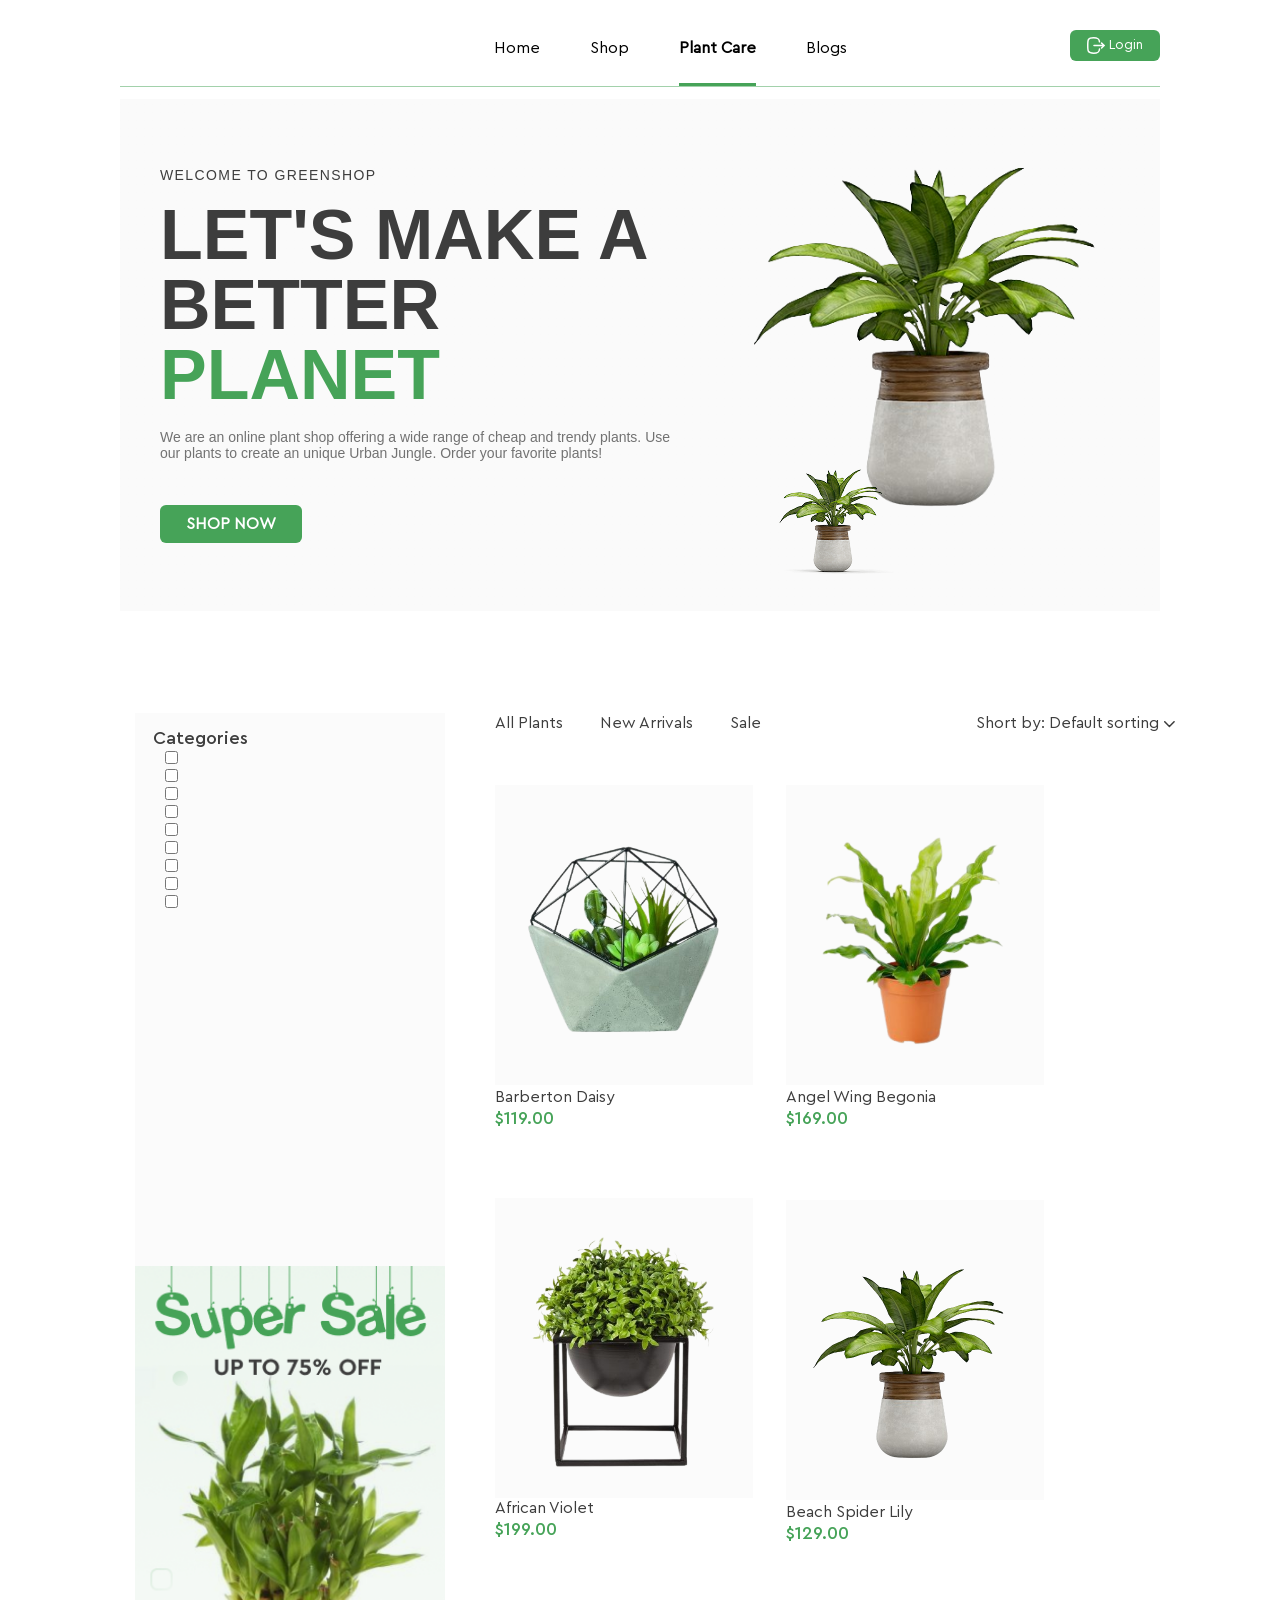
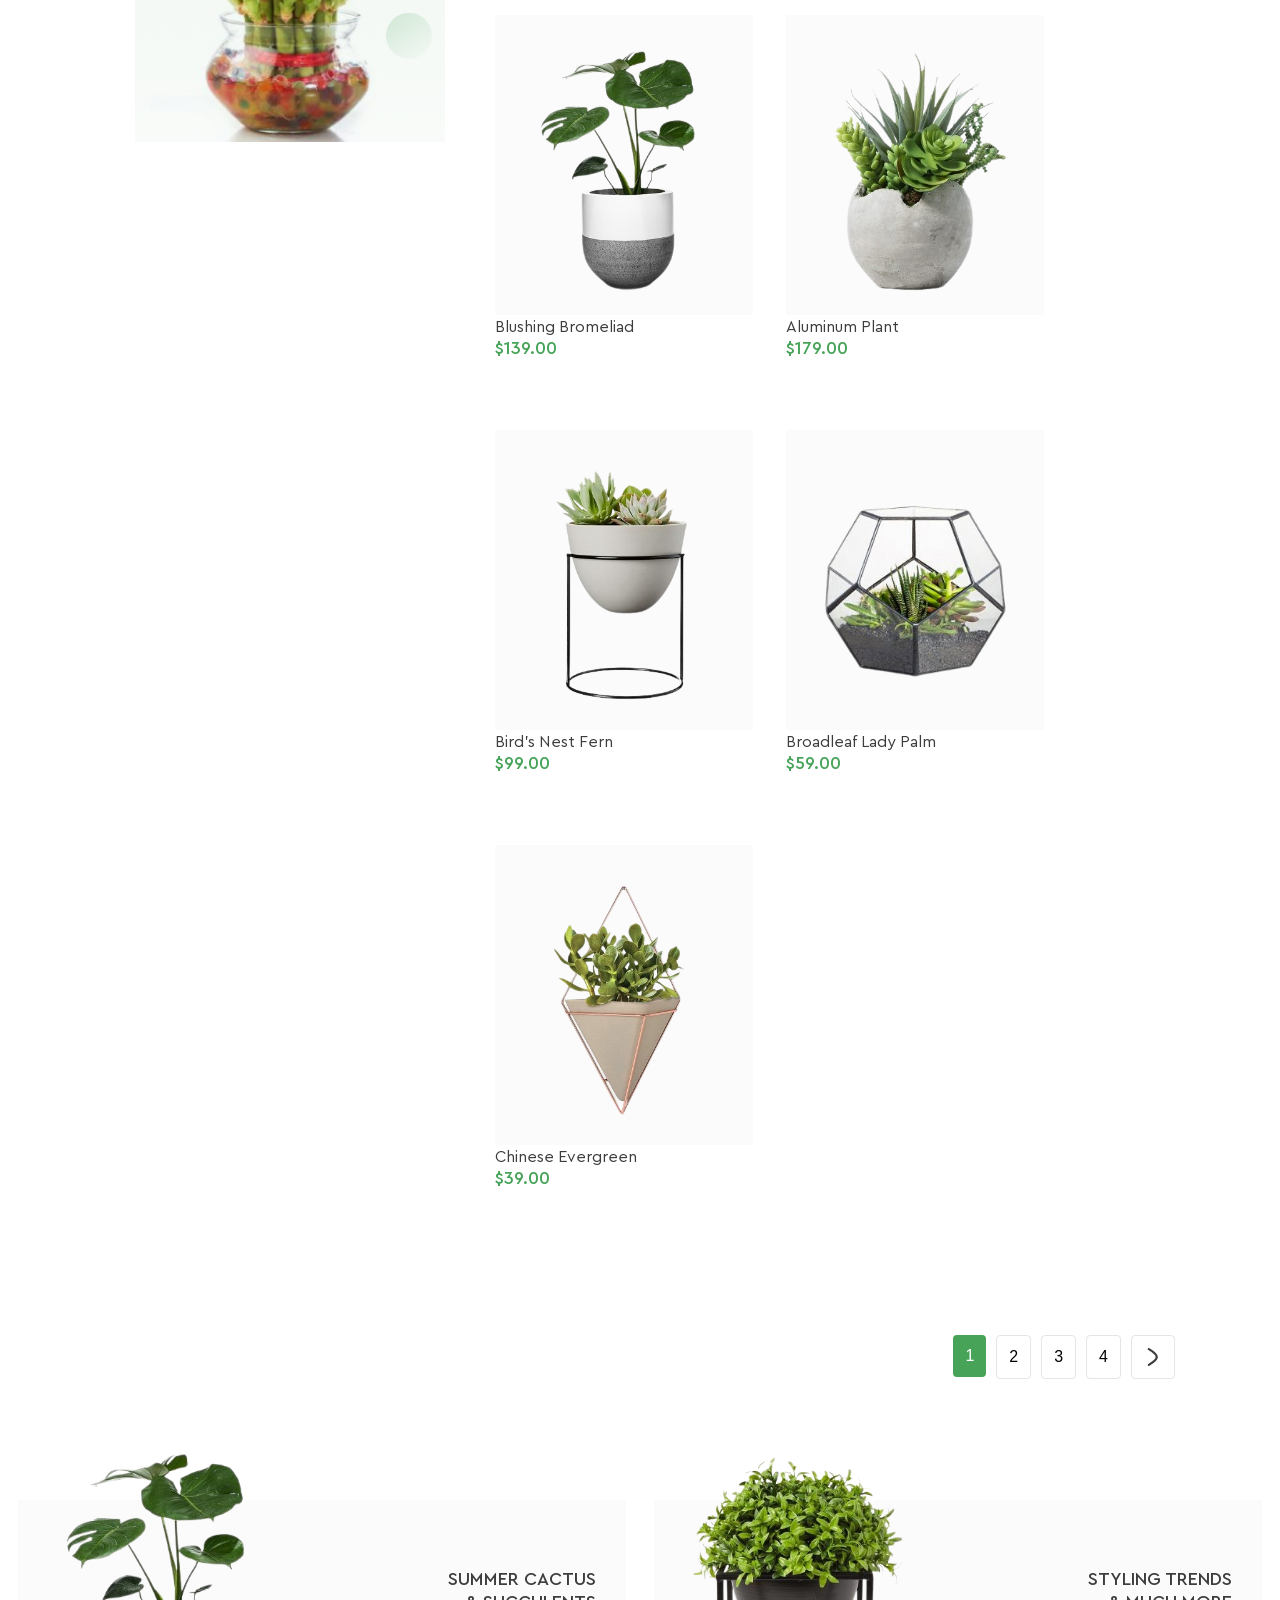
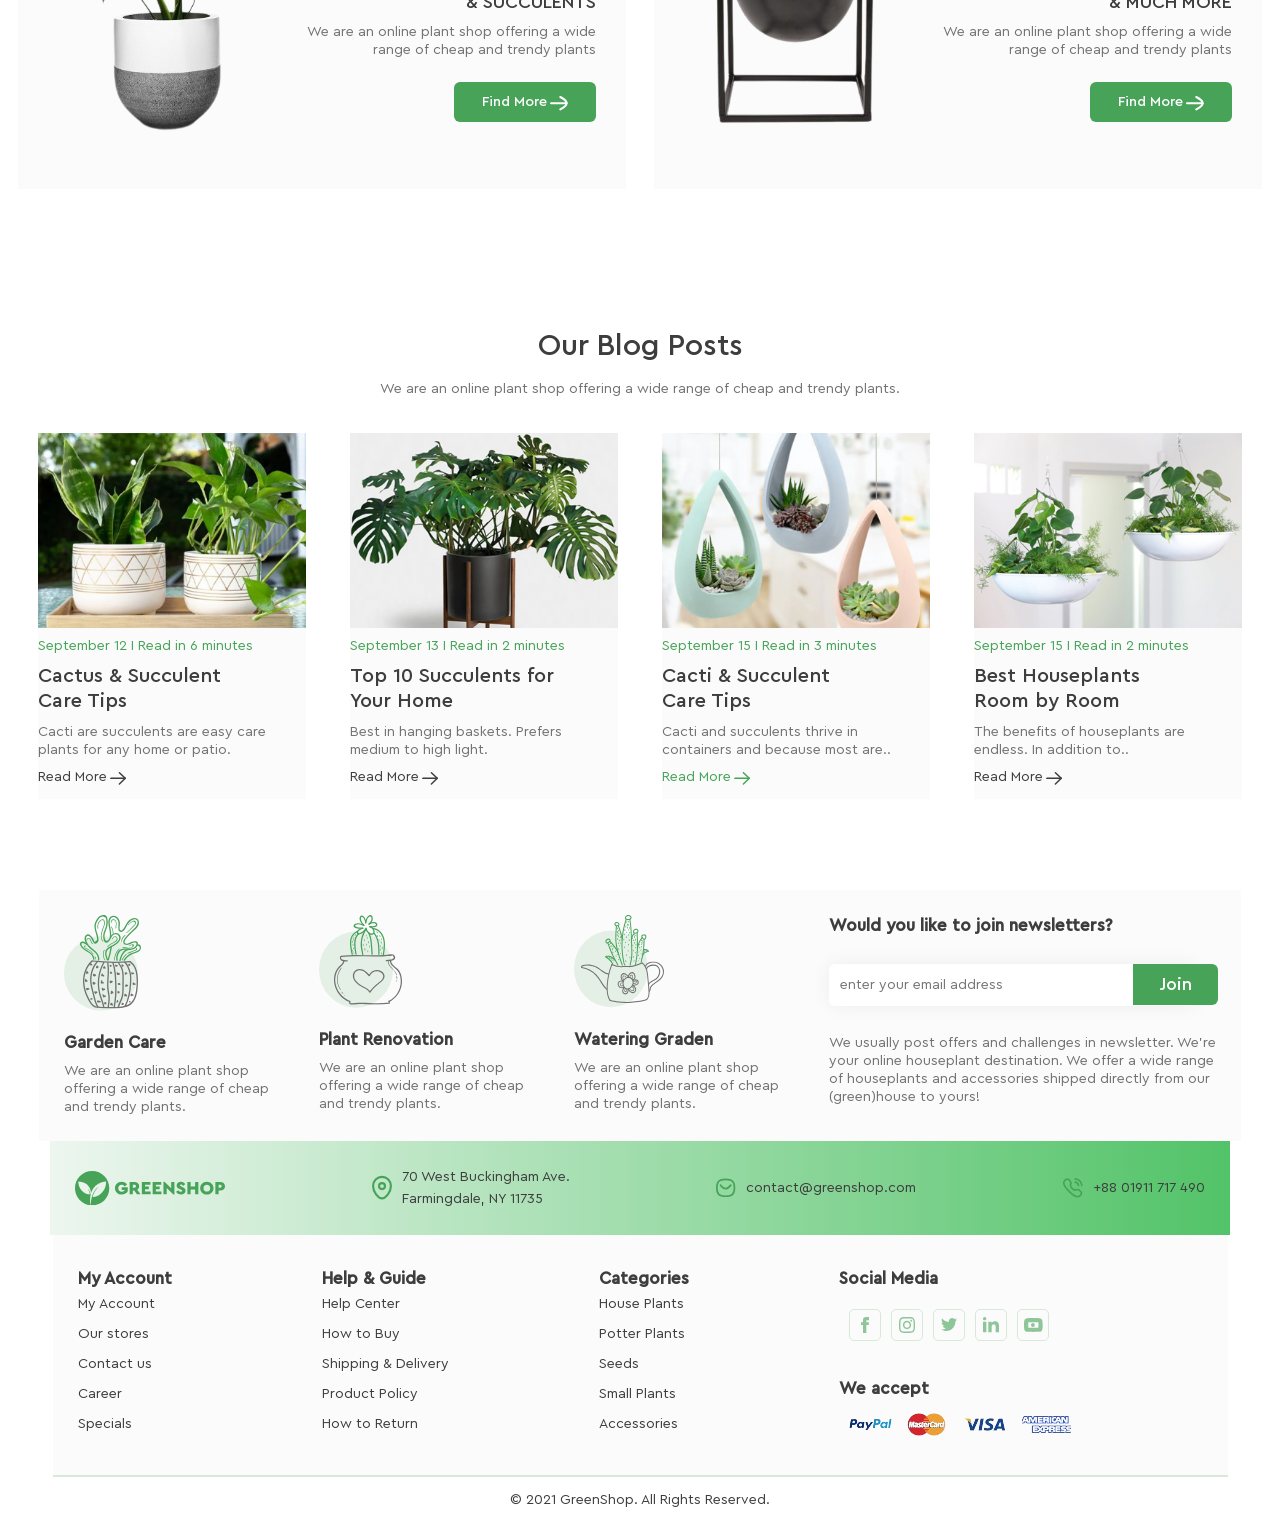
==== commit b37a1498: "add HTML structure" ====
--- a/index.html
+++ b/index.html
@@ -10,6 +10,9 @@
 </head>
 <body>
     <object type="image/svg+xml" data="sprite.svg" style="display:none;"></object>
+    <div class="white-background">
+        <div class="loader"></div>
+    </div>
     <div class="header-container">
         <header class="header-header">
             <svg class="logo" width="150" height="35">
@@ -87,15 +90,69 @@
       <div class="main-categories">
             <span>Categories</span>
             <nav class="main-list">
-                <li class="main-list_item main-active"><a>House Plants</a></li>
-                <li class="main-list_item"><a>Potter Plants</a></li>
-                <li class="main-list_item"><a>Seeds</a></li>
-                <li class="main-list_item"><a>Small Plants</a></li>
-                <li class="main-list_item"><a>Big Plants</a></li>
-                <li class="main-list_item"><a>Succulents</a></li>
-                <li class="main-list_item"><a>Terrariums</a></li>
-                <li class="main-list_item"><a>Gardening</a></li>
-                <li class="main-list_item"><a>Accessories</a></li>
+                <li>
+                    <label class="custom-checkbox">
+                        <input type="checkbox" name="check">
+                        <div class="custom-check-text"  data-text="House Plants"></div>
+                        <div class="custom-check-icon" data-count="(33)"></div>
+                    </label>
+                </li>
+                <li>
+                    <label class="custom-checkbox">
+                        <input type="checkbox" name="check">
+                        <div class="custom-check-text"  data-text="Potter Plants"></div>
+                        <div class="custom-check-icon" data-count="(12)"></div>
+                    </label>
+                </li>
+                <li>
+                    <label class="custom-checkbox">
+                        <input type="checkbox" name="check">
+                        <div class="custom-check-text"  data-text="Seeds"></div>
+                        <div class="custom-check-icon" data-count="(65)"></div>
+                    </label>
+                </li>
+                <li>
+                    <label class="custom-checkbox">
+                        <input type="checkbox" name="check">
+                        <div class="custom-check-text"  data-text="Small Plants"></div>
+                        <div class="custom-check-icon" data-count="(39)"></div>
+                    </label>
+                </li>
+                <li>
+                    <label class="custom-checkbox">
+                        <input type="checkbox" name="check">
+                        <div class="custom-check-text"  data-text="Big Plants"></div>
+                        <div class="custom-check-icon" data-count="(23)"></div>
+                    </label>
+                </li>
+                <li>
+                    <label class="custom-checkbox">
+                        <input type="checkbox" name="check">
+                        <div class="custom-check-text"  data-text="Succulents"></div>
+                        <div class="custom-check-icon" data-count="(17)"></div>
+                    </label>
+                </li>
+                <li>
+                    <label class="custom-checkbox">
+                        <input type="checkbox" name="check">
+                        <div class="custom-check-text"  data-text="Trerrariums"></div>
+                        <div class="custom-check-icon" data-count="(19)"></div>
+                    </label>
+                </li>
+                <li>
+                    <label class="custom-checkbox">
+                        <input type="checkbox" name="check">
+                        <div class="custom-check-text"  data-text="Gardening"></div>
+                        <div class="custom-check-icon" data-count="(13)"></div>
+                    </label>
+                </li>
+                <li>
+                    <label class="custom-checkbox">
+                        <input type="checkbox" name="check">
+                        <div class="custom-check-text"  data-text="Accessories"></div>
+                        <div class="custom-check-icon" data-count="(18)"></div>
+                    </label>
+                </li>
             </nav>
       </div>
 
@@ -129,7 +186,7 @@
           </div>
            <div class="main-card-icons">
                 <button class="main-icon">
-                    <svg class="main-become-green" xmlns="http://www.w3.org/2000/svg" width="20" height="20" viewBox="0 0 20 20" fill="#3D3D3D">
+                    <svg class="become-green" xmlns="http://www.w3.org/2000/svg" width="20" height="20" viewBox="0 0 20 20" fill="#3D3D3D">
                         <g clip-path="url(#clip0_2_1949)">
                             <path d="M14.294 16.8745H8.24077C5.65655 16.8745 3.55412 14.7721 3.55412 12.1879V7.38405C3.55412 4.98175 2.35676 2.75813 0.351225 1.4358C-0.00894369 1.19834 -0.108379 0.713895 0.129078 0.353726C0.366535 -0.00648163 0.850939 -0.105956 1.21119 0.131579C2.35606 0.886442 3.28487 1.88204 3.94905 3.02832C4.09258 3.18911 5.24995 4.41584 7.14726 4.41584H16.142C18.596 4.36995 20.5168 6.83267 19.8752 9.20138L18.8397 13.3284C18.3159 15.4163 16.4466 16.8745 14.294 16.8745ZM4.91926 5.53677C5.04912 6.1367 5.11634 6.7553 5.11634 7.38405V12.1879C5.11634 13.9107 6.51796 15.3123 8.24077 15.3123H14.294C15.7291 15.3123 16.9752 14.3401 17.3245 12.9482L18.3599 8.82121C18.7412 7.41373 17.5997 5.95084 16.142 5.97806H7.14722C6.28913 5.97806 5.54224 5.79305 4.91926 5.53677ZM7.85021 19.0226C7.85021 18.4833 7.41307 18.0462 6.87383 18.0462C5.57828 18.0978 5.57942 19.9479 6.87383 19.999C7.41307 19.999 7.85021 19.5618 7.85021 19.0226ZM15.6222 19.0226C15.6222 18.4833 15.1851 18.0462 14.6459 18.0462C13.3503 18.0978 13.3514 19.9479 14.6459 19.999C15.1851 19.999 15.6222 19.5618 15.6222 19.0226ZM16.9231 8.32138C16.9231 7.88998 16.5734 7.54027 16.142 7.54027H7.45966C6.42329 7.58152 6.42407 9.0616 7.45966 9.10249H16.142C16.5734 9.10249 16.9231 8.75279 16.9231 8.32138Z"/>
                         </g>
--- a/styles/style.css
+++ b/styles/style.css
@@ -1,4 +1,631 @@
-.container{
+a{
+    cursor: pointer;
+    font-family: "Cera Pro Regular";
+    transition: 0.25s;
+}
+
+a:hover{
+  color: #A24857;
+}
+
+button:hover{
+  background-color: #8FBC8F;
+}
+
+.header-container{
+    padding: 30px 120px 52px;
+    display: flex;
+    flex-direction: column;
+    gap: 12px;
+}
+
+.header-header{
+    display: flex;
+    justify-content: space-between;
+    align-items: start;
+    border-bottom: 1px solid rgba(70, 163, 88, 0.50);;
+}
+
+.logo{
+    color: #46A358;
+}
+
+.header-list{
+    display: flex;
+    gap: 50px
+}
+
+.header-list_item{
+    padding-top: 8px;
+    padding-bottom: 25px;
+    border-bottom: 3px solid transparent;   
+}
+
+.header-active{
+    font-weight: 700;
+    border-color: #46A358;
+    position: relative;
+}
+
+.header-active:hover .header-sublist{
+    opacity: 1;
+    transform: translateY(0);
+    pointer-events: auto;
+}
+
+.header-sublist{
+    background-color: #EDF6EE;
+    position: absolute;
+    bottom: -132px;
+    left: -50px;
+    opacity: 0;
+    transform: translateY(-10px);
+    transition: 0.4s ease;
+    pointer-events: none;
+    width: max-content;
+}
+
+.header-sublist-item{
+    color: #3D3D3D;
+    font-family: "Cera Pro Regular";
+    padding: 6px 102px 6px 7px;
+    width: 100%;
+}
+
+.header-with-arrow{
+    display: flex;
+    justify-content: space-between;
+    position: relative;
+}
+
+.link-to-registration{
+    color: #FFF;
+    font-family: "Cera Pro Regular";
+}
+
+.header-img1{
+    position: relative;
+    right: -90px;
+    bottom: -5px;
+}
+
+.header-img2{
+    opacity: 0;
+    transform: translateX(0);
+    
+    transition: 0.4s ease;
+    pointer-events: none;
+    position: relative;
+    right: -90px;
+    bottom: -5px;
+}
+
+
+.header-with-arrow:hover{
+    background: #1A712A;
+    color: #fff;
+
+}
+
+.header-with-arrow:hover .header-img1{
+    opacity: 0;
+    
+}
+
+.header-with-arrow:hover .header-img2{
+    opacity: 1;
+    transform: translateX(-10px);
+    pointer-events: auto;
+}
+
+.header-sublist-second{
+    background-color: #EDF6EE;
+    position: absolute;
+    bottom: -64px;
+    right: -154px;
+    width: max-content;
+    
+    transform: translateX(-10px);
+    opacity: 0;
+    transition: 0.4s ease;
+    pointer-events: none;
+    
+}
+
+.header-sublist-second-item{
+    color: #3D3D3D;
+    font-family: "Cera Pro Regular";
+    padding: 6px 8px;
+    width: 100%;
+}
+
+.header-with-arrow:hover .header-sublist-second{
+    opacity: 1;
+    transform: translateX(0px);
+    pointer-events: auto;
+    z-index: 1;
+}
+
+.header-btn{
+    border-radius: 6px;
+    background: #46A358;
+    color: #fff;
+    padding: 7px 17px;
+    display: flex;
+    align-items: center;
+    justify-content: center;
+    gap: 4px
+}
+
+.header-main{
+    display: flex;
+    flex-wrap: nowrap;
+    justify-content: space-between;
+    background: linear-gradient(98deg, rgba(245, 245, 245, 0.50) -23.46%, rgba(245, 245, 245, 0.50) 107.51%);
+}
+
+.header-content{
+    display: flex;
+    gap: 5px;
+    flex-direction: column;
+    align-items: flex-start;
+    padding: 68px 40px;
+}
+
+.header-eyebrow{
+    color: #3D3D3D;
+    font-size: 14px;
+    letter-spacing: 1.4px;
+    text-transform: uppercase;
+}
+
+.header-hero-title{
+    color: #3D3D3D;
+    font-size: 70px;
+    font-weight: 900;
+    line-height: 70px;
+    text-transform: uppercase;
+    margin-bottom: 14px;
+    margin-top: 12px;
+
+}
+
+.header-accent{
+    color: #46A358;
+}
+
+.header-lead{
+    margin-bottom: 39px;
+    color: #727272;
+    font-size: 14px;
+    font-weight: 400;
+}
+
+.header-main_btn{
+    border-radius: 6px;
+    background: #46A358;
+    color: #fff;
+    padding: 9px 26px;
+    font-size: 16px;
+    font-weight: 700;
+    
+}
+
+.header-image{
+    position: relative;
+    width: 507px;
+}
+
+.header-small {
+    position: absolute;
+    bottom: 27px;
+    left: 55px;
+    width: 135px;
+    opacity: 0.95;
+}
+
+.header-big{
+    width: 100%;
+    display: block;
+}
+
+
+.main-container {
+  margin: 50px 105px 82px 135px;
+  display: flex;
+  align-content: center;
+  gap: 50px;
+}
+
+
+.main-sidebar{
+  display: flex;
+  flex-direction: column;
+  width: 310px;
+}
+
+.main-categories {
+  padding: 14px 18px;
+  background: #FBFBFB;
+
+}
+
+.main-categories > span{
+    color: #3D3D3D;
+    font-family: "Cera Pro Medium";
+    font-size: 18px;
+}
+
+.main-list{
+    padding-left: 12px;
+    margin-bottom: 340px;
+}
+
+.main-list_item{
+    color: #3D3D3D;
+    font-family: "Cera Pro Regular";
+    font-size: 15px;
+    line-height: 40px;
+}
+
+.main-active{
+    color: #46A358;
+    font-weight: 700;
+}
+
+.main-sale-banner {
+  height: 470px;
+}
+
+
+.main-main-content {
+  display: flex;
+  flex-direction: column;
+  gap: 50px;
+  flex-grow: 1;
+}
+
+.main-filter-bar{
+  display: flex;
+  justify-content: space-between;
+}
+
+.main-main_list {
+  display: flex;
+  gap: 37px;
+}
+
+.main-main_list_item{
+  color: #3D3D3D;
+  font-family: "Cera Pro Regular";
+}
+
+.main-main_active{
+  color: #46A358;
+  font-weight: 700;
+  padding-bottom: 7px;
+  border-bottom: 3px solid #46A358;
+  }
+
+.main-sort{
+  display: flex;
+  align-items: baseline;
+  gap: 5px;
+}
+
+.main-sort > span{
+  color: #3D3D3D;
+  font-family: "Cera Pro Regular";
+
+  }
+
+.main-plants-row{
+  display: flex;
+  flex-wrap: wrap;
+  gap: 33px;
+}
+
+.main-img_space{
+  width: 258px;
+  height: 300px;
+  padding: 31px 4px 19px 4px;
+  background: #FBFBFB;
+}
+
+.main-plant-card img {
+  width: 250px;
+}
+
+.main-plant-card span {
+  color: #3D3D3D;
+  font-family: "Cera Pro Regular";
+}
+
+.main-plant-card .main-price {
+  color: #46A358;
+  font-family: "Cera Pro Medium";
+  font-size: 18px;
+}
+
+.main-page-number-list {
+  display: flex;
+  justify-content: flex-end;
+  margin-top: 60px;
+  gap: 10px;
+}
+
+.main-page-number-list-item {
+  padding: 9px 14px;
+  border-radius: 4px;
+  border: 1px solid #E5E5E5;
+  display: flex;
+  align-items: center;
+  justify-content: center;
+}
+
+.main-page-number-active {
+  background: #46A358;
+  border: none;
+}
+
+.main-number {
+  color: #3D3D3D;
+  font-family: "Cera Pro Regular";
+  font-size: 18px;
+}
+
+.main-number-active {
+  color: #FFF;
+}
+
+.main-page-number-list-item img {
+  width: 18px;
+  height: 18px;
+}
+
+.main-page-number-list-item:last-child{
+  padding: 12px;
+}
+
+.main-card-icons{
+    display: flex;
+    gap: 20px;
+    justify-content: center;
+    position: relative; 
+    top: -35px;
+    opacity: 0;
+    transform: translateY(10px);
+    transition: 0.4s ease;
+    pointer-events: none;
+}
+
+
+.main-with-icons:hover .main-card-icons {
+  opacity: 1;
+  transform: translateY(0);
+  pointer-events: auto;
+}
+
+
+.main-icon{
+  margin: 7px;
+  background: #FFF;
+}
+
+
+.main-green-border{
+  border-top: 2px solid #46A358;
+  opacity: 0;
+}
+
+.main-with-icons:hover .main-green-border {
+  opacity: 1;
+
+}
+
+.main-discount{
+  display: inline;
+  background-color: #46A358;
+  color: #FFF;
+  font-family: "Cera Pro Medium";
+  padding: 8px;
+  position: relative;
+  bottom: -50px;
+  opacity: 0;
+}
+
+.main-with-discount:hover .main-discount {
+  opacity: 1;
+}
+
+.main-price-and-old-price{
+  display: flex;
+  gap: 16px;
+}
+
+.main-old-price{
+  color: #A5A5A5;
+  font-family: "Cera Pro Regular";
+  font-size: 18px;
+  text-decoration: line-through;
+  text-decoration-color:  #A5A5A5;
+  opacity: 0;
+  transform: translateY(10px);
+  transition: 0.4s ease;
+  pointer-events: none;
+}
+
+.main-with-discount:hover .main-old-price{
+  opacity: 1;
+  transform: translateY(0);
+  pointer-events: auto;
+}
+
+.main-with-icons > span{
+  position: relative;
+  top: -35px;
+}
+
+.main-with-icons > p{
+  position: relative;
+  top: -35px;
+}
+
+.main-with-discount{
+  position: relative;
+  top: -20px;
+}
+
+.main-icon:hover .main-become-green {
+    fill: #46A358;
+}
+
+.second-main-container{
+    display: flex;
+    align-items: center;
+    flex-direction: column;
+    gap: 138px;
+    margin-top: 121px;
+    margin-bottom: 68px;
+}
+
+.second-main-top-row{
+    display: flex;
+    flex-direction: row;
+}
+
+.second-main-list{
+    display: flex;
+    gap: 28px;
+}
+
+.second-main-list-item{
+    display: flex;
+    align-items: center;
+    padding-right: 30px;
+    background: #FBFBFB;
+}
+
+
+.second-main-list-item > img{
+    position: relative;
+    top: -52px;
+}
+
+.second-main-text{
+    display: flex;
+    flex-direction: column;
+    align-items: flex-end;
+    gap: 9px;
+}
+
+.second-main-text > p{
+    color: #3D3D3D;
+    text-align: right;
+    font-family: "Cera Pro Bold";
+    font-size: 18px;
+    text-transform: uppercase;
+}
+
+.second-main-text > span{
+    color: #727272;
+    text-align: right;
+    font-family: "Cera Pro Regular";
+    font-size: 14px;
+    margin-bottom: 14px;
+}
+
+.second-main-btn{
+    display: flex;
+    align-items: center;
+    border-radius: 6px;
+    background: #46A358;
+    padding: 11px 28px;
+}
+
+.second-main-btn > p{
+    color: #FFF;
+    font-family: "Cera Pro Medium";
+    font-size: 14px;
+    padding-right: 3px;
+}
+
+.second-main-btn > img{
+    position: relative;
+    bottom: -2px;
+}
+
+.second-main-bottom-row{
+    display: flex;
+    flex-direction: column;
+    gap: 15px;
+}
+
+.second-main-bottom-row > p{
+    color: #3D3D3D;
+    text-align: center;
+    font-family: "Cera Pro Medium";
+    font-size: 30px;
+}
+
+.second-main-bottom-row > span{
+    color: #727272;
+    text-align: center;
+    font-family: "Cera Pro Regular";
+    font-size: 14px;
+    margin-bottom: 20px;
+}
+
+.second-main-bottom-row-list{
+    display: flex;
+    gap: 44px;
+}
+
+.second-main-bottom-row-list-item{
+    display: flex;
+    flex-direction: column;
+    gap: 9px;
+    background: #FBFBFB;
+
+}
+
+.second-main-list-span{
+    color: #727272;
+    font-family: "Cera Pro Regular";
+    font-size: 14px;
+}
+
+.second-main-active{
+    color: #46A358;
+}
+
+.second-main-bottom-row-list-item > p{
+    color: #3D3D3D;
+    font-family: "Cera Pro Medium";
+    font-size: 20px;
+}
+
+.second-main-read-more{
+    display: flex;
+    flex-direction: row;
+    align-items: flex-end;
+    gap: 3px;
+    margin-bottom: 13px;
+}
+
+.second-main-read-more-text{
+    color: #3D3D3D;
+    font-family: "Cera Pro Medium";
+    font-size: 14px;
+}
+
+.second-main-read-more-text-green{
+    color: #46A358;
+    font-family: "Cera Pro Medium";
+    font-size: 14px;
+}
+
+.footer-container{
     margin-top: 91px;
     margin-bottom: 22px;
     display: flex;
@@ -6,48 +633,48 @@
     align-items: center;
 }
 
-.black-text{
+.footer-black-text{
   color: #3D3D3D;
   font-family: "Cera Pro Medium";
   font-size: 17px;
   font-weight: 700;
 }
 
-.grey-text{
+.footer-grey-text{
   color: #727272;
   font-family: "Cera Pro Regular";
   font-size: 14px;
 
 }
 
-.menu{
+.footer-menu{
   background: #FBFBFB;
 }
 
-.list-menu{
+.footer-list-menu{
   display: flex;
   flex-direction: row;
 }
 
-.list-menu-item{
+.footer-list-menu-item{
   display: flex;
   flex-direction: column;
   padding: 25px;
   gap: 17px;
 }
 
-.newsletters{
+.footer-newsletters{
   display: flex;
   gap: 28px;
 }
 
-.input{
+.footer-input{
   display: flex;
   flex-direction: row;
   position: relative;
 }
 
-.email{
+.footer-email{
   color: #ACACAC;
   font-family: "Cera Pro Regular";
   font-size: 14px;
@@ -57,7 +684,7 @@
   outline: none; 
 }
 
-.btn{
+.footer-btn{
   color: #FFF;
   font-family: "Cera Pro Medium";
   font-size: 18px;
@@ -68,39 +695,39 @@
   right: -2px;
 }
 
-.text-menu{
+.footer-text-menu{
   display: flex;
   flex-direction: column;
   gap: 9px;
 }
 
-.gradient{
+.footer-gradient{
   background: linear-gradient(to right, #EDF6EF, #52C368);
 
   padding: 25px;
 }
 
-.gradient-list{
+.footer-gradient-list{
   display: flex;
   flex-direction: row;
   align-items: center;
   gap: 146.5px;
 }
 
-.gradient-list-item{
+.footer-gradient-list-item{
   display: flex;
   flex-direction: row;
   gap: 10px;
 }
 
-.gradient-list-item > p{
+.footer-gradient-list-item > p{
   color: #3D3D3D;
   font-family: "Cera Pro Regular";
   font-size: 14px;
   line-height: 22px;
   }
 
-.footer-menu{
+.footer-footer-menu{
   display: flex;
   flex-direction: row;
   background: #FBFBFB;
@@ -108,37 +735,32 @@
   border-bottom: 2px solid rgba(70, 163, 88, 0.20);
 }
 
-.footer-menu-nav{
+.footer-footer-menu-nav{
   display: flex;
   flex-direction: row;
-  gap: 135px;
-}
-
-.footer-menu-nav-item > p{
-  padding-left: 10px;
-}
-
-.footer-menu-list-item{
+  gap: 150px;
+}
+
+.footer-footer-menu-list-item{
   color: #3D3D3D;
   font-family: "Cera Pro Regular";
   font-size: 14px;
   line-height: 30px;
-  padding: 0 10px;
-}
-
-.social-media-list{
+}
+
+.footer-social-media-list{
   display: flex;
   flex-direction: row;
   gap: 10px;
   padding: 20px 0px 33px 10px;
 }
 
-.pay-with{
+.footer-pay-with{
   padding-left: 10px;
   padding-top: 13px;
 }
 
-.footer{
+.footer-footer{
   color: #3D3D3D;
   font-family: "Cera Pro Regular";
   font-size: 14px;
--- a/fonts/stylesheet.css
+++ b/fonts/stylesheet.css
@@ -18,3 +18,13 @@
         url('CeraPro-Medium.ttf') format('truetype');
         font-weight: 700px;
 }
+
+@font-face {
+    font-family: 'Cera Pro Bold';
+    src: url('CeraPro-Medium.eot');
+    src: local('Cera Pro Medium'), local('CeraPro-Medium'),
+        url('CeraPro-Medium.eot?#iefix') format('embedded-opentype'),
+        url('CeraPro-Medium.woff') format('woff'),
+        url('CeraPro-Medium.ttf') format('truetype');
+        font-weight: 900px;
+}
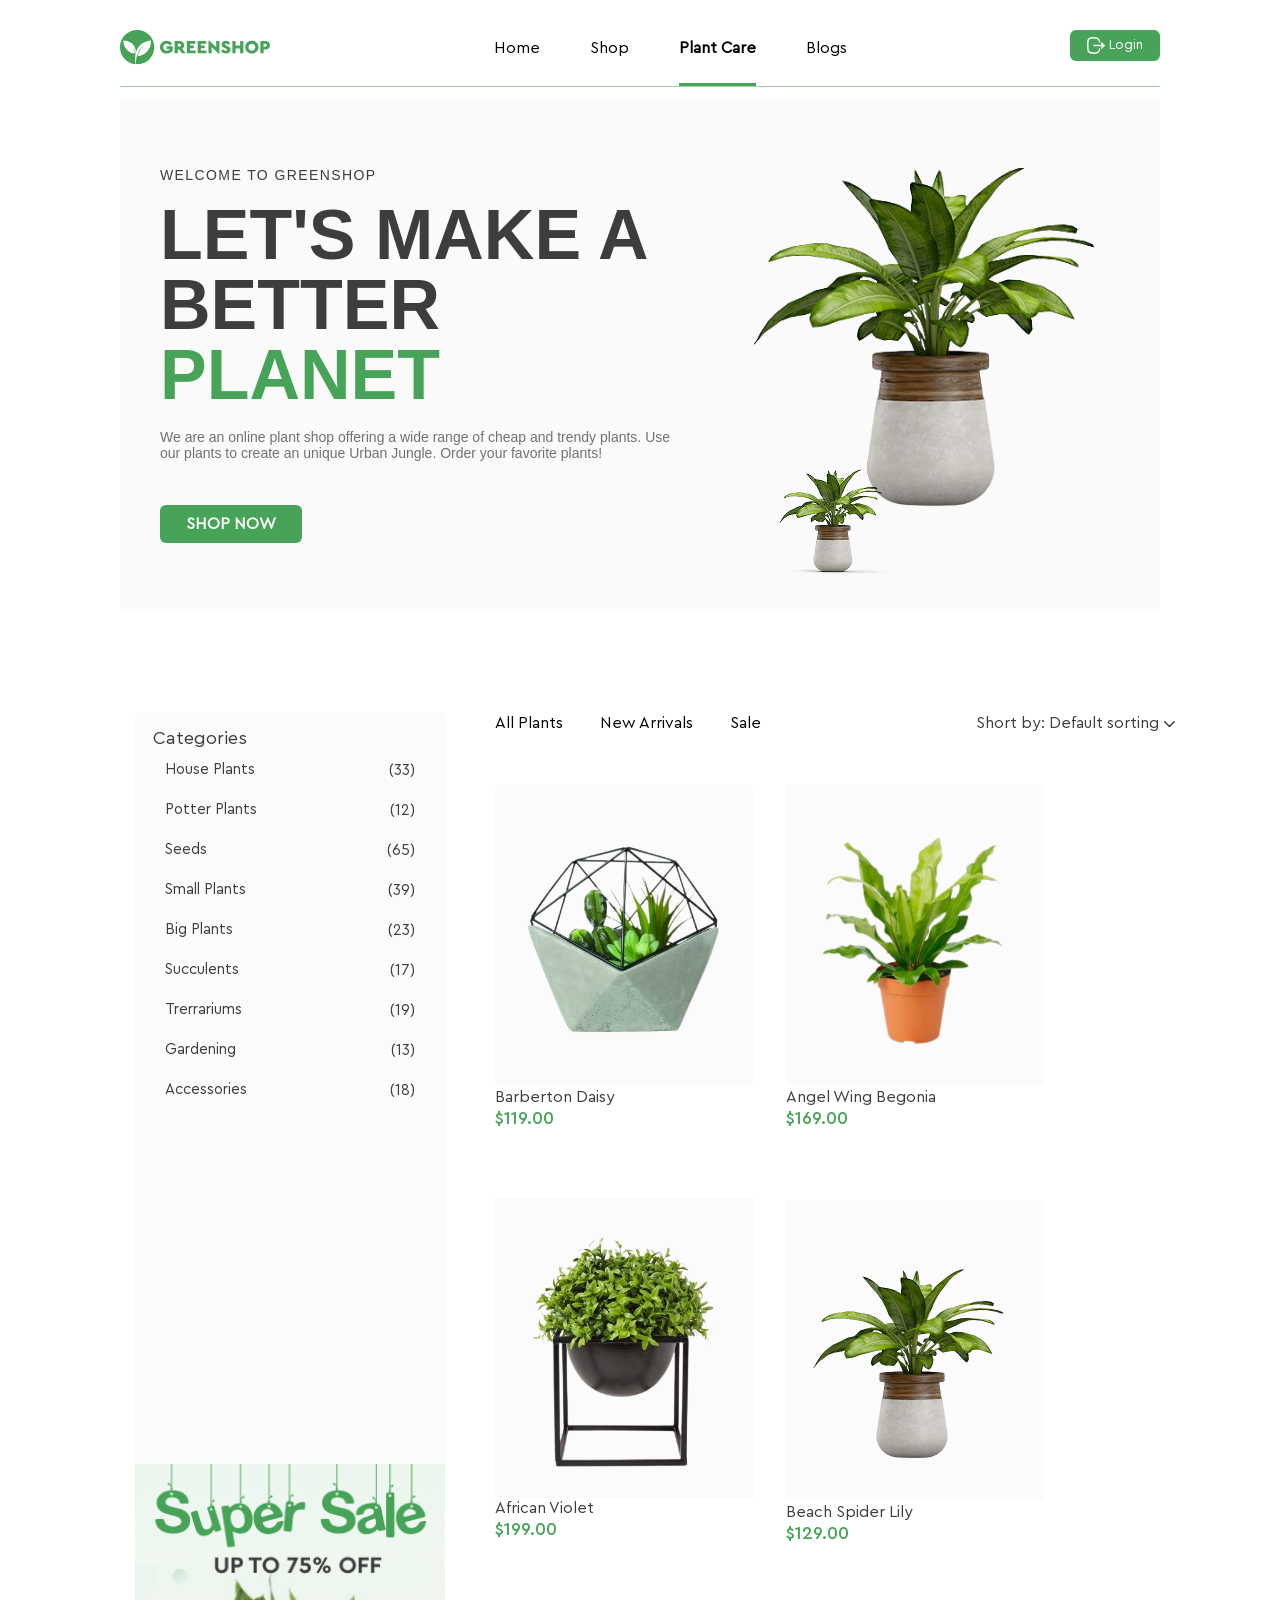
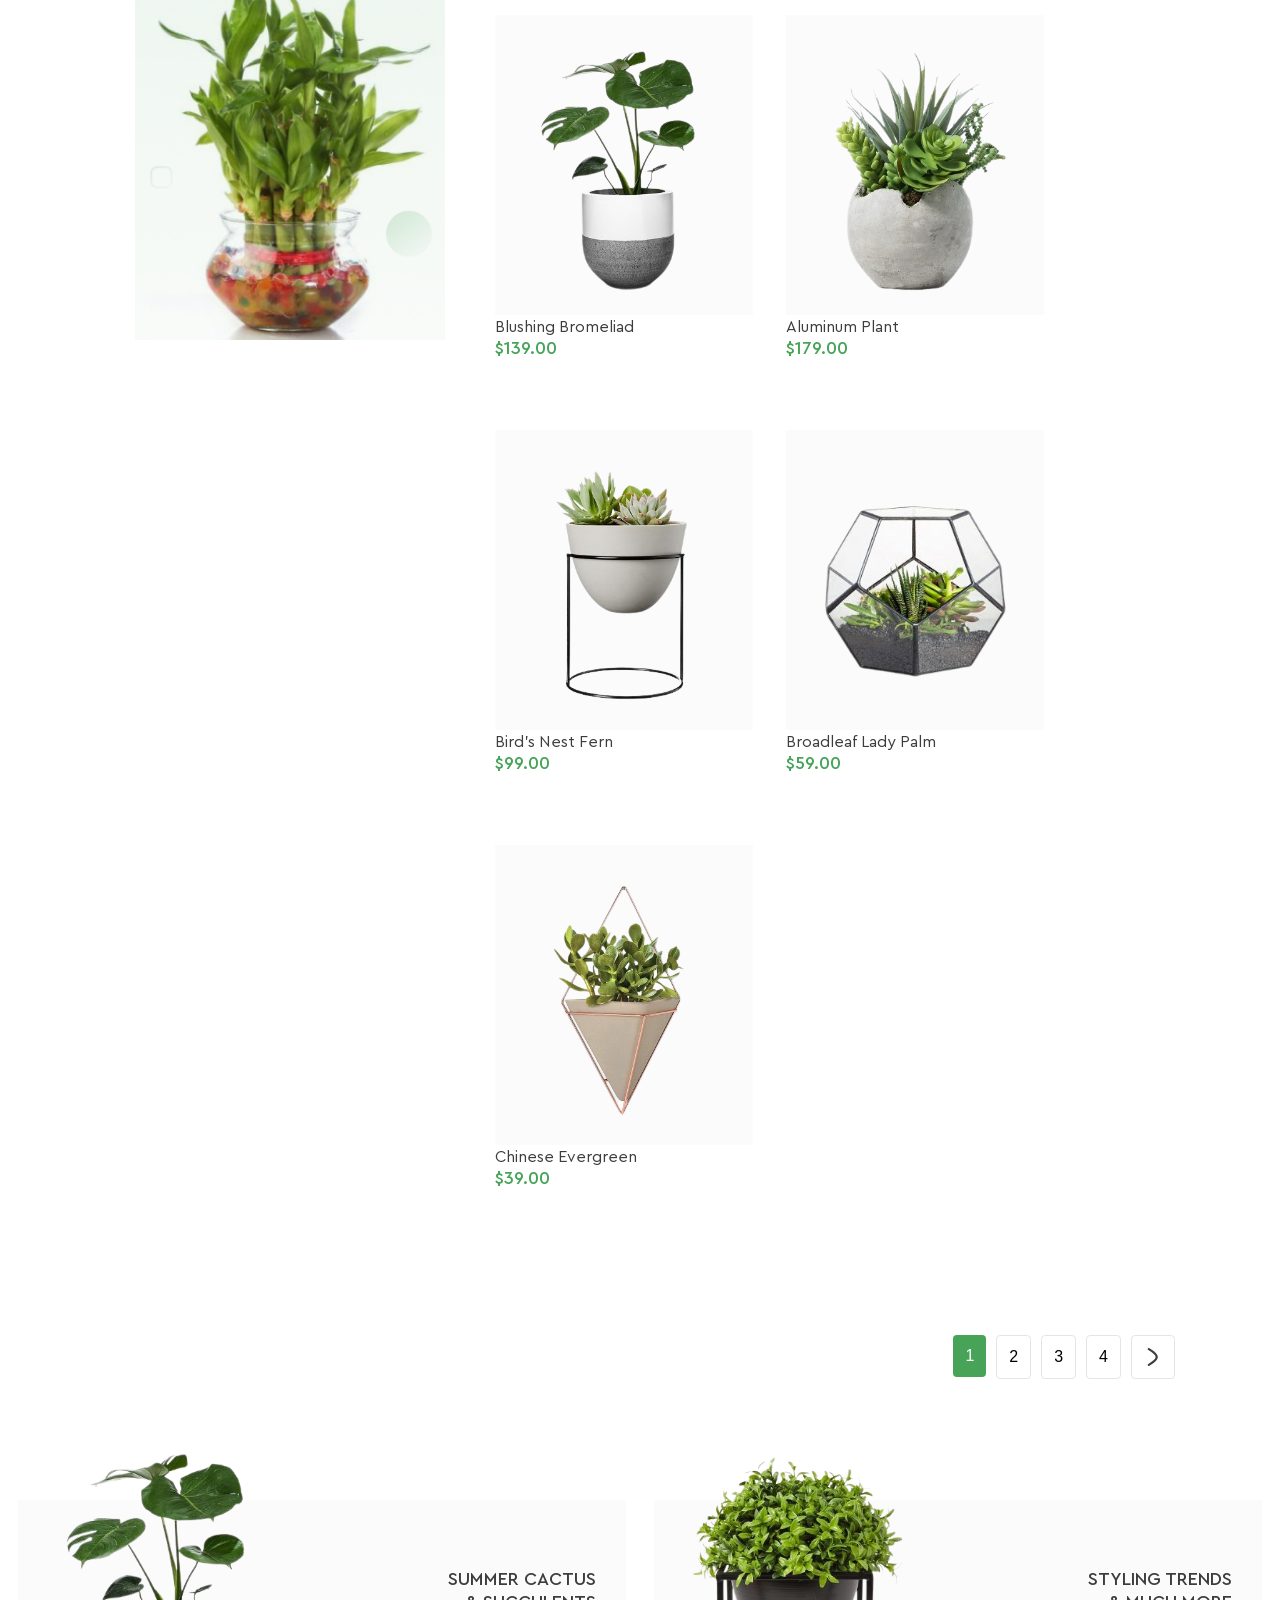
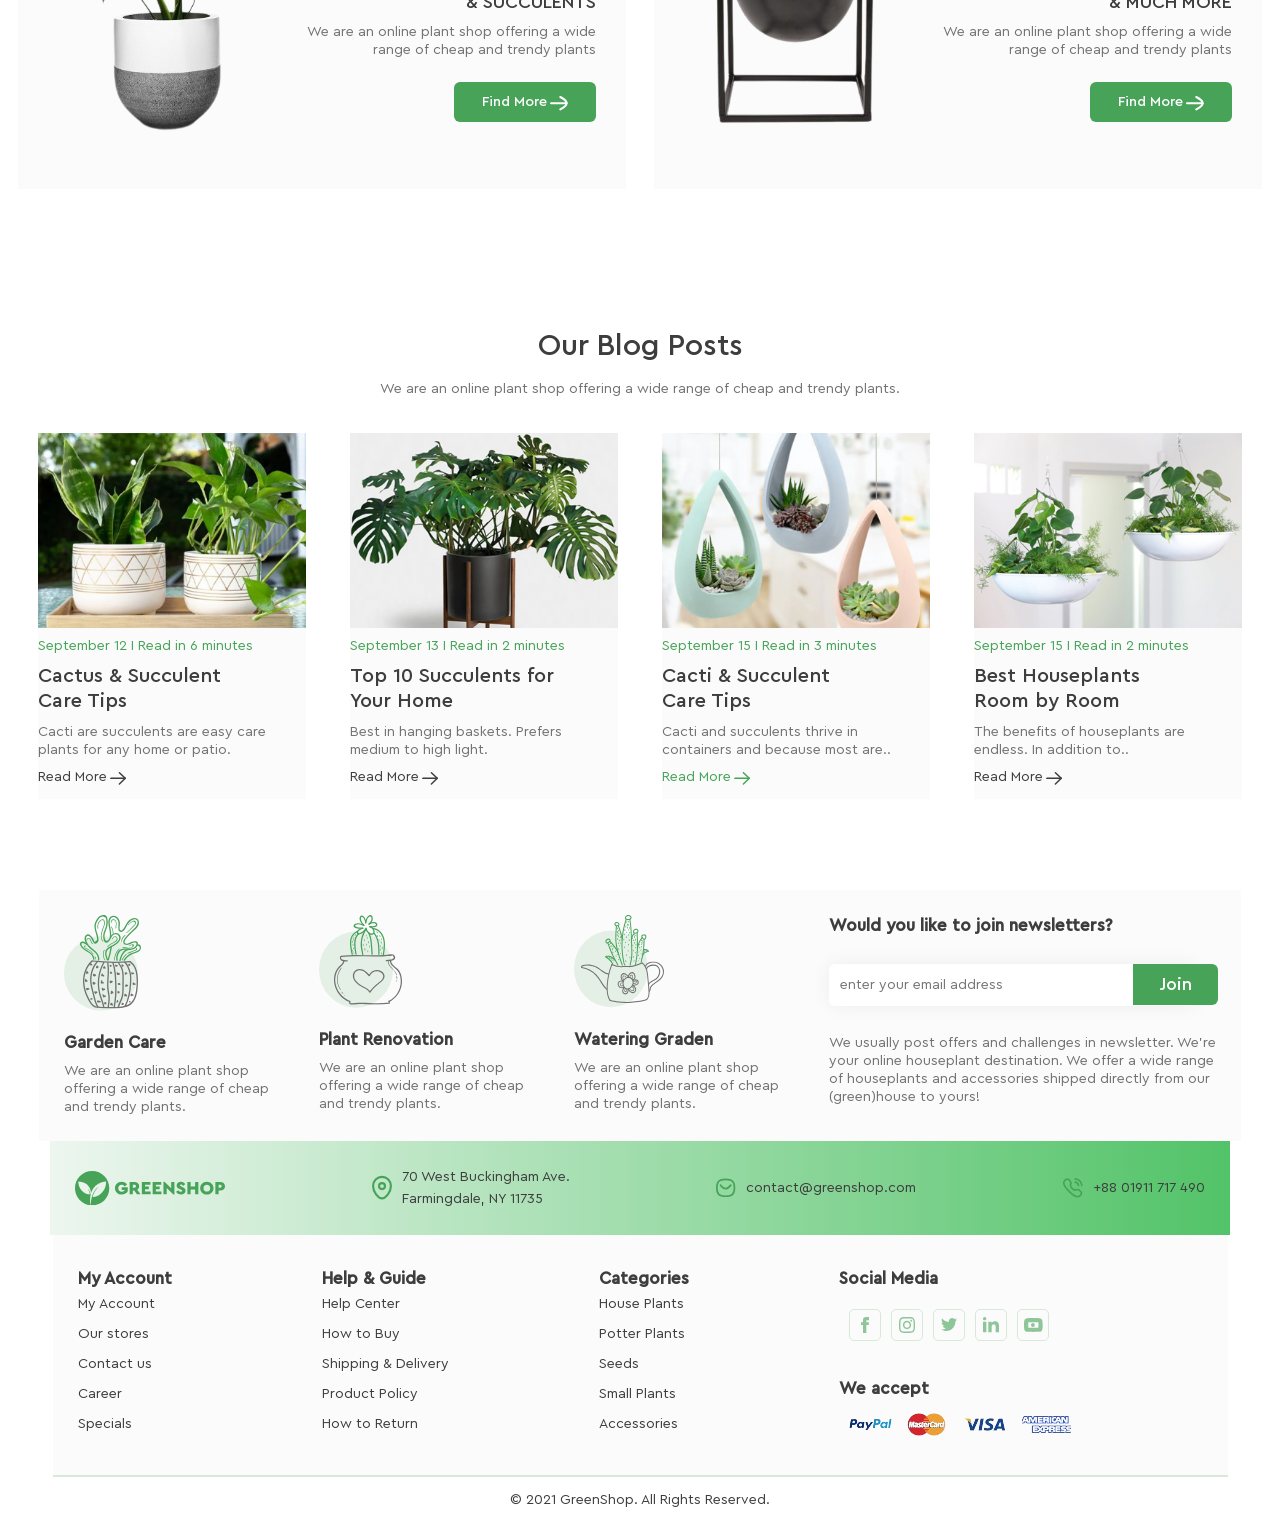
==== commit 5bd8cb18: "add HTML structure" ====
--- a/index.html
+++ b/index.html
@@ -9,14 +9,29 @@
     <link rel="stylesheet" href="fonts/stylesheet.css">
 </head>
 <body>
-    <object type="image/svg+xml" data="sprite.svg" style="display:none;"></object>
     <div class="white-background">
         <div class="loader"></div>
     </div>
     <div class="header-container">
         <header class="header-header">
-            <svg class="logo" width="150" height="35">
-                <use href="#logo"></use>
+            <svg xmlns="http://www.w3.org/2000/svg" width="150" height="35" viewBox="0 0 150 35" fill="none">
+                <g clip-path="url(#clip0_1_38)">
+                    <path d="M17.15 0C7.67748 0 0 7.67746 0 17.15C0 26.0201 6.73548 33.3175 15.3711 34.207C14.8496 29.9134 15.0436 26.4001 15.7067 23.5135C15.3347 21.7225 14.4898 19.0703 12.5734 17.1864C12.5734 17.1864 13.8348 19.0784 14.5181 21.6214C14.5181 21.6255 14.5221 21.6295 14.5221 21.6335C14.5949 21.9044 14.6596 22.1793 14.7162 22.4623C14.7283 22.527 14.7404 22.5917 14.7526 22.6604C14.8051 22.9515 14.8536 23.2426 14.886 23.5418C5.19513 22.3532 3.12921 13.6569 3.35561 10.3781C13.665 10.9482 15.7754 17.8292 16.0827 22.0985C19.4585 11.0412 30.1843 10.4024 31.0697 10.3781C31.4538 18.8763 25.1509 25.5026 17.6149 26.0807C17.6635 25.8503 17.7201 25.6198 17.7767 25.3934C17.7928 25.3247 17.813 25.26 17.8333 25.1913C17.8777 25.0296 17.9222 24.8679 17.9748 24.7061C17.995 24.6374 18.0192 24.5646 18.0394 24.4959C18.096 24.318 18.1567 24.1442 18.2173 23.9663C18.2335 23.9259 18.2456 23.8854 18.2618 23.845C18.3386 23.6348 18.4195 23.4326 18.5003 23.2305C18.5084 23.2143 18.5125 23.1941 18.5205 23.1779C18.5205 23.1779 18.5205 23.1779 18.5246 23.1779C20.4571 18.5043 24.0229 15.4439 24.0229 15.4439C17.0247 19.4868 15.8441 29.9983 15.6582 34.2231C16.1514 34.2676 16.6446 34.2999 17.15 34.2999C26.6225 34.2999 34.3 26.6225 34.3 17.15C34.3 7.67746 26.6225 0 17.15 0Z" fill="#46A358"/>
+                    <path d="M46.7038 10.7454C48.9719 10.7454 50.8235 11.7198 52.0243 13.4987L49.7764 15.4109C48.9719 14.287 47.9975 13.7048 46.6472 13.7048C44.5691 13.7048 43.2754 15.0713 43.2754 17.1534C43.2754 19.2719 44.6419 20.695 46.8372 20.695C48.0177 20.695 48.9557 20.2826 49.5541 19.5913V19.0091H46.6674V16.2357H52.7763V20.1331C52.1941 21.164 51.3693 21.9888 50.302 22.6235C49.2347 23.242 48.0339 23.5614 46.7038 23.5614C42.9924 23.618 39.9238 20.7314 39.9764 17.1534C39.9198 13.5957 42.9924 10.6888 46.7038 10.7454Z" fill="#46A358"/>
+                    <path d="M61.9577 23.3315L59.1681 19.4907H57.8379V23.3315H54.6157V10.9683H59.4672C62.2204 10.9683 64.246 12.6542 64.246 15.2214C64.246 16.7375 63.5142 17.9948 62.2973 18.7428L65.5559 23.3315H61.9577ZM57.8339 16.6809H59.4834C60.3809 16.6809 60.9631 16.0987 60.9631 15.2214C60.9631 14.3441 60.3809 13.7781 59.4834 13.7781H57.8339V16.6809Z" fill="#46A358"/>
+                    <path d="M66.8335 10.9683H75.4126V13.8711H70.0557V15.5772H73.8763V18.2738H70.0557V20.4287H75.639V23.3315H66.8335V10.9683Z" fill="#46A358"/>
+                    <path d="M77.644 10.9683H86.223V13.8711H80.8662V15.5772H84.6867V18.2738H80.8662V20.4287H86.4494V23.3315H77.644V10.9683Z" fill="#46A358"/>
+                    <path d="M99.4194 10.9681V23.5577H98.3884L91.6812 17.0567V23.3313H88.459V10.7417H89.4899L96.1971 17.1497V10.9681H99.4194Z" fill="#46A358"/>
+                    <path d="M103.264 19.1349C103.996 20.1092 104.764 20.7278 106.017 20.7278C106.862 20.7278 107.291 20.4286 107.291 19.8262C107.291 19.2845 107.008 19.1147 106.034 18.6821L104.76 18.1201C102.718 17.2186 101.631 16.0583 101.631 14.3926C101.631 12.2013 103.43 10.7378 105.957 10.7378C107.998 10.7378 109.442 11.7121 110.19 13.2282L108.035 14.8777C107.436 13.9802 106.875 13.5678 105.993 13.5678C105.318 13.5678 104.889 13.8306 104.889 14.3562C104.889 14.805 105.152 15.0516 105.957 15.3669L107.38 15.9653C109.535 16.8668 110.545 17.9503 110.545 19.6928C110.545 22.0903 108.577 23.5538 106.009 23.5538C103.782 23.5538 101.983 22.4865 101.081 20.7804L103.264 19.1349Z" fill="#46A358"/>
+                    <path d="M112.393 10.9683H115.615V15.4842H120.131V10.9683H123.353V23.3315H120.131V18.387H115.615V23.3315H112.393V10.9683Z" fill="#46A358"/>
+                    <path d="M131.843 10.7417C135.442 10.6649 138.607 13.6081 138.53 17.1497C138.603 20.7277 135.442 23.6143 131.843 23.5577C128.229 23.6143 125.116 20.7277 125.193 17.1497C125.116 13.6081 128.229 10.6689 131.843 10.7417ZM131.86 13.7011C129.874 13.7011 128.488 15.108 128.488 17.1497C128.488 18.1806 128.807 19.0216 129.426 19.6603C130.044 20.2789 130.869 20.5983 131.86 20.5983C133.772 20.5983 135.231 19.2116 135.231 17.1497C135.235 15.108 133.772 13.7011 131.86 13.7011Z" fill="#46A358"/>
+                    <path d="M140.374 10.9683H145.225C147.979 10.9683 150.004 12.6542 150.004 15.2214C150.004 17.7523 147.926 19.4907 145.225 19.4907H143.596V23.3315H140.374V10.9683ZM145.242 16.6809C146.139 16.6809 146.721 16.0987 146.721 15.2214C146.721 14.3441 146.139 13.7781 145.242 13.7781H143.592V16.6809H145.242Z" fill="#46A358"/>
+                </g>
+                <defs>
+                    <clipPath id="clip0_1_38">
+                    <rect width="150" height="34.2999" fill="white"/>
+                    </clipPath>
+                </defs>
             </svg>
             <nav class="header-list">
                 <li class="header-list_item">
@@ -549,19 +564,19 @@
         <div class="second-main-top-row">
             <nav class="second-main-list">
                <li class="second-main-list-item">
-                    <img src="images/image_6.png" width="289px">
+                    <img class="second-main-img" src="images/image_6.png" width="289px">
                     <div class="second-main-text">
                         <p>Summer cactus<br>& succulents</p>
                         <span>We are an online plant shop offering a wide<br>range of cheap and trendy plants</span>
                         <button class="second-main-btn">
                             <p>Find More</p>
-                            <img src="images/Arrow-Right.svg" width="18px">
+                            <img class="white-arrow" src="images/Arrow-Right.svg" width="18px">
                         </button>
                     </div>
                     
                </li>
                <li class="second-main-list-item">
-                    <img src="images/image_4.png" width="289px">
+                    <img class="second-main-img" src="images/image_4.png" width="289px">
                     <div class="second-main-text">
                         <p>Styling Trends<br>& much more</p>
                         <span>We are an online plant shop offering a wide<br>range of cheap and trendy plants</span>
@@ -578,7 +593,7 @@
             <span>We are an online plant shop offering a wide range of cheap and trendy plants. </span>
             <nav class="second-main-bottom-row-list">
                 <li class="second-main-bottom-row-list-item">
-                    <img src="images/image_11.jpg" width="268px">
+                    <img class="second-main-bottom-row-list-item-img" src="images/image_11.jpg" width="268px">
                     <span class="second-main-list-span second-main-active">September 12  I Read in 6 minutes</span>
                     <p>Cactus & Succulent<br>Care Tips</p>
                     <span class="second-main-list-span">Cacti are succulents are easy care<br>plants for any home or patio.</span>
@@ -588,7 +603,7 @@
                     </div>
                 </li>
                 <li class="second-main-bottom-row-list-item">
-                    <img src="images/image_12.jpg" width="268px">
+                    <img class="second-main-bottom-row-list-item-img" src="images/image_12.jpg" width="268px">
                     <span class="second-main-list-span second-main-active">September 13  I Read in 2 minutes</span>
                     <p>Top 10 Succulents for<br>Your Home</p>
                     <span class="second-main-list-span">Best in hanging baskets. Prefers<br>medium to high light.</span>
@@ -598,7 +613,7 @@
                     </div>
                 </li>
                 <li class="second-main-bottom-row-list-item">
-                    <img src="images/image_13.jpg" width="268px">
+                    <img class="second-main-bottom-row-list-item-img" src="images/image_13.jpg" width="268px">
                     <span class="second-main-list-span second-main-active">September 15  I Read in 3 minutes</span>
                     <p>Cacti & Succulent<br>Care Tips</p>
                     <span class="second-main-list-span">Cacti and succulents thrive in<br>containers and because most are..</span>
@@ -608,7 +623,7 @@
                     </div>
                 </li>
                 <li class="second-main-bottom-row-list-item">
-                    <img src="images/image_14.jpg" width="268px">
+                    <img class="second-main-bottom-row-list-item-img" src="images/image_14.jpg" width="268px">
                     <span class="second-main-list-span second-main-active">September 15  I Read in 2 minutes</span>
                     <p>Best Houseplants<br>Room by Room</p>
                     <span class="second-main-list-span">The benefits of houseplants are<br>endless. In addition to..</span>
--- a/styles/style.css
+++ b/styles/style.css
@@ -1,3 +1,36 @@
+.loader{
+  width: 60px;
+  height: 60px;
+  border: 5px solid #EAEAEA;
+  border-top: 6px solid #46A358;
+  border-radius: 50%;
+  animation: spin .5s linear infinite;
+}
+
+.white-background{
+  position: fixed;
+  inset: 0;
+  display: flex;
+  justify-content: center;
+  align-items: center;
+  background: white;
+  z-index: 1;
+  animation: hide-loader 1s forwards .5s;
+}
+
+@keyframes spin{
+  to {
+    transform: rotate(360deg);
+  }
+}
+
+@keyframes hide-loader{
+  to {
+    opacity: 0;
+    visibility: hidden;
+  }
+}
+
 a{
     cursor: pointer;
     font-family: "Cera Pro Regular";
@@ -150,7 +183,7 @@
     border-radius: 6px;
     background: #46A358;
     color: #fff;
-    padding: 7px 17px;
+    padding: 7px 17px; 
     display: flex;
     align-items: center;
     justify-content: center;
@@ -252,26 +285,57 @@
 
 .main-categories > span{
     color: #3D3D3D;
+    font-family: "Cera Pro Regular";
+    font-size: 18px;
+}
+
+.custom-checkbox{
+  display: flex;
+  align-items: center;
+  width: 250px;
+  justify-content: space-between
+}
+
+.custom-check-icon::before{
+  content: attr(data-count);
+  position: relative;
+  font-family: "Cera Pro Regular";
+  color: #3D3D3D;
+  font-size: 15px;
+
+}
+
+.custom-check-text::before{
+  content: attr(data-text);
+  position: relative;
+  color: #3D3D3D;
+  font-family: "Cera Pro Regular";
+  font-size: 15px;
+  line-height: 40px;
+}
+
+.custom-checkbox input:checked ~ .custom-check-text::before{
+    position: relative;
     font-family: "Cera Pro Medium";
-    font-size: 18px;
+    color: #46A358;
+}
+
+.custom-checkbox input:checked ~ .custom-check-icon::before{
+    position: relative;
+    font-family: "Cera Pro Medium";
+    color: #46A358;
+}
+
+.custom-checkbox input{
+  display: none;
 }
 
 .main-list{
     padding-left: 12px;
     margin-bottom: 340px;
 }
-
-.main-list_item{
-    color: #3D3D3D;
-    font-family: "Cera Pro Regular";
-    font-size: 15px;
-    line-height: 40px;
-}
-
-.main-active{
-    color: #46A358;
-    font-weight: 700;
-}
+  
+
 
 .main-sale-banner {
   height: 470px;
@@ -295,10 +359,6 @@
   gap: 37px;
 }
 
-.main-main_list_item{
-  color: #3D3D3D;
-  font-family: "Cera Pro Regular";
-}
 
 .main-main_active{
   color: #46A358;
